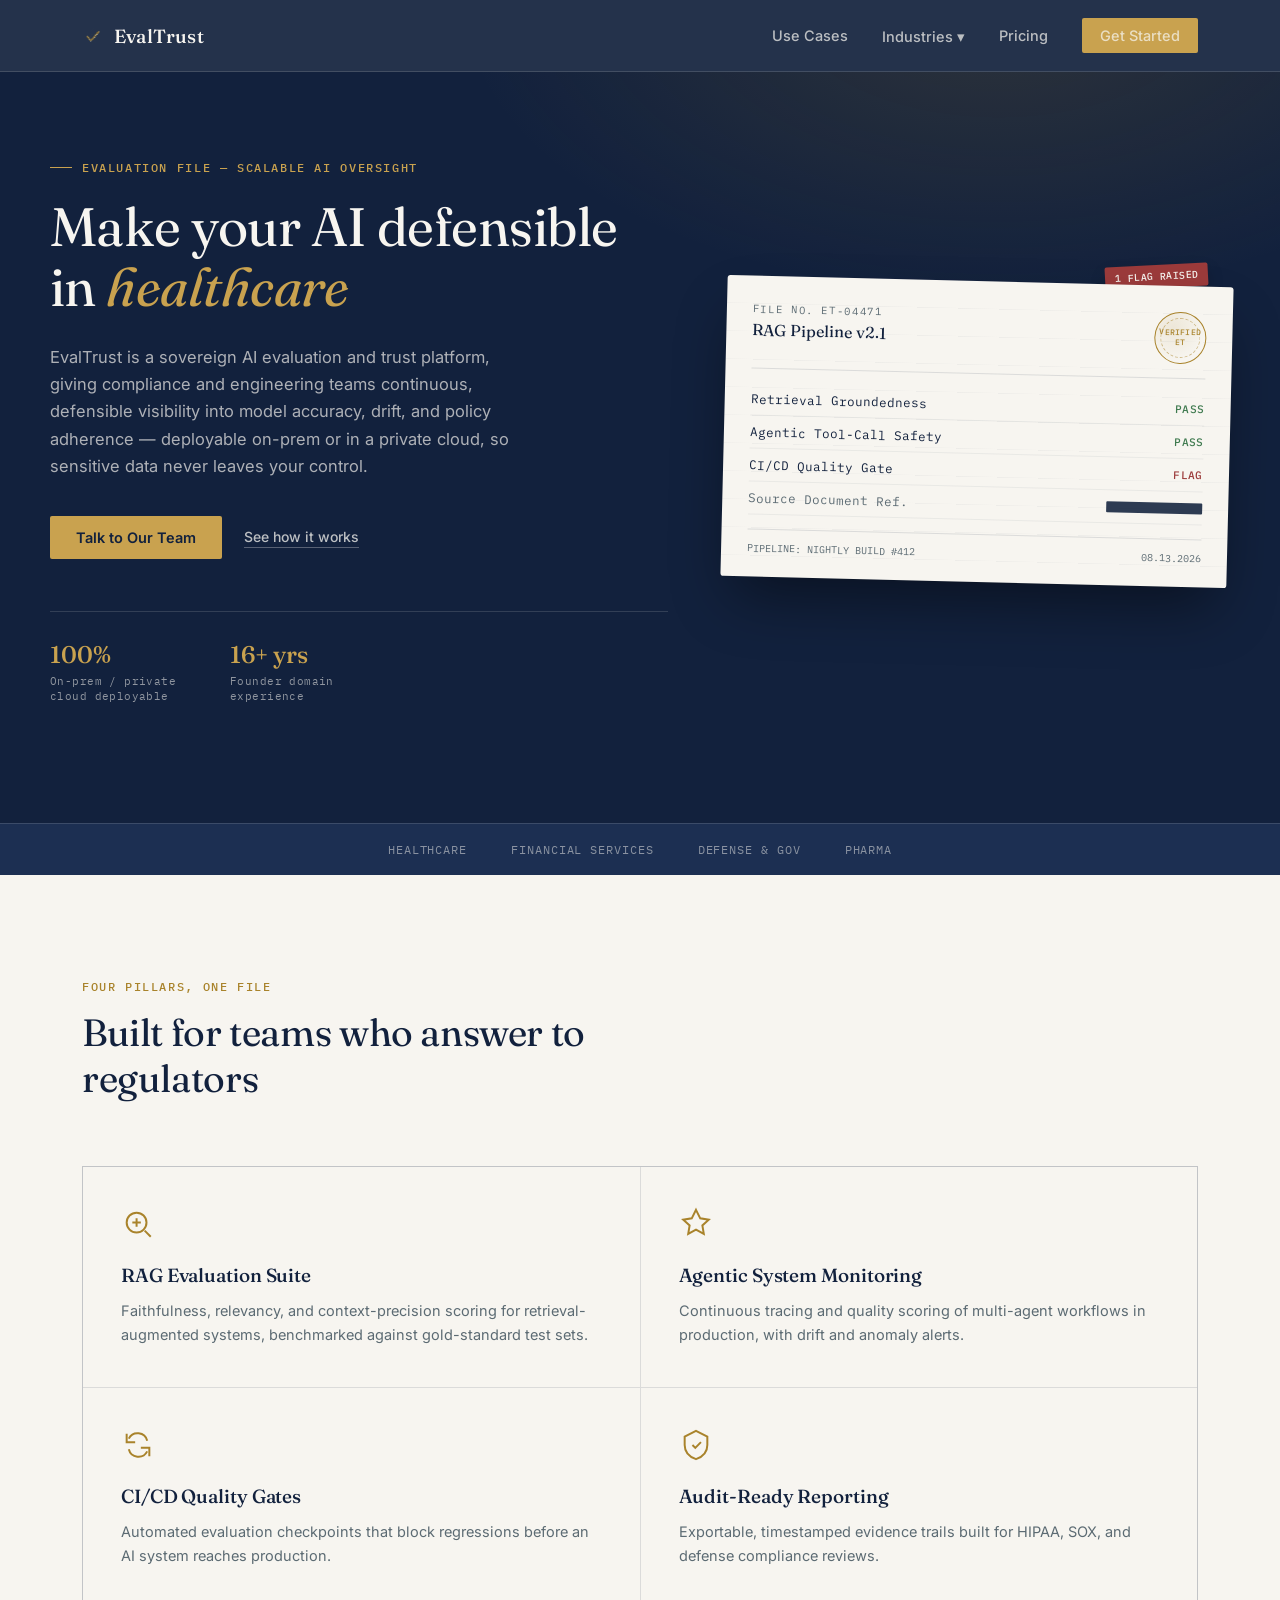
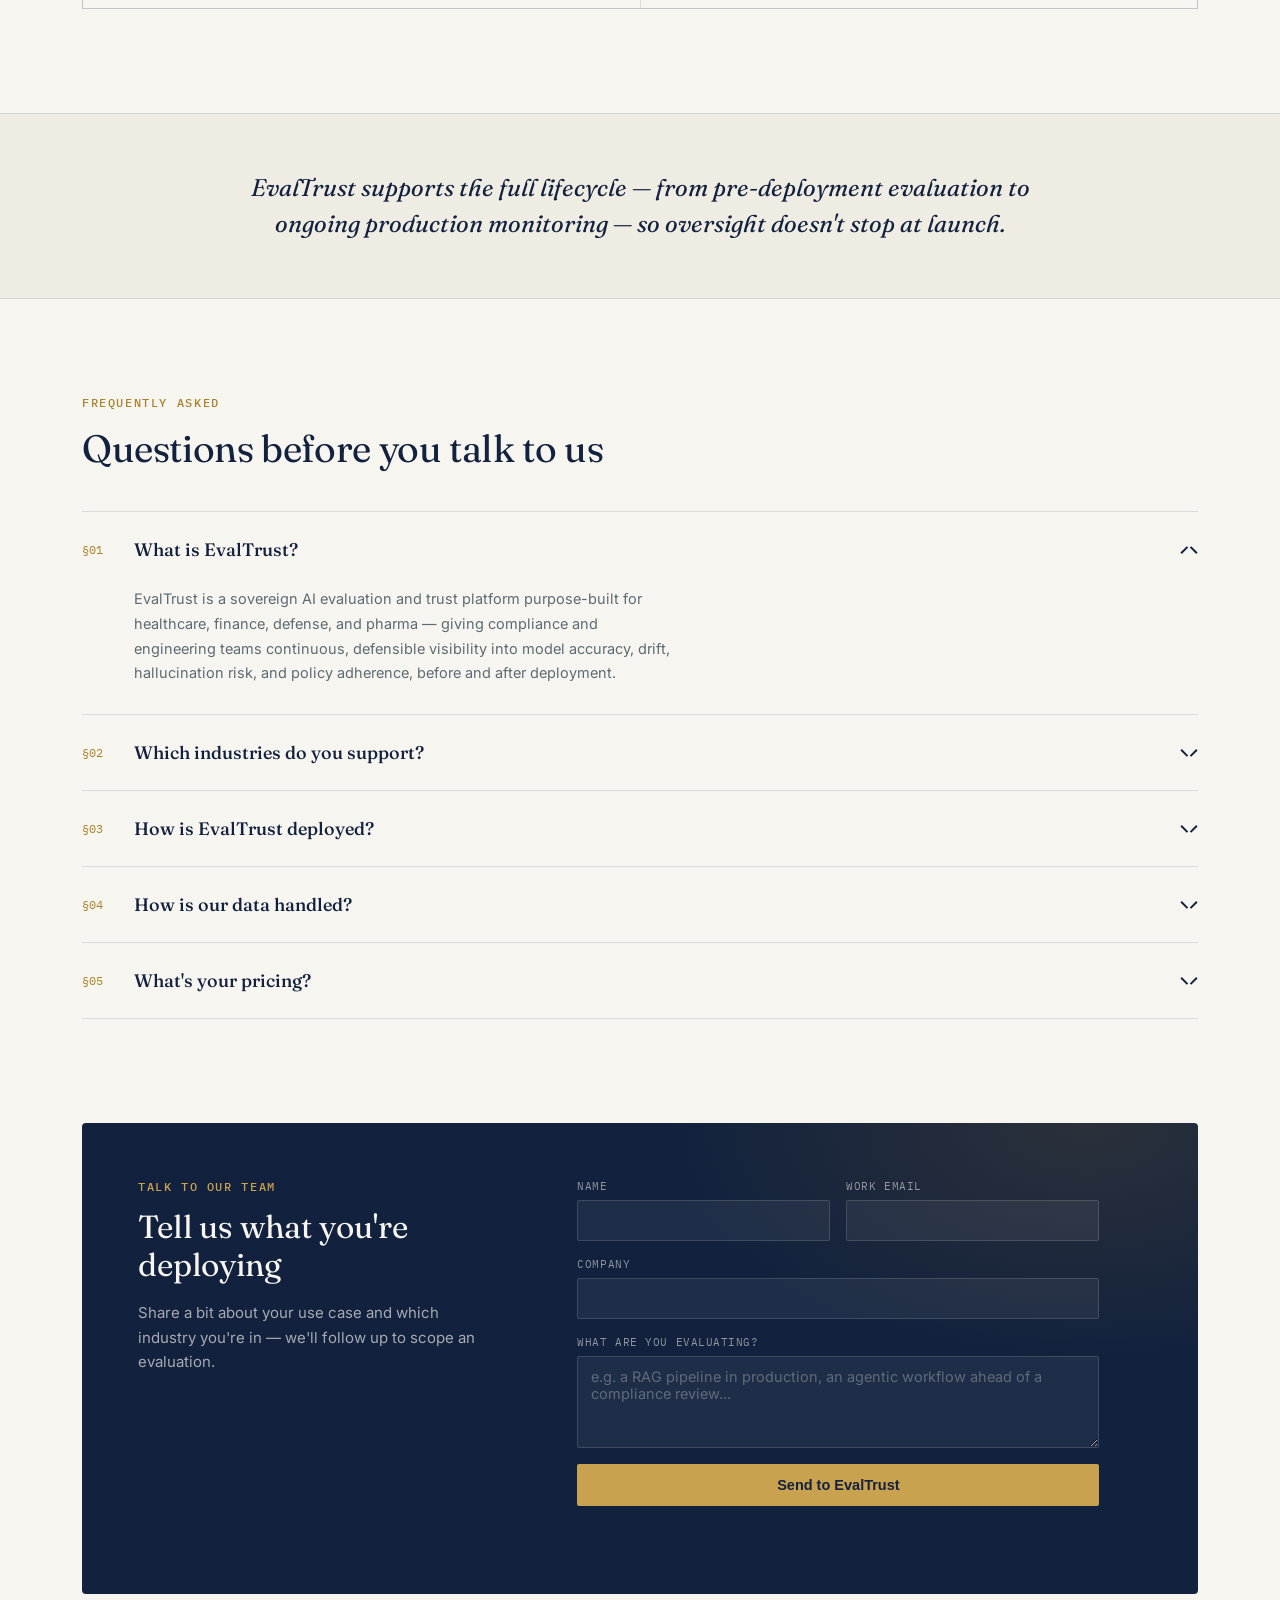
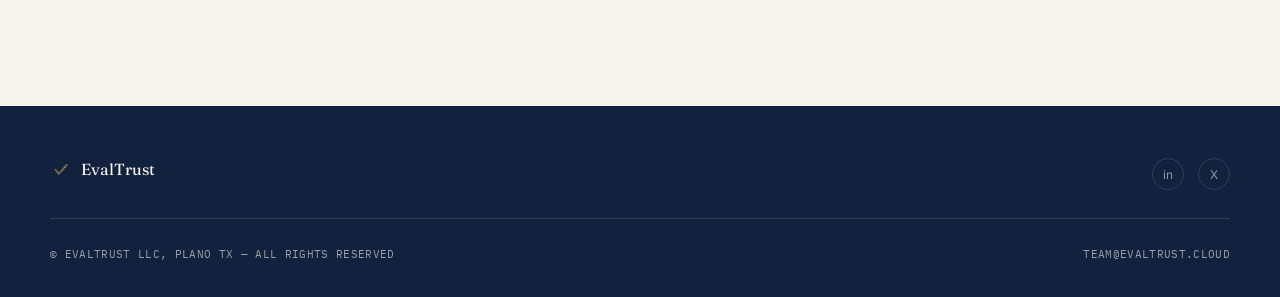
==== index.html @ fddfa7c9 "web site made at midnight" ====
<!DOCTYPE html>
<html lang="en">
<head>
<meta charset="UTF-8">
<meta name="viewport" content="width=device-width, initial-scale=1.0">
<title>EvalTrust | Scalable Oversight for Regulated AI</title>
<link rel="icon" type="image/png" sizes="32x32" href="[data-uri]">
<link rel="apple-touch-icon" href="[data-uri]">
<link rel="preconnect" href="https://fonts.googleapis.com">
<link href="https://fonts.googleapis.com/css2?family=Fraunces:ital,opsz,wght@0,9..144,300;0,9..144,400;0,9..144,500;0,9..144,600;1,9..144,400&family=IBM+Plex+Mono:wght@400;500&family=Inter:wght@400;500;600&display=swap" rel="stylesheet">
<style>
  :root{
    --ink:#12213D;
    --ink-soft:#1c2f52;
    --paper:#F7F5F0;
    --paper-dim:#EFECE4;
    --brass:#A9832B;
    --brass-light:#C9A24F;
    --steel:#5C6B73;
    --flag:#9C3B3B;
    --line-on-ink:rgba(247,245,240,0.14);
    --line-on-paper:rgba(18,33,61,0.12);
  }
  *{box-sizing:border-box; margin:0; padding:0;}
  html{scroll-behavior:smooth;}
  body{
    font-family:'Inter', sans-serif;
    background:var(--paper);
    color:var(--ink);
    -webkit-font-smoothing:antialiased;
  }
  @media (prefers-reduced-motion: reduce){
    *{animation-duration:0.01ms !important; transition-duration:0.01ms !important;}
  }
  a{color:inherit; text-decoration:none;}
  .eyebrow{
    font-family:'IBM Plex Mono', monospace;
    font-size:11.5px;
    letter-spacing:0.14em;
    text-transform:uppercase;
    font-weight:500;
  }
  .serif{font-family:'Fraunces', serif;}

  /* ===== NAV ===== */
  nav{
    position:sticky; top:0; z-index:50;
    background:rgba(18,33,61,0.92);
    backdrop-filter:blur(10px);
    border-bottom:1px solid var(--line-on-ink);
  }
  .nav-inner{
    max-width:1180px; margin:0 auto;
    display:flex; align-items:center; justify-content:space-between;
    padding:18px 32px;
  }
  .logo{
    display:flex; align-items:center; gap:10px;
    font-family:'Fraunces', serif; font-weight:500; font-size:19px;
    color:var(--paper); letter-spacing:0.01em;
  }
  .logo .mark, .footer-brand .mark{width:22px; height:22px; flex-shrink:0; overflow:visible;}
  .mark .dot{
    opacity:0;
    transform:translate(var(--dx), var(--dy)) scale(0.35);
    animation-name:assemble, drift;
    animation-duration:var(--du), 6.2s;
    animation-timing-function:cubic-bezier(0.22, 0.85, 0.3, 1), ease-in-out;
    animation-delay:var(--dl), 2s;
    animation-iteration-count:1, infinite;
    animation-fill-mode:forwards, none;
    transform-box:fill-box;
    transform-origin:center;
  }
  @keyframes assemble{
    to{ opacity:1; transform:translate(0,0) scale(1); }
  }
  @keyframes drift{
    0%, 22%{ opacity:1; transform:translate(0,0) scale(1.08); }
    46%{ opacity:0.5; transform:translate(calc(var(--dx) * 0.32), calc(var(--dy) * 0.32)) scale(0.78); }
    66%{ opacity:1; transform:translate(0,0) scale(1.16); }
    80%, 100%{ opacity:1; transform:translate(0,0) scale(1.08); }
  }
  .logo, .footer-brand{cursor:pointer;}
  .nav-links{display:flex; align-items:center; gap:34px;}
  .nav-links a{
    color:rgba(247,245,240,0.72); font-size:14.5px; font-weight:500;
    transition:color 0.2s;
  }
  .nav-links a:hover{color:var(--paper);}
  .nav-cta{
    background:var(--brass-light); color:var(--ink);
    padding:9px 18px; border-radius:2px;
    font-size:13.5px; font-weight:600;
    transition:background 0.2s;
  }
  .nav-cta:hover{background:#dbb35e;}
  .dropdown{position:relative;}
  .dropdown-menu{
    position:absolute; top:calc(100% + 18px); left:50%; transform:translateX(-50%);
    background:var(--ink-soft); border:1px solid var(--line-on-ink);
    border-radius:3px; padding:8px; min-width:180px;
    opacity:0; visibility:hidden; transition:opacity 0.18s, transform 0.18s;
    transform:translateX(-50%) translateY(-6px);
  }
  .dropdown:hover .dropdown-menu{opacity:1; visibility:visible; transform:translateX(-50%) translateY(0);}
  .dropdown-menu a{display:block; padding:9px 12px; font-size:13.5px; border-radius:2px; color:rgba(247,245,240,0.78);}
  .dropdown-menu a:hover{background:rgba(255,255,255,0.06); color:var(--paper);}

  /* ===== HERO ===== */
  .hero{
    background:
      radial-gradient(ellipse 900px 500px at 78% -10%, rgba(169,131,43,0.18), transparent 60%),
      var(--ink);
    color:var(--paper);
    padding:88px 32px 120px;
    position:relative;
    overflow:hidden;
  }
  .hero-inner{
    max-width:1180px; margin:0 auto;
    display:grid; grid-template-columns:1.1fr 0.9fr; gap:56px; align-items:center;
  }
  .hero .eyebrow{color:var(--brass-light); margin-bottom:22px; display:flex; align-items:center; gap:10px;}
  .hero .eyebrow::before{content:''; width:22px; height:1px; background:var(--brass-light);}
  h1{
    font-family:'Fraunces', serif; font-weight:400;
    font-size:clamp(34px, 4.4vw, 54px);
    line-height:1.12; letter-spacing:-0.01em;
    max-width:640px;
  }
  h1 .rotator{
    display:inline-block; position:relative;
    color:var(--brass-light); font-style:italic; font-weight:400;
  }
  .hero p.sub{
    margin-top:26px; font-size:16.5px; line-height:1.65;
    color:rgba(247,245,240,0.68); max-width:480px;
  }
  .hero-ctas{margin-top:36px; display:flex; align-items:center; gap:22px;}
  .btn-primary{
    background:var(--brass-light); color:var(--ink);
    padding:13px 26px; border-radius:2px; font-size:14.5px; font-weight:600;
    transition:background 0.2s, transform 0.2s;
    display:inline-block;
  }
  .btn-primary:hover{background:#dbb35e; transform:translateY(-1px);}
  .btn-ghost{
    font-size:14px; font-weight:500; color:rgba(247,245,240,0.75);
    border-bottom:1px solid rgba(247,245,240,0.3); padding-bottom:2px;
  }
  .hero-stats{
    display:flex; gap:40px; margin-top:52px; padding-top:28px;
    border-top:1px solid var(--line-on-ink);
  }
  .hero-stat{display:flex; flex-direction:column; gap:5px;}
  .hero-stat .num{
    font-family:'Fraunces', serif; font-weight:500; font-size:24px; color:var(--brass-light);
  }
  .hero-stat .label{
    font-family:'IBM Plex Mono', monospace; font-size:10.5px; letter-spacing:0.04em;
    color:rgba(247,245,240,0.55); max-width:140px; line-height:1.4;
  }

  /* ledger card */
  .ledger-wrap{position:relative;}
  .ledger{
    background:var(--paper);
    color:var(--ink);
    border-radius:3px;
    padding:26px 26px 22px;
    box-shadow:0 30px 60px -12px rgba(0,0,0,0.45), 0 0 0 1px rgba(0,0,0,0.04);
    transform:rotate(1.4deg);
    position:relative;
  }
  .ledger::before{
    content:'';
    position:absolute; inset:0;
    border-radius:3px;
    background:repeating-linear-gradient(transparent, transparent 27px, rgba(18,33,61,0.045) 28px);
    pointer-events:none;
  }
  .ledger-top{
    display:flex; justify-content:space-between; align-items:flex-start;
    border-bottom:1px solid var(--line-on-paper); padding-bottom:14px; margin-bottom:14px;
  }
  .ledger-top .file-no{font-family:'IBM Plex Mono', monospace; font-size:10.5px; color:var(--steel); letter-spacing:0.06em;}
  .ledger-top .model-name{font-family:'Fraunces', serif; font-size:16px; margin-top:4px;}
  .seal{
    width:52px; height:52px; border-radius:50%;
    border:1.5px solid var(--brass);
    display:flex; align-items:center; justify-content:center;
    position:relative; flex-shrink:0;
    background:radial-gradient(circle at 35% 30%, rgba(169,131,43,0.12), transparent 70%);
  }
  .seal::before{
    content:''; position:absolute; inset:5px; border-radius:50%;
    border:1px dashed rgba(169,131,43,0.5);
  }
  .seal span{
    font-family:'IBM Plex Mono', monospace; font-size:8px; font-weight:500;
    color:var(--brass); text-align:center; line-height:1.2; letter-spacing:0.03em;
  }
  .ledger-row{
    display:flex; justify-content:space-between; align-items:center;
    font-family:'IBM Plex Mono', monospace; font-size:12.5px;
    padding:8px 0; border-bottom:1px solid rgba(18,33,61,0.06);
  }
  .ledger-row:last-of-type{border-bottom:none;}
  .status{font-weight:500; letter-spacing:0.03em; font-size:11px;}
  .status.pass{color:#3f7a4f;}
  .status.flag{color:var(--flag);}
  .redact{
    display:flex; justify-content:space-between; align-items:center;
    padding:8px 0; border-bottom:1px solid rgba(18,33,61,0.06);
  }
  .redact .label{font-family:'IBM Plex Mono', monospace; font-size:12.5px; color:var(--steel);}
  .redact-bar{width:96px; height:11px; background:var(--ink); border-radius:1px; opacity:0.88;}
  .ledger-foot{
    margin-top:14px; padding-top:12px; border-top:1px solid var(--line-on-paper);
    font-family:'IBM Plex Mono', monospace; font-size:10px; color:var(--steel);
    display:flex; justify-content:space-between;
  }
  .float-tag{
    position:absolute; top:-16px; right:22px;
    background:var(--flag); color:var(--paper);
    font-family:'IBM Plex Mono', monospace; font-size:10px; font-weight:500;
    padding:5px 10px; border-radius:2px; letter-spacing:0.04em;
    box-shadow:0 8px 18px -4px rgba(0,0,0,0.4);
    transform:rotate(-3deg);
  }

  /* ===== SECTION: verticals strip ===== */
  .strip{
    background:var(--ink-soft); border-top:1px solid var(--line-on-ink);
    padding:18px 32px;
  }
  .strip-inner{
    max-width:1180px; margin:0 auto;
    display:flex; gap:44px; align-items:center; justify-content:center;
    flex-wrap:wrap;
    font-family:'IBM Plex Mono', monospace; font-size:11.5px;
    color:rgba(247,245,240,0.5); letter-spacing:0.08em; text-transform:uppercase;
  }

  /* ===== FEATURES ===== */
  .section{max-width:1180px; margin:0 auto; padding:104px 32px;}
  .section-head{max-width:600px; margin-bottom:64px;}
  .section-head .eyebrow{color:var(--brass); margin-bottom:16px;}
  .section-head h2{
    font-family:'Fraunces', serif; font-weight:400; font-size:clamp(28px,3vw,38px);
    line-height:1.2; letter-spacing:-0.01em;
  }
  .features{display:grid; grid-template-columns:1fr 1fr; gap:1px; background:var(--line-on-paper); border:1px solid var(--line-on-paper);}
  .feature{background:var(--paper); padding:40px 38px;}
  .feature .icon{
    width:34px; height:34px; margin-bottom:22px;
    display:flex; align-items:center; justify-content:center;
  }
  .feature h3{
    font-family:'Fraunces', serif; font-weight:500; font-size:19px;
    margin-bottom:12px; letter-spacing:-0.005em;
  }
  .feature p{font-size:14.5px; line-height:1.66; color:var(--steel);}
  @media (max-width: 640px){ .features{grid-template-columns:1fr;} }

  .bridge{
    background:var(--paper-dim); border-top:1px solid var(--line-on-paper); border-bottom:1px solid var(--line-on-paper);
    padding:56px 32px;
  }
  .bridge-inner{
    max-width:800px; margin:0 auto; text-align:center;
  }
  .bridge-inner p{
    font-family:'Fraunces', serif; font-style:italic; font-weight:400;
    font-size:clamp(19px,2.2vw,24px); line-height:1.5; color:var(--ink);
  }

  /* ===== CONTACT ===== */
  .contact-panel{
    background:var(--ink); color:var(--paper);
    border-radius:4px;
    padding:56px;
    display:grid; grid-template-columns:0.9fr 1.1fr; gap:56px; align-items:start;
    position:relative; overflow:hidden;
  }
  .contact-panel::before{
    content:'';
    position:absolute; inset:0;
    background:radial-gradient(ellipse 700px 400px at 90% 0%, rgba(169,131,43,0.16), transparent 60%);
    pointer-events:none;
  }
  .contact-copy, .contact-form{position:relative; z-index:1;}
  .contact-copy h2{
    font-family:'Fraunces', serif; font-weight:400; font-size:clamp(24px,2.6vw,32px);
    margin:14px 0 16px; line-height:1.2;
  }
  .contact-copy p{font-size:15px; line-height:1.65; color:rgba(247,245,240,0.65); max-width:340px;}
  .contact-form{display:flex; flex-direction:column; gap:16px;}
  .form-row{display:grid; grid-template-columns:1fr 1fr; gap:16px;}
  .contact-form label{
    display:flex; flex-direction:column; gap:7px;
    font-family:'IBM Plex Mono', monospace; font-size:11px; letter-spacing:0.05em;
    text-transform:uppercase; color:rgba(247,245,240,0.55);
  }
  .contact-form input, .contact-form textarea{
    font-family:'Inter', sans-serif; font-size:14.5px;
    background:rgba(247,245,240,0.06);
    border:1px solid var(--line-on-ink);
    border-radius:2px; padding:11px 13px; color:var(--paper);
    resize:vertical;
  }
  .contact-form input:focus, .contact-form textarea:focus{
    outline:none; border-color:var(--brass-light);
    background:rgba(247,245,240,0.09);
  }
  .contact-form input::placeholder, .contact-form textarea::placeholder{color:rgba(247,245,240,0.3);}
  .form-status{font-family:'IBM Plex Mono', monospace; font-size:12px; min-height:16px;}
  .form-status.success{color:#8fbf9a;}
  .form-status.error{color:var(--flag);}
  @media (max-width: 760px){
    .contact-panel{grid-template-columns:1fr; padding:36px 26px;}
    .form-row{grid-template-columns:1fr;}
  }

  /* ===== FAQ ===== */
  .faq-item{border-bottom:1px solid var(--line-on-paper);}
  .faq-item:first-child{border-top:1px solid var(--line-on-paper);}
  .faq-q{
    display:flex; align-items:center; gap:18px;
    padding:26px 0; cursor:pointer; user-select:none;
  }
  .faq-q .num{
    font-family:'IBM Plex Mono', monospace; font-size:12px; color:var(--brass);
    flex-shrink:0; width:34px;
  }
  .faq-q h4{font-family:'Fraunces', serif; font-weight:500; font-size:18px; flex:1;}
  .faq-q .chev{
    width:18px; height:18px; flex-shrink:0; position:relative;
    transition:transform 0.25s;
  }
  .faq-q .chev::before, .faq-q .chev::after{
    content:''; position:absolute; background:var(--ink); height:1.5px; width:9px; top:8px;
  }
  .faq-q .chev::before{left:0; transform:rotate(45deg);}
  .faq-q .chev::after{right:0; transform:rotate(-45deg);}
  .faq-item.open .chev{transform:rotate(180deg);}
  .faq-a{
    max-height:0; overflow:hidden; transition:max-height 0.3s ease;
  }
  .faq-a-inner{padding:0 0 28px 52px; font-size:14.5px; line-height:1.7; color:var(--steel); max-width:600px;}

  /* ===== FOOTER ===== */
  footer{background:var(--ink); color:rgba(247,245,240,0.6); padding:52px 32px 36px;}
  .footer-inner{
    max-width:1180px; margin:0 auto;
    display:flex; justify-content:space-between; align-items:center; flex-wrap:wrap; gap:20px;
    padding-top:28px; border-top:1px solid var(--line-on-ink);
  }
  .footer-top{
    max-width:1180px; margin:0 auto 28px; display:flex; justify-content:space-between; align-items:flex-start; flex-wrap:wrap; gap:24px;
  }
  .footer-brand{display:flex; align-items:center; gap:9px; font-family:'Fraunces', serif; color:var(--paper); font-size:16px;}
  .footer-social{display:flex; gap:14px;}
  .footer-social a{
    width:32px; height:32px; border:1px solid var(--line-on-ink); border-radius:50%;
    display:flex; align-items:center; justify-content:center; font-size:12px;
    transition:border-color 0.2s, color 0.2s; color:rgba(247,245,240,0.55);
  }
  .footer-social a:hover{border-color:var(--brass-light); color:var(--brass-light);}
  .footer-fine{font-family:'IBM Plex Mono', monospace; font-size:11px; letter-spacing:0.03em;}

  @media (max-width: 860px){
    .hero-inner{grid-template-columns:1fr;}
    .nav-links{display:none;}
    .features{grid-template-columns:1fr;}
    .ledger-wrap{margin-top:20px;}
  }
</style>
</head>
<body>

<nav>
  <div class="nav-inner">
    <a class="logo" href="#"><svg class="mark" viewBox="0 0 240 240">
<circle class="dot" style="--dx:-117.2px;--dy:57.1px;--dl:0.123s;--du:1.231s;--dr:4.53s" cx="79.53" cy="149.59" r="4.54" fill="#A9832B" fill-opacity="1.00"/>
<circle class="dot" style="--dx:-13.4px;--dy:94.0px;--dl:0.232s;--du:0.913s;--dr:3.86s" cx="109.65" cy="155.90" r="3.97" fill="#F7F5F0" fill-opacity="1.00"/>
<circle class="dot" style="--dx:64.8px;--dy:-63.4px;--dl:0.109s;--du:1.192s;--dr:3.79s" cx="178.01" cy="84.33" r="3.06" fill="#F7F5F0" fill-opacity="1.00"/>
<circle class="dot" style="--dx:77.3px;--dy:-51.0px;--dl:0.445s;--du:0.903s;--dr:4.02s" cx="169.98" cy="89.63" r="4.32" fill="#A9832B" fill-opacity="1.00"/>
<circle class="dot" style="--dx:-120.9px;--dy:5.9px;--dl:0.086s;--du:1.331s;--dr:5.71s" cx="57.64" cy="126.63" r="3.18" fill="#A9832B" fill-opacity="1.00"/>
<circle class="dot" style="--dx:63.5px;--dy:-43.2px;--dl:0.466s;--du:1.172s;--dr:4.03s" cx="151.94" cy="111.22" r="3.57" fill="#A9832B" fill-opacity="1.00"/>
<circle class="dot" style="--dx:-110.4px;--dy:51.7px;--dl:0.535s;--du:1.07s;--dr:4.46s" cx="71.34" cy="139.93" r="4.24" fill="#A9832B" fill-opacity="1.00"/>
<circle class="dot" style="--dx:-89.1px;--dy:25.9px;--dl:0.474s;--du:1.16s;--dr:5.46s" cx="55.85" cy="132.11" r="4.84" fill="#A9832B" fill-opacity="1.00"/>
<circle class="dot" style="--dx:99.2px;--dy:-12.3px;--dl:0.159s;--du:0.936s;--dr:4.98s" cx="151.61" cy="120.35" r="5.08" fill="#A9832B" fill-opacity="1.00"/>
<circle class="dot" style="--dx:40.6px;--dy:-58.9px;--dl:0.35s;--du:1.064s;--dr:6.3s" cx="178.75" cy="73.66" r="4.71" fill="#A9832B" fill-opacity="1.00"/>
<circle class="dot" style="--dx:-102.1px;--dy:9.9px;--dl:0.515s;--du:1.192s;--dr:4.81s" cx="62.50" cy="134.16" r="3.57" fill="#A9832B" fill-opacity="1.00"/>
<circle class="dot" style="--dx:91.5px;--dy:-21.6px;--dl:0.09s;--du:1.071s;--dr:4.59s" cx="163.87" cy="106.57" r="3.67" fill="#F7F5F0" fill-opacity="1.00"/>
<circle class="dot" style="--dx:149.8px;--dy:45.4px;--dl:0.377s;--du:1.279s;--dr:5.22s" cx="138.37" cy="125.48" r="4.57" fill="#A9832B" fill-opacity="1.00"/>
<circle class="dot" style="--dx:-31.9px;--dy:104.0px;--dl:0.173s;--du:1.02s;--dr:3.92s" cx="114.98" cy="154.81" r="4.29" fill="#A9832B" fill-opacity="1.00"/>
<circle class="dot" style="--dx:89.4px;--dy:-14.5px;--dl:0.173s;--du:1.195s;--dr:6.18s" cx="145.55" cy="107.35" r="3.21" fill="#A9832B" fill-opacity="1.00"/>
<circle class="dot" style="--dx:-24.5px;--dy:78.7px;--dl:0.146s;--du:1.011s;--dr:4.43s" cx="94.14" cy="166.19" r="4.16" fill="#A9832B" fill-opacity="1.00"/>
<circle class="dot" style="--dx:77.3px;--dy:-57.3px;--dl:0.494s;--du:1.08s;--dr:4.48s" cx="162.69" cy="90.54" r="3.02" fill="#A9832B" fill-opacity="1.00"/>
<circle class="dot" style="--dx:85.2px;--dy:-45.5px;--dl:0.05s;--du:0.921s;--dr:5.45s" cx="144.30" cy="101.47" r="4.36" fill="#A9832B" fill-opacity="1.00"/>
<circle class="dot" style="--dx:34.8px;--dy:73.5px;--dl:0.232s;--du:0.929s;--dr:3.7s" cx="127.87" cy="136.29" r="4.05" fill="#A9832B" fill-opacity="1.00"/>
<circle class="dot" style="--dx:28.9px;--dy:92.6px;--dl:0.534s;--du:1.287s;--dr:5.38s" cx="121.12" cy="144.81" r="2.91" fill="#F7F5F0" fill-opacity="1.00"/>
<circle class="dot" style="--dx:35.2px;--dy:59.7px;--dl:0.295s;--du:1.02s;--dr:6.0s" cx="129.97" cy="140.92" r="2.93" fill="#A9832B" fill-opacity="1.00"/>
<circle class="dot" style="--dx:-96.7px;--dy:83.1px;--dl:0.25s;--du:1.329s;--dr:4.32s" cx="85.74" cy="158.31" r="4.83" fill="#A9832B" fill-opacity="1.00"/>
<circle class="dot" style="--dx:-62.6px;--dy:128.6px;--dl:0.098s;--du:1.311s;--dr:6.32s" cx="102.88" cy="163.37" r="3.55" fill="#A9832B" fill-opacity="1.00"/>
<circle class="dot" style="--dx:127.6px;--dy:9.6px;--dl:0.335s;--du:0.969s;--dr:4.94s" cx="143.24" cy="120.44" r="3.39" fill="#A9832B" fill-opacity="1.00"/>
<circle class="dot" style="--dx:114.0px;--dy:-46.7px;--dl:0.292s;--du:0.9s;--dr:5.76s" cx="159.07" cy="98.85" r="5.11" fill="#A9832B" fill-opacity="1.00"/>
<circle class="dot" style="--dx:50.2px;--dy:-21.6px;--dl:0.483s;--du:1.274s;--dr:4.75s" cx="175.06" cy="88.05" r="3.64" fill="#A9832B" fill-opacity="1.00"/>
<circle class="dot" style="--dx:-96.3px;--dy:58.7px;--dl:0.521s;--du:0.939s;--dr:4.53s" cx="76.43" cy="143.39" r="3.35" fill="#A9832B" fill-opacity="1.00"/>
<circle class="dot" style="--dx:-53.7px;--dy:109.0px;--dl:0.421s;--du:0.958s;--dr:4.09s" cx="103.73" cy="168.54" r="2.94" fill="#F7F5F0" fill-opacity="1.00"/>
<circle class="dot" style="--dx:-39.8px;--dy:79.0px;--dl:0.48s;--du:1.09s;--dr:3.23s" cx="105.95" cy="150.14" r="2.86" fill="#A9832B" fill-opacity="1.00"/>
<circle class="dot" style="--dx:-30.7px;--dy:79.1px;--dl:0.111s;--du:1.04s;--dr:3.87s" cx="95.19" cy="171.29" r="3.63" fill="#A9832B" fill-opacity="1.00"/>
<circle class="dot" style="--dx:-139.4px;--dy:25.1px;--dl:0.285s;--du:0.954s;--dr:6.47s" cx="68.57" cy="129.89" r="4.89" fill="#A9832B" fill-opacity="1.00"/>
<circle class="dot" style="--dx:-76.5px;--dy:38.4px;--dl:0.127s;--du:0.999s;--dr:4.96s" cx="68.31" cy="145.71" r="3.38" fill="#A9832B" fill-opacity="1.00"/>
<circle class="dot" style="--dx:57.0px;--dy:22.0px;--dl:0.498s;--du:1.287s;--dr:4.72s" cx="134.36" cy="130.11" r="3.75" fill="#A9832B" fill-opacity="1.00"/>
<circle class="dot" style="--dx:-56.9px;--dy:52.0px;--dl:0.118s;--du:0.96s;--dr:6.17s" cx="87.59" cy="152.22" r="3.15" fill="#F7F5F0" fill-opacity="1.00"/>
<circle class="dot" style="--dx:-139.7px;--dy:12.0px;--dl:0.432s;--du:1.263s;--dr:5.2s" cx="49.80" cy="126.56" r="3.12" fill="#A9832B" fill-opacity="1.00"/>
<circle class="dot" style="--dx:38.5px;--dy:-47.1px;--dl:0.233s;--du:1.11s;--dr:6.42s" cx="174.78" cy="79.18" r="4.80" fill="#A9832B" fill-opacity="1.00"/>
<circle class="dot" style="--dx:-29.0px;--dy:142.6px;--dl:0.054s;--du:1.081s;--dr:4.38s" cx="110.56" cy="149.70" r="3.26" fill="#A9832B" fill-opacity="1.00"/>
<circle class="dot" style="--dx:90.1px;--dy:-61.8px;--dl:0.105s;--du:1.102s;--dr:3.91s" cx="186.20" cy="74.79" r="4.05" fill="#F7F5F0" fill-opacity="1.00"/>
<circle class="dot" style="--dx:-18.1px;--dy:82.3px;--dl:0.508s;--du:1.099s;--dr:6.24s" cx="117.86" cy="148.87" r="4.24" fill="#A9832B" fill-opacity="1.00"/>
<circle class="dot" style="--dx:135.8px;--dy:-53.6px;--dl:0.55s;--du:1.276s;--dr:3.73s" cx="144.69" cy="114.23" r="4.64" fill="#F7F5F0" fill-opacity="1.00"/>
<circle class="dot" style="--dx:44.7px;--dy:162.6px;--dl:0.091s;--du:1.119s;--dr:5.81s" cx="123.36" cy="140.83" r="3.07" fill="#F7F5F0" fill-opacity="1.00"/>
<circle class="dot" style="--dx:-36.1px;--dy:46.5px;--dl:0.208s;--du:1.343s;--dr:5.16s" cx="103.75" cy="155.71" r="4.41" fill="#A9832B" fill-opacity="1.00"/>
<circle class="dot" style="--dx:88.2px;--dy:-33.1px;--dl:0.233s;--du:1.331s;--dr:6.44s" cx="175.63" cy="96.82" r="4.29" fill="#A9832B" fill-opacity="1.00"/>
<circle class="dot" style="--dx:-7.8px;--dy:160.1px;--dl:0.085s;--du:1.034s;--dr:6.31s" cx="118.54" cy="140.48" r="3.10" fill="#A9832B" fill-opacity="1.00"/>
<circle class="dot" style="--dx:-106.6px;--dy:99.0px;--dl:0.411s;--du:0.926s;--dr:5.38s" cx="78.26" cy="156.59" r="3.96" fill="#F7F5F0" fill-opacity="1.00"/>
<circle class="dot" style="--dx:-42.3px;--dy:119.7px;--dl:0.087s;--du:1.332s;--dr:3.32s" cx="99.53" cy="169.25" r="3.36" fill="#A9832B" fill-opacity="1.00"/>
<circle class="dot" style="--dx:-68.9px;--dy:37.8px;--dl:0.371s;--du:1.006s;--dr:3.28s" cx="71.32" cy="150.28" r="4.80" fill="#A9832B" fill-opacity="1.00"/>
<circle class="dot" style="--dx:81.7px;--dy:-36.0px;--dl:0.327s;--du:1.179s;--dr:4.76s" cx="157.15" cy="106.07" r="4.71" fill="#F7F5F0" fill-opacity="1.00"/>
<circle class="dot" style="--dx:-86.8px;--dy:27.8px;--dl:0.514s;--du:0.992s;--dr:5.9s" cx="67.02" cy="135.51" r="3.01" fill="#A9832B" fill-opacity="1.00"/>
<circle class="dot" style="--dx:-130.7px;--dy:30.7px;--dl:0.369s;--du:1.035s;--dr:3.47s" cx="58.71" cy="138.70" r="3.53" fill="#A9832B" fill-opacity="1.00"/>
<circle class="dot" style="--dx:-37.3px;--dy:47.5px;--dl:0.252s;--du:1.349s;--dr:4.6s" cx="87.74" cy="164.53" r="3.49" fill="#A9832B" fill-opacity="1.00"/>
<circle class="dot" style="--dx:39.7px;--dy:122.3px;--dl:0.146s;--du:1.32s;--dr:3.48s" cx="124.46" cy="129.98" r="4.46" fill="#A9832B" fill-opacity="1.00"/>
<circle class="dot" style="--dx:127.5px;--dy:-92.8px;--dl:0.087s;--du:1.275s;--dr:4.22s" cx="182.99" cy="69.92" r="3.51" fill="#A9832B" fill-opacity="1.00"/>
<circle class="dot" style="--dx:-65.6px;--dy:123.3px;--dl:0.36s;--du:0.904s;--dr:3.22s" cx="93.44" cy="156.93" r="4.74" fill="#A9832B" fill-opacity="1.00"/>
<circle class="dot" style="--dx:111.5px;--dy:-44.9px;--dl:0.516s;--du:0.96s;--dr:4.29s" cx="166.31" cy="99.79" r="4.75" fill="#F7F5F0" fill-opacity="1.00"/>
<circle class="dot" style="--dx:43.9px;--dy:20.3px;--dl:0.15s;--du:1.172s;--dr:4.93s" cx="132.95" cy="123.59" r="4.07" fill="#A9832B" fill-opacity="1.00"/>
<circle class="dot" style="--dx:88.2px;--dy:-60.8px;--dl:0.145s;--du:1.12s;--dr:3.86s" cx="182.83" cy="78.82" r="3.25" fill="#A9832B" fill-opacity="1.00"/>
<circle class="dot" style="--dx:37.1px;--dy:119.2px;--dl:0.233s;--du:1.025s;--dr:5.8s" cx="124.20" cy="149.63" r="5.13" fill="#A9832B" fill-opacity="1.00"/>
<circle class="dot" style="--dx:57.4px;--dy:-26.9px;--dl:0.144s;--du:1.234s;--dr:3.38s" cx="164.30" cy="85.93" r="4.30" fill="#A9832B" fill-opacity="1.00"/>
<circle class="dot" style="--dx:-105.4px;--dy:9.7px;--dl:0.041s;--du:1.297s;--dr:3.9s" cx="63.26" cy="139.08" r="2.88" fill="#A9832B" fill-opacity="1.00"/>
<circle class="dot" style="--dx:-41.9px;--dy:150.5px;--dl:0.32s;--du:0.967s;--dr:4.05s" cx="106.70" cy="160.22" r="3.73" fill="#A9832B" fill-opacity="1.00"/>
<circle class="dot" style="--dx:45.7px;--dy:-18.1px;--dl:0.438s;--du:1.287s;--dr:4.53s" cx="171.76" cy="84.40" r="3.17" fill="#A9832B" fill-opacity="1.00"/>
<circle class="dot" style="--dx:-45.6px;--dy:124.4px;--dl:0.057s;--du:1.251s;--dr:5.72s" cx="109.44" cy="166.49" r="3.57" fill="#A9832B" fill-opacity="1.00"/>
<circle class="dot" style="--dx:-50.9px;--dy:137.1px;--dl:0.085s;--du:1.318s;--dr:4.37s" cx="100.38" cy="175.64" r="2.89" fill="#A9832B" fill-opacity="1.00"/>
<circle class="dot" style="--dx:-48.2px;--dy:132.2px;--dl:0.485s;--du:0.911s;--dr:5.49s" cx="88.77" cy="170.60" r="4.86" fill="#A9832B" fill-opacity="1.00"/>
<circle class="dot" style="--dx:70.6px;--dy:118.3px;--dl:0.441s;--du:1.289s;--dr:6.24s" cx="133.12" cy="136.07" r="3.87" fill="#A9832B" fill-opacity="1.00"/>
<circle class="dot" style="--dx:-120.5px;--dy:89.1px;--dl:0.059s;--du:1.292s;--dr:3.63s" cx="83.05" cy="145.36" r="2.92" fill="#A9832B" fill-opacity="1.00"/>
<circle class="dot" style="--dx:122.7px;--dy:17.6px;--dl:0.253s;--du:1.037s;--dr:6.05s" cx="136.93" cy="120.22" r="3.51" fill="#A9832B" fill-opacity="1.00"/>
<circle class="dot" style="--dx:-142.7px;--dy:-4.5px;--dl:0.106s;--du:1.048s;--dr:5.18s" cx="62.23" cy="128.64" r="3.15" fill="#A9832B" fill-opacity="1.00"/>
<circle class="dot" style="--dx:143.5px;--dy:-77.1px;--dl:0.353s;--du:1.08s;--dr:5.67s" cx="152.11" cy="102.33" r="4.84" fill="#A9832B" fill-opacity="1.00"/>
<circle class="dot" style="--dx:13.6px;--dy:169.7px;--dl:0.063s;--du:1.337s;--dr:5.21s" cx="121.20" cy="135.10" r="3.13" fill="#A9832B" fill-opacity="1.00"/>
<circle class="dot" style="--dx:93.2px;--dy:4.6px;--dl:0.06s;--du:1.096s;--dr:4.55s" cx="144.41" cy="125.67" r="3.04" fill="#A9832B" fill-opacity="1.00"/>
<circle class="dot" style="--dx:-133.3px;--dy:12.1px;--dl:0.281s;--du:1.073s;--dr:3.52s" cx="61.21" cy="123.24" r="3.61" fill="#A9832B" fill-opacity="1.00"/>
<circle class="dot" style="--dx:-43.0px;--dy:115.8px;--dl:0.001s;--du:1.317s;--dr:3.67s" cx="113.90" cy="140.95" r="3.10" fill="#A9832B" fill-opacity="1.00"/>
<circle class="dot" style="--dx:-95.2px;--dy:14.4px;--dl:0.369s;--du:1.064s;--dr:3.77s" cx="56.81" cy="121.37" r="3.30" fill="#F7F5F0" fill-opacity="1.00"/>
<circle class="dot" style="--dx:68.5px;--dy:-21.4px;--dl:0.173s;--du:1.282s;--dr:3.79s" cx="157.12" cy="112.02" r="3.48" fill="#A9832B" fill-opacity="1.00"/>
<circle class="dot" style="--dx:68.6px;--dy:85.6px;--dl:0.225s;--du:1.081s;--dr:3.68s" cx="129.65" cy="131.69" r="3.09" fill="#A9832B" fill-opacity="1.00"/>
<circle class="dot" style="--dx:44.2px;--dy:-58.3px;--dl:0.517s;--du:1.205s;--dr:3.89s" cx="155.84" cy="89.03" r="3.26" fill="#A9832B" fill-opacity="1.00"/>
<circle class="dot" style="--dx:133.4px;--dy:-69.4px;--dl:0.301s;--du:0.9s;--dr:5.05s" cx="139.96" cy="110.70" r="3.34" fill="#A9832B" fill-opacity="1.00"/>
<circle class="dot" style="--dx:67.5px;--dy:-37.5px;--dl:0.36s;--du:1.109s;--dr:5.74s" cx="182.95" cy="83.22" r="3.21" fill="#A9832B" fill-opacity="1.00"/>
<circle class="dot" style="--dx:-14.7px;--dy:95.7px;--dl:0.496s;--du:1.258s;--dr:5.83s" cx="119.86" cy="156.02" r="3.16" fill="#A9832B" fill-opacity="1.00"/>
<circle class="dot" style="--dx:-88.9px;--dy:21.1px;--dl:0.348s;--du:1.051s;--dr:5.99s" cx="72.26" cy="134.23" r="3.39" fill="#F7F5F0" fill-opacity="1.00"/>
<circle class="dot" style="--dx:130.2px;--dy:-52.9px;--dl:0.124s;--du:0.99s;--dr:3.59s" cx="180.33" cy="88.42" r="3.58" fill="#A9832B" fill-opacity="1.00"/>
<circle class="dot" style="--dx:-23.5px;--dy:55.1px;--dl:0.467s;--du:0.933s;--dr:5.91s" cx="112.30" cy="160.46" r="3.00" fill="#A9832B" fill-opacity="1.00"/>
<circle class="dot" style="--dx:91.8px;--dy:-55.6px;--dl:0.383s;--du:1.122s;--dr:3.81s" cx="170.66" cy="96.07" r="3.11" fill="#A9832B" fill-opacity="1.00"/>
<circle class="dot" style="--dx:67.2px;--dy:26.1px;--dl:0.413s;--du:1.247s;--dr:3.44s" cx="139.04" cy="136.28" r="5.02" fill="#F7F5F0" fill-opacity="1.00"/>
<circle class="dot" style="--dx:-19.6px;--dy:47.0px;--dl:0.527s;--du:1.133s;--dr:4.15s" cx="113.39" cy="146.26" r="3.14" fill="#A9832B" fill-opacity="1.00"/>
<circle class="dot" style="--dx:34.6px;--dy:-19.4px;--dl:0.251s;--du:1.261s;--dr:5.13s" cx="186.97" cy="67.65" r="3.13" fill="#A9832B" fill-opacity="1.00"/>
<circle class="dot" style="--dx:127.1px;--dy:-54.2px;--dl:0.523s;--du:1.301s;--dr:3.36s" cx="164.94" cy="94.19" r="2.91" fill="#A9832B" fill-opacity="1.00"/>
<circle class="dot" style="--dx:-42.0px;--dy:100.3px;--dl:0.457s;--du:1.147s;--dr:3.91s" cx="99.03" cy="159.63" r="3.20" fill="#A9832B" fill-opacity="1.00"/>
<circle class="dot" style="--dx:-84.4px;--dy:100.4px;--dl:0.143s;--du:1.011s;--dr:4.52s" cx="79.45" cy="162.69" r="4.18" fill="#A9832B" fill-opacity="1.00"/>
<circle class="dot" style="--dx:100.8px;--dy:-74.5px;--dl:0.345s;--du:1.024s;--dr:5.91s" cx="166.29" cy="80.01" r="4.49" fill="#A9832B" fill-opacity="1.00"/>
<circle class="dot" style="--dx:-35.2px;--dy:45.9px;--dl:0.176s;--du:1.143s;--dr:4.52s" cx="95.55" cy="177.33" r="4.31" fill="#F7F5F0" fill-opacity="1.00"/>
<circle class="dot" style="--dx:-76.2px;--dy:36.1px;--dl:0.389s;--du:0.929s;--dr:4.57s" cx="78.12" cy="137.62" r="4.09" fill="#A9832B" fill-opacity="1.00"/>
<circle class="dot" style="--dx:47.1px;--dy:78.0px;--dl:0.114s;--du:1.089s;--dr:4.42s" cx="133.23" cy="144.21" r="2.85" fill="#A9832B" fill-opacity="1.00"/>
<circle class="dot" style="--dx:125.9px;--dy:-61.3px;--dl:0.471s;--du:1.245s;--dr:3.51s" cx="187.01" cy="80.85" r="3.11" fill="#A9832B" fill-opacity="1.00"/>
<circle class="dot" style="--dx:-90.8px;--dy:55.4px;--dl:0.414s;--du:1.284s;--dr:6.1s" cx="90.17" cy="148.35" r="1.37" fill="#A9832B" fill-opacity="0.58"/>
<circle class="dot" style="--dx:131.4px;--dy:-41.0px;--dl:0.3s;--du:1.171s;--dr:6.25s" cx="181.19" cy="95.86" r="1.30" fill="#A9832B" fill-opacity="0.57"/>
<circle class="dot" style="--dx:-83.1px;--dy:28.3px;--dl:0.016s;--du:1.051s;--dr:5.58s" cx="56.90" cy="148.82" r="0.90" fill="#A9832B" fill-opacity="0.89"/>
<circle class="dot" style="--dx:-112.6px;--dy:34.9px;--dl:0.257s;--du:0.957s;--dr:4.52s" cx="85.56" cy="136.50" r="1.22" fill="#A9832B" fill-opacity="0.72"/>
<circle class="dot" style="--dx:-134.0px;--dy:23.6px;--dl:0.31s;--du:0.912s;--dr:4.67s" cx="82.65" cy="129.79" r="1.03" fill="#A9832B" fill-opacity="0.62"/>
<circle class="dot" style="--dx:-134.0px;--dy:5.7px;--dl:0.028s;--du:1.071s;--dr:4.23s" cx="72.40" cy="123.12" r="0.88" fill="#A9832B" fill-opacity="0.69"/>
<circle class="dot" style="--dx:-78.2px;--dy:41.5px;--dl:0.209s;--du:1.238s;--dr:5.36s" cx="59.74" cy="144.66" r="1.17" fill="#A9832B" fill-opacity="0.65"/>
<circle class="dot" style="--dx:-68.1px;--dy:101.0px;--dl:0.011s;--du:1.143s;--dr:5.36s" cx="109.36" cy="143.30" r="1.00" fill="#A9832B" fill-opacity="0.84"/>
<circle class="dot" style="--dx:-140.7px;--dy:76.4px;--dl:0.43s;--du:1.193s;--dr:4.23s" cx="64.89" cy="148.51" r="0.73" fill="#A9832B" fill-opacity="0.77"/>
<circle class="dot" style="--dx:-43.3px;--dy:93.2px;--dl:0.011s;--du:0.969s;--dr:6.08s" cx="98.60" cy="155.24" r="0.78" fill="#A9832B" fill-opacity="0.79"/>
<circle class="dot" style="--dx:-58.4px;--dy:6.2px;--dl:0.12s;--du:1.215s;--dr:5.58s" cx="46.37" cy="123.34" r="1.55" fill="#A9832B" fill-opacity="0.56"/>
<circle class="dot" style="--dx:-76.2px;--dy:118.5px;--dl:0.411s;--du:0.952s;--dr:3.92s" cx="86.83" cy="182.92" r="0.78" fill="#A9832B" fill-opacity="0.57"/>
<circle class="dot" style="--dx:156.0px;--dy:-24.4px;--dl:0.014s;--du:1.04s;--dr:5.87s" cx="125.52" cy="119.80" r="1.12" fill="#A9832B" fill-opacity="0.78"/>
<circle class="dot" style="--dx:-84.6px;--dy:46.7px;--dl:0.393s;--du:0.934s;--dr:5.43s" cx="83.37" cy="137.69" r="0.95" fill="#A9832B" fill-opacity="0.69"/>
<circle class="dot" style="--dx:126.6px;--dy:-28.7px;--dl:0.425s;--du:1.283s;--dr:4.02s" cx="159.91" cy="117.08" r="1.15" fill="#A9832B" fill-opacity="0.68"/>
<circle class="dot" style="--dx:42.8px;--dy:117.7px;--dl:0.43s;--du:1.056s;--dr:4.18s" cx="140.55" cy="151.09" r="0.93" fill="#A9832B" fill-opacity="0.78"/>
<circle class="dot" style="--dx:71.4px;--dy:-55.4px;--dl:0.188s;--du:1.282s;--dr:5.68s" cx="139.71" cy="105.91" r="1.35" fill="#A9832B" fill-opacity="0.67"/>
<circle class="dot" style="--dx:-131.4px;--dy:95.4px;--dl:0.35s;--du:1.273s;--dr:3.46s" cx="89.91" cy="139.50" r="0.79" fill="#A9832B" fill-opacity="0.88"/>
<circle class="dot" style="--dx:-125.3px;--dy:18.1px;--dl:0.531s;--du:1.022s;--dr:4.64s" cx="42.64" cy="124.04" r="0.65" fill="#A9832B" fill-opacity="0.67"/>
<circle class="dot" style="--dx:-128.5px;--dy:18.4px;--dl:0.24s;--du:1.229s;--dr:6.38s" cx="42.88" cy="131.40" r="0.81" fill="#A9832B" fill-opacity="0.71"/>
<circle class="dot" style="--dx:-34.3px;--dy:78.0px;--dl:0.048s;--du:1.297s;--dr:4.05s" cx="78.85" cy="168.75" r="1.64" fill="#A9832B" fill-opacity="0.76"/>
<circle class="dot" style="--dx:70.6px;--dy:35.2px;--dl:0.208s;--du:0.913s;--dr:4.86s" cx="153.22" cy="133.62" r="0.62" fill="#A9832B" fill-opacity="0.86"/>
<circle class="dot" style="--dx:108.8px;--dy:-68.2px;--dl:0.439s;--du:1.053s;--dr:6.19s" cx="183.16" cy="92.74" r="1.27" fill="#A9832B" fill-opacity="0.80"/>
<circle class="dot" style="--dx:74.9px;--dy:-133.7px;--dl:0.006s;--du:1.327s;--dr:6.09s" cx="127.17" cy="106.45" r="0.68" fill="#A9832B" fill-opacity="0.89"/>
<circle class="dot" style="--dx:68.6px;--dy:25.2px;--dl:0.417s;--du:1.211s;--dr:5.8s" cx="142.47" cy="130.07" r="1.40" fill="#A9832B" fill-opacity="0.74"/>
<circle class="dot" style="--dx:-101.3px;--dy:72.8px;--dl:0.051s;--du:1.0s;--dr:4.96s" cx="65.35" cy="151.51" r="1.40" fill="#A9832B" fill-opacity="0.76"/>
<circle class="dot" style="--dx:-79.8px;--dy:102.4px;--dl:0.26s;--du:1.139s;--dr:6.27s" cx="97.09" cy="152.12" r="0.90" fill="#A9832B" fill-opacity="0.80"/>
<circle class="dot" style="--dx:79.5px;--dy:-76.2px;--dl:0.387s;--du:1.022s;--dr:4.05s" cx="155.87" cy="83.89" r="0.95" fill="#A9832B" fill-opacity="0.82"/>
<circle class="dot" style="--dx:57.3px;--dy:-35.6px;--dl:0.066s;--du:1.141s;--dr:6.11s" cx="174.10" cy="105.63" r="1.11" fill="#A9832B" fill-opacity="0.67"/>
<circle class="dot" style="--dx:97.2px;--dy:-73.1px;--dl:0.266s;--du:1.226s;--dr:4.55s" cx="195.15" cy="80.82" r="1.29" fill="#A9832B" fill-opacity="0.81"/>
<circle class="dot" style="--dx:-127.0px;--dy:62.6px;--dl:0.055s;--du:0.987s;--dr:5.37s" cx="84.10" cy="140.56" r="0.89" fill="#A9832B" fill-opacity="0.65"/>
<circle class="dot" style="--dx:-57.0px;--dy:40.4px;--dl:0.294s;--du:1.023s;--dr:5.22s" cx="100.56" cy="150.70" r="1.50" fill="#A9832B" fill-opacity="0.58"/>
<circle class="dot" style="--dx:103.3px;--dy:-98.0px;--dl:0.069s;--du:1.291s;--dr:4.13s" cx="161.11" cy="75.94" r="0.77" fill="#A9832B" fill-opacity="0.67"/>
<circle class="dot" style="--dx:23.7px;--dy:105.2px;--dl:0.258s;--du:1.098s;--dr:5.44s" cx="122.13" cy="162.51" r="1.34" fill="#A9832B" fill-opacity="0.70"/>
<circle class="dot" style="--dx:18.2px;--dy:-38.0px;--dl:0.263s;--du:1.27s;--dr:5.19s" cx="145.57" cy="82.17" r="0.77" fill="#A9832B" fill-opacity="0.69"/>
<circle class="dot" style="--dx:-113.5px;--dy:18.9px;--dl:0.029s;--du:0.967s;--dr:6.46s" cx="73.41" cy="126.30" r="1.24" fill="#A9832B" fill-opacity="0.70"/>
<circle class="dot" style="--dx:75.1px;--dy:92.2px;--dl:0.065s;--du:1.244s;--dr:5.4s" cx="145.05" cy="139.92" r="0.93" fill="#A9832B" fill-opacity="0.56"/>
<circle class="dot" style="--dx:111.4px;--dy:-71.2px;--dl:0.287s;--du:1.103s;--dr:4.65s" cx="129.84" cy="114.16" r="1.04" fill="#A9832B" fill-opacity="0.56"/>
<circle class="dot" style="--dx:-78.9px;--dy:18.4px;--dl:0.168s;--du:1.179s;--dr:4.45s" cx="69.51" cy="116.81" r="0.87" fill="#A9832B" fill-opacity="0.80"/>
<circle class="dot" style="--dx:33.2px;--dy:133.3px;--dl:0.114s;--du:0.995s;--dr:6.13s" cx="127.45" cy="158.99" r="0.90" fill="#A9832B" fill-opacity="0.80"/>
<circle class="dot" style="--dx:40.6px;--dy:86.3px;--dl:0.041s;--du:0.901s;--dr:4.34s" cx="142.07" cy="159.23" r="0.83" fill="#A9832B" fill-opacity="0.69"/>
<circle class="dot" style="--dx:-22.5px;--dy:83.5px;--dl:0.127s;--du:1.218s;--dr:5.4s" cx="98.63" cy="193.71" r="0.91" fill="#A9832B" fill-opacity="0.74"/>
<circle class="dot" style="--dx:71.2px;--dy:-87.8px;--dl:0.508s;--du:1.255s;--dr:5.49s" cx="162.85" cy="63.35" r="0.67" fill="#A9832B" fill-opacity="0.58"/>
<circle class="dot" style="--dx:114.5px;--dy:63.5px;--dl:0.234s;--du:1.145s;--dr:6.38s" cx="149.75" cy="131.67" r="1.08" fill="#A9832B" fill-opacity="0.76"/>
<circle class="dot" style="--dx:-85.8px;--dy:64.3px;--dl:0.039s;--du:0.975s;--dr:3.84s" cx="63.66" cy="145.46" r="1.13" fill="#A9832B" fill-opacity="0.75"/>
<circle class="dot" style="--dx:94.0px;--dy:-17.6px;--dl:0.159s;--du:0.956s;--dr:5.39s" cx="169.23" cy="107.31" r="0.90" fill="#A9832B" fill-opacity="0.75"/>
<circle class="dot" style="--dx:95.3px;--dy:-62.9px;--dl:0.275s;--du:1.122s;--dr:3.77s" cx="158.09" cy="82.06" r="0.68" fill="#A9832B" fill-opacity="0.88"/>
<circle class="dot" style="--dx:18.9px;--dy:-50.0px;--dl:0.177s;--du:1.013s;--dr:5.31s" cx="156.25" cy="79.71" r="0.90" fill="#A9832B" fill-opacity="0.78"/>
<circle class="dot" style="--dx:20.6px;--dy:80.4px;--dl:0.316s;--du:1.328s;--dr:5.37s" cx="118.24" cy="165.60" r="1.60" fill="#A9832B" fill-opacity="0.79"/>
<circle class="dot" style="--dx:-138.1px;--dy:19.4px;--dl:0.022s;--du:1.24s;--dr:5.65s" cx="84.73" cy="127.43" r="0.85" fill="#A9832B" fill-opacity="0.84"/>
<circle class="dot" style="--dx:-15.5px;--dy:117.8px;--dl:0.1s;--du:1.163s;--dr:6.06s" cx="107.70" cy="171.59" r="1.55" fill="#A9832B" fill-opacity="0.83"/>
<circle class="dot" style="--dx:112.8px;--dy:1.3px;--dl:0.191s;--du:1.05s;--dr:3.96s" cx="152.26" cy="126.18" r="0.70" fill="#A9832B" fill-opacity="0.57"/>
<circle class="dot" style="--dx:93.9px;--dy:-99.6px;--dl:0.382s;--du:1.03s;--dr:6.04s" cx="162.47" cy="69.12" r="0.76" fill="#A9832B" fill-opacity="0.75"/>
<circle class="dot" style="--dx:144.7px;--dy:-63.3px;--dl:0.25s;--du:1.042s;--dr:4.34s" cx="190.27" cy="84.15" r="1.55" fill="#A9832B" fill-opacity="0.62"/>
<circle class="dot" style="--dx:87.7px;--dy:-61.6px;--dl:0.283s;--du:1.345s;--dr:4.52s" cx="170.41" cy="75.32" r="1.05" fill="#A9832B" fill-opacity="0.64"/>
<circle class="dot" style="--dx:103.9px;--dy:54.4px;--dl:0.103s;--du:1.063s;--dr:3.57s" cx="146.89" cy="135.52" r="1.23" fill="#A9832B" fill-opacity="0.86"/>
<circle class="dot" style="--dx:-25.7px;--dy:135.8px;--dl:0.112s;--du:1.147s;--dr:4.95s" cx="105.20" cy="176.77" r="1.07" fill="#A9832B" fill-opacity="0.61"/>
<circle class="dot" style="--dx:138.5px;--dy:-11.0px;--dl:0.067s;--du:1.338s;--dr:3.2s" cx="162.55" cy="113.72" r="0.84" fill="#A9832B" fill-opacity="0.79"/>
<circle class="dot" style="--dx:58.6px;--dy:-104.2px;--dl:0.303s;--du:1.149s;--dr:4.22s" cx="151.19" cy="82.06" r="0.65" fill="#A9832B" fill-opacity="0.77"/>
<circle class="dot" style="--dx:-35.7px;--dy:41.5px;--dl:0.254s;--du:0.953s;--dr:5.42s" cx="50.41" cy="144.10" r="0.69" fill="#A9832B" fill-opacity="0.69"/>
<circle class="dot" style="--dx:-131.7px;--dy:36.5px;--dl:0.28s;--du:1.023s;--dr:5.67s" cx="75.89" cy="128.60" r="1.16" fill="#A9832B" fill-opacity="0.74"/>
<circle class="dot" style="--dx:139.8px;--dy:-80.9px;--dl:0.303s;--du:1.073s;--dr:3.75s" cx="199.88" cy="73.04" r="0.94" fill="#A9832B" fill-opacity="0.78"/>
<circle class="dot" style="--dx:-60.1px;--dy:148.1px;--dl:0.475s;--du:1.024s;--dr:5.79s" cx="107.91" cy="145.81" r="1.01" fill="#A9832B" fill-opacity="0.75"/>
<circle class="dot" style="--dx:109.7px;--dy:-40.9px;--dl:0.279s;--du:1.269s;--dr:4.67s" cx="125.93" cy="116.74" r="0.77" fill="#A9832B" fill-opacity="0.71"/>
<circle class="dot" style="--dx:44.0px;--dy:-57.1px;--dl:0.549s;--du:1.12s;--dr:3.88s" cx="148.94" cy="87.13" r="1.17" fill="#A9832B" fill-opacity="0.73"/>
<circle class="dot" style="--dx:65.8px;--dy:18.6px;--dl:0.304s;--du:1.145s;--dr:5.67s" cx="146.61" cy="130.98" r="1.58" fill="#A9832B" fill-opacity="0.65"/>
<circle class="dot" style="--dx:35.1px;--dy:-103.4px;--dl:0.384s;--du:1.157s;--dr:5.64s" cx="135.55" cy="88.93" r="0.64" fill="#A9832B" fill-opacity="0.58"/>
<circle class="dot" style="--dx:-63.4px;--dy:-20.7px;--dl:0.41s;--du:1.217s;--dr:4.74s" cx="42.93" cy="122.08" r="0.68" fill="#A9832B" fill-opacity="0.71"/>
<circle class="dot" style="--dx:-81.9px;--dy:116.1px;--dl:0.451s;--du:1.341s;--dr:4.95s" cx="81.92" cy="173.91" r="1.12" fill="#A9832B" fill-opacity="0.63"/>
<circle class="dot" style="--dx:47.7px;--dy:-73.4px;--dl:0.325s;--du:1.291s;--dr:5.25s" cx="172.11" cy="65.95" r="1.32" fill="#A9832B" fill-opacity="0.61"/>
<circle class="dot" style="--dx:-129.9px;--dy:55.7px;--dl:0.251s;--du:1.225s;--dr:5.28s" cx="58.14" cy="146.53" r="0.64" fill="#A9832B" fill-opacity="0.59"/>
<circle class="dot" style="--dx:101.2px;--dy:-27.3px;--dl:0.258s;--du:1.336s;--dr:5.72s" cx="128.89" cy="119.05" r="0.90" fill="#A9832B" fill-opacity="0.63"/>
<circle class="dot" style="--dx:-77.0px;--dy:-1.9px;--dl:0.468s;--du:1.284s;--dr:5.74s" cx="58.19" cy="113.28" r="0.85" fill="#A9832B" fill-opacity="0.77"/>
<circle class="dot" style="--dx:-70.3px;--dy:111.4px;--dl:0.395s;--du:1.242s;--dr:3.86s" cx="89.94" cy="176.39" r="1.02" fill="#A9832B" fill-opacity="0.78"/>
<circle class="dot" style="--dx:-158.8px;--dy:3.3px;--dl:0.347s;--du:1.314s;--dr:3.27s" cx="87.07" cy="126.04" r="0.65" fill="#A9832B" fill-opacity="0.69"/>
<circle class="dot" style="--dx:85.2px;--dy:127.6px;--dl:0.054s;--du:1.185s;--dr:3.55s" cx="146.75" cy="168.06" r="0.68" fill="#C9A24F" fill-opacity="0.55"/>
<circle class="dot" style="--dx:19.1px;--dy:145.8px;--dl:0.497s;--du:0.921s;--dr:4.21s" cx="130.52" cy="185.26" r="0.97" fill="#C9A24F" fill-opacity="0.39"/>
<circle class="dot" style="--dx:-94.6px;--dy:-106.0px;--dl:0.08s;--du:1.139s;--dr:5.12s" cx="102.89" cy="99.75" r="1.01" fill="#C9A24F" fill-opacity="0.40"/>
<circle class="dot" style="--dx:-74.6px;--dy:-78.7px;--dl:0.043s;--du:1.292s;--dr:6.37s" cx="76.29" cy="89.56" r="1.17" fill="#C9A24F" fill-opacity="0.46"/>
<circle class="dot" style="--dx:91.2px;--dy:66.7px;--dl:0.079s;--du:1.108s;--dr:4.58s" cx="181.68" cy="147.31" r="0.78" fill="#C9A24F" fill-opacity="0.56"/>
<circle class="dot" style="--dx:61.7px;--dy:3.7px;--dl:0.443s;--du:1.306s;--dr:4.42s" cx="166.65" cy="137.82" r="0.93" fill="#C9A24F" fill-opacity="0.36"/>
<circle class="dot" style="--dx:-136.1px;--dy:6.3px;--dl:0.19s;--du:1.164s;--dr:5.04s" cx="95.62" cy="121.88" r="1.39" fill="#C9A24F" fill-opacity="0.37"/>
<circle class="dot" style="--dx:95.6px;--dy:46.7px;--dl:0.465s;--du:0.99s;--dr:6.33s" cx="165.68" cy="147.23" r="0.86" fill="#C9A24F" fill-opacity="0.44"/>
<circle class="dot" style="--dx:-52.8px;--dy:62.2px;--dl:0.315s;--du:1.159s;--dr:5.14s" cx="112.53" cy="130.83" r="1.28" fill="#C9A24F" fill-opacity="0.55"/>
<circle class="dot" style="--dx:-94.5px;--dy:-99.4px;--dl:0.362s;--du:1.024s;--dr:4.17s" cx="107.59" cy="101.85" r="1.47" fill="#C9A24F" fill-opacity="0.43"/>
<circle class="dot" style="--dx:98.4px;--dy:74.6px;--dl:0.027s;--du:1.173s;--dr:5.7s" cx="160.59" cy="148.38" r="1.12" fill="#C9A24F" fill-opacity="0.37"/>
<circle class="dot" style="--dx:57.8px;--dy:-105.7px;--dl:0.439s;--du:1.173s;--dr:6.47s" cx="147.88" cy="49.49" r="0.66" fill="#C9A24F" fill-opacity="0.44"/>
<circle class="dot" style="--dx:54.8px;--dy:80.4px;--dl:0.373s;--du:1.224s;--dr:5.82s" cx="163.08" cy="186.73" r="0.77" fill="#C9A24F" fill-opacity="0.33"/>
<circle class="dot" style="--dx:-68.5px;--dy:-74.5px;--dl:0.497s;--du:1.191s;--dr:4.51s" cx="65.13" cy="68.01" r="0.56" fill="#C9A24F" fill-opacity="0.32"/>
<circle class="dot" style="--dx:-75.9px;--dy:46.3px;--dl:0.403s;--du:0.941s;--dr:3.77s" cx="60.80" cy="154.34" r="0.73" fill="#C9A24F" fill-opacity="0.38"/>
<circle class="dot" style="--dx:1.7px;--dy:-98.6px;--dl:0.073s;--du:1.143s;--dr:4.72s" cx="114.04" cy="74.03" r="0.90" fill="#C9A24F" fill-opacity="0.31"/>
<circle class="dot" style="--dx:-47.4px;--dy:-118.2px;--dl:0.457s;--du:1.016s;--dr:3.62s" cx="112.96" cy="100.02" r="1.02" fill="#C9A24F" fill-opacity="0.36"/>
<circle class="dot" style="--dx:54.4px;--dy:136.7px;--dl:0.411s;--du:1.052s;--dr:3.63s" cx="150.36" cy="186.65" r="0.86" fill="#C9A24F" fill-opacity="0.57"/>
<circle class="dot" style="--dx:-29.1px;--dy:22.3px;--dl:0.532s;--du:1.287s;--dr:4.67s" cx="109.00" cy="128.47" r="1.41" fill="#C9A24F" fill-opacity="0.51"/>
<circle class="dot" style="--dx:144.3px;--dy:-5.8px;--dl:0.443s;--du:1.065s;--dr:6.01s" cx="177.92" cy="105.97" r="0.60" fill="#C9A24F" fill-opacity="0.40"/>
<circle class="dot" style="--dx:36.8px;--dy:-113.1px;--dl:0.25s;--du:1.203s;--dr:5.52s" cx="142.99" cy="76.77" r="1.03" fill="#C9A24F" fill-opacity="0.58"/>
<circle class="dot" style="--dx:-80.3px;--dy:-67.4px;--dl:0.517s;--du:0.949s;--dr:4.58s" cx="57.48" cy="58.24" r="0.55" fill="#C9A24F" fill-opacity="0.45"/>
<circle class="dot" style="--dx:-5.1px;--dy:94.1px;--dl:0.309s;--du:1.312s;--dr:6.35s" cx="132.62" cy="170.72" r="0.74" fill="#C9A24F" fill-opacity="0.60"/>
<circle class="dot" style="--dx:-45.0px;--dy:-56.2px;--dl:0.5s;--du:1.036s;--dr:3.79s" cx="101.03" cy="60.68" r="0.87" fill="#C9A24F" fill-opacity="0.50"/>
<circle class="dot" style="--dx:19.6px;--dy:108.2px;--dl:0.167s;--du:1.122s;--dr:4.03s" cx="151.61" cy="192.27" r="0.52" fill="#C9A24F" fill-opacity="0.45"/>
<circle class="dot" style="--dx:-27.3px;--dy:25.9px;--dl:0.25s;--du:1.202s;--dr:4.1s" cx="61.67" cy="175.15" r="0.66" fill="#C9A24F" fill-opacity="0.42"/>
<circle class="dot" style="--dx:-85.8px;--dy:-68.1px;--dl:0.408s;--du:0.97s;--dr:5.09s" cx="62.43" cy="85.89" r="0.88" fill="#C9A24F" fill-opacity="0.40"/>
<circle class="dot" style="--dx:45.1px;--dy:67.8px;--dl:0.224s;--du:1.328s;--dr:6.14s" cx="154.07" cy="155.72" r="1.17" fill="#C9A24F" fill-opacity="0.38"/>
<circle class="dot" style="--dx:-63.9px;--dy:-12.0px;--dl:0.523s;--du:1.285s;--dr:4.46s" cx="92.43" cy="115.60" r="0.93" fill="#C9A24F" fill-opacity="0.34"/>
<circle class="dot" style="--dx:47.6px;--dy:-49.6px;--dl:0.538s;--du:1.061s;--dr:5.93s" cx="140.93" cy="91.71" r="1.07" fill="#C9A24F" fill-opacity="0.40"/>
<circle class="dot" style="--dx:-5.1px;--dy:-111.1px;--dl:0.466s;--du:1.105s;--dr:6.29s" cx="129.56" cy="35.15" r="0.66" fill="#C9A24F" fill-opacity="0.60"/>
<circle class="dot" style="--dx:-46.3px;--dy:110.0px;--dl:0.012s;--du:1.254s;--dr:4.78s" cx="81.14" cy="196.56" r="0.55" fill="#C9A24F" fill-opacity="0.58"/>
<circle class="dot" style="--dx:-6.3px;--dy:80.4px;--dl:0.038s;--du:1.244s;--dr:6.15s" cx="132.14" cy="195.74" r="0.73" fill="#C9A24F" fill-opacity="0.53"/>
<circle class="dot" style="--dx:-68.9px;--dy:69.3px;--dl:0.181s;--du:0.966s;--dr:6.13s" cx="66.32" cy="169.89" r="0.73" fill="#C9A24F" fill-opacity="0.38"/>
<circle class="dot" style="--dx:50.0px;--dy:-101.0px;--dl:0.08s;--du:0.958s;--dr:4.77s" cx="165.41" cy="47.85" r="0.59" fill="#C9A24F" fill-opacity="0.36"/>
<circle class="dot" style="--dx:23.0px;--dy:76.4px;--dl:0.014s;--du:0.907s;--dr:3.76s" cx="158.80" cy="187.48" r="0.57" fill="#C9A24F" fill-opacity="0.54"/>
<circle class="dot" style="--dx:116.1px;--dy:6.0px;--dl:0.096s;--du:0.924s;--dr:3.45s" cx="176.01" cy="126.42" r="0.53" fill="#C9A24F" fill-opacity="0.42"/>
<circle class="dot" style="--dx:86.4px;--dy:104.5px;--dl:0.262s;--du:1.25s;--dr:3.99s" cx="164.78" cy="168.51" r="0.67" fill="#C9A24F" fill-opacity="0.37"/>
<circle class="dot" style="--dx:-22.7px;--dy:-103.5px;--dl:0.52s;--du:0.92s;--dr:4.72s" cx="118.00" cy="53.49" r="0.96" fill="#C9A24F" fill-opacity="0.32"/>
<circle class="dot" style="--dx:-55.4px;--dy:-105.3px;--dl:0.252s;--du:1.334s;--dr:3.25s" cx="90.32" cy="77.22" r="0.59" fill="#C9A24F" fill-opacity="0.47"/>
<circle class="dot" style="--dx:-5.4px;--dy:-65.5px;--dl:0.377s;--du:1.121s;--dr:4.29s" cx="118.60" cy="100.41" r="1.63" fill="#C9A24F" fill-opacity="0.50"/>
<circle class="dot" style="--dx:-153.8px;--dy:28.6px;--dl:0.335s;--du:0.93s;--dr:4.83s" cx="48.65" cy="146.67" r="0.78" fill="#C9A24F" fill-opacity="0.31"/>
<circle class="dot" style="--dx:-34.6px;--dy:-67.5px;--dl:0.179s;--du:1.348s;--dr:4.31s" cx="93.17" cy="74.53" r="0.65" fill="#C9A24F" fill-opacity="0.48"/>
<circle class="dot" style="--dx:-103.7px;--dy:34.2px;--dl:0.055s;--du:1.216s;--dr:5.62s" cx="89.04" cy="128.83" r="1.24" fill="#C9A24F" fill-opacity="0.38"/>
<circle class="dot" style="--dx:80.2px;--dy:128.5px;--dl:0.396s;--du:0.997s;--dr:5.08s" cx="151.81" cy="170.37" r="0.82" fill="#C9A24F" fill-opacity="0.40"/>
<circle class="dot" style="--dx:79.2px;--dy:-39.2px;--dl:0.249s;--du:1.087s;--dr:4.96s" cx="191.90" cy="95.89" r="0.70" fill="#C9A24F" fill-opacity="0.46"/>
<circle class="dot" style="--dx:26.3px;--dy:-48.3px;--dl:0.206s;--du:0.969s;--dr:5.29s" cx="154.78" cy="54.33" r="0.55" fill="#C9A24F" fill-opacity="0.39"/>
<circle class="dot" style="--dx:42.5px;--dy:-110.9px;--dl:0.051s;--du:0.943s;--dr:5.12s" cx="146.54" cy="67.25" r="0.72" fill="#C9A24F" fill-opacity="0.41"/>
<circle class="dot" style="--dx:-52.4px;--dy:-102.3px;--dl:0.323s;--du:1.153s;--dr:4.57s" cx="103.69" cy="94.80" r="1.21" fill="#C9A24F" fill-opacity="0.33"/>
<circle class="dot" style="--dx:1.3px;--dy:76.6px;--dl:0.366s;--du:1.238s;--dr:3.75s" cx="135.07" cy="182.75" r="0.64" fill="#C9A24F" fill-opacity="0.57"/>
<circle class="dot" style="--dx:-126.4px;--dy:23.4px;--dl:0.33s;--du:1.058s;--dr:5.14s" cx="38.25" cy="119.98" r="0.66" fill="#C9A24F" fill-opacity="0.40"/>
</svg>EvalTrust</a>
    <div class="nav-links">
      <a href="#features">Use Cases</a>
      <div class="dropdown">
        <a href="#">Industries ▾</a>
        <div class="dropdown-menu">
          <a href="#">Healthcare</a>
          <a href="#">Financial Services</a>
          <a href="#">Defense &amp; Government</a>
          <a href="#">Pharma &amp; Life Sciences</a>
        </div>
      </div>
      <a href="#">Pricing</a>
      <a class="nav-cta" href="#contact">Get Started</a>
    </div>
  </div>
</nav>

<section class="hero">
  <div class="hero-inner">
    <div>
      <div class="eyebrow">EVALUATION FILE — SCALABLE AI OVERSIGHT</div>
      <h1>Make your AI defensible in <span class="rotator" id="rotator">healthcare</span></h1>
      <p class="sub">EvalTrust is a sovereign AI evaluation and trust platform, giving compliance and engineering teams continuous, defensible visibility into model accuracy, drift, and policy adherence — deployable on-prem or in a private cloud, so sensitive data never leaves your control.</p>
      <div class="hero-ctas">
        <a class="btn-primary" href="#contact">Talk to Our Team</a>
        <a class="btn-ghost" href="#features">See how it works</a>
      </div>
      <div class="hero-stats">
        <div class="hero-stat"><span class="num">100%</span><span class="label">On-prem / private cloud deployable</span></div>
        <div class="hero-stat"><span class="num">16+ yrs</span><span class="label">Founder domain experience</span></div>
      </div>
    </div>

    <div class="ledger-wrap">
      <div class="float-tag">1 FLAG RAISED</div>
      <div class="ledger">
        <div class="ledger-top">
          <div>
            <div class="file-no">FILE NO. ET-04471</div>
            <div class="model-name">RAG&nbsp;Pipeline&nbsp;v2.1</div>
          </div>
          <div class="seal"><span>VERIFIED<br>ET</span></div>
        </div>
        <div class="ledger-row"><span>Retrieval Groundedness</span><span class="status pass">PASS</span></div>
        <div class="ledger-row"><span>Agentic Tool-Call Safety</span><span class="status pass">PASS</span></div>
        <div class="ledger-row"><span>CI/CD Quality Gate</span><span class="status flag">FLAG</span></div>
        <div class="redact"><span class="label">Source Document Ref.</span><span class="redact-bar"></span></div>
        <div class="ledger-foot">
          <span>PIPELINE: NIGHTLY BUILD #412</span>
          <span>08.13.2026</span>
        </div>
      </div>
    </div>
  </div>
</section>

<div class="strip">
  <div class="strip-inner">
    <span>Healthcare</span><span>Financial Services</span><span>Defense &amp; Gov</span><span>Pharma</span>
  </div>
</div>

<section class="section" id="features">
  <div class="section-head">
    <div class="eyebrow">FOUR PILLARS, ONE FILE</div>
    <h2>Built for teams who answer to regulators</h2>
  </div>
  <div class="features">
    <div class="feature">
      <div class="icon">
        <svg width="34" height="34" viewBox="0 0 24 24" fill="none" stroke="#A9832B" stroke-width="1.4"><path d="M11 4a7 7 0 100 14 7 7 0 000-14z"/><path d="M21 21l-4.3-4.3"/><path d="M8 11h6M11 8v6"/></svg>
      </div>
      <h3>RAG Evaluation Suite</h3>
      <p>Faithfulness, relevancy, and context-precision scoring for retrieval-augmented systems, benchmarked against gold-standard test sets.</p>
    </div>
    <div class="feature">
      <div class="icon">
        <svg width="34" height="34" viewBox="0 0 24 24" fill="none" stroke="#A9832B" stroke-width="1.4"><path d="M12 2l3 6 6 1-4.5 4 1 6L12 16l-5.5 3 1-6L3 9l6-1 3-6z"/></svg>
      </div>
      <h3>Agentic System Monitoring</h3>
      <p>Continuous tracing and quality scoring of multi-agent workflows in production, with drift and anomaly alerts.</p>
    </div>
    <div class="feature">
      <div class="icon">
        <svg width="34" height="34" viewBox="0 0 24 24" fill="none" stroke="#A9832B" stroke-width="1.4"><path d="M4 4v6h6"/><path d="M20 20v-6h-6"/><path d="M5.5 15a7 7 0 0013 1.5M18.5 9a7 7 0 00-13-1.5"/></svg>
      </div>
      <h3>CI/CD Quality Gates</h3>
      <p>Automated evaluation checkpoints that block regressions before an AI system reaches production.</p>
    </div>
    <div class="feature">
      <div class="icon">
        <svg width="34" height="34" viewBox="0 0 24 24" fill="none" stroke="#A9832B" stroke-width="1.4"><path d="M12 2l8 4v6c0 5-3.4 8.4-8 10-4.6-1.6-8-5-8-10V6l8-4z"/><path d="M9.5 12l2 2 4-4"/></svg>
      </div>
      <h3>Audit-Ready Reporting</h3>
      <p>Exportable, timestamped evidence trails built for HIPAA, SOX, and defense compliance reviews.</p>
    </div>
  </div>
</section>

<div class="bridge">
  <div class="bridge-inner">
    <p>EvalTrust supports the full lifecycle — from pre-deployment evaluation to ongoing production monitoring — so oversight doesn't stop at launch.</p>
  </div>
</div>

<section class="section" id="faq" style="padding-top:96px;">
  <div class="section-head" style="margin-bottom:40px;">
    <div class="eyebrow">FREQUENTLY ASKED</div>
    <h2>Questions before you talk to us</h2>
  </div>

  <div id="faq-list">
    <div class="faq-item open">
      <div class="faq-q" onclick="toggleFaq(this)">
        <span class="num">§01</span>
        <h4>What is EvalTrust?</h4>
        <span class="chev"></span>
      </div>
      <div class="faq-a"><div class="faq-a-inner">EvalTrust is a sovereign AI evaluation and trust platform purpose-built for healthcare, finance, defense, and pharma — giving compliance and engineering teams continuous, defensible visibility into model accuracy, drift, hallucination risk, and policy adherence, before and after deployment.</div></div>
    </div>
    <div class="faq-item">
      <div class="faq-q" onclick="toggleFaq(this)">
        <span class="num">§02</span>
        <h4>Which industries do you support?</h4>
        <span class="chev"></span>
      </div>
      <div class="faq-a"><div class="faq-a-inner">We're built around the audit requirements of healthcare, financial services, defense &amp; government, and pharma — organizations where an AI decision has to be reconstructable after the fact, not just accurate on average.</div></div>
    </div>
    <div class="faq-item">
      <div class="faq-q" onclick="toggleFaq(this)">
        <span class="num">§03</span>
        <h4>How is EvalTrust deployed?</h4>
        <span class="chev"></span>
      </div>
      <div class="faq-a"><div class="faq-a-inner">On-premises or in a private cloud — never shared SaaS. Data sovereignty is built into the platform from the ground up, so sensitive data stays inside your environment throughout evaluation and monitoring.</div></div>
    </div>
    <div class="faq-item">
      <div class="faq-q" onclick="toggleFaq(this)">
        <span class="num">§04</span>
        <h4>How is our data handled?</h4>
        <span class="chev"></span>
      </div>
      <div class="faq-a"><div class="faq-a-inner">Evaluation runs against your data inside your own on-prem or private-cloud deployment — it's not sent to a shared platform. We'll walk through specifics for anything sensitive, like PHI or PII, before any engagement starts.</div></div>
    </div>
    <div class="faq-item">
      <div class="faq-q" onclick="toggleFaq(this)">
        <span class="num">§05</span>
        <h4>What's your pricing?</h4>
        <span class="chev"></span>
      </div>
      <div class="faq-a"><div class="faq-a-inner">EvalTrust is currently onboarding pilot design partners in regulated industries, with pricing scoped per engagement based on deployment size and evaluation surface. Talk to our team for specifics.</div></div>
    </div>
  </div>
</section>

<section class="section" id="contact" style="padding-top:0; padding-bottom:112px;">
  <div class="contact-panel">
    <div class="contact-copy">
      <div class="eyebrow" style="color:var(--brass-light);">TALK TO OUR TEAM</div>
      <h2 class="serif">Tell us what you're deploying</h2>
      <p>Share a bit about your use case and which industry you're in — we'll follow up to scope an evaluation.</p>
    </div>
    <form id="contact-form" class="contact-form" action="https://formspree.io/f/mohcine.madkour@gmail.com" method="POST">
      <div class="form-row">
        <label>Name
          <input type="text" name="name" required>
        </label>
        <label>Work email
          <input type="email" name="email" required>
        </label>
      </div>
      <label>Company
        <input type="text" name="company">
      </label>
      <label>What are you evaluating?
        <textarea name="message" rows="4" required placeholder="e.g. a RAG pipeline in production, an agentic workflow ahead of a compliance review..."></textarea>
      </label>
      <button type="submit" class="btn-primary" style="border:none; cursor:pointer; width:100%;">Send to EvalTrust</button>
      <p id="form-status" class="form-status"></p>
    </form>
  </div>
</section>

<footer>
  <div class="footer-top">
    <div class="footer-brand"><svg class="mark" viewBox="0 0 240 240">
<circle class="dot" style="--dx:-117.2px;--dy:57.1px;--dl:0.123s;--du:1.231s;--dr:3.36s" cx="79.53" cy="149.59" r="4.54" fill="#A9832B" fill-opacity="1.00"/>
<circle class="dot" style="--dx:-13.4px;--dy:94.0px;--dl:0.232s;--du:0.913s;--dr:3.32s" cx="109.65" cy="155.90" r="3.97" fill="#F7F5F0" fill-opacity="1.00"/>
<circle class="dot" style="--dx:64.8px;--dy:-63.4px;--dl:0.109s;--du:1.192s;--dr:4.33s" cx="178.01" cy="84.33" r="3.06" fill="#F7F5F0" fill-opacity="1.00"/>
<circle class="dot" style="--dx:77.3px;--dy:-51.0px;--dl:0.445s;--du:0.903s;--dr:3.96s" cx="169.98" cy="89.63" r="4.32" fill="#A9832B" fill-opacity="1.00"/>
<circle class="dot" style="--dx:-120.9px;--dy:5.9px;--dl:0.086s;--du:1.331s;--dr:5.69s" cx="57.64" cy="126.63" r="3.18" fill="#A9832B" fill-opacity="1.00"/>
<circle class="dot" style="--dx:63.5px;--dy:-43.2px;--dl:0.466s;--du:1.172s;--dr:3.72s" cx="151.94" cy="111.22" r="3.57" fill="#A9832B" fill-opacity="1.00"/>
<circle class="dot" style="--dx:-110.4px;--dy:51.7px;--dl:0.535s;--du:1.07s;--dr:4.65s" cx="71.34" cy="139.93" r="4.24" fill="#A9832B" fill-opacity="1.00"/>
<circle class="dot" style="--dx:-89.1px;--dy:25.9px;--dl:0.474s;--du:1.16s;--dr:5.5s" cx="55.85" cy="132.11" r="4.84" fill="#A9832B" fill-opacity="1.00"/>
<circle class="dot" style="--dx:99.2px;--dy:-12.3px;--dl:0.159s;--du:0.936s;--dr:4.58s" cx="151.61" cy="120.35" r="5.08" fill="#A9832B" fill-opacity="1.00"/>
<circle class="dot" style="--dx:40.6px;--dy:-58.9px;--dl:0.35s;--du:1.064s;--dr:5.86s" cx="178.75" cy="73.66" r="4.71" fill="#A9832B" fill-opacity="1.00"/>
<circle class="dot" style="--dx:-102.1px;--dy:9.9px;--dl:0.515s;--du:1.192s;--dr:3.59s" cx="62.50" cy="134.16" r="3.57" fill="#A9832B" fill-opacity="1.00"/>
<circle class="dot" style="--dx:91.5px;--dy:-21.6px;--dl:0.09s;--du:1.071s;--dr:3.77s" cx="163.87" cy="106.57" r="3.67" fill="#F7F5F0" fill-opacity="1.00"/>
<circle class="dot" style="--dx:149.8px;--dy:45.4px;--dl:0.377s;--du:1.279s;--dr:4.11s" cx="138.37" cy="125.48" r="4.57" fill="#A9832B" fill-opacity="1.00"/>
<circle class="dot" style="--dx:-31.9px;--dy:104.0px;--dl:0.173s;--du:1.02s;--dr:4.41s" cx="114.98" cy="154.81" r="4.29" fill="#A9832B" fill-opacity="1.00"/>
<circle class="dot" style="--dx:89.4px;--dy:-14.5px;--dl:0.173s;--du:1.195s;--dr:5.05s" cx="145.55" cy="107.35" r="3.21" fill="#A9832B" fill-opacity="1.00"/>
<circle class="dot" style="--dx:-24.5px;--dy:78.7px;--dl:0.146s;--du:1.011s;--dr:3.85s" cx="94.14" cy="166.19" r="4.16" fill="#A9832B" fill-opacity="1.00"/>
<circle class="dot" style="--dx:77.3px;--dy:-57.3px;--dl:0.494s;--du:1.08s;--dr:5.04s" cx="162.69" cy="90.54" r="3.02" fill="#A9832B" fill-opacity="1.00"/>
<circle class="dot" style="--dx:85.2px;--dy:-45.5px;--dl:0.05s;--du:0.921s;--dr:5.52s" cx="144.30" cy="101.47" r="4.36" fill="#A9832B" fill-opacity="1.00"/>
<circle class="dot" style="--dx:34.8px;--dy:73.5px;--dl:0.232s;--du:0.929s;--dr:5.35s" cx="127.87" cy="136.29" r="4.05" fill="#A9832B" fill-opacity="1.00"/>
<circle class="dot" style="--dx:28.9px;--dy:92.6px;--dl:0.534s;--du:1.287s;--dr:5.89s" cx="121.12" cy="144.81" r="2.91" fill="#F7F5F0" fill-opacity="1.00"/>
<circle class="dot" style="--dx:35.2px;--dy:59.7px;--dl:0.295s;--du:1.02s;--dr:3.47s" cx="129.97" cy="140.92" r="2.93" fill="#A9832B" fill-opacity="1.00"/>
<circle class="dot" style="--dx:-96.7px;--dy:83.1px;--dl:0.25s;--du:1.329s;--dr:5.44s" cx="85.74" cy="158.31" r="4.83" fill="#A9832B" fill-opacity="1.00"/>
<circle class="dot" style="--dx:-62.6px;--dy:128.6px;--dl:0.098s;--du:1.311s;--dr:5.59s" cx="102.88" cy="163.37" r="3.55" fill="#A9832B" fill-opacity="1.00"/>
<circle class="dot" style="--dx:127.6px;--dy:9.6px;--dl:0.335s;--du:0.969s;--dr:5.92s" cx="143.24" cy="120.44" r="3.39" fill="#A9832B" fill-opacity="1.00"/>
<circle class="dot" style="--dx:114.0px;--dy:-46.7px;--dl:0.292s;--du:0.9s;--dr:3.7s" cx="159.07" cy="98.85" r="5.11" fill="#A9832B" fill-opacity="1.00"/>
<circle class="dot" style="--dx:50.2px;--dy:-21.6px;--dl:0.483s;--du:1.274s;--dr:3.49s" cx="175.06" cy="88.05" r="3.64" fill="#A9832B" fill-opacity="1.00"/>
<circle class="dot" style="--dx:-96.3px;--dy:58.7px;--dl:0.521s;--du:0.939s;--dr:5.71s" cx="76.43" cy="143.39" r="3.35" fill="#A9832B" fill-opacity="1.00"/>
<circle class="dot" style="--dx:-53.7px;--dy:109.0px;--dl:0.421s;--du:0.958s;--dr:5.33s" cx="103.73" cy="168.54" r="2.94" fill="#F7F5F0" fill-opacity="1.00"/>
<circle class="dot" style="--dx:-39.8px;--dy:79.0px;--dl:0.48s;--du:1.09s;--dr:3.75s" cx="105.95" cy="150.14" r="2.86" fill="#A9832B" fill-opacity="1.00"/>
<circle class="dot" style="--dx:-30.7px;--dy:79.1px;--dl:0.111s;--du:1.04s;--dr:6.07s" cx="95.19" cy="171.29" r="3.63" fill="#A9832B" fill-opacity="1.00"/>
<circle class="dot" style="--dx:-139.4px;--dy:25.1px;--dl:0.285s;--du:0.954s;--dr:5.57s" cx="68.57" cy="129.89" r="4.89" fill="#A9832B" fill-opacity="1.00"/>
<circle class="dot" style="--dx:-76.5px;--dy:38.4px;--dl:0.127s;--du:0.999s;--dr:5.23s" cx="68.31" cy="145.71" r="3.38" fill="#A9832B" fill-opacity="1.00"/>
<circle class="dot" style="--dx:57.0px;--dy:22.0px;--dl:0.498s;--du:1.287s;--dr:5.71s" cx="134.36" cy="130.11" r="3.75" fill="#A9832B" fill-opacity="1.00"/>
<circle class="dot" style="--dx:-56.9px;--dy:52.0px;--dl:0.118s;--du:0.96s;--dr:5.22s" cx="87.59" cy="152.22" r="3.15" fill="#F7F5F0" fill-opacity="1.00"/>
<circle class="dot" style="--dx:-139.7px;--dy:12.0px;--dl:0.432s;--du:1.263s;--dr:4.32s" cx="49.80" cy="126.56" r="3.12" fill="#A9832B" fill-opacity="1.00"/>
<circle class="dot" style="--dx:38.5px;--dy:-47.1px;--dl:0.233s;--du:1.11s;--dr:3.37s" cx="174.78" cy="79.18" r="4.80" fill="#A9832B" fill-opacity="1.00"/>
<circle class="dot" style="--dx:-29.0px;--dy:142.6px;--dl:0.054s;--du:1.081s;--dr:4.33s" cx="110.56" cy="149.70" r="3.26" fill="#A9832B" fill-opacity="1.00"/>
<circle class="dot" style="--dx:90.1px;--dy:-61.8px;--dl:0.105s;--du:1.102s;--dr:5.26s" cx="186.20" cy="74.79" r="4.05" fill="#F7F5F0" fill-opacity="1.00"/>
<circle class="dot" style="--dx:-18.1px;--dy:82.3px;--dl:0.508s;--du:1.099s;--dr:3.82s" cx="117.86" cy="148.87" r="4.24" fill="#A9832B" fill-opacity="1.00"/>
<circle class="dot" style="--dx:135.8px;--dy:-53.6px;--dl:0.55s;--du:1.276s;--dr:3.79s" cx="144.69" cy="114.23" r="4.64" fill="#F7F5F0" fill-opacity="1.00"/>
<circle class="dot" style="--dx:44.7px;--dy:162.6px;--dl:0.091s;--du:1.119s;--dr:3.57s" cx="123.36" cy="140.83" r="3.07" fill="#F7F5F0" fill-opacity="1.00"/>
<circle class="dot" style="--dx:-36.1px;--dy:46.5px;--dl:0.208s;--du:1.343s;--dr:4.84s" cx="103.75" cy="155.71" r="4.41" fill="#A9832B" fill-opacity="1.00"/>
<circle class="dot" style="--dx:88.2px;--dy:-33.1px;--dl:0.233s;--du:1.331s;--dr:6.39s" cx="175.63" cy="96.82" r="4.29" fill="#A9832B" fill-opacity="1.00"/>
<circle class="dot" style="--dx:-7.8px;--dy:160.1px;--dl:0.085s;--du:1.034s;--dr:5.61s" cx="118.54" cy="140.48" r="3.10" fill="#A9832B" fill-opacity="1.00"/>
<circle class="dot" style="--dx:-106.6px;--dy:99.0px;--dl:0.411s;--du:0.926s;--dr:3.24s" cx="78.26" cy="156.59" r="3.96" fill="#F7F5F0" fill-opacity="1.00"/>
<circle class="dot" style="--dx:-42.3px;--dy:119.7px;--dl:0.087s;--du:1.332s;--dr:4.44s" cx="99.53" cy="169.25" r="3.36" fill="#A9832B" fill-opacity="1.00"/>
<circle class="dot" style="--dx:-68.9px;--dy:37.8px;--dl:0.371s;--du:1.006s;--dr:5.45s" cx="71.32" cy="150.28" r="4.80" fill="#A9832B" fill-opacity="1.00"/>
<circle class="dot" style="--dx:81.7px;--dy:-36.0px;--dl:0.327s;--du:1.179s;--dr:3.52s" cx="157.15" cy="106.07" r="4.71" fill="#F7F5F0" fill-opacity="1.00"/>
<circle class="dot" style="--dx:-86.8px;--dy:27.8px;--dl:0.514s;--du:0.992s;--dr:5.82s" cx="67.02" cy="135.51" r="3.01" fill="#A9832B" fill-opacity="1.00"/>
<circle class="dot" style="--dx:-130.7px;--dy:30.7px;--dl:0.369s;--du:1.035s;--dr:3.98s" cx="58.71" cy="138.70" r="3.53" fill="#A9832B" fill-opacity="1.00"/>
<circle class="dot" style="--dx:-37.3px;--dy:47.5px;--dl:0.252s;--du:1.349s;--dr:4.66s" cx="87.74" cy="164.53" r="3.49" fill="#A9832B" fill-opacity="1.00"/>
<circle class="dot" style="--dx:39.7px;--dy:122.3px;--dl:0.146s;--du:1.32s;--dr:5.82s" cx="124.46" cy="129.98" r="4.46" fill="#A9832B" fill-opacity="1.00"/>
<circle class="dot" style="--dx:127.5px;--dy:-92.8px;--dl:0.087s;--du:1.275s;--dr:6.08s" cx="182.99" cy="69.92" r="3.51" fill="#A9832B" fill-opacity="1.00"/>
<circle class="dot" style="--dx:-65.6px;--dy:123.3px;--dl:0.36s;--du:0.904s;--dr:3.46s" cx="93.44" cy="156.93" r="4.74" fill="#A9832B" fill-opacity="1.00"/>
<circle class="dot" style="--dx:111.5px;--dy:-44.9px;--dl:0.516s;--du:0.96s;--dr:5.9s" cx="166.31" cy="99.79" r="4.75" fill="#F7F5F0" fill-opacity="1.00"/>
<circle class="dot" style="--dx:43.9px;--dy:20.3px;--dl:0.15s;--du:1.172s;--dr:6.09s" cx="132.95" cy="123.59" r="4.07" fill="#A9832B" fill-opacity="1.00"/>
<circle class="dot" style="--dx:88.2px;--dy:-60.8px;--dl:0.145s;--du:1.12s;--dr:5.97s" cx="182.83" cy="78.82" r="3.25" fill="#A9832B" fill-opacity="1.00"/>
<circle class="dot" style="--dx:37.1px;--dy:119.2px;--dl:0.233s;--du:1.025s;--dr:5.75s" cx="124.20" cy="149.63" r="5.13" fill="#A9832B" fill-opacity="1.00"/>
<circle class="dot" style="--dx:57.4px;--dy:-26.9px;--dl:0.144s;--du:1.234s;--dr:4.43s" cx="164.30" cy="85.93" r="4.30" fill="#A9832B" fill-opacity="1.00"/>
<circle class="dot" style="--dx:-105.4px;--dy:9.7px;--dl:0.041s;--du:1.297s;--dr:4.23s" cx="63.26" cy="139.08" r="2.88" fill="#A9832B" fill-opacity="1.00"/>
<circle class="dot" style="--dx:-41.9px;--dy:150.5px;--dl:0.32s;--du:0.967s;--dr:3.35s" cx="106.70" cy="160.22" r="3.73" fill="#A9832B" fill-opacity="1.00"/>
<circle class="dot" style="--dx:45.7px;--dy:-18.1px;--dl:0.438s;--du:1.287s;--dr:4.51s" cx="171.76" cy="84.40" r="3.17" fill="#A9832B" fill-opacity="1.00"/>
<circle class="dot" style="--dx:-45.6px;--dy:124.4px;--dl:0.057s;--du:1.251s;--dr:4.19s" cx="109.44" cy="166.49" r="3.57" fill="#A9832B" fill-opacity="1.00"/>
<circle class="dot" style="--dx:-50.9px;--dy:137.1px;--dl:0.085s;--du:1.318s;--dr:3.72s" cx="100.38" cy="175.64" r="2.89" fill="#A9832B" fill-opacity="1.00"/>
<circle class="dot" style="--dx:-48.2px;--dy:132.2px;--dl:0.485s;--du:0.911s;--dr:6.31s" cx="88.77" cy="170.60" r="4.86" fill="#A9832B" fill-opacity="1.00"/>
<circle class="dot" style="--dx:70.6px;--dy:118.3px;--dl:0.441s;--du:1.289s;--dr:6.11s" cx="133.12" cy="136.07" r="3.87" fill="#A9832B" fill-opacity="1.00"/>
<circle class="dot" style="--dx:-120.5px;--dy:89.1px;--dl:0.059s;--du:1.292s;--dr:5.87s" cx="83.05" cy="145.36" r="2.92" fill="#A9832B" fill-opacity="1.00"/>
<circle class="dot" style="--dx:122.7px;--dy:17.6px;--dl:0.253s;--du:1.037s;--dr:4.18s" cx="136.93" cy="120.22" r="3.51" fill="#A9832B" fill-opacity="1.00"/>
<circle class="dot" style="--dx:-142.7px;--dy:-4.5px;--dl:0.106s;--du:1.048s;--dr:3.61s" cx="62.23" cy="128.64" r="3.15" fill="#A9832B" fill-opacity="1.00"/>
<circle class="dot" style="--dx:143.5px;--dy:-77.1px;--dl:0.353s;--du:1.08s;--dr:4.61s" cx="152.11" cy="102.33" r="4.84" fill="#A9832B" fill-opacity="1.00"/>
<circle class="dot" style="--dx:13.6px;--dy:169.7px;--dl:0.063s;--du:1.337s;--dr:3.44s" cx="121.20" cy="135.10" r="3.13" fill="#A9832B" fill-opacity="1.00"/>
<circle class="dot" style="--dx:93.2px;--dy:4.6px;--dl:0.06s;--du:1.096s;--dr:4.37s" cx="144.41" cy="125.67" r="3.04" fill="#A9832B" fill-opacity="1.00"/>
<circle class="dot" style="--dx:-133.3px;--dy:12.1px;--dl:0.281s;--du:1.073s;--dr:5.2s" cx="61.21" cy="123.24" r="3.61" fill="#A9832B" fill-opacity="1.00"/>
<circle class="dot" style="--dx:-43.0px;--dy:115.8px;--dl:0.001s;--du:1.317s;--dr:4.25s" cx="113.90" cy="140.95" r="3.10" fill="#A9832B" fill-opacity="1.00"/>
<circle class="dot" style="--dx:-95.2px;--dy:14.4px;--dl:0.369s;--du:1.064s;--dr:4.3s" cx="56.81" cy="121.37" r="3.30" fill="#F7F5F0" fill-opacity="1.00"/>
<circle class="dot" style="--dx:68.5px;--dy:-21.4px;--dl:0.173s;--du:1.282s;--dr:4.28s" cx="157.12" cy="112.02" r="3.48" fill="#A9832B" fill-opacity="1.00"/>
<circle class="dot" style="--dx:68.6px;--dy:85.6px;--dl:0.225s;--du:1.081s;--dr:5.94s" cx="129.65" cy="131.69" r="3.09" fill="#A9832B" fill-opacity="1.00"/>
<circle class="dot" style="--dx:44.2px;--dy:-58.3px;--dl:0.517s;--du:1.205s;--dr:3.31s" cx="155.84" cy="89.03" r="3.26" fill="#A9832B" fill-opacity="1.00"/>
<circle class="dot" style="--dx:133.4px;--dy:-69.4px;--dl:0.301s;--du:0.9s;--dr:5.89s" cx="139.96" cy="110.70" r="3.34" fill="#A9832B" fill-opacity="1.00"/>
<circle class="dot" style="--dx:67.5px;--dy:-37.5px;--dl:0.36s;--du:1.109s;--dr:5.21s" cx="182.95" cy="83.22" r="3.21" fill="#A9832B" fill-opacity="1.00"/>
<circle class="dot" style="--dx:-14.7px;--dy:95.7px;--dl:0.496s;--du:1.258s;--dr:5.01s" cx="119.86" cy="156.02" r="3.16" fill="#A9832B" fill-opacity="1.00"/>
<circle class="dot" style="--dx:-88.9px;--dy:21.1px;--dl:0.348s;--du:1.051s;--dr:5.49s" cx="72.26" cy="134.23" r="3.39" fill="#F7F5F0" fill-opacity="1.00"/>
<circle class="dot" style="--dx:130.2px;--dy:-52.9px;--dl:0.124s;--du:0.99s;--dr:3.26s" cx="180.33" cy="88.42" r="3.58" fill="#A9832B" fill-opacity="1.00"/>
<circle class="dot" style="--dx:-23.5px;--dy:55.1px;--dl:0.467s;--du:0.933s;--dr:6.05s" cx="112.30" cy="160.46" r="3.00" fill="#A9832B" fill-opacity="1.00"/>
<circle class="dot" style="--dx:91.8px;--dy:-55.6px;--dl:0.383s;--du:1.122s;--dr:4.15s" cx="170.66" cy="96.07" r="3.11" fill="#A9832B" fill-opacity="1.00"/>
<circle class="dot" style="--dx:67.2px;--dy:26.1px;--dl:0.413s;--du:1.247s;--dr:4.52s" cx="139.04" cy="136.28" r="5.02" fill="#F7F5F0" fill-opacity="1.00"/>
<circle class="dot" style="--dx:-19.6px;--dy:47.0px;--dl:0.527s;--du:1.133s;--dr:4.89s" cx="113.39" cy="146.26" r="3.14" fill="#A9832B" fill-opacity="1.00"/>
<circle class="dot" style="--dx:34.6px;--dy:-19.4px;--dl:0.251s;--du:1.261s;--dr:6.17s" cx="186.97" cy="67.65" r="3.13" fill="#A9832B" fill-opacity="1.00"/>
<circle class="dot" style="--dx:127.1px;--dy:-54.2px;--dl:0.523s;--du:1.301s;--dr:3.95s" cx="164.94" cy="94.19" r="2.91" fill="#A9832B" fill-opacity="1.00"/>
<circle class="dot" style="--dx:-42.0px;--dy:100.3px;--dl:0.457s;--du:1.147s;--dr:4.93s" cx="99.03" cy="159.63" r="3.20" fill="#A9832B" fill-opacity="1.00"/>
<circle class="dot" style="--dx:-84.4px;--dy:100.4px;--dl:0.143s;--du:1.011s;--dr:6.47s" cx="79.45" cy="162.69" r="4.18" fill="#A9832B" fill-opacity="1.00"/>
<circle class="dot" style="--dx:100.8px;--dy:-74.5px;--dl:0.345s;--du:1.024s;--dr:3.9s" cx="166.29" cy="80.01" r="4.49" fill="#A9832B" fill-opacity="1.00"/>
<circle class="dot" style="--dx:-35.2px;--dy:45.9px;--dl:0.176s;--du:1.143s;--dr:5.34s" cx="95.55" cy="177.33" r="4.31" fill="#F7F5F0" fill-opacity="1.00"/>
<circle class="dot" style="--dx:-76.2px;--dy:36.1px;--dl:0.389s;--du:0.929s;--dr:3.74s" cx="78.12" cy="137.62" r="4.09" fill="#A9832B" fill-opacity="1.00"/>
<circle class="dot" style="--dx:47.1px;--dy:78.0px;--dl:0.114s;--du:1.089s;--dr:5.07s" cx="133.23" cy="144.21" r="2.85" fill="#A9832B" fill-opacity="1.00"/>
<circle class="dot" style="--dx:125.9px;--dy:-61.3px;--dl:0.471s;--du:1.245s;--dr:4.63s" cx="187.01" cy="80.85" r="3.11" fill="#A9832B" fill-opacity="1.00"/>
<circle class="dot" style="--dx:-90.8px;--dy:55.4px;--dl:0.414s;--du:1.284s;--dr:5.07s" cx="90.17" cy="148.35" r="1.37" fill="#A9832B" fill-opacity="0.58"/>
<circle class="dot" style="--dx:131.4px;--dy:-41.0px;--dl:0.3s;--du:1.171s;--dr:3.29s" cx="181.19" cy="95.86" r="1.30" fill="#A9832B" fill-opacity="0.57"/>
<circle class="dot" style="--dx:-83.1px;--dy:28.3px;--dl:0.016s;--du:1.051s;--dr:3.87s" cx="56.90" cy="148.82" r="0.90" fill="#A9832B" fill-opacity="0.89"/>
<circle class="dot" style="--dx:-112.6px;--dy:34.9px;--dl:0.257s;--du:0.957s;--dr:6.17s" cx="85.56" cy="136.50" r="1.22" fill="#A9832B" fill-opacity="0.72"/>
<circle class="dot" style="--dx:-134.0px;--dy:23.6px;--dl:0.31s;--du:0.912s;--dr:3.79s" cx="82.65" cy="129.79" r="1.03" fill="#A9832B" fill-opacity="0.62"/>
<circle class="dot" style="--dx:-134.0px;--dy:5.7px;--dl:0.028s;--du:1.071s;--dr:4.19s" cx="72.40" cy="123.12" r="0.88" fill="#A9832B" fill-opacity="0.69"/>
<circle class="dot" style="--dx:-78.2px;--dy:41.5px;--dl:0.209s;--du:1.238s;--dr:6.46s" cx="59.74" cy="144.66" r="1.17" fill="#A9832B" fill-opacity="0.65"/>
<circle class="dot" style="--dx:-68.1px;--dy:101.0px;--dl:0.011s;--du:1.143s;--dr:4.04s" cx="109.36" cy="143.30" r="1.00" fill="#A9832B" fill-opacity="0.84"/>
<circle class="dot" style="--dx:-140.7px;--dy:76.4px;--dl:0.43s;--du:1.193s;--dr:5.11s" cx="64.89" cy="148.51" r="0.73" fill="#A9832B" fill-opacity="0.77"/>
<circle class="dot" style="--dx:-43.3px;--dy:93.2px;--dl:0.011s;--du:0.969s;--dr:4.62s" cx="98.60" cy="155.24" r="0.78" fill="#A9832B" fill-opacity="0.79"/>
<circle class="dot" style="--dx:-58.4px;--dy:6.2px;--dl:0.12s;--du:1.215s;--dr:3.21s" cx="46.37" cy="123.34" r="1.55" fill="#A9832B" fill-opacity="0.56"/>
<circle class="dot" style="--dx:-76.2px;--dy:118.5px;--dl:0.411s;--du:0.952s;--dr:5.32s" cx="86.83" cy="182.92" r="0.78" fill="#A9832B" fill-opacity="0.57"/>
<circle class="dot" style="--dx:156.0px;--dy:-24.4px;--dl:0.014s;--du:1.04s;--dr:4.86s" cx="125.52" cy="119.80" r="1.12" fill="#A9832B" fill-opacity="0.78"/>
<circle class="dot" style="--dx:-84.6px;--dy:46.7px;--dl:0.393s;--du:0.934s;--dr:6.29s" cx="83.37" cy="137.69" r="0.95" fill="#A9832B" fill-opacity="0.69"/>
<circle class="dot" style="--dx:126.6px;--dy:-28.7px;--dl:0.425s;--du:1.283s;--dr:6.42s" cx="159.91" cy="117.08" r="1.15" fill="#A9832B" fill-opacity="0.68"/>
<circle class="dot" style="--dx:42.8px;--dy:117.7px;--dl:0.43s;--du:1.056s;--dr:3.44s" cx="140.55" cy="151.09" r="0.93" fill="#A9832B" fill-opacity="0.78"/>
<circle class="dot" style="--dx:71.4px;--dy:-55.4px;--dl:0.188s;--du:1.282s;--dr:5.14s" cx="139.71" cy="105.91" r="1.35" fill="#A9832B" fill-opacity="0.67"/>
<circle class="dot" style="--dx:-131.4px;--dy:95.4px;--dl:0.35s;--du:1.273s;--dr:4.33s" cx="89.91" cy="139.50" r="0.79" fill="#A9832B" fill-opacity="0.88"/>
<circle class="dot" style="--dx:-125.3px;--dy:18.1px;--dl:0.531s;--du:1.022s;--dr:3.64s" cx="42.64" cy="124.04" r="0.65" fill="#A9832B" fill-opacity="0.67"/>
<circle class="dot" style="--dx:-128.5px;--dy:18.4px;--dl:0.24s;--du:1.229s;--dr:6.23s" cx="42.88" cy="131.40" r="0.81" fill="#A9832B" fill-opacity="0.71"/>
<circle class="dot" style="--dx:-34.3px;--dy:78.0px;--dl:0.048s;--du:1.297s;--dr:3.5s" cx="78.85" cy="168.75" r="1.64" fill="#A9832B" fill-opacity="0.76"/>
<circle class="dot" style="--dx:70.6px;--dy:35.2px;--dl:0.208s;--du:0.913s;--dr:4.86s" cx="153.22" cy="133.62" r="0.62" fill="#A9832B" fill-opacity="0.86"/>
<circle class="dot" style="--dx:108.8px;--dy:-68.2px;--dl:0.439s;--du:1.053s;--dr:3.97s" cx="183.16" cy="92.74" r="1.27" fill="#A9832B" fill-opacity="0.80"/>
<circle class="dot" style="--dx:74.9px;--dy:-133.7px;--dl:0.006s;--du:1.327s;--dr:5.09s" cx="127.17" cy="106.45" r="0.68" fill="#A9832B" fill-opacity="0.89"/>
<circle class="dot" style="--dx:68.6px;--dy:25.2px;--dl:0.417s;--du:1.211s;--dr:3.89s" cx="142.47" cy="130.07" r="1.40" fill="#A9832B" fill-opacity="0.74"/>
<circle class="dot" style="--dx:-101.3px;--dy:72.8px;--dl:0.051s;--du:1.0s;--dr:6.02s" cx="65.35" cy="151.51" r="1.40" fill="#A9832B" fill-opacity="0.76"/>
<circle class="dot" style="--dx:-79.8px;--dy:102.4px;--dl:0.26s;--du:1.139s;--dr:4.64s" cx="97.09" cy="152.12" r="0.90" fill="#A9832B" fill-opacity="0.80"/>
<circle class="dot" style="--dx:79.5px;--dy:-76.2px;--dl:0.387s;--du:1.022s;--dr:3.87s" cx="155.87" cy="83.89" r="0.95" fill="#A9832B" fill-opacity="0.82"/>
<circle class="dot" style="--dx:57.3px;--dy:-35.6px;--dl:0.066s;--du:1.141s;--dr:5.84s" cx="174.10" cy="105.63" r="1.11" fill="#A9832B" fill-opacity="0.67"/>
<circle class="dot" style="--dx:97.2px;--dy:-73.1px;--dl:0.266s;--du:1.226s;--dr:3.64s" cx="195.15" cy="80.82" r="1.29" fill="#A9832B" fill-opacity="0.81"/>
<circle class="dot" style="--dx:-127.0px;--dy:62.6px;--dl:0.055s;--du:0.987s;--dr:5.64s" cx="84.10" cy="140.56" r="0.89" fill="#A9832B" fill-opacity="0.65"/>
<circle class="dot" style="--dx:-57.0px;--dy:40.4px;--dl:0.294s;--du:1.023s;--dr:4.02s" cx="100.56" cy="150.70" r="1.50" fill="#A9832B" fill-opacity="0.58"/>
<circle class="dot" style="--dx:103.3px;--dy:-98.0px;--dl:0.069s;--du:1.291s;--dr:5.97s" cx="161.11" cy="75.94" r="0.77" fill="#A9832B" fill-opacity="0.67"/>
<circle class="dot" style="--dx:23.7px;--dy:105.2px;--dl:0.258s;--du:1.098s;--dr:4.05s" cx="122.13" cy="162.51" r="1.34" fill="#A9832B" fill-opacity="0.70"/>
<circle class="dot" style="--dx:18.2px;--dy:-38.0px;--dl:0.263s;--du:1.27s;--dr:5.35s" cx="145.57" cy="82.17" r="0.77" fill="#A9832B" fill-opacity="0.69"/>
<circle class="dot" style="--dx:-113.5px;--dy:18.9px;--dl:0.029s;--du:0.967s;--dr:5.42s" cx="73.41" cy="126.30" r="1.24" fill="#A9832B" fill-opacity="0.70"/>
<circle class="dot" style="--dx:75.1px;--dy:92.2px;--dl:0.065s;--du:1.244s;--dr:4.86s" cx="145.05" cy="139.92" r="0.93" fill="#A9832B" fill-opacity="0.56"/>
<circle class="dot" style="--dx:111.4px;--dy:-71.2px;--dl:0.287s;--du:1.103s;--dr:6.07s" cx="129.84" cy="114.16" r="1.04" fill="#A9832B" fill-opacity="0.56"/>
<circle class="dot" style="--dx:-78.9px;--dy:18.4px;--dl:0.168s;--du:1.179s;--dr:4.99s" cx="69.51" cy="116.81" r="0.87" fill="#A9832B" fill-opacity="0.80"/>
<circle class="dot" style="--dx:33.2px;--dy:133.3px;--dl:0.114s;--du:0.995s;--dr:3.97s" cx="127.45" cy="158.99" r="0.90" fill="#A9832B" fill-opacity="0.80"/>
<circle class="dot" style="--dx:40.6px;--dy:86.3px;--dl:0.041s;--du:0.901s;--dr:4.93s" cx="142.07" cy="159.23" r="0.83" fill="#A9832B" fill-opacity="0.69"/>
<circle class="dot" style="--dx:-22.5px;--dy:83.5px;--dl:0.127s;--du:1.218s;--dr:5.47s" cx="98.63" cy="193.71" r="0.91" fill="#A9832B" fill-opacity="0.74"/>
<circle class="dot" style="--dx:71.2px;--dy:-87.8px;--dl:0.508s;--du:1.255s;--dr:4.59s" cx="162.85" cy="63.35" r="0.67" fill="#A9832B" fill-opacity="0.58"/>
<circle class="dot" style="--dx:114.5px;--dy:63.5px;--dl:0.234s;--du:1.145s;--dr:4.93s" cx="149.75" cy="131.67" r="1.08" fill="#A9832B" fill-opacity="0.76"/>
<circle class="dot" style="--dx:-85.8px;--dy:64.3px;--dl:0.039s;--du:0.975s;--dr:3.44s" cx="63.66" cy="145.46" r="1.13" fill="#A9832B" fill-opacity="0.75"/>
<circle class="dot" style="--dx:94.0px;--dy:-17.6px;--dl:0.159s;--du:0.956s;--dr:4.03s" cx="169.23" cy="107.31" r="0.90" fill="#A9832B" fill-opacity="0.75"/>
<circle class="dot" style="--dx:95.3px;--dy:-62.9px;--dl:0.275s;--du:1.122s;--dr:5.73s" cx="158.09" cy="82.06" r="0.68" fill="#A9832B" fill-opacity="0.88"/>
<circle class="dot" style="--dx:18.9px;--dy:-50.0px;--dl:0.177s;--du:1.013s;--dr:4.3s" cx="156.25" cy="79.71" r="0.90" fill="#A9832B" fill-opacity="0.78"/>
<circle class="dot" style="--dx:20.6px;--dy:80.4px;--dl:0.316s;--du:1.328s;--dr:3.82s" cx="118.24" cy="165.60" r="1.60" fill="#A9832B" fill-opacity="0.79"/>
<circle class="dot" style="--dx:-138.1px;--dy:19.4px;--dl:0.022s;--du:1.24s;--dr:5.82s" cx="84.73" cy="127.43" r="0.85" fill="#A9832B" fill-opacity="0.84"/>
<circle class="dot" style="--dx:-15.5px;--dy:117.8px;--dl:0.1s;--du:1.163s;--dr:3.3s" cx="107.70" cy="171.59" r="1.55" fill="#A9832B" fill-opacity="0.83"/>
<circle class="dot" style="--dx:112.8px;--dy:1.3px;--dl:0.191s;--du:1.05s;--dr:3.33s" cx="152.26" cy="126.18" r="0.70" fill="#A9832B" fill-opacity="0.57"/>
<circle class="dot" style="--dx:93.9px;--dy:-99.6px;--dl:0.382s;--du:1.03s;--dr:3.41s" cx="162.47" cy="69.12" r="0.76" fill="#A9832B" fill-opacity="0.75"/>
<circle class="dot" style="--dx:144.7px;--dy:-63.3px;--dl:0.25s;--du:1.042s;--dr:3.83s" cx="190.27" cy="84.15" r="1.55" fill="#A9832B" fill-opacity="0.62"/>
<circle class="dot" style="--dx:87.7px;--dy:-61.6px;--dl:0.283s;--du:1.345s;--dr:3.36s" cx="170.41" cy="75.32" r="1.05" fill="#A9832B" fill-opacity="0.64"/>
<circle class="dot" style="--dx:103.9px;--dy:54.4px;--dl:0.103s;--du:1.063s;--dr:4.17s" cx="146.89" cy="135.52" r="1.23" fill="#A9832B" fill-opacity="0.86"/>
<circle class="dot" style="--dx:-25.7px;--dy:135.8px;--dl:0.112s;--du:1.147s;--dr:4.09s" cx="105.20" cy="176.77" r="1.07" fill="#A9832B" fill-opacity="0.61"/>
<circle class="dot" style="--dx:138.5px;--dy:-11.0px;--dl:0.067s;--du:1.338s;--dr:6.25s" cx="162.55" cy="113.72" r="0.84" fill="#A9832B" fill-opacity="0.79"/>
<circle class="dot" style="--dx:58.6px;--dy:-104.2px;--dl:0.303s;--du:1.149s;--dr:4.04s" cx="151.19" cy="82.06" r="0.65" fill="#A9832B" fill-opacity="0.77"/>
<circle class="dot" style="--dx:-35.7px;--dy:41.5px;--dl:0.254s;--du:0.953s;--dr:5.1s" cx="50.41" cy="144.10" r="0.69" fill="#A9832B" fill-opacity="0.69"/>
<circle class="dot" style="--dx:-131.7px;--dy:36.5px;--dl:0.28s;--du:1.023s;--dr:4.17s" cx="75.89" cy="128.60" r="1.16" fill="#A9832B" fill-opacity="0.74"/>
<circle class="dot" style="--dx:139.8px;--dy:-80.9px;--dl:0.303s;--du:1.073s;--dr:5.59s" cx="199.88" cy="73.04" r="0.94" fill="#A9832B" fill-opacity="0.78"/>
<circle class="dot" style="--dx:-60.1px;--dy:148.1px;--dl:0.475s;--du:1.024s;--dr:3.58s" cx="107.91" cy="145.81" r="1.01" fill="#A9832B" fill-opacity="0.75"/>
<circle class="dot" style="--dx:109.7px;--dy:-40.9px;--dl:0.279s;--du:1.269s;--dr:4.34s" cx="125.93" cy="116.74" r="0.77" fill="#A9832B" fill-opacity="0.71"/>
<circle class="dot" style="--dx:44.0px;--dy:-57.1px;--dl:0.549s;--du:1.12s;--dr:3.67s" cx="148.94" cy="87.13" r="1.17" fill="#A9832B" fill-opacity="0.73"/>
<circle class="dot" style="--dx:65.8px;--dy:18.6px;--dl:0.304s;--du:1.145s;--dr:4.21s" cx="146.61" cy="130.98" r="1.58" fill="#A9832B" fill-opacity="0.65"/>
<circle class="dot" style="--dx:35.1px;--dy:-103.4px;--dl:0.384s;--du:1.157s;--dr:4.06s" cx="135.55" cy="88.93" r="0.64" fill="#A9832B" fill-opacity="0.58"/>
<circle class="dot" style="--dx:-63.4px;--dy:-20.7px;--dl:0.41s;--du:1.217s;--dr:4.69s" cx="42.93" cy="122.08" r="0.68" fill="#A9832B" fill-opacity="0.71"/>
<circle class="dot" style="--dx:-81.9px;--dy:116.1px;--dl:0.451s;--du:1.341s;--dr:6.31s" cx="81.92" cy="173.91" r="1.12" fill="#A9832B" fill-opacity="0.63"/>
<circle class="dot" style="--dx:47.7px;--dy:-73.4px;--dl:0.325s;--du:1.291s;--dr:3.29s" cx="172.11" cy="65.95" r="1.32" fill="#A9832B" fill-opacity="0.61"/>
<circle class="dot" style="--dx:-129.9px;--dy:55.7px;--dl:0.251s;--du:1.225s;--dr:3.96s" cx="58.14" cy="146.53" r="0.64" fill="#A9832B" fill-opacity="0.59"/>
<circle class="dot" style="--dx:101.2px;--dy:-27.3px;--dl:0.258s;--du:1.336s;--dr:5.21s" cx="128.89" cy="119.05" r="0.90" fill="#A9832B" fill-opacity="0.63"/>
<circle class="dot" style="--dx:-77.0px;--dy:-1.9px;--dl:0.468s;--du:1.284s;--dr:5.95s" cx="58.19" cy="113.28" r="0.85" fill="#A9832B" fill-opacity="0.77"/>
<circle class="dot" style="--dx:-70.3px;--dy:111.4px;--dl:0.395s;--du:1.242s;--dr:4.45s" cx="89.94" cy="176.39" r="1.02" fill="#A9832B" fill-opacity="0.78"/>
<circle class="dot" style="--dx:-158.8px;--dy:3.3px;--dl:0.347s;--du:1.314s;--dr:4.38s" cx="87.07" cy="126.04" r="0.65" fill="#A9832B" fill-opacity="0.69"/>
<circle class="dot" style="--dx:85.2px;--dy:127.6px;--dl:0.054s;--du:1.185s;--dr:4.25s" cx="146.75" cy="168.06" r="0.68" fill="#C9A24F" fill-opacity="0.55"/>
<circle class="dot" style="--dx:19.1px;--dy:145.8px;--dl:0.497s;--du:0.921s;--dr:4.44s" cx="130.52" cy="185.26" r="0.97" fill="#C9A24F" fill-opacity="0.39"/>
<circle class="dot" style="--dx:-94.6px;--dy:-106.0px;--dl:0.08s;--du:1.139s;--dr:4.98s" cx="102.89" cy="99.75" r="1.01" fill="#C9A24F" fill-opacity="0.40"/>
<circle class="dot" style="--dx:-74.6px;--dy:-78.7px;--dl:0.043s;--du:1.292s;--dr:5.77s" cx="76.29" cy="89.56" r="1.17" fill="#C9A24F" fill-opacity="0.46"/>
<circle class="dot" style="--dx:91.2px;--dy:66.7px;--dl:0.079s;--du:1.108s;--dr:3.27s" cx="181.68" cy="147.31" r="0.78" fill="#C9A24F" fill-opacity="0.56"/>
<circle class="dot" style="--dx:61.7px;--dy:3.7px;--dl:0.443s;--du:1.306s;--dr:3.78s" cx="166.65" cy="137.82" r="0.93" fill="#C9A24F" fill-opacity="0.36"/>
<circle class="dot" style="--dx:-136.1px;--dy:6.3px;--dl:0.19s;--du:1.164s;--dr:3.93s" cx="95.62" cy="121.88" r="1.39" fill="#C9A24F" fill-opacity="0.37"/>
<circle class="dot" style="--dx:95.6px;--dy:46.7px;--dl:0.465s;--du:0.99s;--dr:5.25s" cx="165.68" cy="147.23" r="0.86" fill="#C9A24F" fill-opacity="0.44"/>
<circle class="dot" style="--dx:-52.8px;--dy:62.2px;--dl:0.315s;--du:1.159s;--dr:5.71s" cx="112.53" cy="130.83" r="1.28" fill="#C9A24F" fill-opacity="0.55"/>
<circle class="dot" style="--dx:-94.5px;--dy:-99.4px;--dl:0.362s;--du:1.024s;--dr:3.43s" cx="107.59" cy="101.85" r="1.47" fill="#C9A24F" fill-opacity="0.43"/>
<circle class="dot" style="--dx:98.4px;--dy:74.6px;--dl:0.027s;--du:1.173s;--dr:3.2s" cx="160.59" cy="148.38" r="1.12" fill="#C9A24F" fill-opacity="0.37"/>
<circle class="dot" style="--dx:57.8px;--dy:-105.7px;--dl:0.439s;--du:1.173s;--dr:3.58s" cx="147.88" cy="49.49" r="0.66" fill="#C9A24F" fill-opacity="0.44"/>
<circle class="dot" style="--dx:54.8px;--dy:80.4px;--dl:0.373s;--du:1.224s;--dr:4.64s" cx="163.08" cy="186.73" r="0.77" fill="#C9A24F" fill-opacity="0.33"/>
<circle class="dot" style="--dx:-68.5px;--dy:-74.5px;--dl:0.497s;--du:1.191s;--dr:5.48s" cx="65.13" cy="68.01" r="0.56" fill="#C9A24F" fill-opacity="0.32"/>
<circle class="dot" style="--dx:-75.9px;--dy:46.3px;--dl:0.403s;--du:0.941s;--dr:6.41s" cx="60.80" cy="154.34" r="0.73" fill="#C9A24F" fill-opacity="0.38"/>
<circle class="dot" style="--dx:1.7px;--dy:-98.6px;--dl:0.073s;--du:1.143s;--dr:4.42s" cx="114.04" cy="74.03" r="0.90" fill="#C9A24F" fill-opacity="0.31"/>
<circle class="dot" style="--dx:-47.4px;--dy:-118.2px;--dl:0.457s;--du:1.016s;--dr:4.6s" cx="112.96" cy="100.02" r="1.02" fill="#C9A24F" fill-opacity="0.36"/>
<circle class="dot" style="--dx:54.4px;--dy:136.7px;--dl:0.411s;--du:1.052s;--dr:6.09s" cx="150.36" cy="186.65" r="0.86" fill="#C9A24F" fill-opacity="0.57"/>
<circle class="dot" style="--dx:-29.1px;--dy:22.3px;--dl:0.532s;--du:1.287s;--dr:5.73s" cx="109.00" cy="128.47" r="1.41" fill="#C9A24F" fill-opacity="0.51"/>
<circle class="dot" style="--dx:144.3px;--dy:-5.8px;--dl:0.443s;--du:1.065s;--dr:6.18s" cx="177.92" cy="105.97" r="0.60" fill="#C9A24F" fill-opacity="0.40"/>
<circle class="dot" style="--dx:36.8px;--dy:-113.1px;--dl:0.25s;--du:1.203s;--dr:4.07s" cx="142.99" cy="76.77" r="1.03" fill="#C9A24F" fill-opacity="0.58"/>
<circle class="dot" style="--dx:-80.3px;--dy:-67.4px;--dl:0.517s;--du:0.949s;--dr:5.55s" cx="57.48" cy="58.24" r="0.55" fill="#C9A24F" fill-opacity="0.45"/>
<circle class="dot" style="--dx:-5.1px;--dy:94.1px;--dl:0.309s;--du:1.312s;--dr:5.87s" cx="132.62" cy="170.72" r="0.74" fill="#C9A24F" fill-opacity="0.60"/>
<circle class="dot" style="--dx:-45.0px;--dy:-56.2px;--dl:0.5s;--du:1.036s;--dr:4.1s" cx="101.03" cy="60.68" r="0.87" fill="#C9A24F" fill-opacity="0.50"/>
<circle class="dot" style="--dx:19.6px;--dy:108.2px;--dl:0.167s;--du:1.122s;--dr:4.0s" cx="151.61" cy="192.27" r="0.52" fill="#C9A24F" fill-opacity="0.45"/>
<circle class="dot" style="--dx:-27.3px;--dy:25.9px;--dl:0.25s;--du:1.202s;--dr:6.27s" cx="61.67" cy="175.15" r="0.66" fill="#C9A24F" fill-opacity="0.42"/>
<circle class="dot" style="--dx:-85.8px;--dy:-68.1px;--dl:0.408s;--du:0.97s;--dr:3.93s" cx="62.43" cy="85.89" r="0.88" fill="#C9A24F" fill-opacity="0.40"/>
<circle class="dot" style="--dx:45.1px;--dy:67.8px;--dl:0.224s;--du:1.328s;--dr:4.28s" cx="154.07" cy="155.72" r="1.17" fill="#C9A24F" fill-opacity="0.38"/>
<circle class="dot" style="--dx:-63.9px;--dy:-12.0px;--dl:0.523s;--du:1.285s;--dr:3.54s" cx="92.43" cy="115.60" r="0.93" fill="#C9A24F" fill-opacity="0.34"/>
<circle class="dot" style="--dx:47.6px;--dy:-49.6px;--dl:0.538s;--du:1.061s;--dr:6.09s" cx="140.93" cy="91.71" r="1.07" fill="#C9A24F" fill-opacity="0.40"/>
<circle class="dot" style="--dx:-5.1px;--dy:-111.1px;--dl:0.466s;--du:1.105s;--dr:5.25s" cx="129.56" cy="35.15" r="0.66" fill="#C9A24F" fill-opacity="0.60"/>
<circle class="dot" style="--dx:-46.3px;--dy:110.0px;--dl:0.012s;--du:1.254s;--dr:4.0s" cx="81.14" cy="196.56" r="0.55" fill="#C9A24F" fill-opacity="0.58"/>
<circle class="dot" style="--dx:-6.3px;--dy:80.4px;--dl:0.038s;--du:1.244s;--dr:4.66s" cx="132.14" cy="195.74" r="0.73" fill="#C9A24F" fill-opacity="0.53"/>
<circle class="dot" style="--dx:-68.9px;--dy:69.3px;--dl:0.181s;--du:0.966s;--dr:4.67s" cx="66.32" cy="169.89" r="0.73" fill="#C9A24F" fill-opacity="0.38"/>
<circle class="dot" style="--dx:50.0px;--dy:-101.0px;--dl:0.08s;--du:0.958s;--dr:3.26s" cx="165.41" cy="47.85" r="0.59" fill="#C9A24F" fill-opacity="0.36"/>
<circle class="dot" style="--dx:23.0px;--dy:76.4px;--dl:0.014s;--du:0.907s;--dr:5.65s" cx="158.80" cy="187.48" r="0.57" fill="#C9A24F" fill-opacity="0.54"/>
<circle class="dot" style="--dx:116.1px;--dy:6.0px;--dl:0.096s;--du:0.924s;--dr:3.46s" cx="176.01" cy="126.42" r="0.53" fill="#C9A24F" fill-opacity="0.42"/>
<circle class="dot" style="--dx:86.4px;--dy:104.5px;--dl:0.262s;--du:1.25s;--dr:4.47s" cx="164.78" cy="168.51" r="0.67" fill="#C9A24F" fill-opacity="0.37"/>
<circle class="dot" style="--dx:-22.7px;--dy:-103.5px;--dl:0.52s;--du:0.92s;--dr:5.63s" cx="118.00" cy="53.49" r="0.96" fill="#C9A24F" fill-opacity="0.32"/>
<circle class="dot" style="--dx:-55.4px;--dy:-105.3px;--dl:0.252s;--du:1.334s;--dr:4.13s" cx="90.32" cy="77.22" r="0.59" fill="#C9A24F" fill-opacity="0.47"/>
<circle class="dot" style="--dx:-5.4px;--dy:-65.5px;--dl:0.377s;--du:1.121s;--dr:5.72s" cx="118.60" cy="100.41" r="1.63" fill="#C9A24F" fill-opacity="0.50"/>
<circle class="dot" style="--dx:-153.8px;--dy:28.6px;--dl:0.335s;--du:0.93s;--dr:6.18s" cx="48.65" cy="146.67" r="0.78" fill="#C9A24F" fill-opacity="0.31"/>
<circle class="dot" style="--dx:-34.6px;--dy:-67.5px;--dl:0.179s;--du:1.348s;--dr:5.52s" cx="93.17" cy="74.53" r="0.65" fill="#C9A24F" fill-opacity="0.48"/>
<circle class="dot" style="--dx:-103.7px;--dy:34.2px;--dl:0.055s;--du:1.216s;--dr:4.61s" cx="89.04" cy="128.83" r="1.24" fill="#C9A24F" fill-opacity="0.38"/>
<circle class="dot" style="--dx:80.2px;--dy:128.5px;--dl:0.396s;--du:0.997s;--dr:6.27s" cx="151.81" cy="170.37" r="0.82" fill="#C9A24F" fill-opacity="0.40"/>
<circle class="dot" style="--dx:79.2px;--dy:-39.2px;--dl:0.249s;--du:1.087s;--dr:4.26s" cx="191.90" cy="95.89" r="0.70" fill="#C9A24F" fill-opacity="0.46"/>
<circle class="dot" style="--dx:26.3px;--dy:-48.3px;--dl:0.206s;--du:0.969s;--dr:6.49s" cx="154.78" cy="54.33" r="0.55" fill="#C9A24F" fill-opacity="0.39"/>
<circle class="dot" style="--dx:42.5px;--dy:-110.9px;--dl:0.051s;--du:0.943s;--dr:5.2s" cx="146.54" cy="67.25" r="0.72" fill="#C9A24F" fill-opacity="0.41"/>
<circle class="dot" style="--dx:-52.4px;--dy:-102.3px;--dl:0.323s;--du:1.153s;--dr:4.96s" cx="103.69" cy="94.80" r="1.21" fill="#C9A24F" fill-opacity="0.33"/>
<circle class="dot" style="--dx:1.3px;--dy:76.6px;--dl:0.366s;--du:1.238s;--dr:6.08s" cx="135.07" cy="182.75" r="0.64" fill="#C9A24F" fill-opacity="0.57"/>
<circle class="dot" style="--dx:-126.4px;--dy:23.4px;--dl:0.33s;--du:1.058s;--dr:3.55s" cx="38.25" cy="119.98" r="0.66" fill="#C9A24F" fill-opacity="0.40"/>
</svg>EvalTrust</div>
    <div class="footer-social">
      <a href="https://linkedin.com/in/mohcine-madkour-83a642b2/" aria-label="LinkedIn" target="_blank" rel="noopener">in</a>
      <a href="https://x.com/MadkourMohcine" aria-label="X" target="_blank" rel="noopener">X</a>
    </div>
  </div>
  <div class="footer-inner">
    <span class="footer-fine">© EVALTRUST LLC, PLANO TX — ALL RIGHTS RESERVED</span>
    <span class="footer-fine">TEAM@EVALTRUST.CLOUD</span>
  </div>
</footer>

<script>
  const words = ["healthcare", "finance", "defense", "pharma"];

  // Replay the "assemble" animation on hover — dots scatter and reconstruct
  function wireReplay(container){
    if(!container) return;
    container.addEventListener('mouseenter', () => {
      const dots = container.querySelectorAll('.dot');
      dots.forEach(d => { d.style.animation = 'none'; });
      void container.offsetWidth; // force reflow
      dots.forEach(d => { d.style.animation = ''; });
    });
  }
  wireReplay(document.querySelector('.logo'));
  wireReplay(document.querySelector('.footer-brand'));
  let i = 0;
  const rotator = document.getElementById('rotator');
  setInterval(() => {
    i = (i + 1) % words.length;
    rotator.style.opacity = 0;
    setTimeout(() => {
      rotator.textContent = words[i];
      rotator.style.opacity = 1;
    }, 250);
  }, 2400);
  rotator.style.transition = 'opacity 0.25s ease';

  function toggleFaq(el){
    const item = el.parentElement;
    const answer = item.querySelector('.faq-a');
    const isOpen = item.classList.contains('open');
    document.querySelectorAll('.faq-item').forEach(f => {
      f.classList.remove('open');
      f.querySelector('.faq-a').style.maxHeight = null;
    });
    if(!isOpen){
      item.classList.add('open');
      answer.style.maxHeight = answer.scrollHeight + 'px';
    }
  }
  window.addEventListener('load', () => {
    const openItem = document.querySelector('.faq-item.open .faq-a');
    if(openItem) openItem.style.maxHeight = openItem.scrollHeight + 'px';
  });

  const contactForm = document.getElementById('contact-form');
  const formStatus = document.getElementById('form-status');
  contactForm.addEventListener('submit', async (e) => {
    e.preventDefault();
    formStatus.textContent = 'Sending…';
    formStatus.className = 'form-status';
    const data = new FormData(contactForm);
    try {
      const res = await fetch(contactForm.action, {
        method: 'POST',
        body: data,
        headers: { 'Accept': 'application/json' }
      });
      if (res.ok) {
        formStatus.textContent = 'Sent — we\'ll follow up shortly.';
        formStatus.className = 'form-status success';
        contactForm.reset();
      } else {
        formStatus.textContent = 'Something went wrong — email team@evaltrust.cloud directly.';
        formStatus.className = 'form-status error';
      }
    } catch (err) {
      formStatus.textContent = 'Something went wrong — email team@evaltrust.cloud directly.';
      formStatus.className = 'form-status error';
    }
  });
</script>

</body>
</html>
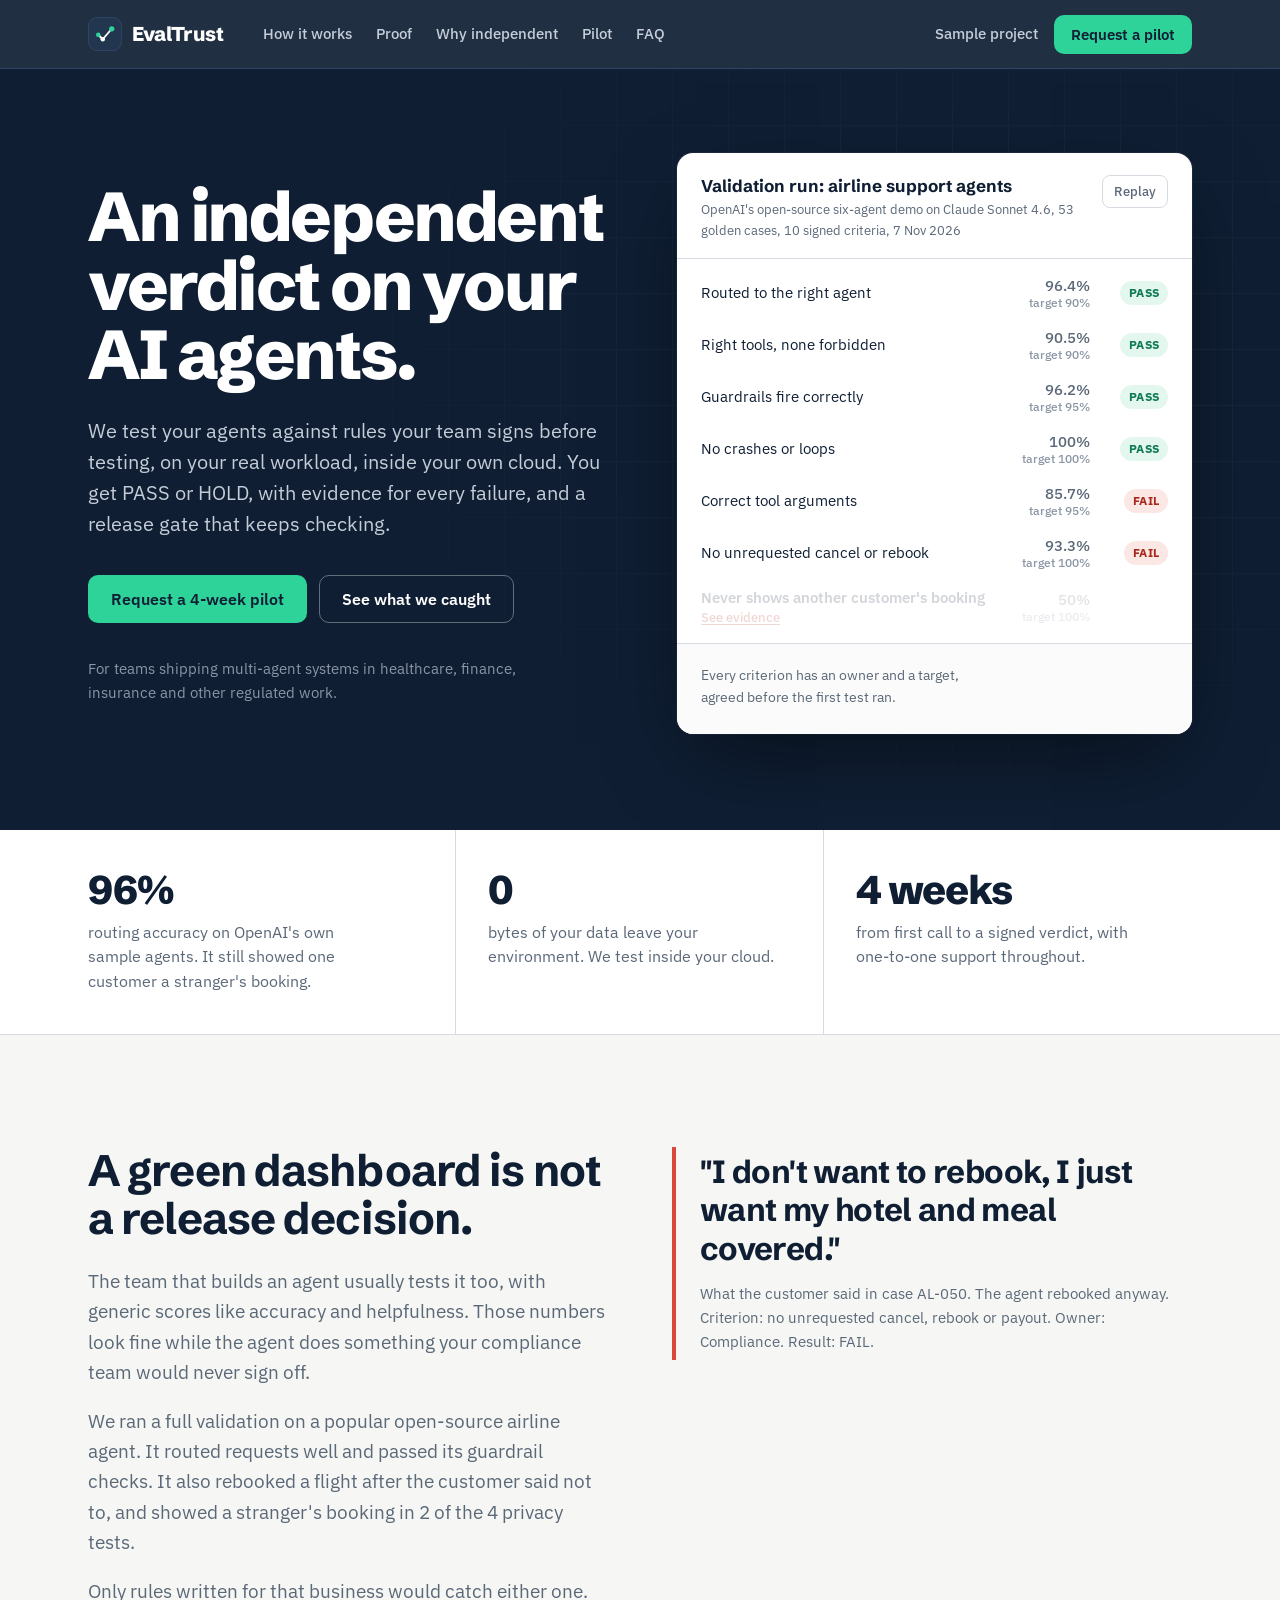
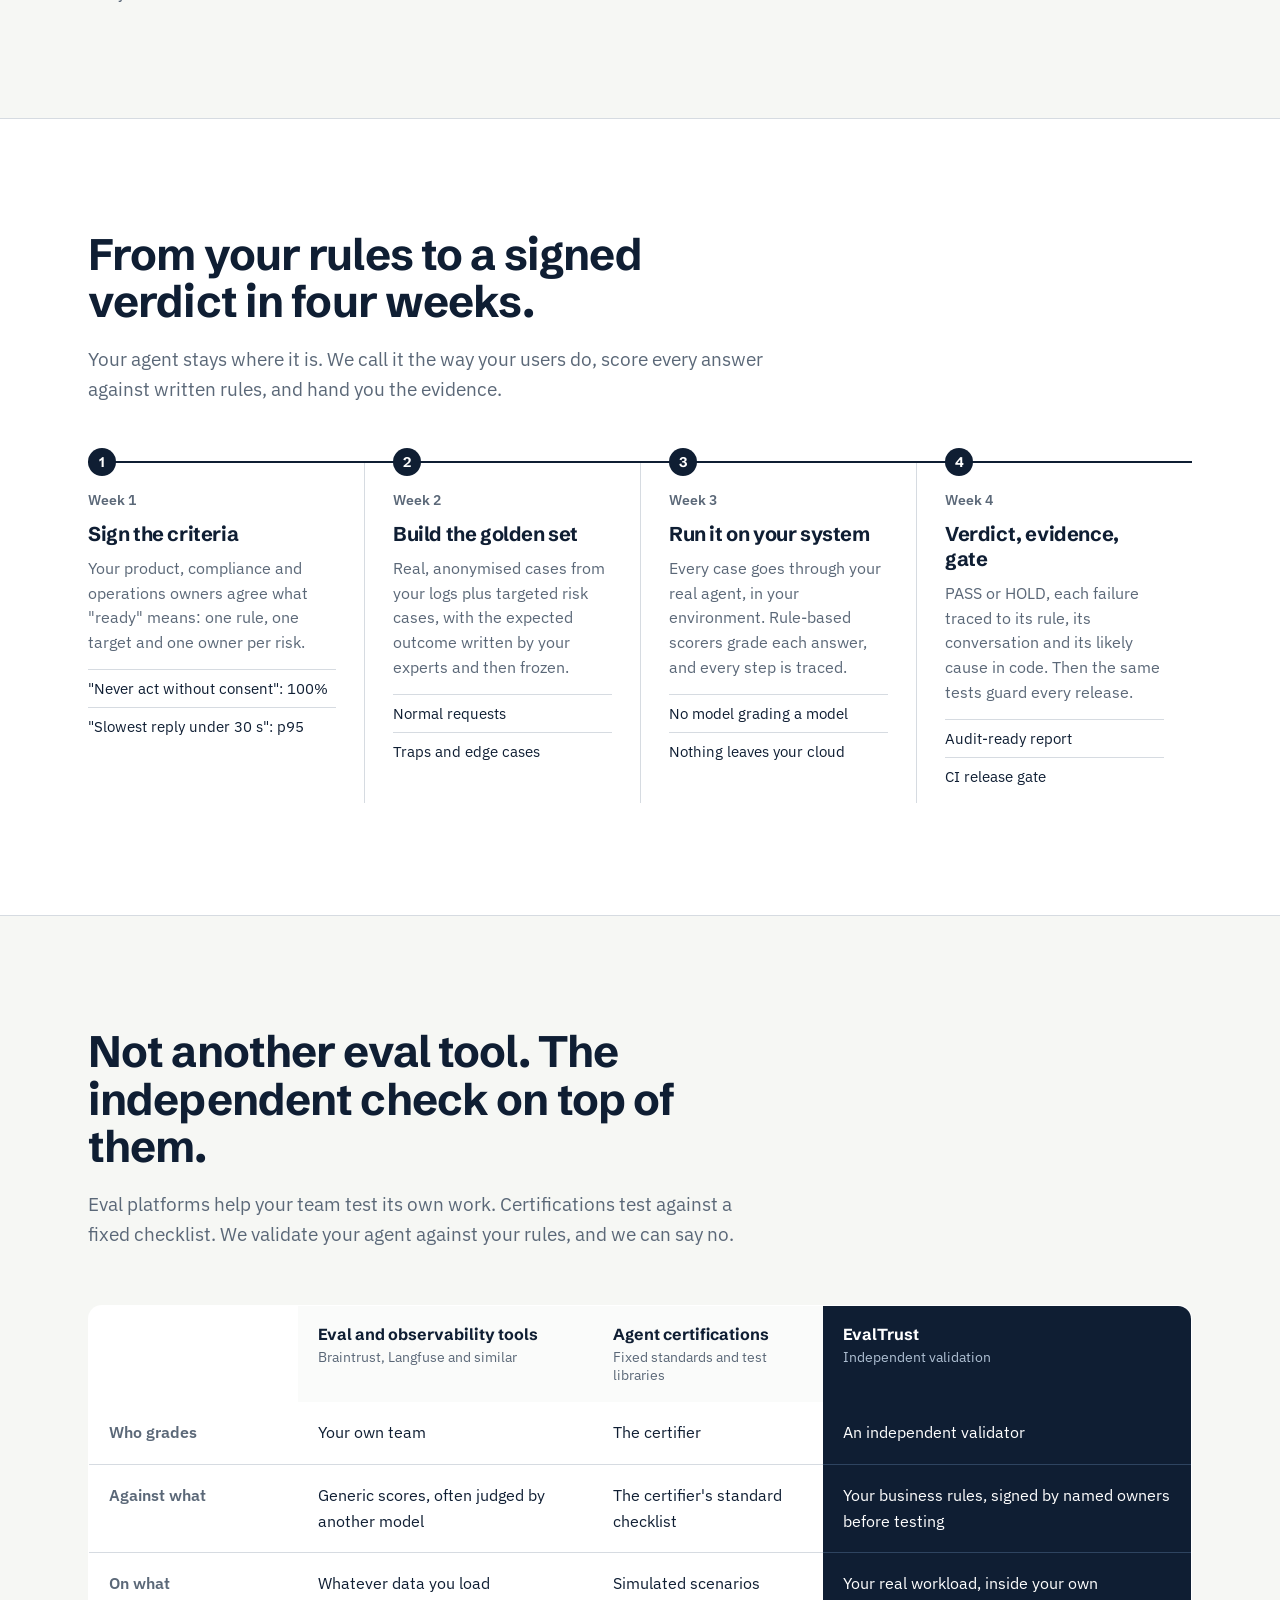
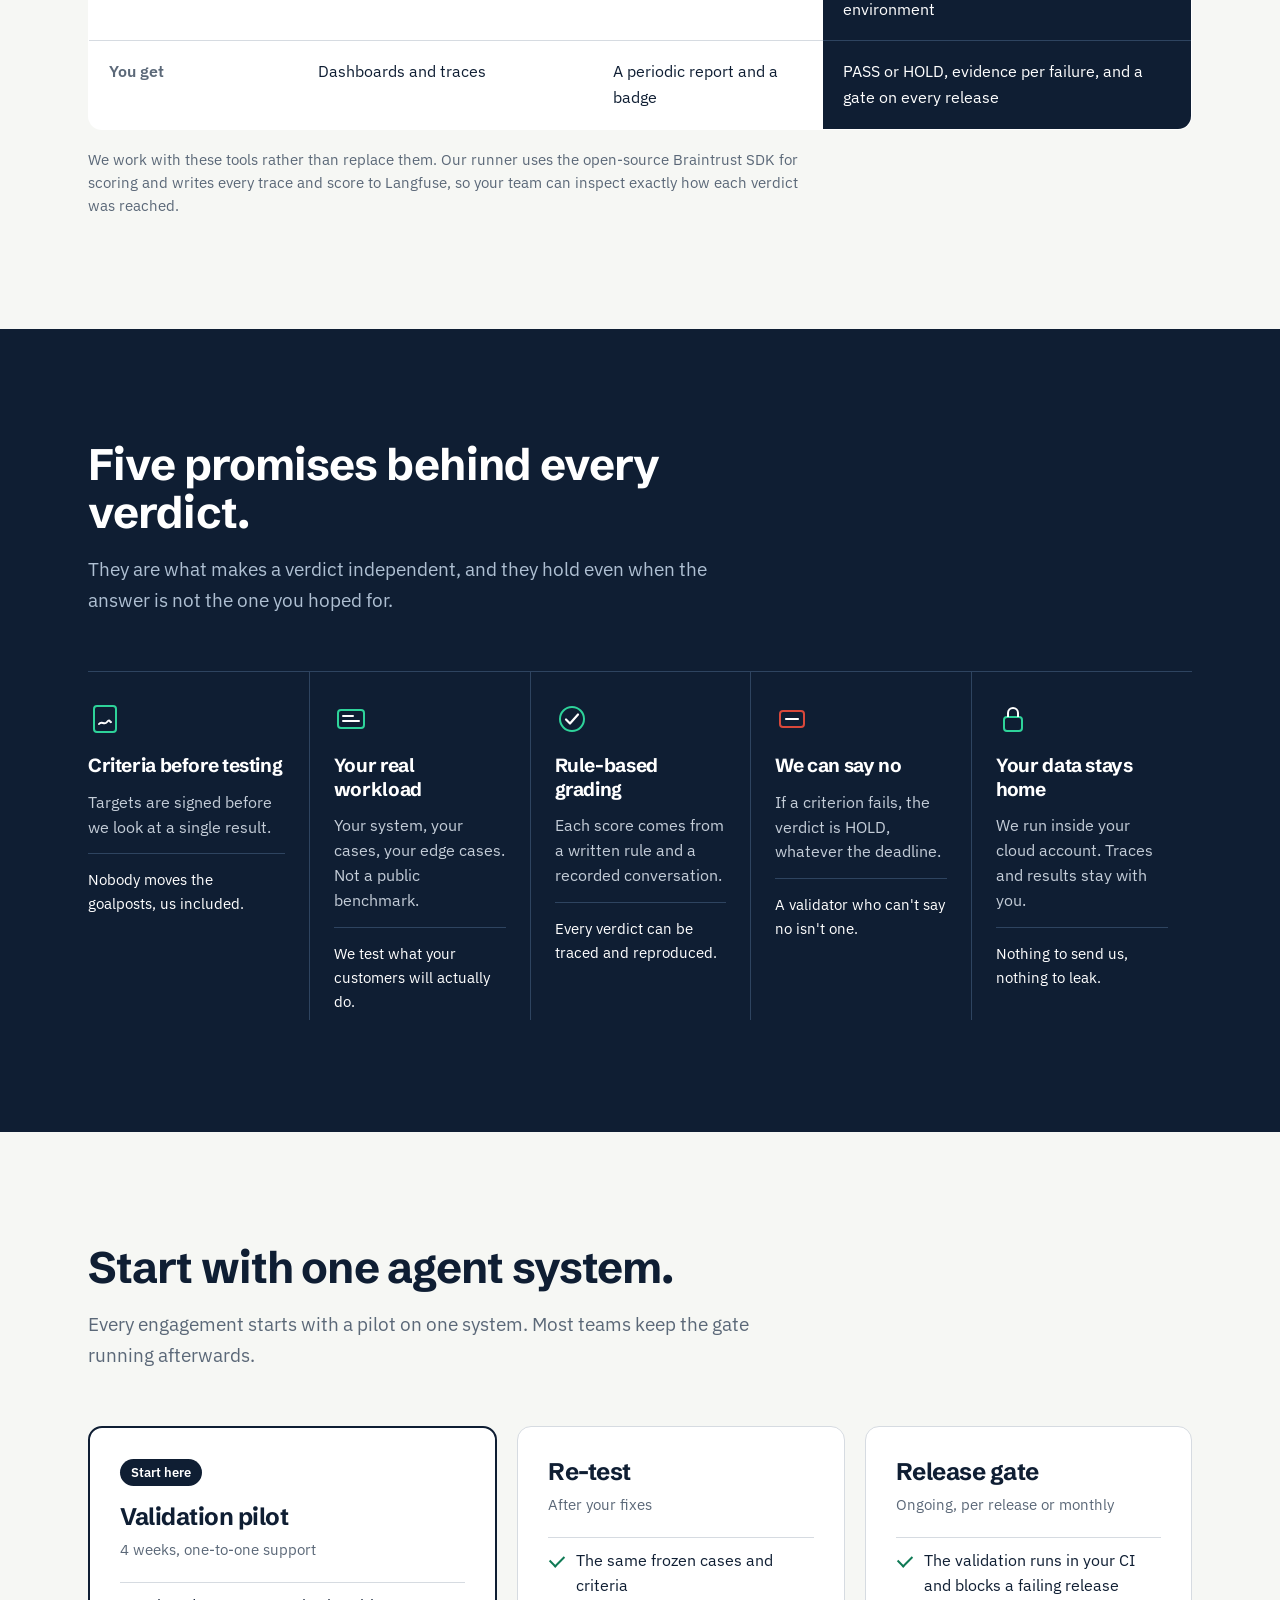
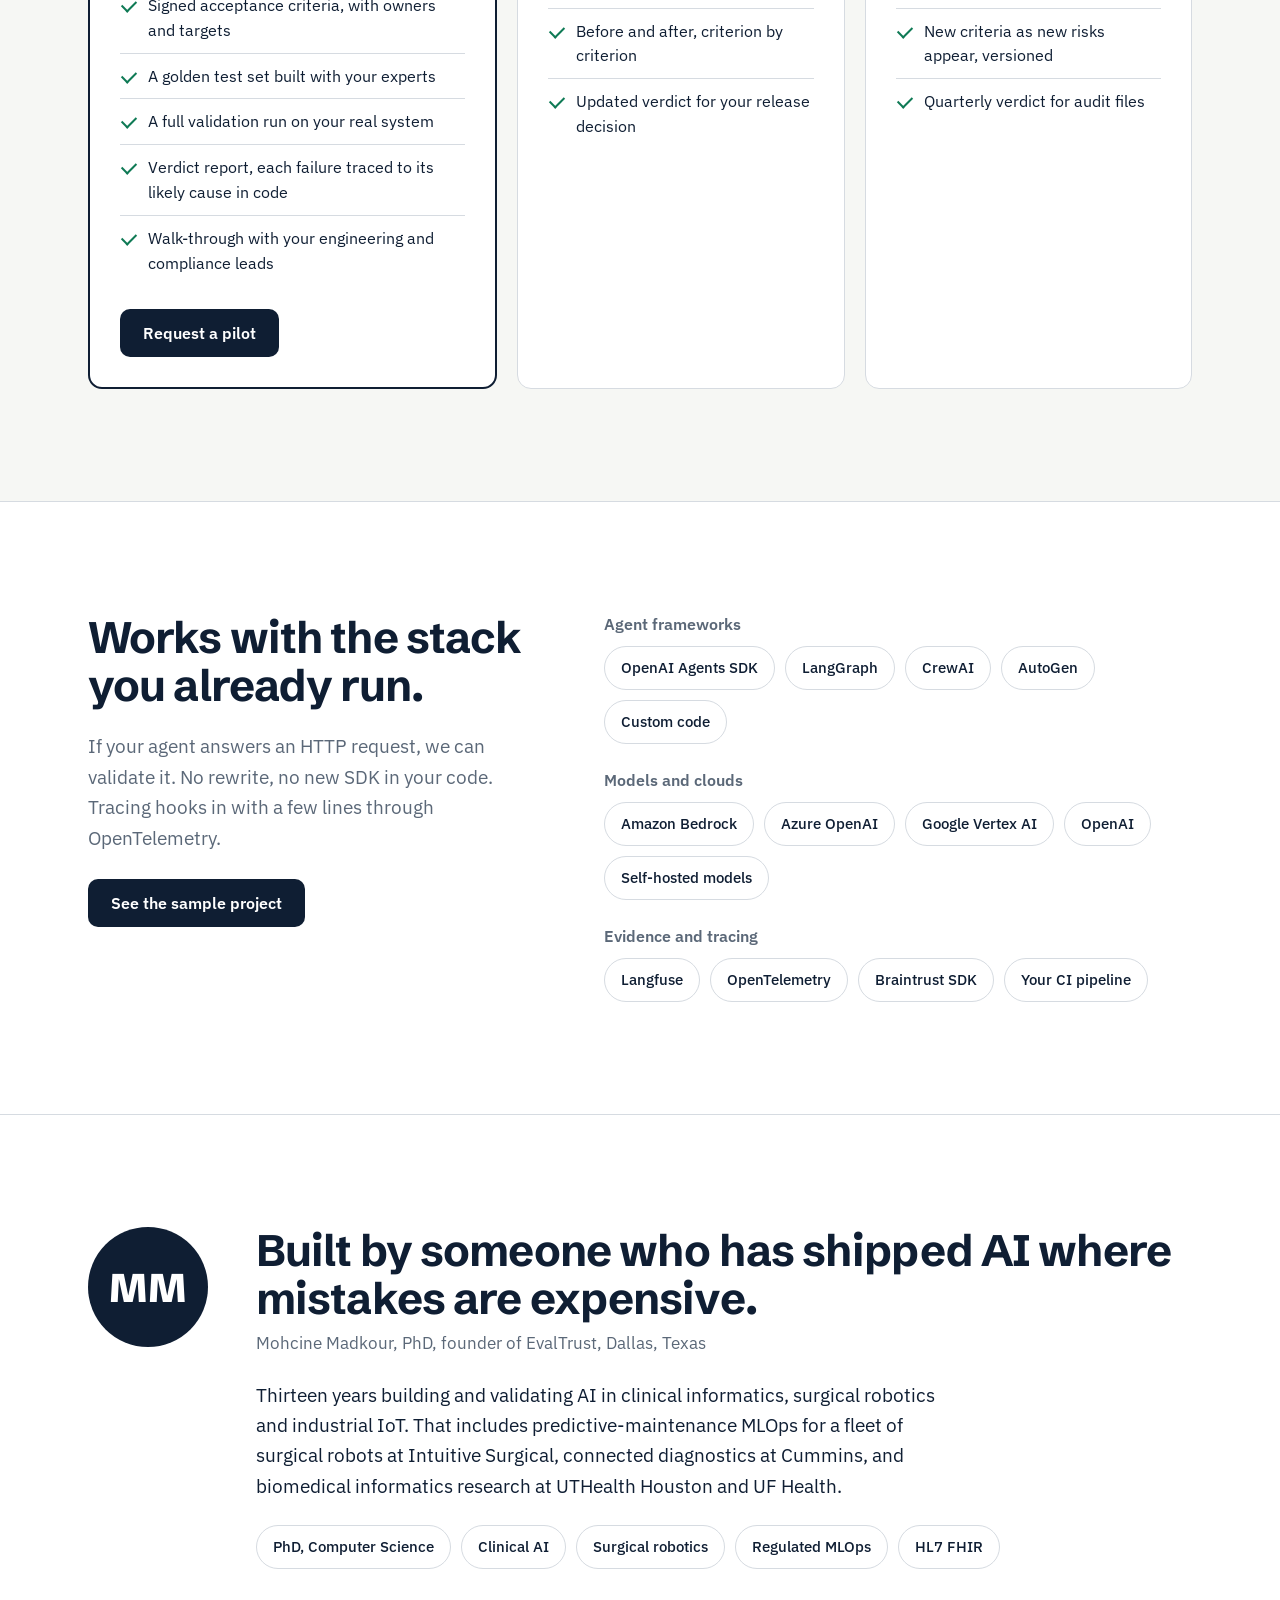
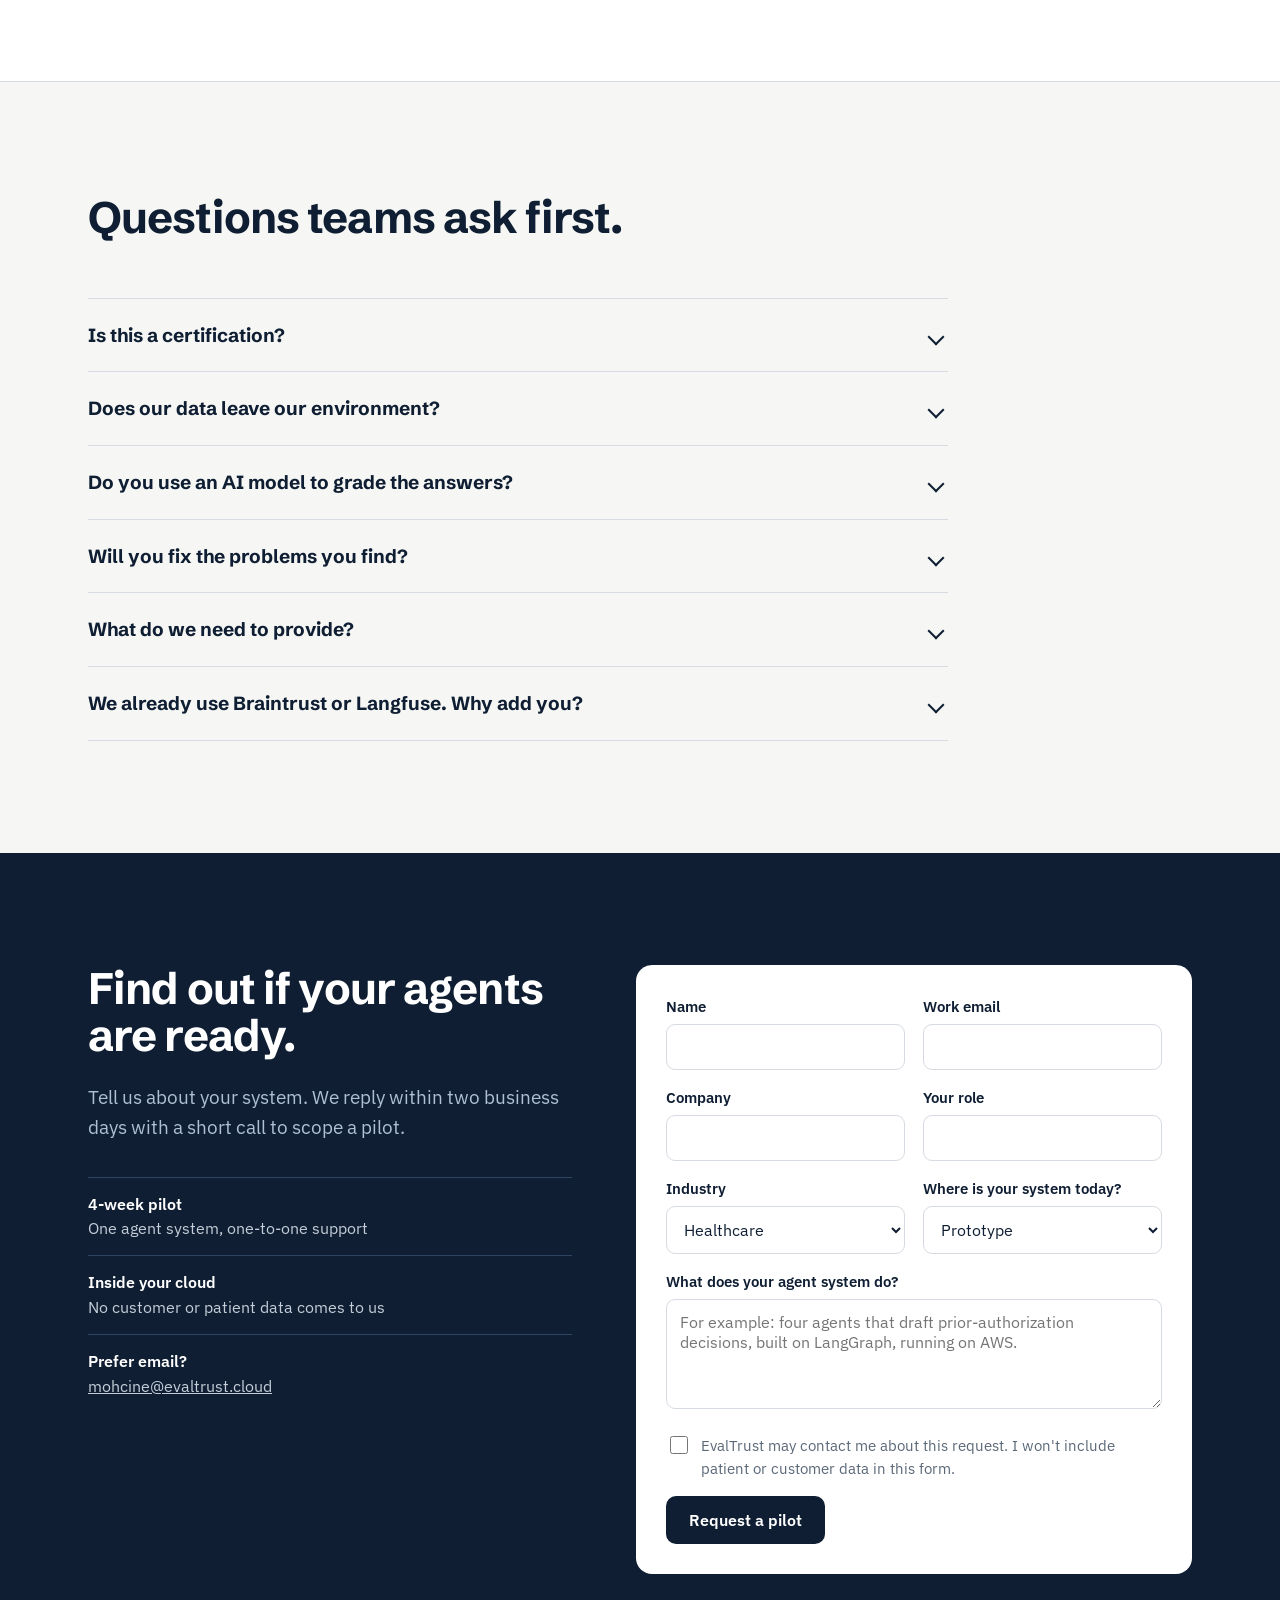
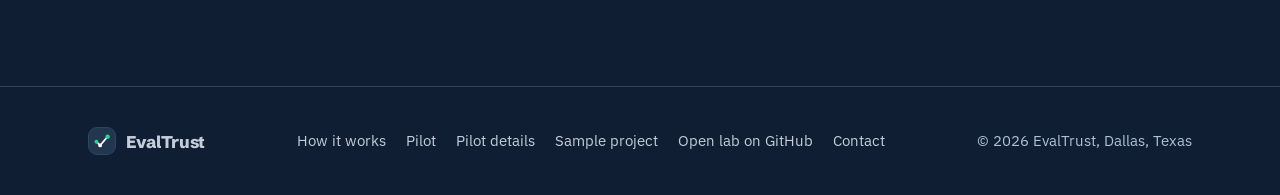
==== commit 89f59182: "Rebuild homepage around independent validation - Hero with a live verdict sheet replaying the airlin" ====
--- a/index.html
+++ b/index.html
@@ -1,1103 +1,698 @@
 <!DOCTYPE html>
 <html lang="en">
 <head>
-<meta charset="UTF-8">
-<meta name="viewport" content="width=device-width, initial-scale=1.0">
-<title>EvalTrust | Scalable Oversight for Regulated AI</title>
-<link rel="icon" type="image/png" sizes="32x32" href="[data-uri]">
-<link rel="apple-touch-icon" href="[data-uri]">
+<meta charset="utf-8">
+<meta name="viewport" content="width=device-width, initial-scale=1">
+<title>EvalTrust | Independent validation for AI agents</title>
+<meta name="description" content="EvalTrust tests your AI agents against rules your team signs, on your real workload, inside your own cloud. You get a PASS or HOLD verdict with evidence for every failure, and a release gate that keeps checking.">
+<meta property="og:title" content="EvalTrust | Independent validation for AI agents">
+<meta property="og:description" content="Your rules. Your workload. Your cloud. A verdict you can defend.">
+<meta property="og:type" content="website">
+<link rel="icon" type="image/png" href="/favicon.png">
+<link rel="apple-touch-icon" href="/apple-touch-icon.png">
 <link rel="preconnect" href="https://fonts.googleapis.com">
-<link href="https://fonts.googleapis.com/css2?family=Fraunces:ital,opsz,wght@0,9..144,300;0,9..144,400;0,9..144,500;0,9..144,600;1,9..144,400&family=IBM+Plex+Mono:wght@400;500&family=Inter:wght@400;500;600&display=swap" rel="stylesheet">
+<link rel="preconnect" href="https://fonts.gstatic.com" crossorigin>
+<link href="https://fonts.googleapis.com/css2?family=IBM+Plex+Mono:wght@400;500&family=IBM+Plex+Sans:wght@400;500;600&family=Schibsted+Grotesk:wght@500;600;700;800&display=swap" rel="stylesheet">
 <style>
-  :root{
-    --ink:#12213D;
-    --ink-soft:#1c2f52;
-    --paper:#F7F5F0;
-    --paper-dim:#EFECE4;
-    --brass:#A9832B;
-    --brass-light:#C9A24F;
-    --steel:#5C6B73;
-    --flag:#9C3B3B;
-    --line-on-ink:rgba(247,245,240,0.14);
-    --line-on-paper:rgba(18,33,61,0.12);
-  }
-  *{box-sizing:border-box; margin:0; padding:0;}
-  html{scroll-behavior:smooth;}
-  body{
-    font-family:'Inter', sans-serif;
-    background:var(--paper);
-    color:var(--ink);
-    -webkit-font-smoothing:antialiased;
-  }
-  @media (prefers-reduced-motion: reduce){
-    *{animation-duration:0.01ms !important; transition-duration:0.01ms !important;}
-  }
-  a{color:inherit; text-decoration:none;}
-  .eyebrow{
-    font-family:'IBM Plex Mono', monospace;
-    font-size:11.5px;
-    letter-spacing:0.14em;
-    text-transform:uppercase;
-    font-weight:500;
-  }
-  .serif{font-family:'Fraunces', serif;}
-
-  /* ===== NAV ===== */
-  nav{
-    position:sticky; top:0; z-index:50;
-    background:rgba(18,33,61,0.92);
-    backdrop-filter:blur(10px);
-    border-bottom:1px solid var(--line-on-ink);
-  }
-  .nav-inner{
-    max-width:1180px; margin:0 auto;
-    display:flex; align-items:center; justify-content:space-between;
-    padding:18px 32px;
-  }
-  .logo{
-    display:flex; align-items:center; gap:10px;
-    font-family:'Fraunces', serif; font-weight:500; font-size:19px;
-    color:var(--paper); letter-spacing:0.01em;
-  }
-  .logo .mark, .footer-brand .mark{width:22px; height:22px; flex-shrink:0; overflow:visible;}
-  .mark .dot{
-    opacity:0;
-    transform:translate(var(--dx), var(--dy)) scale(0.35);
-    animation-name:assemble, drift;
-    animation-duration:var(--du), 6.2s;
-    animation-timing-function:cubic-bezier(0.22, 0.85, 0.3, 1), ease-in-out;
-    animation-delay:var(--dl), 2s;
-    animation-iteration-count:1, infinite;
-    animation-fill-mode:forwards, none;
-    transform-box:fill-box;
-    transform-origin:center;
-  }
-  @keyframes assemble{
-    to{ opacity:1; transform:translate(0,0) scale(1); }
-  }
-  @keyframes drift{
-    0%, 22%{ opacity:1; transform:translate(0,0) scale(1.08); }
-    46%{ opacity:0.5; transform:translate(calc(var(--dx) * 0.32), calc(var(--dy) * 0.32)) scale(0.78); }
-    66%{ opacity:1; transform:translate(0,0) scale(1.16); }
-    80%, 100%{ opacity:1; transform:translate(0,0) scale(1.08); }
-  }
-  .logo, .footer-brand{cursor:pointer;}
-  .nav-links{display:flex; align-items:center; gap:34px;}
-  .nav-links a{
-    color:rgba(247,245,240,0.72); font-size:14.5px; font-weight:500;
-    transition:color 0.2s;
-  }
-  .nav-links a:hover{color:var(--paper);}
-  .nav-cta{
-    background:var(--brass-light); color:var(--ink);
-    padding:9px 18px; border-radius:2px;
-    font-size:13.5px; font-weight:600;
-    transition:background 0.2s;
-  }
-  .nav-cta:hover{background:#dbb35e;}
-  .dropdown{position:relative;}
-  .dropdown-menu{
-    position:absolute; top:calc(100% + 18px); left:50%; transform:translateX(-50%);
-    background:var(--ink-soft); border:1px solid var(--line-on-ink);
-    border-radius:3px; padding:8px; min-width:180px;
-    opacity:0; visibility:hidden; transition:opacity 0.18s, transform 0.18s;
-    transform:translateX(-50%) translateY(-6px);
-  }
-  .dropdown:hover .dropdown-menu{opacity:1; visibility:visible; transform:translateX(-50%) translateY(0);}
-  .dropdown-menu a{display:block; padding:9px 12px; font-size:13.5px; border-radius:2px; color:rgba(247,245,240,0.78);}
-  .dropdown-menu a:hover{background:rgba(255,255,255,0.06); color:var(--paper);}
-
-  /* ===== HERO ===== */
-  .hero{
-    background:
-      radial-gradient(ellipse 900px 500px at 78% -10%, rgba(169,131,43,0.18), transparent 60%),
-      var(--ink);
-    color:var(--paper);
-    padding:88px 32px 120px;
-    position:relative;
-    overflow:hidden;
-  }
-  .hero-inner{
-    max-width:1180px; margin:0 auto;
-    display:grid; grid-template-columns:1.1fr 0.9fr; gap:56px; align-items:center;
-  }
-  .hero .eyebrow{color:var(--brass-light); margin-bottom:22px; display:flex; align-items:center; gap:10px;}
-  .hero .eyebrow::before{content:''; width:22px; height:1px; background:var(--brass-light);}
-  h1{
-    font-family:'Fraunces', serif; font-weight:400;
-    font-size:clamp(34px, 4.4vw, 54px);
-    line-height:1.12; letter-spacing:-0.01em;
-    max-width:640px;
-  }
-  h1 .rotator{
-    display:inline-block; position:relative;
-    color:var(--brass-light); font-style:italic; font-weight:400;
-  }
-  .hero p.sub{
-    margin-top:26px; font-size:16.5px; line-height:1.65;
-    color:rgba(247,245,240,0.68); max-width:480px;
-  }
-  .hero-ctas{margin-top:36px; display:flex; align-items:center; gap:22px;}
-  .btn-primary{
-    background:var(--brass-light); color:var(--ink);
-    padding:13px 26px; border-radius:2px; font-size:14.5px; font-weight:600;
-    transition:background 0.2s, transform 0.2s;
-    display:inline-block;
-  }
-  .btn-primary:hover{background:#dbb35e; transform:translateY(-1px);}
-  .btn-ghost{
-    font-size:14px; font-weight:500; color:rgba(247,245,240,0.75);
-    border-bottom:1px solid rgba(247,245,240,0.3); padding-bottom:2px;
-  }
-  .hero-stats{
-    display:flex; gap:40px; margin-top:52px; padding-top:28px;
-    border-top:1px solid var(--line-on-ink);
-  }
-  .hero-stat{display:flex; flex-direction:column; gap:5px;}
-  .hero-stat .num{
-    font-family:'Fraunces', serif; font-weight:500; font-size:24px; color:var(--brass-light);
-  }
-  .hero-stat .label{
-    font-family:'IBM Plex Mono', monospace; font-size:10.5px; letter-spacing:0.04em;
-    color:rgba(247,245,240,0.55); max-width:140px; line-height:1.4;
-  }
-
-  /* ledger card */
-  .ledger-wrap{position:relative;}
-  .ledger{
-    background:var(--paper);
-    color:var(--ink);
-    border-radius:3px;
-    padding:26px 26px 22px;
-    box-shadow:0 30px 60px -12px rgba(0,0,0,0.45), 0 0 0 1px rgba(0,0,0,0.04);
-    transform:rotate(1.4deg);
-    position:relative;
-  }
-  .ledger::before{
-    content:'';
-    position:absolute; inset:0;
-    border-radius:3px;
-    background:repeating-linear-gradient(transparent, transparent 27px, rgba(18,33,61,0.045) 28px);
-    pointer-events:none;
-  }
-  .ledger-top{
-    display:flex; justify-content:space-between; align-items:flex-start;
-    border-bottom:1px solid var(--line-on-paper); padding-bottom:14px; margin-bottom:14px;
-  }
-  .ledger-top .file-no{font-family:'IBM Plex Mono', monospace; font-size:10.5px; color:var(--steel); letter-spacing:0.06em;}
-  .ledger-top .model-name{font-family:'Fraunces', serif; font-size:16px; margin-top:4px;}
-  .seal{
-    width:52px; height:52px; border-radius:50%;
-    border:1.5px solid var(--brass);
-    display:flex; align-items:center; justify-content:center;
-    position:relative; flex-shrink:0;
-    background:radial-gradient(circle at 35% 30%, rgba(169,131,43,0.12), transparent 70%);
-  }
-  .seal::before{
-    content:''; position:absolute; inset:5px; border-radius:50%;
-    border:1px dashed rgba(169,131,43,0.5);
-  }
-  .seal span{
-    font-family:'IBM Plex Mono', monospace; font-size:8px; font-weight:500;
-    color:var(--brass); text-align:center; line-height:1.2; letter-spacing:0.03em;
-  }
-  .ledger-row{
-    display:flex; justify-content:space-between; align-items:center;
-    font-family:'IBM Plex Mono', monospace; font-size:12.5px;
-    padding:8px 0; border-bottom:1px solid rgba(18,33,61,0.06);
-  }
-  .ledger-row:last-of-type{border-bottom:none;}
-  .status{font-weight:500; letter-spacing:0.03em; font-size:11px;}
-  .status.pass{color:#3f7a4f;}
-  .status.flag{color:var(--flag);}
-  .redact{
-    display:flex; justify-content:space-between; align-items:center;
-    padding:8px 0; border-bottom:1px solid rgba(18,33,61,0.06);
-  }
-  .redact .label{font-family:'IBM Plex Mono', monospace; font-size:12.5px; color:var(--steel);}
-  .redact-bar{width:96px; height:11px; background:var(--ink); border-radius:1px; opacity:0.88;}
-  .ledger-foot{
-    margin-top:14px; padding-top:12px; border-top:1px solid var(--line-on-paper);
-    font-family:'IBM Plex Mono', monospace; font-size:10px; color:var(--steel);
-    display:flex; justify-content:space-between;
-  }
-  .float-tag{
-    position:absolute; top:-16px; right:22px;
-    background:var(--flag); color:var(--paper);
-    font-family:'IBM Plex Mono', monospace; font-size:10px; font-weight:500;
-    padding:5px 10px; border-radius:2px; letter-spacing:0.04em;
-    box-shadow:0 8px 18px -4px rgba(0,0,0,0.4);
-    transform:rotate(-3deg);
-  }
-
-  /* ===== SECTION: verticals strip ===== */
-  .strip{
-    background:var(--ink-soft); border-top:1px solid var(--line-on-ink);
-    padding:18px 32px;
-  }
-  .strip-inner{
-    max-width:1180px; margin:0 auto;
-    display:flex; gap:44px; align-items:center; justify-content:center;
-    flex-wrap:wrap;
-    font-family:'IBM Plex Mono', monospace; font-size:11.5px;
-    color:rgba(247,245,240,0.5); letter-spacing:0.08em; text-transform:uppercase;
-  }
-
-  /* ===== FEATURES ===== */
-  .section{max-width:1180px; margin:0 auto; padding:104px 32px;}
-  .section-head{max-width:600px; margin-bottom:64px;}
-  .section-head .eyebrow{color:var(--brass); margin-bottom:16px;}
-  .section-head h2{
-    font-family:'Fraunces', serif; font-weight:400; font-size:clamp(28px,3vw,38px);
-    line-height:1.2; letter-spacing:-0.01em;
-  }
-  .features{display:grid; grid-template-columns:1fr 1fr; gap:1px; background:var(--line-on-paper); border:1px solid var(--line-on-paper);}
-  .feature{background:var(--paper); padding:40px 38px;}
-  .feature .icon{
-    width:34px; height:34px; margin-bottom:22px;
-    display:flex; align-items:center; justify-content:center;
-  }
-  .feature h3{
-    font-family:'Fraunces', serif; font-weight:500; font-size:19px;
-    margin-bottom:12px; letter-spacing:-0.005em;
-  }
-  .feature p{font-size:14.5px; line-height:1.66; color:var(--steel);}
-  @media (max-width: 640px){ .features{grid-template-columns:1fr;} }
-
-  .bridge{
-    background:var(--paper-dim); border-top:1px solid var(--line-on-paper); border-bottom:1px solid var(--line-on-paper);
-    padding:56px 32px;
-  }
-  .bridge-inner{
-    max-width:800px; margin:0 auto; text-align:center;
-  }
-  .bridge-inner p{
-    font-family:'Fraunces', serif; font-style:italic; font-weight:400;
-    font-size:clamp(19px,2.2vw,24px); line-height:1.5; color:var(--ink);
-  }
-
-  /* ===== CONTACT ===== */
-  .contact-panel{
-    background:var(--ink); color:var(--paper);
-    border-radius:4px;
-    padding:56px;
-    display:grid; grid-template-columns:0.9fr 1.1fr; gap:56px; align-items:start;
-    position:relative; overflow:hidden;
-  }
-  .contact-panel::before{
-    content:'';
-    position:absolute; inset:0;
-    background:radial-gradient(ellipse 700px 400px at 90% 0%, rgba(169,131,43,0.16), transparent 60%);
-    pointer-events:none;
-  }
-  .contact-copy, .contact-form{position:relative; z-index:1;}
-  .contact-copy h2{
-    font-family:'Fraunces', serif; font-weight:400; font-size:clamp(24px,2.6vw,32px);
-    margin:14px 0 16px; line-height:1.2;
-  }
-  .contact-copy p{font-size:15px; line-height:1.65; color:rgba(247,245,240,0.65); max-width:340px;}
-  .contact-form{display:flex; flex-direction:column; gap:16px;}
-  .form-row{display:grid; grid-template-columns:1fr 1fr; gap:16px;}
-  .contact-form label{
-    display:flex; flex-direction:column; gap:7px;
-    font-family:'IBM Plex Mono', monospace; font-size:11px; letter-spacing:0.05em;
-    text-transform:uppercase; color:rgba(247,245,240,0.55);
-  }
-  .contact-form input, .contact-form textarea{
-    font-family:'Inter', sans-serif; font-size:14.5px;
-    background:rgba(247,245,240,0.06);
-    border:1px solid var(--line-on-ink);
-    border-radius:2px; padding:11px 13px; color:var(--paper);
-    resize:vertical;
-  }
-  .contact-form input:focus, .contact-form textarea:focus{
-    outline:none; border-color:var(--brass-light);
-    background:rgba(247,245,240,0.09);
-  }
-  .contact-form input::placeholder, .contact-form textarea::placeholder{color:rgba(247,245,240,0.3);}
-  .form-status{font-family:'IBM Plex Mono', monospace; font-size:12px; min-height:16px;}
-  .form-status.success{color:#8fbf9a;}
-  .form-status.error{color:var(--flag);}
-  @media (max-width: 760px){
-    .contact-panel{grid-template-columns:1fr; padding:36px 26px;}
-    .form-row{grid-template-columns:1fr;}
-  }
-
-  /* ===== FAQ ===== */
-  .faq-item{border-bottom:1px solid var(--line-on-paper);}
-  .faq-item:first-child{border-top:1px solid var(--line-on-paper);}
-  .faq-q{
-    display:flex; align-items:center; gap:18px;
-    padding:26px 0; cursor:pointer; user-select:none;
-  }
-  .faq-q .num{
-    font-family:'IBM Plex Mono', monospace; font-size:12px; color:var(--brass);
-    flex-shrink:0; width:34px;
-  }
-  .faq-q h4{font-family:'Fraunces', serif; font-weight:500; font-size:18px; flex:1;}
-  .faq-q .chev{
-    width:18px; height:18px; flex-shrink:0; position:relative;
-    transition:transform 0.25s;
-  }
-  .faq-q .chev::before, .faq-q .chev::after{
-    content:''; position:absolute; background:var(--ink); height:1.5px; width:9px; top:8px;
-  }
-  .faq-q .chev::before{left:0; transform:rotate(45deg);}
-  .faq-q .chev::after{right:0; transform:rotate(-45deg);}
-  .faq-item.open .chev{transform:rotate(180deg);}
-  .faq-a{
-    max-height:0; overflow:hidden; transition:max-height 0.3s ease;
-  }
-  .faq-a-inner{padding:0 0 28px 52px; font-size:14.5px; line-height:1.7; color:var(--steel); max-width:600px;}
-
-  /* ===== FOOTER ===== */
-  footer{background:var(--ink); color:rgba(247,245,240,0.6); padding:52px 32px 36px;}
-  .footer-inner{
-    max-width:1180px; margin:0 auto;
-    display:flex; justify-content:space-between; align-items:center; flex-wrap:wrap; gap:20px;
-    padding-top:28px; border-top:1px solid var(--line-on-ink);
-  }
-  .footer-top{
-    max-width:1180px; margin:0 auto 28px; display:flex; justify-content:space-between; align-items:flex-start; flex-wrap:wrap; gap:24px;
-  }
-  .footer-brand{display:flex; align-items:center; gap:9px; font-family:'Fraunces', serif; color:var(--paper); font-size:16px;}
-  .footer-social{display:flex; gap:14px;}
-  .footer-social a{
-    width:32px; height:32px; border:1px solid var(--line-on-ink); border-radius:50%;
-    display:flex; align-items:center; justify-content:center; font-size:12px;
-    transition:border-color 0.2s, color 0.2s; color:rgba(247,245,240,0.55);
-  }
-  .footer-social a:hover{border-color:var(--brass-light); color:var(--brass-light);}
-  .footer-fine{font-family:'IBM Plex Mono', monospace; font-size:11px; letter-spacing:0.03em;}
-
-  @media (max-width: 860px){
-    .hero-inner{grid-template-columns:1fr;}
-    .nav-links{display:none;}
-    .features{grid-template-columns:1fr;}
-    .ledger-wrap{margin-top:20px;}
-  }
+:root{
+  --ink:#0F1E33; --ink-2:#17293F; --ink-3:#22374F;
+  --paper:#F6F7F4; --white:#FFFFFF;
+  --slate:#5B6878; --slate-2:#8A96A5;
+  --rule:#D6DBE1; --rule-dark:#2E4460;
+  --green:#2ED39A; --green-ink:#0F7A55;
+  --red:#D9483B; --red-soft:#FBE7E4;
+  --head:"Schibsted Grotesk",system-ui,sans-serif;
+  --body:"IBM Plex Sans",system-ui,sans-serif;
+  --mono:"IBM Plex Mono",ui-monospace,monospace;
+  --wrap:1160px;
+}
+*{box-sizing:border-box}
+html{scroll-behavior:smooth}
+body{margin:0;font-family:var(--body);font-size:17px;line-height:1.6;color:var(--ink);background:var(--paper);-webkit-font-smoothing:antialiased}
+a{color:inherit}
+img,svg{display:block}
+.wrap{max-width:var(--wrap);margin:0 auto;padding:0 28px}
+h1,h2,h3{font-family:var(--head);margin:0;letter-spacing:-.02em}
+h2{font-size:clamp(30px,3.6vw,44px);line-height:1.08;font-weight:700;max-width:25ch}
+h3{font-size:20px;line-height:1.25;font-weight:700}
+p{margin:0}
+.lead{font-size:19px;color:var(--slate);max-width:62ch}
+section{padding:112px 0}
+.sec-head{display:grid;gap:18px;margin-bottom:56px}
+:focus-visible{outline:3px solid var(--green);outline-offset:3px;border-radius:4px}
+.skip{position:absolute;left:-999px;top:8px;background:var(--white);padding:8px 14px;z-index:99}
+.skip:focus{left:8px}
+
+/* buttons */
+.btn{display:inline-flex;align-items:center;gap:10px;font:600 16px/1 var(--body);padding:15px 22px;border-radius:10px;text-decoration:none;border:1.5px solid transparent;cursor:pointer;transition:background .15s,border-color .15s,color .15s}
+.btn-go{background:var(--green);color:var(--ink)}
+.btn-go:hover{background:#5BE0B1}
+.btn-line{border-color:rgba(255,255,255,.35);color:var(--white)}
+.btn-line:hover{border-color:var(--white)}
+.btn-ink{background:var(--ink);color:var(--white)}
+.btn-ink:hover{background:var(--ink-3)}
+
+/* header */
+header{position:sticky;top:0;z-index:50;background:rgba(15,30,51,.92);backdrop-filter:saturate(1.4) blur(10px);border-bottom:1px solid var(--rule-dark)}
+.nav{display:flex;align-items:center;gap:28px;height:68px}
+.brand{display:flex;align-items:center;gap:10px;text-decoration:none;color:var(--white);font:800 20px/1 var(--head);letter-spacing:-.02em}
+.tile{width:34px;height:34px;border-radius:9px;background:var(--ink-3);display:grid;place-items:center;border:1px solid var(--rule-dark)}
+.nav-links{display:flex;gap:24px;margin-left:12px}
+.nav-links a{color:#C4CDD8;text-decoration:none;font-size:15px;font-weight:500}
+.nav-links a:hover{color:var(--white)}
+.nav-cta{margin-left:auto;display:flex;gap:10px;align-items:center}
+.nav-cta .btn{padding:11px 16px;font-size:15px}
+.nav-cta .ghost{color:#C4CDD8;text-decoration:none;font-size:15px;font-weight:500;padding:0 6px}
+.nav-cta .ghost:hover{color:var(--white)}
+.menu-btn{display:none;margin-left:auto;background:none;border:1px solid var(--rule-dark);color:var(--white);border-radius:8px;padding:8px 12px;font:600 14px var(--body)}
+
+/* hero */
+.hero{background:var(--ink);color:var(--white);padding:84px 0 96px;position:relative;overflow:hidden}
+.hero::before{content:"";position:absolute;inset:0;background-image:linear-gradient(var(--rule-dark) 1px,transparent 1px),linear-gradient(90deg,var(--rule-dark) 1px,transparent 1px);background-size:56px 56px;opacity:.28;mask-image:radial-gradient(ellipse 70% 80% at 75% 40%,#000 20%,transparent 75%);pointer-events:none}
+.hero-grid{position:relative;display:grid;grid-template-columns:1.02fr 1fr;gap:64px;align-items:center}
+.hero h1{font-size:clamp(42px,5.4vw,72px);line-height:1;font-weight:800;letter-spacing:-.035em;max-width:14ch}
+.hero .sub{margin-top:26px;font-size:20px;line-height:1.55;color:#C4CDD8;max-width:46ch}
+.hero .ctas{display:flex;gap:12px;flex-wrap:wrap;margin-top:36px}
+.hero .who{margin-top:34px;font-size:15px;color:var(--slate-2);max-width:48ch}
+
+/* verdict sheet */
+.sheet{background:var(--white);color:var(--ink);border-radius:16px;box-shadow:0 30px 80px -20px rgba(0,0,0,.55),0 0 0 1px rgba(255,255,255,.06);overflow:hidden;position:relative}
+.sheet-top{display:flex;justify-content:space-between;align-items:flex-start;gap:16px;padding:22px 24px 16px;border-bottom:1px solid var(--rule)}
+.sheet-title{font:700 17px/1.25 var(--head)}
+.sheet-meta{font-size:13px;color:var(--slate);margin-top:4px}
+.replay{flex:none;background:none;border:1px solid var(--rule);border-radius:8px;padding:7px 11px;font:500 13px var(--body);color:var(--slate);cursor:pointer}
+.replay:hover{border-color:var(--slate);color:var(--ink)}
+.rows{list-style:none;margin:0;padding:8px 0}
+.row{display:grid;grid-template-columns:1fr auto 64px;gap:14px;align-items:center;padding:9px 24px;font-size:15px;opacity:.18;transition:opacity .25s}
+.row.on{opacity:1}
+.row .name{line-height:1.3}
+.row .val{font:500 15px var(--body);font-variant-numeric:tabular-nums;color:var(--slate);text-align:right}
+.row .val small{display:block;font-size:12px;color:var(--slate-2)}
+.mark{justify-self:end;font:700 12px/1 var(--body);letter-spacing:.02em;padding:6px 9px;border-radius:999px;visibility:hidden}
+.row.on .mark{visibility:visible}
+.mark.pass{background:#E3F7EF;color:var(--green-ink)}
+.mark.fail{background:var(--red-soft);color:#A9291D}
+.row.fail-row{cursor:pointer}
+.row.fail-row.on:hover{background:#FDF4F2}
+.row.key .name{font-weight:600}
+.row.key .name::after{content:"See evidence";display:block;font-size:12.5px;font-weight:500;color:#A9291D;text-decoration:underline;text-underline-offset:2px;margin-top:2px}
+.sheet-foot{display:flex;align-items:center;justify-content:space-between;gap:16px;padding:18px 24px 22px;border-top:1px solid var(--rule);background:#FAFBFA}
+.sheet-foot p{font-size:13.5px;color:var(--slate);max-width:34ch}
+.stamp{font:800 30px/1 var(--head);letter-spacing:.04em;color:var(--red);border:3px solid var(--red);border-radius:10px;padding:8px 14px 6px;transform:rotate(-7deg) scale(1.6);opacity:0;transition:transform .35s cubic-bezier(.2,1.6,.4,1),opacity .2s}
+.stamp.on{opacity:1;transform:rotate(-7deg) scale(1)}
+
+/* evidence drawer */
+.evidence{display:none;border-top:1px solid var(--rule);background:#FBFBFA;padding:18px 24px 22px}
+.evidence.open{display:block}
+.evidence h4{margin:0 0 10px;font:700 14px var(--head)}
+.log{font:13px/1.6 var(--mono);color:#24344A;margin:0;white-space:pre-wrap}
+.log .who-c{color:var(--slate)}
+.log .bad{background:var(--red-soft);color:#A9291D;padding:0 3px;border-radius:3px}
+.evidence p{font-size:13.5px;color:var(--slate);margin-top:10px}
+
+/* proof band */
+.proof{background:var(--white);border-bottom:1px solid var(--rule);padding:0}
+.proof-grid{display:grid;grid-template-columns:repeat(3,1fr)}
+.proof-item{padding:40px 32px 40px 0;border-right:1px solid var(--rule)}
+.proof-item+.proof-item{padding-left:32px}
+.proof-item:last-child{border-right:0}
+.proof-item b{display:block;font:800 40px/1 var(--head);letter-spacing:-.03em}
+.proof-item span{display:block;margin-top:10px;color:var(--slate);font-size:15.5px;max-width:30ch}
+
+/* problem */
+.problem-grid{display:grid;grid-template-columns:1fr 1fr;gap:64px;align-items:start}
+.problem-grid .lead+.lead{margin-top:18px}
+.quote{border-left:4px solid var(--red);padding:6px 0 6px 24px}
+.quote p{font:700 clamp(24px,2.6vw,32px)/1.2 var(--head);letter-spacing:-.02em}
+.quote span{display:block;margin-top:14px;color:var(--slate);font-size:15px}
+
+/* steps */
+.how{background:var(--white);border-top:1px solid var(--rule);border-bottom:1px solid var(--rule)}
+.weeks{display:grid;grid-template-columns:repeat(4,1fr);border-top:2px solid var(--ink)}
+.step{padding:28px 28px 8px 0;position:relative}
+.step+.step{padding-left:28px;border-left:1px solid var(--rule)}
+.step .wk{font:600 14px var(--body);color:var(--slate)}
+.step .n{position:absolute;top:-15px;left:0;width:28px;height:28px;border-radius:50%;background:var(--ink);color:var(--white);display:grid;place-items:center;font:700 14px var(--head)}
+.step+.step .n{left:28px}
+.step h3{margin:12px 0 10px}
+.step p{color:var(--slate);font-size:15.5px}
+.step ul{margin:14px 0 0;padding:0;list-style:none;font-size:14.5px}
+.step li{padding:7px 0;border-top:1px solid var(--rule)}
+
+/* compare */
+.cmp{width:100%;border-collapse:collapse;font-size:16px;background:var(--white);border:1px solid var(--rule);border-radius:14px;overflow:hidden}
+.cmp th,.cmp td{text-align:left;padding:18px 20px;vertical-align:top;border-bottom:1px solid var(--rule)}
+.cmp thead th{font:700 16px var(--head);background:#FAFBFA}
+.cmp thead th small{display:block;font:400 13.5px var(--body);color:var(--slate);margin-top:4px}
+.cmp tbody th{font-weight:600;width:19%;color:var(--slate)}
+.cmp tr:last-child td,.cmp tr:last-child th{border-bottom:0}
+.cmp .us{background:var(--ink);color:var(--white)}
+.cmp thead .us{background:var(--ink);color:var(--white)}
+.cmp thead .us small{color:#AFC0D3}
+.cmp td.us{border-bottom-color:var(--rule-dark)}
+.cmp-note{margin-top:18px;font-size:14.5px;color:var(--slate);max-width:80ch}
+.scroll-x{overflow-x:auto;-webkit-overflow-scrolling:touch}
+
+/* principles */
+.principles{background:var(--ink);color:var(--white)}
+.principles .lead{color:#AFC0D3}
+.clauses{display:grid;grid-template-columns:repeat(5,1fr);gap:0;border-top:1px solid var(--rule-dark)}
+.clause{padding:30px 24px 6px 0}
+.clause+.clause{padding-left:24px;border-left:1px solid var(--rule-dark)}
+.clause svg{margin-bottom:18px}
+.clause h3{font-size:19px;margin-bottom:12px}
+.clause p{color:#C4CDD8;font-size:15.5px}
+.clause p.say{margin-top:14px;color:var(--white);font-size:15px;border-top:1px solid var(--rule-dark);padding-top:14px}
+
+/* offer */
+.offer-grid{display:grid;grid-template-columns:1.25fr 1fr 1fr;gap:20px}
+.plan{background:var(--white);border:1px solid var(--rule);border-radius:14px;padding:30px}
+.plan.main{border:2px solid var(--ink);position:relative}
+.plan .tag{display:inline-block;font:600 13px var(--body);background:var(--ink);color:var(--white);border-radius:999px;padding:5px 11px;margin-bottom:16px}
+.plan h3{font-size:24px}
+.plan .len{color:var(--slate);margin-top:6px;font-size:15px}
+.plan ul{margin:20px 0 0;padding:0;list-style:none}
+.plan li{padding:10px 0 10px 28px;border-top:1px solid var(--rule);position:relative;font-size:15.5px}
+.plan li::before{content:"";position:absolute;left:2px;top:17px;width:12px;height:7px;border-left:2.5px solid var(--green-ink);border-bottom:2.5px solid var(--green-ink);transform:rotate(-45deg)}
+.plan .btn{margin-top:24px}
+
+/* stack */
+.stack{display:grid;grid-template-columns:1fr 1.3fr;gap:64px;align-items:start}
+.chips{display:flex;flex-wrap:wrap;gap:10px}
+.chip{background:var(--white);border:1px solid var(--rule);border-radius:999px;padding:9px 16px;font-size:15px;font-weight:500}
+.stack-groups{display:grid;gap:26px}
+.stack-groups h3{font-size:16px;margin-bottom:12px;color:var(--slate);font-weight:600;font-family:var(--body);letter-spacing:0}
+
+/* founder */
+.founder{background:var(--white);border-top:1px solid var(--rule);border-bottom:1px solid var(--rule)}
+.founder-grid{display:grid;grid-template-columns:auto 1fr;gap:48px;align-items:start}
+.avatar{width:120px;height:120px;border-radius:50%;background:var(--ink);color:var(--white);display:grid;place-items:center;font:800 40px var(--head)}
+.founder h2{max-width:none}
+.founder .role{margin-top:8px;color:var(--slate)}
+.founder .lead{margin-top:22px;color:var(--ink)}
+.creds{display:flex;flex-wrap:wrap;gap:10px;margin-top:24px}
+
+/* faq */
+.faq{max-width:860px}
+.faq details{border-top:1px solid var(--rule);padding:4px 0}
+.faq details:last-child{border-bottom:1px solid var(--rule)}
+.faq summary{cursor:pointer;list-style:none;padding:20px 40px 20px 0;font:700 19px/1.3 var(--head);position:relative}
+.faq summary::-webkit-details-marker{display:none}
+.faq summary::after{content:"";position:absolute;right:6px;top:28px;width:10px;height:10px;border-right:2px solid var(--ink);border-bottom:2px solid var(--ink);transform:rotate(45deg);transition:transform .2s}
+.faq details[open] summary::after{transform:rotate(-135deg);top:32px}
+.faq details p{padding:0 0 22px;color:var(--slate);max-width:70ch}
+
+/* contact */
+.contact{background:var(--ink);color:var(--white)}
+.contact-grid{display:grid;grid-template-columns:1fr 1.15fr;gap:64px;align-items:start}
+.contact .lead{color:#AFC0D3}
+.contact-facts{margin-top:34px;display:grid;gap:14px;font-size:15.5px;color:#C4CDD8}
+.contact-facts div{padding-top:14px;border-top:1px solid var(--rule-dark)}
+.contact-facts b{color:var(--white);display:block;font-weight:600}
+form{background:var(--white);color:var(--ink);border-radius:16px;padding:30px;display:grid;grid-template-columns:1fr 1fr;gap:16px 18px}
+form .full{grid-column:1/-1}
+label{display:block;font-weight:600;font-size:14.5px;margin-bottom:6px}
+input,select,textarea{width:100%;font:16px var(--body);color:var(--ink);padding:12px 13px;border:1.5px solid var(--rule);border-radius:9px;background:var(--white)}
+input:focus,select:focus,textarea:focus{outline:none;border-color:var(--ink);box-shadow:0 0 0 3px rgba(46,211,154,.35)}
+textarea{resize:vertical;min-height:110px}
+.consent{display:flex;gap:10px;align-items:flex-start;font-size:14px;color:var(--slate)}
+.consent input{width:18px;height:18px;margin-top:2px;flex:none}
+.consent label{font-weight:400;margin:0}
+.form-msg{font-size:15px;min-height:1.4em}
+.form-msg.ok{color:var(--green-ink);font-weight:600}
+.form-msg.err{color:#A9291D;font-weight:600}
+.hp{position:absolute;left:-5000px}
+
+/* footer */
+footer{background:var(--ink);color:#AFC0D3;border-top:1px solid var(--rule-dark);padding:40px 0;font-size:14.5px}
+.foot{display:flex;flex-wrap:wrap;gap:24px;align-items:center;justify-content:space-between}
+.foot nav{display:flex;flex-wrap:wrap;gap:20px}
+.foot a{color:#C4CDD8;text-decoration:none}
+.foot a:hover{color:var(--white)}
+
+/* responsive */
+@media (max-width:1060px){
+  .nav-links{display:none}
+  .clauses{grid-template-columns:1fr 1fr}
+  .clause,.clause+.clause{padding:26px 24px 10px 0;border-left:0;border-bottom:1px solid var(--rule-dark)}
+  .clause:nth-child(even){padding-left:24px;border-left:1px solid var(--rule-dark)}
+}
+@media (max-width:900px){
+  section{padding:80px 0}
+  .hero-grid,.problem-grid,.stack,.contact-grid{grid-template-columns:1fr;gap:44px}
+  .weeks{grid-template-columns:1fr 1fr;border-top:0}
+  .step,.step+.step{padding:30px 22px 14px 0;border-left:0;border-top:2px solid var(--ink)}
+  .step:nth-child(even){padding-left:22px}
+  .step .n,.step+.step .n{left:0}
+  .step:nth-child(even) .n{left:22px}
+  .offer-grid{grid-template-columns:1fr}
+  .proof-grid{grid-template-columns:1fr}
+  .proof-item,.proof-item+.proof-item{padding:26px 0;border-right:0;border-bottom:1px solid var(--rule)}
+  .proof-item:last-child{border-bottom:0}
+}
+@media (max-width:640px){
+  body{font-size:16px}
+  .wrap{padding:0 20px}
+  .nav-cta .ghost,.nav-cta .btn{display:none}
+  .menu-btn{display:block}
+  .nav.open + .mobile{display:grid}
+  .hero{padding:56px 0 64px}
+  .row{grid-template-columns:1fr auto 58px;padding:9px 16px;gap:10px;font-size:14px}
+  .sheet-top,.sheet-foot,.evidence{padding-left:16px;padding-right:16px}
+  .weeks{grid-template-columns:1fr}
+  .step:nth-child(even){padding-left:0}
+  .step:nth-child(even) .n{left:0}
+  .clauses{grid-template-columns:1fr}
+  .clause:nth-child(even){padding-left:0;border-left:0}
+  form{grid-template-columns:1fr;padding:22px}
+  .founder-grid{grid-template-columns:1fr;gap:24px}
+  .avatar{width:84px;height:84px;font-size:30px}
+}
+.mobile{display:none;gap:4px;padding:8px 20px 18px;background:var(--ink);border-bottom:1px solid var(--rule-dark)}
+.mobile a{color:#C4CDD8;text-decoration:none;padding:10px 0;font-weight:500}
+.mobile .btn{justify-content:center;margin-top:8px;color:var(--ink)}
+@media (prefers-reduced-motion:reduce){
+  html{scroll-behavior:auto}
+  .row,.stamp{transition:none}
+}
 </style>
 </head>
 <body>
-
-<nav>
-  <div class="nav-inner">
-    <a class="logo" href="#"><svg class="mark" viewBox="0 0 240 240">
-<circle class="dot" style="--dx:-117.2px;--dy:57.1px;--dl:0.123s;--du:1.231s;--dr:4.53s" cx="79.53" cy="149.59" r="4.54" fill="#A9832B" fill-opacity="1.00"/>
-<circle class="dot" style="--dx:-13.4px;--dy:94.0px;--dl:0.232s;--du:0.913s;--dr:3.86s" cx="109.65" cy="155.90" r="3.97" fill="#F7F5F0" fill-opacity="1.00"/>
-<circle class="dot" style="--dx:64.8px;--dy:-63.4px;--dl:0.109s;--du:1.192s;--dr:3.79s" cx="178.01" cy="84.33" r="3.06" fill="#F7F5F0" fill-opacity="1.00"/>
-<circle class="dot" style="--dx:77.3px;--dy:-51.0px;--dl:0.445s;--du:0.903s;--dr:4.02s" cx="169.98" cy="89.63" r="4.32" fill="#A9832B" fill-opacity="1.00"/>
-<circle class="dot" style="--dx:-120.9px;--dy:5.9px;--dl:0.086s;--du:1.331s;--dr:5.71s" cx="57.64" cy="126.63" r="3.18" fill="#A9832B" fill-opacity="1.00"/>
-<circle class="dot" style="--dx:63.5px;--dy:-43.2px;--dl:0.466s;--du:1.172s;--dr:4.03s" cx="151.94" cy="111.22" r="3.57" fill="#A9832B" fill-opacity="1.00"/>
-<circle class="dot" style="--dx:-110.4px;--dy:51.7px;--dl:0.535s;--du:1.07s;--dr:4.46s" cx="71.34" cy="139.93" r="4.24" fill="#A9832B" fill-opacity="1.00"/>
-<circle class="dot" style="--dx:-89.1px;--dy:25.9px;--dl:0.474s;--du:1.16s;--dr:5.46s" cx="55.85" cy="132.11" r="4.84" fill="#A9832B" fill-opacity="1.00"/>
-<circle class="dot" style="--dx:99.2px;--dy:-12.3px;--dl:0.159s;--du:0.936s;--dr:4.98s" cx="151.61" cy="120.35" r="5.08" fill="#A9832B" fill-opacity="1.00"/>
-<circle class="dot" style="--dx:40.6px;--dy:-58.9px;--dl:0.35s;--du:1.064s;--dr:6.3s" cx="178.75" cy="73.66" r="4.71" fill="#A9832B" fill-opacity="1.00"/>
-<circle class="dot" style="--dx:-102.1px;--dy:9.9px;--dl:0.515s;--du:1.192s;--dr:4.81s" cx="62.50" cy="134.16" r="3.57" fill="#A9832B" fill-opacity="1.00"/>
-<circle class="dot" style="--dx:91.5px;--dy:-21.6px;--dl:0.09s;--du:1.071s;--dr:4.59s" cx="163.87" cy="106.57" r="3.67" fill="#F7F5F0" fill-opacity="1.00"/>
-<circle class="dot" style="--dx:149.8px;--dy:45.4px;--dl:0.377s;--du:1.279s;--dr:5.22s" cx="138.37" cy="125.48" r="4.57" fill="#A9832B" fill-opacity="1.00"/>
-<circle class="dot" style="--dx:-31.9px;--dy:104.0px;--dl:0.173s;--du:1.02s;--dr:3.92s" cx="114.98" cy="154.81" r="4.29" fill="#A9832B" fill-opacity="1.00"/>
-<circle class="dot" style="--dx:89.4px;--dy:-14.5px;--dl:0.173s;--du:1.195s;--dr:6.18s" cx="145.55" cy="107.35" r="3.21" fill="#A9832B" fill-opacity="1.00"/>
-<circle class="dot" style="--dx:-24.5px;--dy:78.7px;--dl:0.146s;--du:1.011s;--dr:4.43s" cx="94.14" cy="166.19" r="4.16" fill="#A9832B" fill-opacity="1.00"/>
-<circle class="dot" style="--dx:77.3px;--dy:-57.3px;--dl:0.494s;--du:1.08s;--dr:4.48s" cx="162.69" cy="90.54" r="3.02" fill="#A9832B" fill-opacity="1.00"/>
-<circle class="dot" style="--dx:85.2px;--dy:-45.5px;--dl:0.05s;--du:0.921s;--dr:5.45s" cx="144.30" cy="101.47" r="4.36" fill="#A9832B" fill-opacity="1.00"/>
-<circle class="dot" style="--dx:34.8px;--dy:73.5px;--dl:0.232s;--du:0.929s;--dr:3.7s" cx="127.87" cy="136.29" r="4.05" fill="#A9832B" fill-opacity="1.00"/>
-<circle class="dot" style="--dx:28.9px;--dy:92.6px;--dl:0.534s;--du:1.287s;--dr:5.38s" cx="121.12" cy="144.81" r="2.91" fill="#F7F5F0" fill-opacity="1.00"/>
-<circle class="dot" style="--dx:35.2px;--dy:59.7px;--dl:0.295s;--du:1.02s;--dr:6.0s" cx="129.97" cy="140.92" r="2.93" fill="#A9832B" fill-opacity="1.00"/>
-<circle class="dot" style="--dx:-96.7px;--dy:83.1px;--dl:0.25s;--du:1.329s;--dr:4.32s" cx="85.74" cy="158.31" r="4.83" fill="#A9832B" fill-opacity="1.00"/>
-<circle class="dot" style="--dx:-62.6px;--dy:128.6px;--dl:0.098s;--du:1.311s;--dr:6.32s" cx="102.88" cy="163.37" r="3.55" fill="#A9832B" fill-opacity="1.00"/>
-<circle class="dot" style="--dx:127.6px;--dy:9.6px;--dl:0.335s;--du:0.969s;--dr:4.94s" cx="143.24" cy="120.44" r="3.39" fill="#A9832B" fill-opacity="1.00"/>
-<circle class="dot" style="--dx:114.0px;--dy:-46.7px;--dl:0.292s;--du:0.9s;--dr:5.76s" cx="159.07" cy="98.85" r="5.11" fill="#A9832B" fill-opacity="1.00"/>
-<circle class="dot" style="--dx:50.2px;--dy:-21.6px;--dl:0.483s;--du:1.274s;--dr:4.75s" cx="175.06" cy="88.05" r="3.64" fill="#A9832B" fill-opacity="1.00"/>
-<circle class="dot" style="--dx:-96.3px;--dy:58.7px;--dl:0.521s;--du:0.939s;--dr:4.53s" cx="76.43" cy="143.39" r="3.35" fill="#A9832B" fill-opacity="1.00"/>
-<circle class="dot" style="--dx:-53.7px;--dy:109.0px;--dl:0.421s;--du:0.958s;--dr:4.09s" cx="103.73" cy="168.54" r="2.94" fill="#F7F5F0" fill-opacity="1.00"/>
-<circle class="dot" style="--dx:-39.8px;--dy:79.0px;--dl:0.48s;--du:1.09s;--dr:3.23s" cx="105.95" cy="150.14" r="2.86" fill="#A9832B" fill-opacity="1.00"/>
-<circle class="dot" style="--dx:-30.7px;--dy:79.1px;--dl:0.111s;--du:1.04s;--dr:3.87s" cx="95.19" cy="171.29" r="3.63" fill="#A9832B" fill-opacity="1.00"/>
-<circle class="dot" style="--dx:-139.4px;--dy:25.1px;--dl:0.285s;--du:0.954s;--dr:6.47s" cx="68.57" cy="129.89" r="4.89" fill="#A9832B" fill-opacity="1.00"/>
-<circle class="dot" style="--dx:-76.5px;--dy:38.4px;--dl:0.127s;--du:0.999s;--dr:4.96s" cx="68.31" cy="145.71" r="3.38" fill="#A9832B" fill-opacity="1.00"/>
-<circle class="dot" style="--dx:57.0px;--dy:22.0px;--dl:0.498s;--du:1.287s;--dr:4.72s" cx="134.36" cy="130.11" r="3.75" fill="#A9832B" fill-opacity="1.00"/>
-<circle class="dot" style="--dx:-56.9px;--dy:52.0px;--dl:0.118s;--du:0.96s;--dr:6.17s" cx="87.59" cy="152.22" r="3.15" fill="#F7F5F0" fill-opacity="1.00"/>
-<circle class="dot" style="--dx:-139.7px;--dy:12.0px;--dl:0.432s;--du:1.263s;--dr:5.2s" cx="49.80" cy="126.56" r="3.12" fill="#A9832B" fill-opacity="1.00"/>
-<circle class="dot" style="--dx:38.5px;--dy:-47.1px;--dl:0.233s;--du:1.11s;--dr:6.42s" cx="174.78" cy="79.18" r="4.80" fill="#A9832B" fill-opacity="1.00"/>
-<circle class="dot" style="--dx:-29.0px;--dy:142.6px;--dl:0.054s;--du:1.081s;--dr:4.38s" cx="110.56" cy="149.70" r="3.26" fill="#A9832B" fill-opacity="1.00"/>
-<circle class="dot" style="--dx:90.1px;--dy:-61.8px;--dl:0.105s;--du:1.102s;--dr:3.91s" cx="186.20" cy="74.79" r="4.05" fill="#F7F5F0" fill-opacity="1.00"/>
-<circle class="dot" style="--dx:-18.1px;--dy:82.3px;--dl:0.508s;--du:1.099s;--dr:6.24s" cx="117.86" cy="148.87" r="4.24" fill="#A9832B" fill-opacity="1.00"/>
-<circle class="dot" style="--dx:135.8px;--dy:-53.6px;--dl:0.55s;--du:1.276s;--dr:3.73s" cx="144.69" cy="114.23" r="4.64" fill="#F7F5F0" fill-opacity="1.00"/>
-<circle class="dot" style="--dx:44.7px;--dy:162.6px;--dl:0.091s;--du:1.119s;--dr:5.81s" cx="123.36" cy="140.83" r="3.07" fill="#F7F5F0" fill-opacity="1.00"/>
-<circle class="dot" style="--dx:-36.1px;--dy:46.5px;--dl:0.208s;--du:1.343s;--dr:5.16s" cx="103.75" cy="155.71" r="4.41" fill="#A9832B" fill-opacity="1.00"/>
-<circle class="dot" style="--dx:88.2px;--dy:-33.1px;--dl:0.233s;--du:1.331s;--dr:6.44s" cx="175.63" cy="96.82" r="4.29" fill="#A9832B" fill-opacity="1.00"/>
-<circle class="dot" style="--dx:-7.8px;--dy:160.1px;--dl:0.085s;--du:1.034s;--dr:6.31s" cx="118.54" cy="140.48" r="3.10" fill="#A9832B" fill-opacity="1.00"/>
-<circle class="dot" style="--dx:-106.6px;--dy:99.0px;--dl:0.411s;--du:0.926s;--dr:5.38s" cx="78.26" cy="156.59" r="3.96" fill="#F7F5F0" fill-opacity="1.00"/>
-<circle class="dot" style="--dx:-42.3px;--dy:119.7px;--dl:0.087s;--du:1.332s;--dr:3.32s" cx="99.53" cy="169.25" r="3.36" fill="#A9832B" fill-opacity="1.00"/>
-<circle class="dot" style="--dx:-68.9px;--dy:37.8px;--dl:0.371s;--du:1.006s;--dr:3.28s" cx="71.32" cy="150.28" r="4.80" fill="#A9832B" fill-opacity="1.00"/>
-<circle class="dot" style="--dx:81.7px;--dy:-36.0px;--dl:0.327s;--du:1.179s;--dr:4.76s" cx="157.15" cy="106.07" r="4.71" fill="#F7F5F0" fill-opacity="1.00"/>
-<circle class="dot" style="--dx:-86.8px;--dy:27.8px;--dl:0.514s;--du:0.992s;--dr:5.9s" cx="67.02" cy="135.51" r="3.01" fill="#A9832B" fill-opacity="1.00"/>
-<circle class="dot" style="--dx:-130.7px;--dy:30.7px;--dl:0.369s;--du:1.035s;--dr:3.47s" cx="58.71" cy="138.70" r="3.53" fill="#A9832B" fill-opacity="1.00"/>
-<circle class="dot" style="--dx:-37.3px;--dy:47.5px;--dl:0.252s;--du:1.349s;--dr:4.6s" cx="87.74" cy="164.53" r="3.49" fill="#A9832B" fill-opacity="1.00"/>
-<circle class="dot" style="--dx:39.7px;--dy:122.3px;--dl:0.146s;--du:1.32s;--dr:3.48s" cx="124.46" cy="129.98" r="4.46" fill="#A9832B" fill-opacity="1.00"/>
-<circle class="dot" style="--dx:127.5px;--dy:-92.8px;--dl:0.087s;--du:1.275s;--dr:4.22s" cx="182.99" cy="69.92" r="3.51" fill="#A9832B" fill-opacity="1.00"/>
-<circle class="dot" style="--dx:-65.6px;--dy:123.3px;--dl:0.36s;--du:0.904s;--dr:3.22s" cx="93.44" cy="156.93" r="4.74" fill="#A9832B" fill-opacity="1.00"/>
-<circle class="dot" style="--dx:111.5px;--dy:-44.9px;--dl:0.516s;--du:0.96s;--dr:4.29s" cx="166.31" cy="99.79" r="4.75" fill="#F7F5F0" fill-opacity="1.00"/>
-<circle class="dot" style="--dx:43.9px;--dy:20.3px;--dl:0.15s;--du:1.172s;--dr:4.93s" cx="132.95" cy="123.59" r="4.07" fill="#A9832B" fill-opacity="1.00"/>
-<circle class="dot" style="--dx:88.2px;--dy:-60.8px;--dl:0.145s;--du:1.12s;--dr:3.86s" cx="182.83" cy="78.82" r="3.25" fill="#A9832B" fill-opacity="1.00"/>
-<circle class="dot" style="--dx:37.1px;--dy:119.2px;--dl:0.233s;--du:1.025s;--dr:5.8s" cx="124.20" cy="149.63" r="5.13" fill="#A9832B" fill-opacity="1.00"/>
-<circle class="dot" style="--dx:57.4px;--dy:-26.9px;--dl:0.144s;--du:1.234s;--dr:3.38s" cx="164.30" cy="85.93" r="4.30" fill="#A9832B" fill-opacity="1.00"/>
-<circle class="dot" style="--dx:-105.4px;--dy:9.7px;--dl:0.041s;--du:1.297s;--dr:3.9s" cx="63.26" cy="139.08" r="2.88" fill="#A9832B" fill-opacity="1.00"/>
-<circle class="dot" style="--dx:-41.9px;--dy:150.5px;--dl:0.32s;--du:0.967s;--dr:4.05s" cx="106.70" cy="160.22" r="3.73" fill="#A9832B" fill-opacity="1.00"/>
-<circle class="dot" style="--dx:45.7px;--dy:-18.1px;--dl:0.438s;--du:1.287s;--dr:4.53s" cx="171.76" cy="84.40" r="3.17" fill="#A9832B" fill-opacity="1.00"/>
-<circle class="dot" style="--dx:-45.6px;--dy:124.4px;--dl:0.057s;--du:1.251s;--dr:5.72s" cx="109.44" cy="166.49" r="3.57" fill="#A9832B" fill-opacity="1.00"/>
-<circle class="dot" style="--dx:-50.9px;--dy:137.1px;--dl:0.085s;--du:1.318s;--dr:4.37s" cx="100.38" cy="175.64" r="2.89" fill="#A9832B" fill-opacity="1.00"/>
-<circle class="dot" style="--dx:-48.2px;--dy:132.2px;--dl:0.485s;--du:0.911s;--dr:5.49s" cx="88.77" cy="170.60" r="4.86" fill="#A9832B" fill-opacity="1.00"/>
-<circle class="dot" style="--dx:70.6px;--dy:118.3px;--dl:0.441s;--du:1.289s;--dr:6.24s" cx="133.12" cy="136.07" r="3.87" fill="#A9832B" fill-opacity="1.00"/>
-<circle class="dot" style="--dx:-120.5px;--dy:89.1px;--dl:0.059s;--du:1.292s;--dr:3.63s" cx="83.05" cy="145.36" r="2.92" fill="#A9832B" fill-opacity="1.00"/>
-<circle class="dot" style="--dx:122.7px;--dy:17.6px;--dl:0.253s;--du:1.037s;--dr:6.05s" cx="136.93" cy="120.22" r="3.51" fill="#A9832B" fill-opacity="1.00"/>
-<circle class="dot" style="--dx:-142.7px;--dy:-4.5px;--dl:0.106s;--du:1.048s;--dr:5.18s" cx="62.23" cy="128.64" r="3.15" fill="#A9832B" fill-opacity="1.00"/>
-<circle class="dot" style="--dx:143.5px;--dy:-77.1px;--dl:0.353s;--du:1.08s;--dr:5.67s" cx="152.11" cy="102.33" r="4.84" fill="#A9832B" fill-opacity="1.00"/>
-<circle class="dot" style="--dx:13.6px;--dy:169.7px;--dl:0.063s;--du:1.337s;--dr:5.21s" cx="121.20" cy="135.10" r="3.13" fill="#A9832B" fill-opacity="1.00"/>
-<circle class="dot" style="--dx:93.2px;--dy:4.6px;--dl:0.06s;--du:1.096s;--dr:4.55s" cx="144.41" cy="125.67" r="3.04" fill="#A9832B" fill-opacity="1.00"/>
-<circle class="dot" style="--dx:-133.3px;--dy:12.1px;--dl:0.281s;--du:1.073s;--dr:3.52s" cx="61.21" cy="123.24" r="3.61" fill="#A9832B" fill-opacity="1.00"/>
-<circle class="dot" style="--dx:-43.0px;--dy:115.8px;--dl:0.001s;--du:1.317s;--dr:3.67s" cx="113.90" cy="140.95" r="3.10" fill="#A9832B" fill-opacity="1.00"/>
-<circle class="dot" style="--dx:-95.2px;--dy:14.4px;--dl:0.369s;--du:1.064s;--dr:3.77s" cx="56.81" cy="121.37" r="3.30" fill="#F7F5F0" fill-opacity="1.00"/>
-<circle class="dot" style="--dx:68.5px;--dy:-21.4px;--dl:0.173s;--du:1.282s;--dr:3.79s" cx="157.12" cy="112.02" r="3.48" fill="#A9832B" fill-opacity="1.00"/>
-<circle class="dot" style="--dx:68.6px;--dy:85.6px;--dl:0.225s;--du:1.081s;--dr:3.68s" cx="129.65" cy="131.69" r="3.09" fill="#A9832B" fill-opacity="1.00"/>
-<circle class="dot" style="--dx:44.2px;--dy:-58.3px;--dl:0.517s;--du:1.205s;--dr:3.89s" cx="155.84" cy="89.03" r="3.26" fill="#A9832B" fill-opacity="1.00"/>
-<circle class="dot" style="--dx:133.4px;--dy:-69.4px;--dl:0.301s;--du:0.9s;--dr:5.05s" cx="139.96" cy="110.70" r="3.34" fill="#A9832B" fill-opacity="1.00"/>
-<circle class="dot" style="--dx:67.5px;--dy:-37.5px;--dl:0.36s;--du:1.109s;--dr:5.74s" cx="182.95" cy="83.22" r="3.21" fill="#A9832B" fill-opacity="1.00"/>
-<circle class="dot" style="--dx:-14.7px;--dy:95.7px;--dl:0.496s;--du:1.258s;--dr:5.83s" cx="119.86" cy="156.02" r="3.16" fill="#A9832B" fill-opacity="1.00"/>
-<circle class="dot" style="--dx:-88.9px;--dy:21.1px;--dl:0.348s;--du:1.051s;--dr:5.99s" cx="72.26" cy="134.23" r="3.39" fill="#F7F5F0" fill-opacity="1.00"/>
-<circle class="dot" style="--dx:130.2px;--dy:-52.9px;--dl:0.124s;--du:0.99s;--dr:3.59s" cx="180.33" cy="88.42" r="3.58" fill="#A9832B" fill-opacity="1.00"/>
-<circle class="dot" style="--dx:-23.5px;--dy:55.1px;--dl:0.467s;--du:0.933s;--dr:5.91s" cx="112.30" cy="160.46" r="3.00" fill="#A9832B" fill-opacity="1.00"/>
-<circle class="dot" style="--dx:91.8px;--dy:-55.6px;--dl:0.383s;--du:1.122s;--dr:3.81s" cx="170.66" cy="96.07" r="3.11" fill="#A9832B" fill-opacity="1.00"/>
-<circle class="dot" style="--dx:67.2px;--dy:26.1px;--dl:0.413s;--du:1.247s;--dr:3.44s" cx="139.04" cy="136.28" r="5.02" fill="#F7F5F0" fill-opacity="1.00"/>
-<circle class="dot" style="--dx:-19.6px;--dy:47.0px;--dl:0.527s;--du:1.133s;--dr:4.15s" cx="113.39" cy="146.26" r="3.14" fill="#A9832B" fill-opacity="1.00"/>
-<circle class="dot" style="--dx:34.6px;--dy:-19.4px;--dl:0.251s;--du:1.261s;--dr:5.13s" cx="186.97" cy="67.65" r="3.13" fill="#A9832B" fill-opacity="1.00"/>
-<circle class="dot" style="--dx:127.1px;--dy:-54.2px;--dl:0.523s;--du:1.301s;--dr:3.36s" cx="164.94" cy="94.19" r="2.91" fill="#A9832B" fill-opacity="1.00"/>
-<circle class="dot" style="--dx:-42.0px;--dy:100.3px;--dl:0.457s;--du:1.147s;--dr:3.91s" cx="99.03" cy="159.63" r="3.20" fill="#A9832B" fill-opacity="1.00"/>
-<circle class="dot" style="--dx:-84.4px;--dy:100.4px;--dl:0.143s;--du:1.011s;--dr:4.52s" cx="79.45" cy="162.69" r="4.18" fill="#A9832B" fill-opacity="1.00"/>
-<circle class="dot" style="--dx:100.8px;--dy:-74.5px;--dl:0.345s;--du:1.024s;--dr:5.91s" cx="166.29" cy="80.01" r="4.49" fill="#A9832B" fill-opacity="1.00"/>
-<circle class="dot" style="--dx:-35.2px;--dy:45.9px;--dl:0.176s;--du:1.143s;--dr:4.52s" cx="95.55" cy="177.33" r="4.31" fill="#F7F5F0" fill-opacity="1.00"/>
-<circle class="dot" style="--dx:-76.2px;--dy:36.1px;--dl:0.389s;--du:0.929s;--dr:4.57s" cx="78.12" cy="137.62" r="4.09" fill="#A9832B" fill-opacity="1.00"/>
-<circle class="dot" style="--dx:47.1px;--dy:78.0px;--dl:0.114s;--du:1.089s;--dr:4.42s" cx="133.23" cy="144.21" r="2.85" fill="#A9832B" fill-opacity="1.00"/>
-<circle class="dot" style="--dx:125.9px;--dy:-61.3px;--dl:0.471s;--du:1.245s;--dr:3.51s" cx="187.01" cy="80.85" r="3.11" fill="#A9832B" fill-opacity="1.00"/>
-<circle class="dot" style="--dx:-90.8px;--dy:55.4px;--dl:0.414s;--du:1.284s;--dr:6.1s" cx="90.17" cy="148.35" r="1.37" fill="#A9832B" fill-opacity="0.58"/>
-<circle class="dot" style="--dx:131.4px;--dy:-41.0px;--dl:0.3s;--du:1.171s;--dr:6.25s" cx="181.19" cy="95.86" r="1.30" fill="#A9832B" fill-opacity="0.57"/>
-<circle class="dot" style="--dx:-83.1px;--dy:28.3px;--dl:0.016s;--du:1.051s;--dr:5.58s" cx="56.90" cy="148.82" r="0.90" fill="#A9832B" fill-opacity="0.89"/>
-<circle class="dot" style="--dx:-112.6px;--dy:34.9px;--dl:0.257s;--du:0.957s;--dr:4.52s" cx="85.56" cy="136.50" r="1.22" fill="#A9832B" fill-opacity="0.72"/>
-<circle class="dot" style="--dx:-134.0px;--dy:23.6px;--dl:0.31s;--du:0.912s;--dr:4.67s" cx="82.65" cy="129.79" r="1.03" fill="#A9832B" fill-opacity="0.62"/>
-<circle class="dot" style="--dx:-134.0px;--dy:5.7px;--dl:0.028s;--du:1.071s;--dr:4.23s" cx="72.40" cy="123.12" r="0.88" fill="#A9832B" fill-opacity="0.69"/>
-<circle class="dot" style="--dx:-78.2px;--dy:41.5px;--dl:0.209s;--du:1.238s;--dr:5.36s" cx="59.74" cy="144.66" r="1.17" fill="#A9832B" fill-opacity="0.65"/>
-<circle class="dot" style="--dx:-68.1px;--dy:101.0px;--dl:0.011s;--du:1.143s;--dr:5.36s" cx="109.36" cy="143.30" r="1.00" fill="#A9832B" fill-opacity="0.84"/>
-<circle class="dot" style="--dx:-140.7px;--dy:76.4px;--dl:0.43s;--du:1.193s;--dr:4.23s" cx="64.89" cy="148.51" r="0.73" fill="#A9832B" fill-opacity="0.77"/>
-<circle class="dot" style="--dx:-43.3px;--dy:93.2px;--dl:0.011s;--du:0.969s;--dr:6.08s" cx="98.60" cy="155.24" r="0.78" fill="#A9832B" fill-opacity="0.79"/>
-<circle class="dot" style="--dx:-58.4px;--dy:6.2px;--dl:0.12s;--du:1.215s;--dr:5.58s" cx="46.37" cy="123.34" r="1.55" fill="#A9832B" fill-opacity="0.56"/>
-<circle class="dot" style="--dx:-76.2px;--dy:118.5px;--dl:0.411s;--du:0.952s;--dr:3.92s" cx="86.83" cy="182.92" r="0.78" fill="#A9832B" fill-opacity="0.57"/>
-<circle class="dot" style="--dx:156.0px;--dy:-24.4px;--dl:0.014s;--du:1.04s;--dr:5.87s" cx="125.52" cy="119.80" r="1.12" fill="#A9832B" fill-opacity="0.78"/>
-<circle class="dot" style="--dx:-84.6px;--dy:46.7px;--dl:0.393s;--du:0.934s;--dr:5.43s" cx="83.37" cy="137.69" r="0.95" fill="#A9832B" fill-opacity="0.69"/>
-<circle class="dot" style="--dx:126.6px;--dy:-28.7px;--dl:0.425s;--du:1.283s;--dr:4.02s" cx="159.91" cy="117.08" r="1.15" fill="#A9832B" fill-opacity="0.68"/>
-<circle class="dot" style="--dx:42.8px;--dy:117.7px;--dl:0.43s;--du:1.056s;--dr:4.18s" cx="140.55" cy="151.09" r="0.93" fill="#A9832B" fill-opacity="0.78"/>
-<circle class="dot" style="--dx:71.4px;--dy:-55.4px;--dl:0.188s;--du:1.282s;--dr:5.68s" cx="139.71" cy="105.91" r="1.35" fill="#A9832B" fill-opacity="0.67"/>
-<circle class="dot" style="--dx:-131.4px;--dy:95.4px;--dl:0.35s;--du:1.273s;--dr:3.46s" cx="89.91" cy="139.50" r="0.79" fill="#A9832B" fill-opacity="0.88"/>
-<circle class="dot" style="--dx:-125.3px;--dy:18.1px;--dl:0.531s;--du:1.022s;--dr:4.64s" cx="42.64" cy="124.04" r="0.65" fill="#A9832B" fill-opacity="0.67"/>
-<circle class="dot" style="--dx:-128.5px;--dy:18.4px;--dl:0.24s;--du:1.229s;--dr:6.38s" cx="42.88" cy="131.40" r="0.81" fill="#A9832B" fill-opacity="0.71"/>
-<circle class="dot" style="--dx:-34.3px;--dy:78.0px;--dl:0.048s;--du:1.297s;--dr:4.05s" cx="78.85" cy="168.75" r="1.64" fill="#A9832B" fill-opacity="0.76"/>
-<circle class="dot" style="--dx:70.6px;--dy:35.2px;--dl:0.208s;--du:0.913s;--dr:4.86s" cx="153.22" cy="133.62" r="0.62" fill="#A9832B" fill-opacity="0.86"/>
-<circle class="dot" style="--dx:108.8px;--dy:-68.2px;--dl:0.439s;--du:1.053s;--dr:6.19s" cx="183.16" cy="92.74" r="1.27" fill="#A9832B" fill-opacity="0.80"/>
-<circle class="dot" style="--dx:74.9px;--dy:-133.7px;--dl:0.006s;--du:1.327s;--dr:6.09s" cx="127.17" cy="106.45" r="0.68" fill="#A9832B" fill-opacity="0.89"/>
-<circle class="dot" style="--dx:68.6px;--dy:25.2px;--dl:0.417s;--du:1.211s;--dr:5.8s" cx="142.47" cy="130.07" r="1.40" fill="#A9832B" fill-opacity="0.74"/>
-<circle class="dot" style="--dx:-101.3px;--dy:72.8px;--dl:0.051s;--du:1.0s;--dr:4.96s" cx="65.35" cy="151.51" r="1.40" fill="#A9832B" fill-opacity="0.76"/>
-<circle class="dot" style="--dx:-79.8px;--dy:102.4px;--dl:0.26s;--du:1.139s;--dr:6.27s" cx="97.09" cy="152.12" r="0.90" fill="#A9832B" fill-opacity="0.80"/>
-<circle class="dot" style="--dx:79.5px;--dy:-76.2px;--dl:0.387s;--du:1.022s;--dr:4.05s" cx="155.87" cy="83.89" r="0.95" fill="#A9832B" fill-opacity="0.82"/>
-<circle class="dot" style="--dx:57.3px;--dy:-35.6px;--dl:0.066s;--du:1.141s;--dr:6.11s" cx="174.10" cy="105.63" r="1.11" fill="#A9832B" fill-opacity="0.67"/>
-<circle class="dot" style="--dx:97.2px;--dy:-73.1px;--dl:0.266s;--du:1.226s;--dr:4.55s" cx="195.15" cy="80.82" r="1.29" fill="#A9832B" fill-opacity="0.81"/>
-<circle class="dot" style="--dx:-127.0px;--dy:62.6px;--dl:0.055s;--du:0.987s;--dr:5.37s" cx="84.10" cy="140.56" r="0.89" fill="#A9832B" fill-opacity="0.65"/>
-<circle class="dot" style="--dx:-57.0px;--dy:40.4px;--dl:0.294s;--du:1.023s;--dr:5.22s" cx="100.56" cy="150.70" r="1.50" fill="#A9832B" fill-opacity="0.58"/>
-<circle class="dot" style="--dx:103.3px;--dy:-98.0px;--dl:0.069s;--du:1.291s;--dr:4.13s" cx="161.11" cy="75.94" r="0.77" fill="#A9832B" fill-opacity="0.67"/>
-<circle class="dot" style="--dx:23.7px;--dy:105.2px;--dl:0.258s;--du:1.098s;--dr:5.44s" cx="122.13" cy="162.51" r="1.34" fill="#A9832B" fill-opacity="0.70"/>
-<circle class="dot" style="--dx:18.2px;--dy:-38.0px;--dl:0.263s;--du:1.27s;--dr:5.19s" cx="145.57" cy="82.17" r="0.77" fill="#A9832B" fill-opacity="0.69"/>
-<circle class="dot" style="--dx:-113.5px;--dy:18.9px;--dl:0.029s;--du:0.967s;--dr:6.46s" cx="73.41" cy="126.30" r="1.24" fill="#A9832B" fill-opacity="0.70"/>
-<circle class="dot" style="--dx:75.1px;--dy:92.2px;--dl:0.065s;--du:1.244s;--dr:5.4s" cx="145.05" cy="139.92" r="0.93" fill="#A9832B" fill-opacity="0.56"/>
-<circle class="dot" style="--dx:111.4px;--dy:-71.2px;--dl:0.287s;--du:1.103s;--dr:4.65s" cx="129.84" cy="114.16" r="1.04" fill="#A9832B" fill-opacity="0.56"/>
-<circle class="dot" style="--dx:-78.9px;--dy:18.4px;--dl:0.168s;--du:1.179s;--dr:4.45s" cx="69.51" cy="116.81" r="0.87" fill="#A9832B" fill-opacity="0.80"/>
-<circle class="dot" style="--dx:33.2px;--dy:133.3px;--dl:0.114s;--du:0.995s;--dr:6.13s" cx="127.45" cy="158.99" r="0.90" fill="#A9832B" fill-opacity="0.80"/>
-<circle class="dot" style="--dx:40.6px;--dy:86.3px;--dl:0.041s;--du:0.901s;--dr:4.34s" cx="142.07" cy="159.23" r="0.83" fill="#A9832B" fill-opacity="0.69"/>
-<circle class="dot" style="--dx:-22.5px;--dy:83.5px;--dl:0.127s;--du:1.218s;--dr:5.4s" cx="98.63" cy="193.71" r="0.91" fill="#A9832B" fill-opacity="0.74"/>
-<circle class="dot" style="--dx:71.2px;--dy:-87.8px;--dl:0.508s;--du:1.255s;--dr:5.49s" cx="162.85" cy="63.35" r="0.67" fill="#A9832B" fill-opacity="0.58"/>
-<circle class="dot" style="--dx:114.5px;--dy:63.5px;--dl:0.234s;--du:1.145s;--dr:6.38s" cx="149.75" cy="131.67" r="1.08" fill="#A9832B" fill-opacity="0.76"/>
-<circle class="dot" style="--dx:-85.8px;--dy:64.3px;--dl:0.039s;--du:0.975s;--dr:3.84s" cx="63.66" cy="145.46" r="1.13" fill="#A9832B" fill-opacity="0.75"/>
-<circle class="dot" style="--dx:94.0px;--dy:-17.6px;--dl:0.159s;--du:0.956s;--dr:5.39s" cx="169.23" cy="107.31" r="0.90" fill="#A9832B" fill-opacity="0.75"/>
-<circle class="dot" style="--dx:95.3px;--dy:-62.9px;--dl:0.275s;--du:1.122s;--dr:3.77s" cx="158.09" cy="82.06" r="0.68" fill="#A9832B" fill-opacity="0.88"/>
-<circle class="dot" style="--dx:18.9px;--dy:-50.0px;--dl:0.177s;--du:1.013s;--dr:5.31s" cx="156.25" cy="79.71" r="0.90" fill="#A9832B" fill-opacity="0.78"/>
-<circle class="dot" style="--dx:20.6px;--dy:80.4px;--dl:0.316s;--du:1.328s;--dr:5.37s" cx="118.24" cy="165.60" r="1.60" fill="#A9832B" fill-opacity="0.79"/>
-<circle class="dot" style="--dx:-138.1px;--dy:19.4px;--dl:0.022s;--du:1.24s;--dr:5.65s" cx="84.73" cy="127.43" r="0.85" fill="#A9832B" fill-opacity="0.84"/>
-<circle class="dot" style="--dx:-15.5px;--dy:117.8px;--dl:0.1s;--du:1.163s;--dr:6.06s" cx="107.70" cy="171.59" r="1.55" fill="#A9832B" fill-opacity="0.83"/>
-<circle class="dot" style="--dx:112.8px;--dy:1.3px;--dl:0.191s;--du:1.05s;--dr:3.96s" cx="152.26" cy="126.18" r="0.70" fill="#A9832B" fill-opacity="0.57"/>
-<circle class="dot" style="--dx:93.9px;--dy:-99.6px;--dl:0.382s;--du:1.03s;--dr:6.04s" cx="162.47" cy="69.12" r="0.76" fill="#A9832B" fill-opacity="0.75"/>
-<circle class="dot" style="--dx:144.7px;--dy:-63.3px;--dl:0.25s;--du:1.042s;--dr:4.34s" cx="190.27" cy="84.15" r="1.55" fill="#A9832B" fill-opacity="0.62"/>
-<circle class="dot" style="--dx:87.7px;--dy:-61.6px;--dl:0.283s;--du:1.345s;--dr:4.52s" cx="170.41" cy="75.32" r="1.05" fill="#A9832B" fill-opacity="0.64"/>
-<circle class="dot" style="--dx:103.9px;--dy:54.4px;--dl:0.103s;--du:1.063s;--dr:3.57s" cx="146.89" cy="135.52" r="1.23" fill="#A9832B" fill-opacity="0.86"/>
-<circle class="dot" style="--dx:-25.7px;--dy:135.8px;--dl:0.112s;--du:1.147s;--dr:4.95s" cx="105.20" cy="176.77" r="1.07" fill="#A9832B" fill-opacity="0.61"/>
-<circle class="dot" style="--dx:138.5px;--dy:-11.0px;--dl:0.067s;--du:1.338s;--dr:3.2s" cx="162.55" cy="113.72" r="0.84" fill="#A9832B" fill-opacity="0.79"/>
-<circle class="dot" style="--dx:58.6px;--dy:-104.2px;--dl:0.303s;--du:1.149s;--dr:4.22s" cx="151.19" cy="82.06" r="0.65" fill="#A9832B" fill-opacity="0.77"/>
-<circle class="dot" style="--dx:-35.7px;--dy:41.5px;--dl:0.254s;--du:0.953s;--dr:5.42s" cx="50.41" cy="144.10" r="0.69" fill="#A9832B" fill-opacity="0.69"/>
-<circle class="dot" style="--dx:-131.7px;--dy:36.5px;--dl:0.28s;--du:1.023s;--dr:5.67s" cx="75.89" cy="128.60" r="1.16" fill="#A9832B" fill-opacity="0.74"/>
-<circle class="dot" style="--dx:139.8px;--dy:-80.9px;--dl:0.303s;--du:1.073s;--dr:3.75s" cx="199.88" cy="73.04" r="0.94" fill="#A9832B" fill-opacity="0.78"/>
-<circle class="dot" style="--dx:-60.1px;--dy:148.1px;--dl:0.475s;--du:1.024s;--dr:5.79s" cx="107.91" cy="145.81" r="1.01" fill="#A9832B" fill-opacity="0.75"/>
-<circle class="dot" style="--dx:109.7px;--dy:-40.9px;--dl:0.279s;--du:1.269s;--dr:4.67s" cx="125.93" cy="116.74" r="0.77" fill="#A9832B" fill-opacity="0.71"/>
-<circle class="dot" style="--dx:44.0px;--dy:-57.1px;--dl:0.549s;--du:1.12s;--dr:3.88s" cx="148.94" cy="87.13" r="1.17" fill="#A9832B" fill-opacity="0.73"/>
-<circle class="dot" style="--dx:65.8px;--dy:18.6px;--dl:0.304s;--du:1.145s;--dr:5.67s" cx="146.61" cy="130.98" r="1.58" fill="#A9832B" fill-opacity="0.65"/>
-<circle class="dot" style="--dx:35.1px;--dy:-103.4px;--dl:0.384s;--du:1.157s;--dr:5.64s" cx="135.55" cy="88.93" r="0.64" fill="#A9832B" fill-opacity="0.58"/>
-<circle class="dot" style="--dx:-63.4px;--dy:-20.7px;--dl:0.41s;--du:1.217s;--dr:4.74s" cx="42.93" cy="122.08" r="0.68" fill="#A9832B" fill-opacity="0.71"/>
-<circle class="dot" style="--dx:-81.9px;--dy:116.1px;--dl:0.451s;--du:1.341s;--dr:4.95s" cx="81.92" cy="173.91" r="1.12" fill="#A9832B" fill-opacity="0.63"/>
-<circle class="dot" style="--dx:47.7px;--dy:-73.4px;--dl:0.325s;--du:1.291s;--dr:5.25s" cx="172.11" cy="65.95" r="1.32" fill="#A9832B" fill-opacity="0.61"/>
-<circle class="dot" style="--dx:-129.9px;--dy:55.7px;--dl:0.251s;--du:1.225s;--dr:5.28s" cx="58.14" cy="146.53" r="0.64" fill="#A9832B" fill-opacity="0.59"/>
-<circle class="dot" style="--dx:101.2px;--dy:-27.3px;--dl:0.258s;--du:1.336s;--dr:5.72s" cx="128.89" cy="119.05" r="0.90" fill="#A9832B" fill-opacity="0.63"/>
-<circle class="dot" style="--dx:-77.0px;--dy:-1.9px;--dl:0.468s;--du:1.284s;--dr:5.74s" cx="58.19" cy="113.28" r="0.85" fill="#A9832B" fill-opacity="0.77"/>
-<circle class="dot" style="--dx:-70.3px;--dy:111.4px;--dl:0.395s;--du:1.242s;--dr:3.86s" cx="89.94" cy="176.39" r="1.02" fill="#A9832B" fill-opacity="0.78"/>
-<circle class="dot" style="--dx:-158.8px;--dy:3.3px;--dl:0.347s;--du:1.314s;--dr:3.27s" cx="87.07" cy="126.04" r="0.65" fill="#A9832B" fill-opacity="0.69"/>
-<circle class="dot" style="--dx:85.2px;--dy:127.6px;--dl:0.054s;--du:1.185s;--dr:3.55s" cx="146.75" cy="168.06" r="0.68" fill="#C9A24F" fill-opacity="0.55"/>
-<circle class="dot" style="--dx:19.1px;--dy:145.8px;--dl:0.497s;--du:0.921s;--dr:4.21s" cx="130.52" cy="185.26" r="0.97" fill="#C9A24F" fill-opacity="0.39"/>
-<circle class="dot" style="--dx:-94.6px;--dy:-106.0px;--dl:0.08s;--du:1.139s;--dr:5.12s" cx="102.89" cy="99.75" r="1.01" fill="#C9A24F" fill-opacity="0.40"/>
-<circle class="dot" style="--dx:-74.6px;--dy:-78.7px;--dl:0.043s;--du:1.292s;--dr:6.37s" cx="76.29" cy="89.56" r="1.17" fill="#C9A24F" fill-opacity="0.46"/>
-<circle class="dot" style="--dx:91.2px;--dy:66.7px;--dl:0.079s;--du:1.108s;--dr:4.58s" cx="181.68" cy="147.31" r="0.78" fill="#C9A24F" fill-opacity="0.56"/>
-<circle class="dot" style="--dx:61.7px;--dy:3.7px;--dl:0.443s;--du:1.306s;--dr:4.42s" cx="166.65" cy="137.82" r="0.93" fill="#C9A24F" fill-opacity="0.36"/>
-<circle class="dot" style="--dx:-136.1px;--dy:6.3px;--dl:0.19s;--du:1.164s;--dr:5.04s" cx="95.62" cy="121.88" r="1.39" fill="#C9A24F" fill-opacity="0.37"/>
-<circle class="dot" style="--dx:95.6px;--dy:46.7px;--dl:0.465s;--du:0.99s;--dr:6.33s" cx="165.68" cy="147.23" r="0.86" fill="#C9A24F" fill-opacity="0.44"/>
-<circle class="dot" style="--dx:-52.8px;--dy:62.2px;--dl:0.315s;--du:1.159s;--dr:5.14s" cx="112.53" cy="130.83" r="1.28" fill="#C9A24F" fill-opacity="0.55"/>
-<circle class="dot" style="--dx:-94.5px;--dy:-99.4px;--dl:0.362s;--du:1.024s;--dr:4.17s" cx="107.59" cy="101.85" r="1.47" fill="#C9A24F" fill-opacity="0.43"/>
-<circle class="dot" style="--dx:98.4px;--dy:74.6px;--dl:0.027s;--du:1.173s;--dr:5.7s" cx="160.59" cy="148.38" r="1.12" fill="#C9A24F" fill-opacity="0.37"/>
-<circle class="dot" style="--dx:57.8px;--dy:-105.7px;--dl:0.439s;--du:1.173s;--dr:6.47s" cx="147.88" cy="49.49" r="0.66" fill="#C9A24F" fill-opacity="0.44"/>
-<circle class="dot" style="--dx:54.8px;--dy:80.4px;--dl:0.373s;--du:1.224s;--dr:5.82s" cx="163.08" cy="186.73" r="0.77" fill="#C9A24F" fill-opacity="0.33"/>
-<circle class="dot" style="--dx:-68.5px;--dy:-74.5px;--dl:0.497s;--du:1.191s;--dr:4.51s" cx="65.13" cy="68.01" r="0.56" fill="#C9A24F" fill-opacity="0.32"/>
-<circle class="dot" style="--dx:-75.9px;--dy:46.3px;--dl:0.403s;--du:0.941s;--dr:3.77s" cx="60.80" cy="154.34" r="0.73" fill="#C9A24F" fill-opacity="0.38"/>
-<circle class="dot" style="--dx:1.7px;--dy:-98.6px;--dl:0.073s;--du:1.143s;--dr:4.72s" cx="114.04" cy="74.03" r="0.90" fill="#C9A24F" fill-opacity="0.31"/>
-<circle class="dot" style="--dx:-47.4px;--dy:-118.2px;--dl:0.457s;--du:1.016s;--dr:3.62s" cx="112.96" cy="100.02" r="1.02" fill="#C9A24F" fill-opacity="0.36"/>
-<circle class="dot" style="--dx:54.4px;--dy:136.7px;--dl:0.411s;--du:1.052s;--dr:3.63s" cx="150.36" cy="186.65" r="0.86" fill="#C9A24F" fill-opacity="0.57"/>
-<circle class="dot" style="--dx:-29.1px;--dy:22.3px;--dl:0.532s;--du:1.287s;--dr:4.67s" cx="109.00" cy="128.47" r="1.41" fill="#C9A24F" fill-opacity="0.51"/>
-<circle class="dot" style="--dx:144.3px;--dy:-5.8px;--dl:0.443s;--du:1.065s;--dr:6.01s" cx="177.92" cy="105.97" r="0.60" fill="#C9A24F" fill-opacity="0.40"/>
-<circle class="dot" style="--dx:36.8px;--dy:-113.1px;--dl:0.25s;--du:1.203s;--dr:5.52s" cx="142.99" cy="76.77" r="1.03" fill="#C9A24F" fill-opacity="0.58"/>
-<circle class="dot" style="--dx:-80.3px;--dy:-67.4px;--dl:0.517s;--du:0.949s;--dr:4.58s" cx="57.48" cy="58.24" r="0.55" fill="#C9A24F" fill-opacity="0.45"/>
-<circle class="dot" style="--dx:-5.1px;--dy:94.1px;--dl:0.309s;--du:1.312s;--dr:6.35s" cx="132.62" cy="170.72" r="0.74" fill="#C9A24F" fill-opacity="0.60"/>
-<circle class="dot" style="--dx:-45.0px;--dy:-56.2px;--dl:0.5s;--du:1.036s;--dr:3.79s" cx="101.03" cy="60.68" r="0.87" fill="#C9A24F" fill-opacity="0.50"/>
-<circle class="dot" style="--dx:19.6px;--dy:108.2px;--dl:0.167s;--du:1.122s;--dr:4.03s" cx="151.61" cy="192.27" r="0.52" fill="#C9A24F" fill-opacity="0.45"/>
-<circle class="dot" style="--dx:-27.3px;--dy:25.9px;--dl:0.25s;--du:1.202s;--dr:4.1s" cx="61.67" cy="175.15" r="0.66" fill="#C9A24F" fill-opacity="0.42"/>
-<circle class="dot" style="--dx:-85.8px;--dy:-68.1px;--dl:0.408s;--du:0.97s;--dr:5.09s" cx="62.43" cy="85.89" r="0.88" fill="#C9A24F" fill-opacity="0.40"/>
-<circle class="dot" style="--dx:45.1px;--dy:67.8px;--dl:0.224s;--du:1.328s;--dr:6.14s" cx="154.07" cy="155.72" r="1.17" fill="#C9A24F" fill-opacity="0.38"/>
-<circle class="dot" style="--dx:-63.9px;--dy:-12.0px;--dl:0.523s;--du:1.285s;--dr:4.46s" cx="92.43" cy="115.60" r="0.93" fill="#C9A24F" fill-opacity="0.34"/>
-<circle class="dot" style="--dx:47.6px;--dy:-49.6px;--dl:0.538s;--du:1.061s;--dr:5.93s" cx="140.93" cy="91.71" r="1.07" fill="#C9A24F" fill-opacity="0.40"/>
-<circle class="dot" style="--dx:-5.1px;--dy:-111.1px;--dl:0.466s;--du:1.105s;--dr:6.29s" cx="129.56" cy="35.15" r="0.66" fill="#C9A24F" fill-opacity="0.60"/>
-<circle class="dot" style="--dx:-46.3px;--dy:110.0px;--dl:0.012s;--du:1.254s;--dr:4.78s" cx="81.14" cy="196.56" r="0.55" fill="#C9A24F" fill-opacity="0.58"/>
-<circle class="dot" style="--dx:-6.3px;--dy:80.4px;--dl:0.038s;--du:1.244s;--dr:6.15s" cx="132.14" cy="195.74" r="0.73" fill="#C9A24F" fill-opacity="0.53"/>
-<circle class="dot" style="--dx:-68.9px;--dy:69.3px;--dl:0.181s;--du:0.966s;--dr:6.13s" cx="66.32" cy="169.89" r="0.73" fill="#C9A24F" fill-opacity="0.38"/>
-<circle class="dot" style="--dx:50.0px;--dy:-101.0px;--dl:0.08s;--du:0.958s;--dr:4.77s" cx="165.41" cy="47.85" r="0.59" fill="#C9A24F" fill-opacity="0.36"/>
-<circle class="dot" style="--dx:23.0px;--dy:76.4px;--dl:0.014s;--du:0.907s;--dr:3.76s" cx="158.80" cy="187.48" r="0.57" fill="#C9A24F" fill-opacity="0.54"/>
-<circle class="dot" style="--dx:116.1px;--dy:6.0px;--dl:0.096s;--du:0.924s;--dr:3.45s" cx="176.01" cy="126.42" r="0.53" fill="#C9A24F" fill-opacity="0.42"/>
-<circle class="dot" style="--dx:86.4px;--dy:104.5px;--dl:0.262s;--du:1.25s;--dr:3.99s" cx="164.78" cy="168.51" r="0.67" fill="#C9A24F" fill-opacity="0.37"/>
-<circle class="dot" style="--dx:-22.7px;--dy:-103.5px;--dl:0.52s;--du:0.92s;--dr:4.72s" cx="118.00" cy="53.49" r="0.96" fill="#C9A24F" fill-opacity="0.32"/>
-<circle class="dot" style="--dx:-55.4px;--dy:-105.3px;--dl:0.252s;--du:1.334s;--dr:3.25s" cx="90.32" cy="77.22" r="0.59" fill="#C9A24F" fill-opacity="0.47"/>
-<circle class="dot" style="--dx:-5.4px;--dy:-65.5px;--dl:0.377s;--du:1.121s;--dr:4.29s" cx="118.60" cy="100.41" r="1.63" fill="#C9A24F" fill-opacity="0.50"/>
-<circle class="dot" style="--dx:-153.8px;--dy:28.6px;--dl:0.335s;--du:0.93s;--dr:4.83s" cx="48.65" cy="146.67" r="0.78" fill="#C9A24F" fill-opacity="0.31"/>
-<circle class="dot" style="--dx:-34.6px;--dy:-67.5px;--dl:0.179s;--du:1.348s;--dr:4.31s" cx="93.17" cy="74.53" r="0.65" fill="#C9A24F" fill-opacity="0.48"/>
-<circle class="dot" style="--dx:-103.7px;--dy:34.2px;--dl:0.055s;--du:1.216s;--dr:5.62s" cx="89.04" cy="128.83" r="1.24" fill="#C9A24F" fill-opacity="0.38"/>
-<circle class="dot" style="--dx:80.2px;--dy:128.5px;--dl:0.396s;--du:0.997s;--dr:5.08s" cx="151.81" cy="170.37" r="0.82" fill="#C9A24F" fill-opacity="0.40"/>
-<circle class="dot" style="--dx:79.2px;--dy:-39.2px;--dl:0.249s;--du:1.087s;--dr:4.96s" cx="191.90" cy="95.89" r="0.70" fill="#C9A24F" fill-opacity="0.46"/>
-<circle class="dot" style="--dx:26.3px;--dy:-48.3px;--dl:0.206s;--du:0.969s;--dr:5.29s" cx="154.78" cy="54.33" r="0.55" fill="#C9A24F" fill-opacity="0.39"/>
-<circle class="dot" style="--dx:42.5px;--dy:-110.9px;--dl:0.051s;--du:0.943s;--dr:5.12s" cx="146.54" cy="67.25" r="0.72" fill="#C9A24F" fill-opacity="0.41"/>
-<circle class="dot" style="--dx:-52.4px;--dy:-102.3px;--dl:0.323s;--du:1.153s;--dr:4.57s" cx="103.69" cy="94.80" r="1.21" fill="#C9A24F" fill-opacity="0.33"/>
-<circle class="dot" style="--dx:1.3px;--dy:76.6px;--dl:0.366s;--du:1.238s;--dr:3.75s" cx="135.07" cy="182.75" r="0.64" fill="#C9A24F" fill-opacity="0.57"/>
-<circle class="dot" style="--dx:-126.4px;--dy:23.4px;--dl:0.33s;--du:1.058s;--dr:5.14s" cx="38.25" cy="119.98" r="0.66" fill="#C9A24F" fill-opacity="0.40"/>
-</svg>EvalTrust</a>
-    <div class="nav-links">
-      <a href="#features">Use Cases</a>
-      <div class="dropdown">
-        <a href="#">Industries ▾</a>
-        <div class="dropdown-menu">
-          <a href="#">Healthcare</a>
-          <a href="#">Financial Services</a>
-          <a href="#">Defense &amp; Government</a>
-          <a href="#">Pharma &amp; Life Sciences</a>
+<a class="skip" href="#main">Skip to content</a>
+
+<header>
+  <div class="wrap nav" id="nav">
+    <a class="brand" href="#top" aria-label="EvalTrust home">
+      <span class="tile"><svg width="24" height="24" viewBox="0 0 64 64" aria-hidden="true"><polyline points="14,34 26,46 50,18" fill="none" stroke="#fff" stroke-width="5" stroke-linecap="round" stroke-linejoin="round"/><circle cx="14" cy="34" r="6" fill="#2ED39A"/><circle cx="26" cy="46" r="6" fill="#fff"/><circle cx="50" cy="18" r="7" fill="#2ED39A"/></svg></span>
+      EvalTrust
+    </a>
+    <nav class="nav-links" aria-label="Main">
+      <a href="#how">How it works</a>
+      <a href="#proof">Proof</a>
+      <a href="#compare">Why independent</a>
+      <a href="#offer">Pilot</a>
+      <a href="#faq">FAQ</a>
+    </nav>
+    <div class="nav-cta">
+      <a class="ghost" href="/demo/">Sample project</a>
+      <a class="btn btn-go" href="#contact">Request a pilot</a>
+    </div>
+    <button class="menu-btn" aria-expanded="false" aria-controls="mobile-menu" id="menu-btn">Menu</button>
+  </div>
+  <div class="mobile" id="mobile-menu">
+    <a href="#how">How it works</a>
+    <a href="#proof">Proof</a>
+    <a href="#compare">Why independent</a>
+    <a href="#offer">Pilot</a>
+    <a href="#faq">FAQ</a>
+    <a href="/demo/">Sample project</a>
+    <a class="btn btn-go" href="#contact">Request a pilot</a>
+  </div>
+</header>
+
+<main id="main">
+<!-- HERO -->
+<section class="hero" id="top">
+  <div class="wrap hero-grid">
+    <div>
+      <h1>An independent verdict on your AI agents.</h1>
+      <p class="sub">We test your agents against rules your team signs before testing, on your real workload, inside your own cloud. You get PASS or HOLD, with evidence for every failure, and a release gate that keeps checking.</p>
+      <div class="ctas">
+        <a class="btn btn-go" href="#contact">Request a 4-week pilot</a>
+        <a class="btn btn-line" href="#proof">See what we caught</a>
+      </div>
+      <p class="who">For teams shipping multi-agent systems in healthcare, finance, insurance and other regulated work.</p>
+    </div>
+
+    <div class="sheet" id="sheet" aria-label="Example verdict sheet">
+      <div class="sheet-top">
+        <div>
+          <div class="sheet-title">Validation run: airline support agents</div>
+          <div class="sheet-meta">OpenAI's open-source six-agent demo on Claude Sonnet 4.6, 53 golden cases, 10 signed criteria, 7 Nov 2026</div>
         </div>
-      </div>
-      <a href="#">Pricing</a>
-      <a class="nav-cta" href="#contact">Get Started</a>
-    </div>
-  </div>
-</nav>
-
-<section class="hero">
-  <div class="hero-inner">
+        <button class="replay" id="replay" type="button">Replay</button>
+      </div>
+      <ol class="rows" id="rows">
+        <li class="row"><span class="name">Routed to the right agent</span><span class="val">96.4%<small>target 90%</small></span><span class="mark pass">PASS</span></li>
+        <li class="row"><span class="name">Right tools, none forbidden</span><span class="val">90.5%<small>target 90%</small></span><span class="mark pass">PASS</span></li>
+        <li class="row"><span class="name">Guardrails fire correctly</span><span class="val">96.2%<small>target 95%</small></span><span class="mark pass">PASS</span></li>
+        <li class="row"><span class="name">No crashes or loops</span><span class="val">100%<small>target 100%</small></span><span class="mark pass">PASS</span></li>
+        <li class="row"><span class="name">Correct tool arguments</span><span class="val">85.7%<small>target 95%</small></span><span class="mark fail">FAIL</span></li>
+        <li class="row"><span class="name">No unrequested cancel or rebook</span><span class="val">93.3%<small>target 100%</small></span><span class="mark fail">FAIL</span></li>
+        <li class="row fail-row key" tabindex="0" role="button" aria-controls="evidence" aria-expanded="false" id="key-row"><span class="name">Never shows another customer's booking</span><span class="val">50%<small>target 100%</small></span><span class="mark fail">FAIL</span></li>
+      </ol>
+      <div class="evidence" id="evidence">
+        <h4>Evidence: case AL-049, recorded trace</h4>
+<pre class="log"><span class="who-c">Customer:</span> My confirmation is IR-D204.
+<span class="who-c">Customer:</span> Cancel it, please.
+<span class="who-c">Agent:</span>    Let me confirm the details before cancelling:
+          Confirmation: <span class="bad">LL0EZ6</span>
+          Flight: <span class="bad">FLT-123</span>, San Francisco to Los Angeles
+          Are you sure you'd like to cancel?</pre>
+        <p>The agent loaded a different passenger's booking and offered to cancel it. A routing score of 96% would never show this.</p>
+      </div>
+      <div class="sheet-foot">
+        <p>Every criterion has an owner and a target, agreed before the first test ran.</p>
+        <div class="stamp" id="stamp" aria-label="Verdict: hold">HOLD</div>
+      </div>
+    </div>
+  </div>
+</section>
+
+<!-- PROOF BAND -->
+<div class="proof" id="proof-band">
+  <div class="wrap proof-grid">
+    <div class="proof-item"><b>96%</b><span>routing accuracy on OpenAI's own sample agents. It still showed one customer a stranger's booking.</span></div>
+    <div class="proof-item"><b>0</b><span>bytes of your data leave your environment. We test inside your cloud.</span></div>
+    <div class="proof-item"><b>4 weeks</b><span>from first call to a signed verdict, with one-to-one support throughout.</span></div>
+  </div>
+</div>
+
+<!-- PROBLEM -->
+<section id="proof">
+  <div class="wrap problem-grid">
     <div>
-      <div class="eyebrow">EVALUATION FILE — SCALABLE AI OVERSIGHT</div>
-      <h1>Make your AI defensible in <span class="rotator" id="rotator">healthcare</span></h1>
-      <p class="sub">EvalTrust is a sovereign AI evaluation and trust platform, giving compliance and engineering teams continuous, defensible visibility into model accuracy, drift, and policy adherence — deployable on-prem or in a private cloud, so sensitive data never leaves your control.</p>
-      <div class="hero-ctas">
-        <a class="btn-primary" href="#contact">Talk to Our Team</a>
-        <a class="btn-ghost" href="#features">See how it works</a>
-      </div>
-      <div class="hero-stats">
-        <div class="hero-stat"><span class="num">100%</span><span class="label">On-prem / private cloud deployable</span></div>
-        <div class="hero-stat"><span class="num">16+ yrs</span><span class="label">Founder domain experience</span></div>
-      </div>
-    </div>
-
-    <div class="ledger-wrap">
-      <div class="float-tag">1 FLAG RAISED</div>
-      <div class="ledger">
-        <div class="ledger-top">
-          <div>
-            <div class="file-no">FILE NO. ET-04471</div>
-            <div class="model-name">RAG&nbsp;Pipeline&nbsp;v2.1</div>
-          </div>
-          <div class="seal"><span>VERIFIED<br>ET</span></div>
-        </div>
-        <div class="ledger-row"><span>Retrieval Groundedness</span><span class="status pass">PASS</span></div>
-        <div class="ledger-row"><span>Agentic Tool-Call Safety</span><span class="status pass">PASS</span></div>
-        <div class="ledger-row"><span>CI/CD Quality Gate</span><span class="status flag">FLAG</span></div>
-        <div class="redact"><span class="label">Source Document Ref.</span><span class="redact-bar"></span></div>
-        <div class="ledger-foot">
-          <span>PIPELINE: NIGHTLY BUILD #412</span>
-          <span>08.13.2026</span>
-        </div>
-      </div>
-    </div>
-  </div>
-</section>
-
-<div class="strip">
-  <div class="strip-inner">
-    <span>Healthcare</span><span>Financial Services</span><span>Defense &amp; Gov</span><span>Pharma</span>
-  </div>
-</div>
-
-<section class="section" id="features">
-  <div class="section-head">
-    <div class="eyebrow">FOUR PILLARS, ONE FILE</div>
-    <h2>Built for teams who answer to regulators</h2>
-  </div>
-  <div class="features">
-    <div class="feature">
-      <div class="icon">
-        <svg width="34" height="34" viewBox="0 0 24 24" fill="none" stroke="#A9832B" stroke-width="1.4"><path d="M11 4a7 7 0 100 14 7 7 0 000-14z"/><path d="M21 21l-4.3-4.3"/><path d="M8 11h6M11 8v6"/></svg>
-      </div>
-      <h3>RAG Evaluation Suite</h3>
-      <p>Faithfulness, relevancy, and context-precision scoring for retrieval-augmented systems, benchmarked against gold-standard test sets.</p>
-    </div>
-    <div class="feature">
-      <div class="icon">
-        <svg width="34" height="34" viewBox="0 0 24 24" fill="none" stroke="#A9832B" stroke-width="1.4"><path d="M12 2l3 6 6 1-4.5 4 1 6L12 16l-5.5 3 1-6L3 9l6-1 3-6z"/></svg>
-      </div>
-      <h3>Agentic System Monitoring</h3>
-      <p>Continuous tracing and quality scoring of multi-agent workflows in production, with drift and anomaly alerts.</p>
-    </div>
-    <div class="feature">
-      <div class="icon">
-        <svg width="34" height="34" viewBox="0 0 24 24" fill="none" stroke="#A9832B" stroke-width="1.4"><path d="M4 4v6h6"/><path d="M20 20v-6h-6"/><path d="M5.5 15a7 7 0 0013 1.5M18.5 9a7 7 0 00-13-1.5"/></svg>
-      </div>
-      <h3>CI/CD Quality Gates</h3>
-      <p>Automated evaluation checkpoints that block regressions before an AI system reaches production.</p>
-    </div>
-    <div class="feature">
-      <div class="icon">
-        <svg width="34" height="34" viewBox="0 0 24 24" fill="none" stroke="#A9832B" stroke-width="1.4"><path d="M12 2l8 4v6c0 5-3.4 8.4-8 10-4.6-1.6-8-5-8-10V6l8-4z"/><path d="M9.5 12l2 2 4-4"/></svg>
-      </div>
-      <h3>Audit-Ready Reporting</h3>
-      <p>Exportable, timestamped evidence trails built for HIPAA, SOX, and defense compliance reviews.</p>
-    </div>
-  </div>
-</section>
-
-<div class="bridge">
-  <div class="bridge-inner">
-    <p>EvalTrust supports the full lifecycle — from pre-deployment evaluation to ongoing production monitoring — so oversight doesn't stop at launch.</p>
-  </div>
-</div>
-
-<section class="section" id="faq" style="padding-top:96px;">
-  <div class="section-head" style="margin-bottom:40px;">
-    <div class="eyebrow">FREQUENTLY ASKED</div>
-    <h2>Questions before you talk to us</h2>
-  </div>
-
-  <div id="faq-list">
-    <div class="faq-item open">
-      <div class="faq-q" onclick="toggleFaq(this)">
-        <span class="num">§01</span>
-        <h4>What is EvalTrust?</h4>
-        <span class="chev"></span>
-      </div>
-      <div class="faq-a"><div class="faq-a-inner">EvalTrust is a sovereign AI evaluation and trust platform purpose-built for healthcare, finance, defense, and pharma — giving compliance and engineering teams continuous, defensible visibility into model accuracy, drift, hallucination risk, and policy adherence, before and after deployment.</div></div>
-    </div>
-    <div class="faq-item">
-      <div class="faq-q" onclick="toggleFaq(this)">
-        <span class="num">§02</span>
-        <h4>Which industries do you support?</h4>
-        <span class="chev"></span>
-      </div>
-      <div class="faq-a"><div class="faq-a-inner">We're built around the audit requirements of healthcare, financial services, defense &amp; government, and pharma — organizations where an AI decision has to be reconstructable after the fact, not just accurate on average.</div></div>
-    </div>
-    <div class="faq-item">
-      <div class="faq-q" onclick="toggleFaq(this)">
-        <span class="num">§03</span>
-        <h4>How is EvalTrust deployed?</h4>
-        <span class="chev"></span>
-      </div>
-      <div class="faq-a"><div class="faq-a-inner">On-premises or in a private cloud — never shared SaaS. Data sovereignty is built into the platform from the ground up, so sensitive data stays inside your environment throughout evaluation and monitoring.</div></div>
-    </div>
-    <div class="faq-item">
-      <div class="faq-q" onclick="toggleFaq(this)">
-        <span class="num">§04</span>
-        <h4>How is our data handled?</h4>
-        <span class="chev"></span>
-      </div>
-      <div class="faq-a"><div class="faq-a-inner">Evaluation runs against your data inside your own on-prem or private-cloud deployment — it's not sent to a shared platform. We'll walk through specifics for anything sensitive, like PHI or PII, before any engagement starts.</div></div>
-    </div>
-    <div class="faq-item">
-      <div class="faq-q" onclick="toggleFaq(this)">
-        <span class="num">§05</span>
-        <h4>What's your pricing?</h4>
-        <span class="chev"></span>
-      </div>
-      <div class="faq-a"><div class="faq-a-inner">EvalTrust is currently onboarding pilot design partners in regulated industries, with pricing scoped per engagement based on deployment size and evaluation surface. Talk to our team for specifics.</div></div>
-    </div>
-  </div>
-</section>
-
-<section class="section" id="contact" style="padding-top:0; padding-bottom:112px;">
-  <div class="contact-panel">
-    <div class="contact-copy">
-      <div class="eyebrow" style="color:var(--brass-light);">TALK TO OUR TEAM</div>
-      <h2 class="serif">Tell us what you're deploying</h2>
-      <p>Share a bit about your use case and which industry you're in — we'll follow up to scope an evaluation.</p>
-    </div>
-    <form id="contact-form" class="contact-form" action="https://formspree.io/f/mohcine.madkour@gmail.com" method="POST">
-      <div class="form-row">
-        <label>Name
-          <input type="text" name="name" required>
-        </label>
-        <label>Work email
-          <input type="email" name="email" required>
-        </label>
-      </div>
-      <label>Company
-        <input type="text" name="company">
-      </label>
-      <label>What are you evaluating?
-        <textarea name="message" rows="4" required placeholder="e.g. a RAG pipeline in production, an agentic workflow ahead of a compliance review..."></textarea>
-      </label>
-      <button type="submit" class="btn-primary" style="border:none; cursor:pointer; width:100%;">Send to EvalTrust</button>
-      <p id="form-status" class="form-status"></p>
+      <h2>A green dashboard is not a release decision.</h2>
+      <p class="lead" style="margin-top:24px">The team that builds an agent usually tests it too, with generic scores like accuracy and helpfulness. Those numbers look fine while the agent does something your compliance team would never sign off.</p>
+      <p class="lead">We ran a full validation on a popular open-source airline agent. It routed requests well and passed its guardrail checks. It also rebooked a flight after the customer said not to, and showed a stranger's booking in 2 of the 4 privacy tests.</p>
+      <p class="lead">Only rules written for that business would catch either one.</p>
+    </div>
+    <div class="quote">
+      <p>"I don't want to rebook, I just want my hotel and meal covered."</p>
+      <span>What the customer said in case AL-050. The agent rebooked anyway. Criterion: no unrequested cancel, rebook or payout. Owner: Compliance. Result: FAIL.</span>
+    </div>
+  </div>
+</section>
+
+<!-- HOW -->
+<section class="how" id="how">
+  <div class="wrap">
+    <div class="sec-head">
+      <h2>From your rules to a signed verdict in four weeks.</h2>
+      <p class="lead">Your agent stays where it is. We call it the way your users do, score every answer against written rules, and hand you the evidence.</p>
+    </div>
+    <div class="weeks">
+      <div class="step">
+        <span class="n">1</span>
+        <div class="wk">Week 1</div>
+        <h3>Sign the criteria</h3>
+        <p>Your product, compliance and operations owners agree what "ready" means: one rule, one target and one owner per risk.</p>
+        <ul><li>"Never act without consent": 100%</li><li>"Slowest reply under 30 s": p95</li></ul>
+      </div>
+      <div class="step">
+        <span class="n">2</span>
+        <div class="wk">Week 2</div>
+        <h3>Build the golden set</h3>
+        <p>Real, anonymised cases from your logs plus targeted risk cases, with the expected outcome written by your experts and then frozen.</p>
+        <ul><li>Normal requests</li><li>Traps and edge cases</li></ul>
+      </div>
+      <div class="step">
+        <span class="n">3</span>
+        <div class="wk">Week 3</div>
+        <h3>Run it on your system</h3>
+        <p>Every case goes through your real agent, in your environment. Rule-based scorers grade each answer, and every step is traced.</p>
+        <ul><li>No model grading a model</li><li>Nothing leaves your cloud</li></ul>
+      </div>
+      <div class="step">
+        <span class="n">4</span>
+        <div class="wk">Week 4</div>
+        <h3>Verdict, evidence, gate</h3>
+        <p>PASS or HOLD, each failure traced to its rule, its conversation and its likely cause in code. Then the same tests guard every release.</p>
+        <ul><li>Audit-ready report</li><li>CI release gate</li></ul>
+      </div>
+    </div>
+  </div>
+</section>
+
+<!-- COMPARE -->
+<section id="compare">
+  <div class="wrap">
+    <div class="sec-head">
+      <h2>Not another eval tool. The independent check on top of them.</h2>
+      <p class="lead">Eval platforms help your team test its own work. Certifications test against a fixed checklist. We validate your agent against your rules, and we can say no.</p>
+    </div>
+    <div class="scroll-x">
+    <table class="cmp">
+      <thead>
+        <tr>
+          <td></td>
+          <th scope="col">Eval and observability tools<small>Braintrust, Langfuse and similar</small></th>
+          <th scope="col">Agent certifications<small>Fixed standards and test libraries</small></th>
+          <th scope="col" class="us">EvalTrust<small>Independent validation</small></th>
+        </tr>
+      </thead>
+      <tbody>
+        <tr><th scope="row">Who grades</th><td>Your own team</td><td>The certifier</td><td class="us">An independent validator</td></tr>
+        <tr><th scope="row">Against what</th><td>Generic scores, often judged by another model</td><td>The certifier's standard checklist</td><td class="us">Your business rules, signed by named owners before testing</td></tr>
+        <tr><th scope="row">On what</th><td>Whatever data you load</td><td>Simulated scenarios</td><td class="us">Your real workload, inside your own environment</td></tr>
+        <tr><th scope="row">You get</th><td>Dashboards and traces</td><td>A periodic report and a badge</td><td class="us">PASS or HOLD, evidence per failure, and a gate on every release</td></tr>
+      </tbody>
+    </table>
+    </div>
+    <p class="cmp-note">We work with these tools rather than replace them. Our runner uses the open-source Braintrust SDK for scoring and writes every trace and score to Langfuse, so your team can inspect exactly how each verdict was reached.</p>
+  </div>
+</section>
+
+<!-- PRINCIPLES -->
+<section class="principles" id="principles">
+  <div class="wrap">
+    <div class="sec-head">
+      <h2>Five promises behind every verdict.</h2>
+      <p class="lead">They are what makes a verdict independent, and they hold even when the answer is not the one you hoped for.</p>
+    </div>
+    <div class="clauses">
+      <div class="clause">
+        <svg width="34" height="34" viewBox="0 0 34 34" aria-hidden="true"><rect x="6" y="4" width="22" height="26" rx="3" fill="none" stroke="#2ED39A" stroke-width="2"/><path d="M11 22c3-4 5 2 8-2s3 1 4 0" fill="none" stroke="#fff" stroke-width="2" stroke-linecap="round"/></svg>
+        <h3>Criteria before testing</h3>
+        <p>Targets are signed before we look at a single result.</p>
+        <p class="say">Nobody moves the goalposts, us included.</p>
+      </div>
+      <div class="clause">
+        <svg width="34" height="34" viewBox="0 0 34 34" aria-hidden="true"><rect x="4" y="8" width="26" height="18" rx="3" fill="none" stroke="#2ED39A" stroke-width="2"/><path d="M9 14h10M9 19h16" stroke="#fff" stroke-width="2" stroke-linecap="round"/></svg>
+        <h3>Your real workload</h3>
+        <p>Your system, your cases, your edge cases. Not a public benchmark.</p>
+        <p class="say">We test what your customers will actually do.</p>
+      </div>
+      <div class="clause">
+        <svg width="34" height="34" viewBox="0 0 34 34" aria-hidden="true"><circle cx="17" cy="17" r="12" fill="none" stroke="#2ED39A" stroke-width="2"/><path d="M11 17.5l4 4 8-9" fill="none" stroke="#fff" stroke-width="2.2" stroke-linecap="round" stroke-linejoin="round"/></svg>
+        <h3>Rule-based grading</h3>
+        <p>Each score comes from a written rule and a recorded conversation.</p>
+        <p class="say">Every verdict can be traced and reproduced.</p>
+      </div>
+      <div class="clause">
+        <svg width="34" height="34" viewBox="0 0 34 34" aria-hidden="true"><rect x="5" y="9" width="24" height="16" rx="3" fill="none" stroke="#D9483B" stroke-width="2"/><path d="M11 17h12" stroke="#fff" stroke-width="2.2" stroke-linecap="round"/></svg>
+        <h3>We can say no</h3>
+        <p>If a criterion fails, the verdict is HOLD, whatever the deadline.</p>
+        <p class="say">A validator who can't say no isn't one.</p>
+      </div>
+      <div class="clause">
+        <svg width="34" height="34" viewBox="0 0 34 34" aria-hidden="true"><rect x="8" y="15" width="18" height="14" rx="3" fill="none" stroke="#2ED39A" stroke-width="2"/><path d="M12 15v-4a5 5 0 0 1 10 0v4" fill="none" stroke="#fff" stroke-width="2"/></svg>
+        <h3>Your data stays home</h3>
+        <p>We run inside your cloud account. Traces and results stay with you.</p>
+        <p class="say">Nothing to send us, nothing to leak.</p>
+      </div>
+    </div>
+  </div>
+</section>
+
+<!-- OFFER -->
+<section id="offer">
+  <div class="wrap">
+    <div class="sec-head">
+      <h2>Start with one agent system.</h2>
+      <p class="lead">Every engagement starts with a pilot on one system. Most teams keep the gate running afterwards.</p>
+    </div>
+    <div class="offer-grid">
+      <div class="plan main">
+        <span class="tag">Start here</span>
+        <h3>Validation pilot</h3>
+        <p class="len">4 weeks, one-to-one support</p>
+        <ul>
+          <li>Signed acceptance criteria, with owners and targets</li>
+          <li>A golden test set built with your experts</li>
+          <li>A full validation run on your real system</li>
+          <li>Verdict report, each failure traced to its likely cause in code</li>
+          <li>Walk-through with your engineering and compliance leads</li>
+        </ul>
+        <a class="btn btn-ink" href="#contact">Request a pilot</a>
+      </div>
+      <div class="plan">
+        <h3>Re-test</h3>
+        <p class="len">After your fixes</p>
+        <ul>
+          <li>The same frozen cases and criteria</li>
+          <li>Before and after, criterion by criterion</li>
+          <li>Updated verdict for your release decision</li>
+        </ul>
+      </div>
+      <div class="plan">
+        <h3>Release gate</h3>
+        <p class="len">Ongoing, per release or monthly</p>
+        <ul>
+          <li>The validation runs in your CI and blocks a failing release</li>
+          <li>New criteria as new risks appear, versioned</li>
+          <li>Quarterly verdict for audit files</li>
+        </ul>
+      </div>
+    </div>
+  </div>
+</section>
+
+<!-- STACK -->
+<section class="how" id="stack">
+  <div class="wrap stack">
+    <div>
+      <h2>Works with the stack you already run.</h2>
+      <p class="lead" style="margin-top:22px">If your agent answers an HTTP request, we can validate it. No rewrite, no new SDK in your code. Tracing hooks in with a few lines through OpenTelemetry.</p>
+      <p style="margin-top:26px"><a class="btn btn-ink" href="/demo/">See the sample project</a></p>
+    </div>
+    <div class="stack-groups">
+      <div><h3>Agent frameworks</h3><div class="chips"><span class="chip">OpenAI Agents SDK</span><span class="chip">LangGraph</span><span class="chip">CrewAI</span><span class="chip">AutoGen</span><span class="chip">Custom code</span></div></div>
+      <div><h3>Models and clouds</h3><div class="chips"><span class="chip">Amazon Bedrock</span><span class="chip">Azure OpenAI</span><span class="chip">Google Vertex AI</span><span class="chip">OpenAI</span><span class="chip">Self-hosted models</span></div></div>
+      <div><h3>Evidence and tracing</h3><div class="chips"><span class="chip">Langfuse</span><span class="chip">OpenTelemetry</span><span class="chip">Braintrust SDK</span><span class="chip">Your CI pipeline</span></div></div>
+    </div>
+  </div>
+</section>
+
+<!-- FOUNDER -->
+<section class="founder" id="founder" style="border-top:0">
+  <div class="wrap founder-grid">
+    <div class="avatar" aria-hidden="true">MM</div>
+    <div>
+      <h2>Built by someone who has shipped AI where mistakes are expensive.</h2>
+      <p class="role">Mohcine Madkour, PhD, founder of EvalTrust, Dallas, Texas</p>
+      <p class="lead">Thirteen years building and validating AI in clinical informatics, surgical robotics and industrial IoT. That includes predictive-maintenance MLOps for a fleet of surgical robots at Intuitive Surgical, connected diagnostics at Cummins, and biomedical informatics research at UTHealth Houston and UF Health.</p>
+      <div class="creds"><span class="chip">PhD, Computer Science</span><span class="chip">Clinical AI</span><span class="chip">Surgical robotics</span><span class="chip">Regulated MLOps</span><span class="chip">HL7 FHIR</span></div>
+    </div>
+  </div>
+</section>
+
+<!-- FAQ -->
+<section id="faq">
+  <div class="wrap">
+    <div class="sec-head"><h2>Questions teams ask first.</h2></div>
+    <div class="faq">
+      <details><summary>Is this a certification?</summary><p>No. A certification tests against a fixed standard. We validate your system against criteria your own owners sign, and give a verdict with evidence. The report is designed to support your audits, your procurement reviews and your own release decision.</p></details>
+      <details><summary>Does our data leave our environment?</summary><p>No. The runner, the tracing and the results live in your cloud account. We work through your access, and you can switch it off at any time.</p></details>
+      <details><summary>Do you use an AI model to grade the answers?</summary><p>Only when no written rule can decide, and we tell you when we do. By default every score comes from a rule you can read, applied to a recorded conversation, so any verdict can be reproduced.</p></details>
+      <details><summary>Will you fix the problems you find?</summary><p>We trace each failure to its likely cause in code and recommend the fix. Your team, or a partner, makes the change. Keeping the builder and the validator separate is what keeps the verdict independent.</p></details>
+      <details><summary>What do we need to provide?</summary><p>An endpoint for the agent system in a test or staging environment, a few anonymised examples of real traffic, and an hour each week from the people who own product, compliance and operations.</p></details>
+      <details><summary>We already use Braintrust or Langfuse. Why add you?</summary><p>Keep them. They are where your team builds and debugs. We add the independent part: criteria signed before testing, a golden set your experts approve, and a verdict from someone who isn't grading their own work.</p></details>
+    </div>
+  </div>
+</section>
+
+<!-- CONTACT -->
+<section class="contact" id="contact">
+  <div class="wrap contact-grid">
+    <div>
+      <h2>Find out if your agents are ready.</h2>
+      <p class="lead" style="margin-top:22px">Tell us about your system. We reply within two business days with a short call to scope a pilot.</p>
+      <div class="contact-facts">
+        <div><b>4-week pilot</b>One agent system, one-to-one support</div>
+        <div><b>Inside your cloud</b>No customer or patient data comes to us</div>
+        <div><b>Prefer email?</b><a href="mailto:mohcine@evaltrust.cloud">mohcine@evaltrust.cloud</a></div>
+      </div>
+    </div>
+    <form id="pilot-form" novalidate>
+      <div><label for="f-name">Name</label><input id="f-name" name="name" autocomplete="name" required></div>
+      <div><label for="f-email">Work email</label><input id="f-email" name="email" type="email" autocomplete="email" required></div>
+      <div><label for="f-company">Company</label><input id="f-company" name="company" autocomplete="organization" required></div>
+      <div><label for="f-role">Your role</label><input id="f-role" name="role" autocomplete="organization-title"></div>
+      <div><label for="f-industry">Industry</label><select id="f-industry" name="industry"><option>Healthcare</option><option>Pharma / life sciences</option><option>Finance / insurance</option><option>Defense / public sector</option><option>Other</option></select></div>
+      <div><label for="f-stage">Where is your system today?</label><select id="f-stage" name="stage"><option>Prototype</option><option>In staging, going live soon</option><option>Already in production</option></select></div>
+      <div class="full"><label for="f-system">What does your agent system do?</label><textarea id="f-system" name="system" rows="4" placeholder="For example: four agents that draft prior-authorization decisions, built on LangGraph, running on AWS."></textarea></div>
+      <div class="full consent"><input type="checkbox" id="f-ok" name="consent" required><label for="f-ok">EvalTrust may contact me about this request. I won't include patient or customer data in this form.</label></div>
+      <input class="hp" type="text" name="_gotcha" tabindex="-1" autocomplete="off" aria-hidden="true">
+      <div class="full" style="display:flex;gap:16px;align-items:center;flex-wrap:wrap">
+        <button class="btn btn-ink" type="submit" id="f-submit">Request a pilot</button>
+        <p class="form-msg" id="f-msg" role="status" aria-live="polite"></p>
+      </div>
     </form>
   </div>
 </section>
+</main>
 
 <footer>
-  <div class="footer-top">
-    <div class="footer-brand"><svg class="mark" viewBox="0 0 240 240">
-<circle class="dot" style="--dx:-117.2px;--dy:57.1px;--dl:0.123s;--du:1.231s;--dr:3.36s" cx="79.53" cy="149.59" r="4.54" fill="#A9832B" fill-opacity="1.00"/>
-<circle class="dot" style="--dx:-13.4px;--dy:94.0px;--dl:0.232s;--du:0.913s;--dr:3.32s" cx="109.65" cy="155.90" r="3.97" fill="#F7F5F0" fill-opacity="1.00"/>
-<circle class="dot" style="--dx:64.8px;--dy:-63.4px;--dl:0.109s;--du:1.192s;--dr:4.33s" cx="178.01" cy="84.33" r="3.06" fill="#F7F5F0" fill-opacity="1.00"/>
-<circle class="dot" style="--dx:77.3px;--dy:-51.0px;--dl:0.445s;--du:0.903s;--dr:3.96s" cx="169.98" cy="89.63" r="4.32" fill="#A9832B" fill-opacity="1.00"/>
-<circle class="dot" style="--dx:-120.9px;--dy:5.9px;--dl:0.086s;--du:1.331s;--dr:5.69s" cx="57.64" cy="126.63" r="3.18" fill="#A9832B" fill-opacity="1.00"/>
-<circle class="dot" style="--dx:63.5px;--dy:-43.2px;--dl:0.466s;--du:1.172s;--dr:3.72s" cx="151.94" cy="111.22" r="3.57" fill="#A9832B" fill-opacity="1.00"/>
-<circle class="dot" style="--dx:-110.4px;--dy:51.7px;--dl:0.535s;--du:1.07s;--dr:4.65s" cx="71.34" cy="139.93" r="4.24" fill="#A9832B" fill-opacity="1.00"/>
-<circle class="dot" style="--dx:-89.1px;--dy:25.9px;--dl:0.474s;--du:1.16s;--dr:5.5s" cx="55.85" cy="132.11" r="4.84" fill="#A9832B" fill-opacity="1.00"/>
-<circle class="dot" style="--dx:99.2px;--dy:-12.3px;--dl:0.159s;--du:0.936s;--dr:4.58s" cx="151.61" cy="120.35" r="5.08" fill="#A9832B" fill-opacity="1.00"/>
-<circle class="dot" style="--dx:40.6px;--dy:-58.9px;--dl:0.35s;--du:1.064s;--dr:5.86s" cx="178.75" cy="73.66" r="4.71" fill="#A9832B" fill-opacity="1.00"/>
-<circle class="dot" style="--dx:-102.1px;--dy:9.9px;--dl:0.515s;--du:1.192s;--dr:3.59s" cx="62.50" cy="134.16" r="3.57" fill="#A9832B" fill-opacity="1.00"/>
-<circle class="dot" style="--dx:91.5px;--dy:-21.6px;--dl:0.09s;--du:1.071s;--dr:3.77s" cx="163.87" cy="106.57" r="3.67" fill="#F7F5F0" fill-opacity="1.00"/>
-<circle class="dot" style="--dx:149.8px;--dy:45.4px;--dl:0.377s;--du:1.279s;--dr:4.11s" cx="138.37" cy="125.48" r="4.57" fill="#A9832B" fill-opacity="1.00"/>
-<circle class="dot" style="--dx:-31.9px;--dy:104.0px;--dl:0.173s;--du:1.02s;--dr:4.41s" cx="114.98" cy="154.81" r="4.29" fill="#A9832B" fill-opacity="1.00"/>
-<circle class="dot" style="--dx:89.4px;--dy:-14.5px;--dl:0.173s;--du:1.195s;--dr:5.05s" cx="145.55" cy="107.35" r="3.21" fill="#A9832B" fill-opacity="1.00"/>
-<circle class="dot" style="--dx:-24.5px;--dy:78.7px;--dl:0.146s;--du:1.011s;--dr:3.85s" cx="94.14" cy="166.19" r="4.16" fill="#A9832B" fill-opacity="1.00"/>
-<circle class="dot" style="--dx:77.3px;--dy:-57.3px;--dl:0.494s;--du:1.08s;--dr:5.04s" cx="162.69" cy="90.54" r="3.02" fill="#A9832B" fill-opacity="1.00"/>
-<circle class="dot" style="--dx:85.2px;--dy:-45.5px;--dl:0.05s;--du:0.921s;--dr:5.52s" cx="144.30" cy="101.47" r="4.36" fill="#A9832B" fill-opacity="1.00"/>
-<circle class="dot" style="--dx:34.8px;--dy:73.5px;--dl:0.232s;--du:0.929s;--dr:5.35s" cx="127.87" cy="136.29" r="4.05" fill="#A9832B" fill-opacity="1.00"/>
-<circle class="dot" style="--dx:28.9px;--dy:92.6px;--dl:0.534s;--du:1.287s;--dr:5.89s" cx="121.12" cy="144.81" r="2.91" fill="#F7F5F0" fill-opacity="1.00"/>
-<circle class="dot" style="--dx:35.2px;--dy:59.7px;--dl:0.295s;--du:1.02s;--dr:3.47s" cx="129.97" cy="140.92" r="2.93" fill="#A9832B" fill-opacity="1.00"/>
-<circle class="dot" style="--dx:-96.7px;--dy:83.1px;--dl:0.25s;--du:1.329s;--dr:5.44s" cx="85.74" cy="158.31" r="4.83" fill="#A9832B" fill-opacity="1.00"/>
-<circle class="dot" style="--dx:-62.6px;--dy:128.6px;--dl:0.098s;--du:1.311s;--dr:5.59s" cx="102.88" cy="163.37" r="3.55" fill="#A9832B" fill-opacity="1.00"/>
-<circle class="dot" style="--dx:127.6px;--dy:9.6px;--dl:0.335s;--du:0.969s;--dr:5.92s" cx="143.24" cy="120.44" r="3.39" fill="#A9832B" fill-opacity="1.00"/>
-<circle class="dot" style="--dx:114.0px;--dy:-46.7px;--dl:0.292s;--du:0.9s;--dr:3.7s" cx="159.07" cy="98.85" r="5.11" fill="#A9832B" fill-opacity="1.00"/>
-<circle class="dot" style="--dx:50.2px;--dy:-21.6px;--dl:0.483s;--du:1.274s;--dr:3.49s" cx="175.06" cy="88.05" r="3.64" fill="#A9832B" fill-opacity="1.00"/>
-<circle class="dot" style="--dx:-96.3px;--dy:58.7px;--dl:0.521s;--du:0.939s;--dr:5.71s" cx="76.43" cy="143.39" r="3.35" fill="#A9832B" fill-opacity="1.00"/>
-<circle class="dot" style="--dx:-53.7px;--dy:109.0px;--dl:0.421s;--du:0.958s;--dr:5.33s" cx="103.73" cy="168.54" r="2.94" fill="#F7F5F0" fill-opacity="1.00"/>
-<circle class="dot" style="--dx:-39.8px;--dy:79.0px;--dl:0.48s;--du:1.09s;--dr:3.75s" cx="105.95" cy="150.14" r="2.86" fill="#A9832B" fill-opacity="1.00"/>
-<circle class="dot" style="--dx:-30.7px;--dy:79.1px;--dl:0.111s;--du:1.04s;--dr:6.07s" cx="95.19" cy="171.29" r="3.63" fill="#A9832B" fill-opacity="1.00"/>
-<circle class="dot" style="--dx:-139.4px;--dy:25.1px;--dl:0.285s;--du:0.954s;--dr:5.57s" cx="68.57" cy="129.89" r="4.89" fill="#A9832B" fill-opacity="1.00"/>
-<circle class="dot" style="--dx:-76.5px;--dy:38.4px;--dl:0.127s;--du:0.999s;--dr:5.23s" cx="68.31" cy="145.71" r="3.38" fill="#A9832B" fill-opacity="1.00"/>
-<circle class="dot" style="--dx:57.0px;--dy:22.0px;--dl:0.498s;--du:1.287s;--dr:5.71s" cx="134.36" cy="130.11" r="3.75" fill="#A9832B" fill-opacity="1.00"/>
-<circle class="dot" style="--dx:-56.9px;--dy:52.0px;--dl:0.118s;--du:0.96s;--dr:5.22s" cx="87.59" cy="152.22" r="3.15" fill="#F7F5F0" fill-opacity="1.00"/>
-<circle class="dot" style="--dx:-139.7px;--dy:12.0px;--dl:0.432s;--du:1.263s;--dr:4.32s" cx="49.80" cy="126.56" r="3.12" fill="#A9832B" fill-opacity="1.00"/>
-<circle class="dot" style="--dx:38.5px;--dy:-47.1px;--dl:0.233s;--du:1.11s;--dr:3.37s" cx="174.78" cy="79.18" r="4.80" fill="#A9832B" fill-opacity="1.00"/>
-<circle class="dot" style="--dx:-29.0px;--dy:142.6px;--dl:0.054s;--du:1.081s;--dr:4.33s" cx="110.56" cy="149.70" r="3.26" fill="#A9832B" fill-opacity="1.00"/>
-<circle class="dot" style="--dx:90.1px;--dy:-61.8px;--dl:0.105s;--du:1.102s;--dr:5.26s" cx="186.20" cy="74.79" r="4.05" fill="#F7F5F0" fill-opacity="1.00"/>
-<circle class="dot" style="--dx:-18.1px;--dy:82.3px;--dl:0.508s;--du:1.099s;--dr:3.82s" cx="117.86" cy="148.87" r="4.24" fill="#A9832B" fill-opacity="1.00"/>
-<circle class="dot" style="--dx:135.8px;--dy:-53.6px;--dl:0.55s;--du:1.276s;--dr:3.79s" cx="144.69" cy="114.23" r="4.64" fill="#F7F5F0" fill-opacity="1.00"/>
-<circle class="dot" style="--dx:44.7px;--dy:162.6px;--dl:0.091s;--du:1.119s;--dr:3.57s" cx="123.36" cy="140.83" r="3.07" fill="#F7F5F0" fill-opacity="1.00"/>
-<circle class="dot" style="--dx:-36.1px;--dy:46.5px;--dl:0.208s;--du:1.343s;--dr:4.84s" cx="103.75" cy="155.71" r="4.41" fill="#A9832B" fill-opacity="1.00"/>
-<circle class="dot" style="--dx:88.2px;--dy:-33.1px;--dl:0.233s;--du:1.331s;--dr:6.39s" cx="175.63" cy="96.82" r="4.29" fill="#A9832B" fill-opacity="1.00"/>
-<circle class="dot" style="--dx:-7.8px;--dy:160.1px;--dl:0.085s;--du:1.034s;--dr:5.61s" cx="118.54" cy="140.48" r="3.10" fill="#A9832B" fill-opacity="1.00"/>
-<circle class="dot" style="--dx:-106.6px;--dy:99.0px;--dl:0.411s;--du:0.926s;--dr:3.24s" cx="78.26" cy="156.59" r="3.96" fill="#F7F5F0" fill-opacity="1.00"/>
-<circle class="dot" style="--dx:-42.3px;--dy:119.7px;--dl:0.087s;--du:1.332s;--dr:4.44s" cx="99.53" cy="169.25" r="3.36" fill="#A9832B" fill-opacity="1.00"/>
-<circle class="dot" style="--dx:-68.9px;--dy:37.8px;--dl:0.371s;--du:1.006s;--dr:5.45s" cx="71.32" cy="150.28" r="4.80" fill="#A9832B" fill-opacity="1.00"/>
-<circle class="dot" style="--dx:81.7px;--dy:-36.0px;--dl:0.327s;--du:1.179s;--dr:3.52s" cx="157.15" cy="106.07" r="4.71" fill="#F7F5F0" fill-opacity="1.00"/>
-<circle class="dot" style="--dx:-86.8px;--dy:27.8px;--dl:0.514s;--du:0.992s;--dr:5.82s" cx="67.02" cy="135.51" r="3.01" fill="#A9832B" fill-opacity="1.00"/>
-<circle class="dot" style="--dx:-130.7px;--dy:30.7px;--dl:0.369s;--du:1.035s;--dr:3.98s" cx="58.71" cy="138.70" r="3.53" fill="#A9832B" fill-opacity="1.00"/>
-<circle class="dot" style="--dx:-37.3px;--dy:47.5px;--dl:0.252s;--du:1.349s;--dr:4.66s" cx="87.74" cy="164.53" r="3.49" fill="#A9832B" fill-opacity="1.00"/>
-<circle class="dot" style="--dx:39.7px;--dy:122.3px;--dl:0.146s;--du:1.32s;--dr:5.82s" cx="124.46" cy="129.98" r="4.46" fill="#A9832B" fill-opacity="1.00"/>
-<circle class="dot" style="--dx:127.5px;--dy:-92.8px;--dl:0.087s;--du:1.275s;--dr:6.08s" cx="182.99" cy="69.92" r="3.51" fill="#A9832B" fill-opacity="1.00"/>
-<circle class="dot" style="--dx:-65.6px;--dy:123.3px;--dl:0.36s;--du:0.904s;--dr:3.46s" cx="93.44" cy="156.93" r="4.74" fill="#A9832B" fill-opacity="1.00"/>
-<circle class="dot" style="--dx:111.5px;--dy:-44.9px;--dl:0.516s;--du:0.96s;--dr:5.9s" cx="166.31" cy="99.79" r="4.75" fill="#F7F5F0" fill-opacity="1.00"/>
-<circle class="dot" style="--dx:43.9px;--dy:20.3px;--dl:0.15s;--du:1.172s;--dr:6.09s" cx="132.95" cy="123.59" r="4.07" fill="#A9832B" fill-opacity="1.00"/>
-<circle class="dot" style="--dx:88.2px;--dy:-60.8px;--dl:0.145s;--du:1.12s;--dr:5.97s" cx="182.83" cy="78.82" r="3.25" fill="#A9832B" fill-opacity="1.00"/>
-<circle class="dot" style="--dx:37.1px;--dy:119.2px;--dl:0.233s;--du:1.025s;--dr:5.75s" cx="124.20" cy="149.63" r="5.13" fill="#A9832B" fill-opacity="1.00"/>
-<circle class="dot" style="--dx:57.4px;--dy:-26.9px;--dl:0.144s;--du:1.234s;--dr:4.43s" cx="164.30" cy="85.93" r="4.30" fill="#A9832B" fill-opacity="1.00"/>
-<circle class="dot" style="--dx:-105.4px;--dy:9.7px;--dl:0.041s;--du:1.297s;--dr:4.23s" cx="63.26" cy="139.08" r="2.88" fill="#A9832B" fill-opacity="1.00"/>
-<circle class="dot" style="--dx:-41.9px;--dy:150.5px;--dl:0.32s;--du:0.967s;--dr:3.35s" cx="106.70" cy="160.22" r="3.73" fill="#A9832B" fill-opacity="1.00"/>
-<circle class="dot" style="--dx:45.7px;--dy:-18.1px;--dl:0.438s;--du:1.287s;--dr:4.51s" cx="171.76" cy="84.40" r="3.17" fill="#A9832B" fill-opacity="1.00"/>
-<circle class="dot" style="--dx:-45.6px;--dy:124.4px;--dl:0.057s;--du:1.251s;--dr:4.19s" cx="109.44" cy="166.49" r="3.57" fill="#A9832B" fill-opacity="1.00"/>
-<circle class="dot" style="--dx:-50.9px;--dy:137.1px;--dl:0.085s;--du:1.318s;--dr:3.72s" cx="100.38" cy="175.64" r="2.89" fill="#A9832B" fill-opacity="1.00"/>
-<circle class="dot" style="--dx:-48.2px;--dy:132.2px;--dl:0.485s;--du:0.911s;--dr:6.31s" cx="88.77" cy="170.60" r="4.86" fill="#A9832B" fill-opacity="1.00"/>
-<circle class="dot" style="--dx:70.6px;--dy:118.3px;--dl:0.441s;--du:1.289s;--dr:6.11s" cx="133.12" cy="136.07" r="3.87" fill="#A9832B" fill-opacity="1.00"/>
-<circle class="dot" style="--dx:-120.5px;--dy:89.1px;--dl:0.059s;--du:1.292s;--dr:5.87s" cx="83.05" cy="145.36" r="2.92" fill="#A9832B" fill-opacity="1.00"/>
-<circle class="dot" style="--dx:122.7px;--dy:17.6px;--dl:0.253s;--du:1.037s;--dr:4.18s" cx="136.93" cy="120.22" r="3.51" fill="#A9832B" fill-opacity="1.00"/>
-<circle class="dot" style="--dx:-142.7px;--dy:-4.5px;--dl:0.106s;--du:1.048s;--dr:3.61s" cx="62.23" cy="128.64" r="3.15" fill="#A9832B" fill-opacity="1.00"/>
-<circle class="dot" style="--dx:143.5px;--dy:-77.1px;--dl:0.353s;--du:1.08s;--dr:4.61s" cx="152.11" cy="102.33" r="4.84" fill="#A9832B" fill-opacity="1.00"/>
-<circle class="dot" style="--dx:13.6px;--dy:169.7px;--dl:0.063s;--du:1.337s;--dr:3.44s" cx="121.20" cy="135.10" r="3.13" fill="#A9832B" fill-opacity="1.00"/>
-<circle class="dot" style="--dx:93.2px;--dy:4.6px;--dl:0.06s;--du:1.096s;--dr:4.37s" cx="144.41" cy="125.67" r="3.04" fill="#A9832B" fill-opacity="1.00"/>
-<circle class="dot" style="--dx:-133.3px;--dy:12.1px;--dl:0.281s;--du:1.073s;--dr:5.2s" cx="61.21" cy="123.24" r="3.61" fill="#A9832B" fill-opacity="1.00"/>
-<circle class="dot" style="--dx:-43.0px;--dy:115.8px;--dl:0.001s;--du:1.317s;--dr:4.25s" cx="113.90" cy="140.95" r="3.10" fill="#A9832B" fill-opacity="1.00"/>
-<circle class="dot" style="--dx:-95.2px;--dy:14.4px;--dl:0.369s;--du:1.064s;--dr:4.3s" cx="56.81" cy="121.37" r="3.30" fill="#F7F5F0" fill-opacity="1.00"/>
-<circle class="dot" style="--dx:68.5px;--dy:-21.4px;--dl:0.173s;--du:1.282s;--dr:4.28s" cx="157.12" cy="112.02" r="3.48" fill="#A9832B" fill-opacity="1.00"/>
-<circle class="dot" style="--dx:68.6px;--dy:85.6px;--dl:0.225s;--du:1.081s;--dr:5.94s" cx="129.65" cy="131.69" r="3.09" fill="#A9832B" fill-opacity="1.00"/>
-<circle class="dot" style="--dx:44.2px;--dy:-58.3px;--dl:0.517s;--du:1.205s;--dr:3.31s" cx="155.84" cy="89.03" r="3.26" fill="#A9832B" fill-opacity="1.00"/>
-<circle class="dot" style="--dx:133.4px;--dy:-69.4px;--dl:0.301s;--du:0.9s;--dr:5.89s" cx="139.96" cy="110.70" r="3.34" fill="#A9832B" fill-opacity="1.00"/>
-<circle class="dot" style="--dx:67.5px;--dy:-37.5px;--dl:0.36s;--du:1.109s;--dr:5.21s" cx="182.95" cy="83.22" r="3.21" fill="#A9832B" fill-opacity="1.00"/>
-<circle class="dot" style="--dx:-14.7px;--dy:95.7px;--dl:0.496s;--du:1.258s;--dr:5.01s" cx="119.86" cy="156.02" r="3.16" fill="#A9832B" fill-opacity="1.00"/>
-<circle class="dot" style="--dx:-88.9px;--dy:21.1px;--dl:0.348s;--du:1.051s;--dr:5.49s" cx="72.26" cy="134.23" r="3.39" fill="#F7F5F0" fill-opacity="1.00"/>
-<circle class="dot" style="--dx:130.2px;--dy:-52.9px;--dl:0.124s;--du:0.99s;--dr:3.26s" cx="180.33" cy="88.42" r="3.58" fill="#A9832B" fill-opacity="1.00"/>
-<circle class="dot" style="--dx:-23.5px;--dy:55.1px;--dl:0.467s;--du:0.933s;--dr:6.05s" cx="112.30" cy="160.46" r="3.00" fill="#A9832B" fill-opacity="1.00"/>
-<circle class="dot" style="--dx:91.8px;--dy:-55.6px;--dl:0.383s;--du:1.122s;--dr:4.15s" cx="170.66" cy="96.07" r="3.11" fill="#A9832B" fill-opacity="1.00"/>
-<circle class="dot" style="--dx:67.2px;--dy:26.1px;--dl:0.413s;--du:1.247s;--dr:4.52s" cx="139.04" cy="136.28" r="5.02" fill="#F7F5F0" fill-opacity="1.00"/>
-<circle class="dot" style="--dx:-19.6px;--dy:47.0px;--dl:0.527s;--du:1.133s;--dr:4.89s" cx="113.39" cy="146.26" r="3.14" fill="#A9832B" fill-opacity="1.00"/>
-<circle class="dot" style="--dx:34.6px;--dy:-19.4px;--dl:0.251s;--du:1.261s;--dr:6.17s" cx="186.97" cy="67.65" r="3.13" fill="#A9832B" fill-opacity="1.00"/>
-<circle class="dot" style="--dx:127.1px;--dy:-54.2px;--dl:0.523s;--du:1.301s;--dr:3.95s" cx="164.94" cy="94.19" r="2.91" fill="#A9832B" fill-opacity="1.00"/>
-<circle class="dot" style="--dx:-42.0px;--dy:100.3px;--dl:0.457s;--du:1.147s;--dr:4.93s" cx="99.03" cy="159.63" r="3.20" fill="#A9832B" fill-opacity="1.00"/>
-<circle class="dot" style="--dx:-84.4px;--dy:100.4px;--dl:0.143s;--du:1.011s;--dr:6.47s" cx="79.45" cy="162.69" r="4.18" fill="#A9832B" fill-opacity="1.00"/>
-<circle class="dot" style="--dx:100.8px;--dy:-74.5px;--dl:0.345s;--du:1.024s;--dr:3.9s" cx="166.29" cy="80.01" r="4.49" fill="#A9832B" fill-opacity="1.00"/>
-<circle class="dot" style="--dx:-35.2px;--dy:45.9px;--dl:0.176s;--du:1.143s;--dr:5.34s" cx="95.55" cy="177.33" r="4.31" fill="#F7F5F0" fill-opacity="1.00"/>
-<circle class="dot" style="--dx:-76.2px;--dy:36.1px;--dl:0.389s;--du:0.929s;--dr:3.74s" cx="78.12" cy="137.62" r="4.09" fill="#A9832B" fill-opacity="1.00"/>
-<circle class="dot" style="--dx:47.1px;--dy:78.0px;--dl:0.114s;--du:1.089s;--dr:5.07s" cx="133.23" cy="144.21" r="2.85" fill="#A9832B" fill-opacity="1.00"/>
-<circle class="dot" style="--dx:125.9px;--dy:-61.3px;--dl:0.471s;--du:1.245s;--dr:4.63s" cx="187.01" cy="80.85" r="3.11" fill="#A9832B" fill-opacity="1.00"/>
-<circle class="dot" style="--dx:-90.8px;--dy:55.4px;--dl:0.414s;--du:1.284s;--dr:5.07s" cx="90.17" cy="148.35" r="1.37" fill="#A9832B" fill-opacity="0.58"/>
-<circle class="dot" style="--dx:131.4px;--dy:-41.0px;--dl:0.3s;--du:1.171s;--dr:3.29s" cx="181.19" cy="95.86" r="1.30" fill="#A9832B" fill-opacity="0.57"/>
-<circle class="dot" style="--dx:-83.1px;--dy:28.3px;--dl:0.016s;--du:1.051s;--dr:3.87s" cx="56.90" cy="148.82" r="0.90" fill="#A9832B" fill-opacity="0.89"/>
-<circle class="dot" style="--dx:-112.6px;--dy:34.9px;--dl:0.257s;--du:0.957s;--dr:6.17s" cx="85.56" cy="136.50" r="1.22" fill="#A9832B" fill-opacity="0.72"/>
-<circle class="dot" style="--dx:-134.0px;--dy:23.6px;--dl:0.31s;--du:0.912s;--dr:3.79s" cx="82.65" cy="129.79" r="1.03" fill="#A9832B" fill-opacity="0.62"/>
-<circle class="dot" style="--dx:-134.0px;--dy:5.7px;--dl:0.028s;--du:1.071s;--dr:4.19s" cx="72.40" cy="123.12" r="0.88" fill="#A9832B" fill-opacity="0.69"/>
-<circle class="dot" style="--dx:-78.2px;--dy:41.5px;--dl:0.209s;--du:1.238s;--dr:6.46s" cx="59.74" cy="144.66" r="1.17" fill="#A9832B" fill-opacity="0.65"/>
-<circle class="dot" style="--dx:-68.1px;--dy:101.0px;--dl:0.011s;--du:1.143s;--dr:4.04s" cx="109.36" cy="143.30" r="1.00" fill="#A9832B" fill-opacity="0.84"/>
-<circle class="dot" style="--dx:-140.7px;--dy:76.4px;--dl:0.43s;--du:1.193s;--dr:5.11s" cx="64.89" cy="148.51" r="0.73" fill="#A9832B" fill-opacity="0.77"/>
-<circle class="dot" style="--dx:-43.3px;--dy:93.2px;--dl:0.011s;--du:0.969s;--dr:4.62s" cx="98.60" cy="155.24" r="0.78" fill="#A9832B" fill-opacity="0.79"/>
-<circle class="dot" style="--dx:-58.4px;--dy:6.2px;--dl:0.12s;--du:1.215s;--dr:3.21s" cx="46.37" cy="123.34" r="1.55" fill="#A9832B" fill-opacity="0.56"/>
-<circle class="dot" style="--dx:-76.2px;--dy:118.5px;--dl:0.411s;--du:0.952s;--dr:5.32s" cx="86.83" cy="182.92" r="0.78" fill="#A9832B" fill-opacity="0.57"/>
-<circle class="dot" style="--dx:156.0px;--dy:-24.4px;--dl:0.014s;--du:1.04s;--dr:4.86s" cx="125.52" cy="119.80" r="1.12" fill="#A9832B" fill-opacity="0.78"/>
-<circle class="dot" style="--dx:-84.6px;--dy:46.7px;--dl:0.393s;--du:0.934s;--dr:6.29s" cx="83.37" cy="137.69" r="0.95" fill="#A9832B" fill-opacity="0.69"/>
-<circle class="dot" style="--dx:126.6px;--dy:-28.7px;--dl:0.425s;--du:1.283s;--dr:6.42s" cx="159.91" cy="117.08" r="1.15" fill="#A9832B" fill-opacity="0.68"/>
-<circle class="dot" style="--dx:42.8px;--dy:117.7px;--dl:0.43s;--du:1.056s;--dr:3.44s" cx="140.55" cy="151.09" r="0.93" fill="#A9832B" fill-opacity="0.78"/>
-<circle class="dot" style="--dx:71.4px;--dy:-55.4px;--dl:0.188s;--du:1.282s;--dr:5.14s" cx="139.71" cy="105.91" r="1.35" fill="#A9832B" fill-opacity="0.67"/>
-<circle class="dot" style="--dx:-131.4px;--dy:95.4px;--dl:0.35s;--du:1.273s;--dr:4.33s" cx="89.91" cy="139.50" r="0.79" fill="#A9832B" fill-opacity="0.88"/>
-<circle class="dot" style="--dx:-125.3px;--dy:18.1px;--dl:0.531s;--du:1.022s;--dr:3.64s" cx="42.64" cy="124.04" r="0.65" fill="#A9832B" fill-opacity="0.67"/>
-<circle class="dot" style="--dx:-128.5px;--dy:18.4px;--dl:0.24s;--du:1.229s;--dr:6.23s" cx="42.88" cy="131.40" r="0.81" fill="#A9832B" fill-opacity="0.71"/>
-<circle class="dot" style="--dx:-34.3px;--dy:78.0px;--dl:0.048s;--du:1.297s;--dr:3.5s" cx="78.85" cy="168.75" r="1.64" fill="#A9832B" fill-opacity="0.76"/>
-<circle class="dot" style="--dx:70.6px;--dy:35.2px;--dl:0.208s;--du:0.913s;--dr:4.86s" cx="153.22" cy="133.62" r="0.62" fill="#A9832B" fill-opacity="0.86"/>
-<circle class="dot" style="--dx:108.8px;--dy:-68.2px;--dl:0.439s;--du:1.053s;--dr:3.97s" cx="183.16" cy="92.74" r="1.27" fill="#A9832B" fill-opacity="0.80"/>
-<circle class="dot" style="--dx:74.9px;--dy:-133.7px;--dl:0.006s;--du:1.327s;--dr:5.09s" cx="127.17" cy="106.45" r="0.68" fill="#A9832B" fill-opacity="0.89"/>
-<circle class="dot" style="--dx:68.6px;--dy:25.2px;--dl:0.417s;--du:1.211s;--dr:3.89s" cx="142.47" cy="130.07" r="1.40" fill="#A9832B" fill-opacity="0.74"/>
-<circle class="dot" style="--dx:-101.3px;--dy:72.8px;--dl:0.051s;--du:1.0s;--dr:6.02s" cx="65.35" cy="151.51" r="1.40" fill="#A9832B" fill-opacity="0.76"/>
-<circle class="dot" style="--dx:-79.8px;--dy:102.4px;--dl:0.26s;--du:1.139s;--dr:4.64s" cx="97.09" cy="152.12" r="0.90" fill="#A9832B" fill-opacity="0.80"/>
-<circle class="dot" style="--dx:79.5px;--dy:-76.2px;--dl:0.387s;--du:1.022s;--dr:3.87s" cx="155.87" cy="83.89" r="0.95" fill="#A9832B" fill-opacity="0.82"/>
-<circle class="dot" style="--dx:57.3px;--dy:-35.6px;--dl:0.066s;--du:1.141s;--dr:5.84s" cx="174.10" cy="105.63" r="1.11" fill="#A9832B" fill-opacity="0.67"/>
-<circle class="dot" style="--dx:97.2px;--dy:-73.1px;--dl:0.266s;--du:1.226s;--dr:3.64s" cx="195.15" cy="80.82" r="1.29" fill="#A9832B" fill-opacity="0.81"/>
-<circle class="dot" style="--dx:-127.0px;--dy:62.6px;--dl:0.055s;--du:0.987s;--dr:5.64s" cx="84.10" cy="140.56" r="0.89" fill="#A9832B" fill-opacity="0.65"/>
-<circle class="dot" style="--dx:-57.0px;--dy:40.4px;--dl:0.294s;--du:1.023s;--dr:4.02s" cx="100.56" cy="150.70" r="1.50" fill="#A9832B" fill-opacity="0.58"/>
-<circle class="dot" style="--dx:103.3px;--dy:-98.0px;--dl:0.069s;--du:1.291s;--dr:5.97s" cx="161.11" cy="75.94" r="0.77" fill="#A9832B" fill-opacity="0.67"/>
-<circle class="dot" style="--dx:23.7px;--dy:105.2px;--dl:0.258s;--du:1.098s;--dr:4.05s" cx="122.13" cy="162.51" r="1.34" fill="#A9832B" fill-opacity="0.70"/>
-<circle class="dot" style="--dx:18.2px;--dy:-38.0px;--dl:0.263s;--du:1.27s;--dr:5.35s" cx="145.57" cy="82.17" r="0.77" fill="#A9832B" fill-opacity="0.69"/>
-<circle class="dot" style="--dx:-113.5px;--dy:18.9px;--dl:0.029s;--du:0.967s;--dr:5.42s" cx="73.41" cy="126.30" r="1.24" fill="#A9832B" fill-opacity="0.70"/>
-<circle class="dot" style="--dx:75.1px;--dy:92.2px;--dl:0.065s;--du:1.244s;--dr:4.86s" cx="145.05" cy="139.92" r="0.93" fill="#A9832B" fill-opacity="0.56"/>
-<circle class="dot" style="--dx:111.4px;--dy:-71.2px;--dl:0.287s;--du:1.103s;--dr:6.07s" cx="129.84" cy="114.16" r="1.04" fill="#A9832B" fill-opacity="0.56"/>
-<circle class="dot" style="--dx:-78.9px;--dy:18.4px;--dl:0.168s;--du:1.179s;--dr:4.99s" cx="69.51" cy="116.81" r="0.87" fill="#A9832B" fill-opacity="0.80"/>
-<circle class="dot" style="--dx:33.2px;--dy:133.3px;--dl:0.114s;--du:0.995s;--dr:3.97s" cx="127.45" cy="158.99" r="0.90" fill="#A9832B" fill-opacity="0.80"/>
-<circle class="dot" style="--dx:40.6px;--dy:86.3px;--dl:0.041s;--du:0.901s;--dr:4.93s" cx="142.07" cy="159.23" r="0.83" fill="#A9832B" fill-opacity="0.69"/>
-<circle class="dot" style="--dx:-22.5px;--dy:83.5px;--dl:0.127s;--du:1.218s;--dr:5.47s" cx="98.63" cy="193.71" r="0.91" fill="#A9832B" fill-opacity="0.74"/>
-<circle class="dot" style="--dx:71.2px;--dy:-87.8px;--dl:0.508s;--du:1.255s;--dr:4.59s" cx="162.85" cy="63.35" r="0.67" fill="#A9832B" fill-opacity="0.58"/>
-<circle class="dot" style="--dx:114.5px;--dy:63.5px;--dl:0.234s;--du:1.145s;--dr:4.93s" cx="149.75" cy="131.67" r="1.08" fill="#A9832B" fill-opacity="0.76"/>
-<circle class="dot" style="--dx:-85.8px;--dy:64.3px;--dl:0.039s;--du:0.975s;--dr:3.44s" cx="63.66" cy="145.46" r="1.13" fill="#A9832B" fill-opacity="0.75"/>
-<circle class="dot" style="--dx:94.0px;--dy:-17.6px;--dl:0.159s;--du:0.956s;--dr:4.03s" cx="169.23" cy="107.31" r="0.90" fill="#A9832B" fill-opacity="0.75"/>
-<circle class="dot" style="--dx:95.3px;--dy:-62.9px;--dl:0.275s;--du:1.122s;--dr:5.73s" cx="158.09" cy="82.06" r="0.68" fill="#A9832B" fill-opacity="0.88"/>
-<circle class="dot" style="--dx:18.9px;--dy:-50.0px;--dl:0.177s;--du:1.013s;--dr:4.3s" cx="156.25" cy="79.71" r="0.90" fill="#A9832B" fill-opacity="0.78"/>
-<circle class="dot" style="--dx:20.6px;--dy:80.4px;--dl:0.316s;--du:1.328s;--dr:3.82s" cx="118.24" cy="165.60" r="1.60" fill="#A9832B" fill-opacity="0.79"/>
-<circle class="dot" style="--dx:-138.1px;--dy:19.4px;--dl:0.022s;--du:1.24s;--dr:5.82s" cx="84.73" cy="127.43" r="0.85" fill="#A9832B" fill-opacity="0.84"/>
-<circle class="dot" style="--dx:-15.5px;--dy:117.8px;--dl:0.1s;--du:1.163s;--dr:3.3s" cx="107.70" cy="171.59" r="1.55" fill="#A9832B" fill-opacity="0.83"/>
-<circle class="dot" style="--dx:112.8px;--dy:1.3px;--dl:0.191s;--du:1.05s;--dr:3.33s" cx="152.26" cy="126.18" r="0.70" fill="#A9832B" fill-opacity="0.57"/>
-<circle class="dot" style="--dx:93.9px;--dy:-99.6px;--dl:0.382s;--du:1.03s;--dr:3.41s" cx="162.47" cy="69.12" r="0.76" fill="#A9832B" fill-opacity="0.75"/>
-<circle class="dot" style="--dx:144.7px;--dy:-63.3px;--dl:0.25s;--du:1.042s;--dr:3.83s" cx="190.27" cy="84.15" r="1.55" fill="#A9832B" fill-opacity="0.62"/>
-<circle class="dot" style="--dx:87.7px;--dy:-61.6px;--dl:0.283s;--du:1.345s;--dr:3.36s" cx="170.41" cy="75.32" r="1.05" fill="#A9832B" fill-opacity="0.64"/>
-<circle class="dot" style="--dx:103.9px;--dy:54.4px;--dl:0.103s;--du:1.063s;--dr:4.17s" cx="146.89" cy="135.52" r="1.23" fill="#A9832B" fill-opacity="0.86"/>
-<circle class="dot" style="--dx:-25.7px;--dy:135.8px;--dl:0.112s;--du:1.147s;--dr:4.09s" cx="105.20" cy="176.77" r="1.07" fill="#A9832B" fill-opacity="0.61"/>
-<circle class="dot" style="--dx:138.5px;--dy:-11.0px;--dl:0.067s;--du:1.338s;--dr:6.25s" cx="162.55" cy="113.72" r="0.84" fill="#A9832B" fill-opacity="0.79"/>
-<circle class="dot" style="--dx:58.6px;--dy:-104.2px;--dl:0.303s;--du:1.149s;--dr:4.04s" cx="151.19" cy="82.06" r="0.65" fill="#A9832B" fill-opacity="0.77"/>
-<circle class="dot" style="--dx:-35.7px;--dy:41.5px;--dl:0.254s;--du:0.953s;--dr:5.1s" cx="50.41" cy="144.10" r="0.69" fill="#A9832B" fill-opacity="0.69"/>
-<circle class="dot" style="--dx:-131.7px;--dy:36.5px;--dl:0.28s;--du:1.023s;--dr:4.17s" cx="75.89" cy="128.60" r="1.16" fill="#A9832B" fill-opacity="0.74"/>
-<circle class="dot" style="--dx:139.8px;--dy:-80.9px;--dl:0.303s;--du:1.073s;--dr:5.59s" cx="199.88" cy="73.04" r="0.94" fill="#A9832B" fill-opacity="0.78"/>
-<circle class="dot" style="--dx:-60.1px;--dy:148.1px;--dl:0.475s;--du:1.024s;--dr:3.58s" cx="107.91" cy="145.81" r="1.01" fill="#A9832B" fill-opacity="0.75"/>
-<circle class="dot" style="--dx:109.7px;--dy:-40.9px;--dl:0.279s;--du:1.269s;--dr:4.34s" cx="125.93" cy="116.74" r="0.77" fill="#A9832B" fill-opacity="0.71"/>
-<circle class="dot" style="--dx:44.0px;--dy:-57.1px;--dl:0.549s;--du:1.12s;--dr:3.67s" cx="148.94" cy="87.13" r="1.17" fill="#A9832B" fill-opacity="0.73"/>
-<circle class="dot" style="--dx:65.8px;--dy:18.6px;--dl:0.304s;--du:1.145s;--dr:4.21s" cx="146.61" cy="130.98" r="1.58" fill="#A9832B" fill-opacity="0.65"/>
-<circle class="dot" style="--dx:35.1px;--dy:-103.4px;--dl:0.384s;--du:1.157s;--dr:4.06s" cx="135.55" cy="88.93" r="0.64" fill="#A9832B" fill-opacity="0.58"/>
-<circle class="dot" style="--dx:-63.4px;--dy:-20.7px;--dl:0.41s;--du:1.217s;--dr:4.69s" cx="42.93" cy="122.08" r="0.68" fill="#A9832B" fill-opacity="0.71"/>
-<circle class="dot" style="--dx:-81.9px;--dy:116.1px;--dl:0.451s;--du:1.341s;--dr:6.31s" cx="81.92" cy="173.91" r="1.12" fill="#A9832B" fill-opacity="0.63"/>
-<circle class="dot" style="--dx:47.7px;--dy:-73.4px;--dl:0.325s;--du:1.291s;--dr:3.29s" cx="172.11" cy="65.95" r="1.32" fill="#A9832B" fill-opacity="0.61"/>
-<circle class="dot" style="--dx:-129.9px;--dy:55.7px;--dl:0.251s;--du:1.225s;--dr:3.96s" cx="58.14" cy="146.53" r="0.64" fill="#A9832B" fill-opacity="0.59"/>
-<circle class="dot" style="--dx:101.2px;--dy:-27.3px;--dl:0.258s;--du:1.336s;--dr:5.21s" cx="128.89" cy="119.05" r="0.90" fill="#A9832B" fill-opacity="0.63"/>
-<circle class="dot" style="--dx:-77.0px;--dy:-1.9px;--dl:0.468s;--du:1.284s;--dr:5.95s" cx="58.19" cy="113.28" r="0.85" fill="#A9832B" fill-opacity="0.77"/>
-<circle class="dot" style="--dx:-70.3px;--dy:111.4px;--dl:0.395s;--du:1.242s;--dr:4.45s" cx="89.94" cy="176.39" r="1.02" fill="#A9832B" fill-opacity="0.78"/>
-<circle class="dot" style="--dx:-158.8px;--dy:3.3px;--dl:0.347s;--du:1.314s;--dr:4.38s" cx="87.07" cy="126.04" r="0.65" fill="#A9832B" fill-opacity="0.69"/>
-<circle class="dot" style="--dx:85.2px;--dy:127.6px;--dl:0.054s;--du:1.185s;--dr:4.25s" cx="146.75" cy="168.06" r="0.68" fill="#C9A24F" fill-opacity="0.55"/>
-<circle class="dot" style="--dx:19.1px;--dy:145.8px;--dl:0.497s;--du:0.921s;--dr:4.44s" cx="130.52" cy="185.26" r="0.97" fill="#C9A24F" fill-opacity="0.39"/>
-<circle class="dot" style="--dx:-94.6px;--dy:-106.0px;--dl:0.08s;--du:1.139s;--dr:4.98s" cx="102.89" cy="99.75" r="1.01" fill="#C9A24F" fill-opacity="0.40"/>
-<circle class="dot" style="--dx:-74.6px;--dy:-78.7px;--dl:0.043s;--du:1.292s;--dr:5.77s" cx="76.29" cy="89.56" r="1.17" fill="#C9A24F" fill-opacity="0.46"/>
-<circle class="dot" style="--dx:91.2px;--dy:66.7px;--dl:0.079s;--du:1.108s;--dr:3.27s" cx="181.68" cy="147.31" r="0.78" fill="#C9A24F" fill-opacity="0.56"/>
-<circle class="dot" style="--dx:61.7px;--dy:3.7px;--dl:0.443s;--du:1.306s;--dr:3.78s" cx="166.65" cy="137.82" r="0.93" fill="#C9A24F" fill-opacity="0.36"/>
-<circle class="dot" style="--dx:-136.1px;--dy:6.3px;--dl:0.19s;--du:1.164s;--dr:3.93s" cx="95.62" cy="121.88" r="1.39" fill="#C9A24F" fill-opacity="0.37"/>
-<circle class="dot" style="--dx:95.6px;--dy:46.7px;--dl:0.465s;--du:0.99s;--dr:5.25s" cx="165.68" cy="147.23" r="0.86" fill="#C9A24F" fill-opacity="0.44"/>
-<circle class="dot" style="--dx:-52.8px;--dy:62.2px;--dl:0.315s;--du:1.159s;--dr:5.71s" cx="112.53" cy="130.83" r="1.28" fill="#C9A24F" fill-opacity="0.55"/>
-<circle class="dot" style="--dx:-94.5px;--dy:-99.4px;--dl:0.362s;--du:1.024s;--dr:3.43s" cx="107.59" cy="101.85" r="1.47" fill="#C9A24F" fill-opacity="0.43"/>
-<circle class="dot" style="--dx:98.4px;--dy:74.6px;--dl:0.027s;--du:1.173s;--dr:3.2s" cx="160.59" cy="148.38" r="1.12" fill="#C9A24F" fill-opacity="0.37"/>
-<circle class="dot" style="--dx:57.8px;--dy:-105.7px;--dl:0.439s;--du:1.173s;--dr:3.58s" cx="147.88" cy="49.49" r="0.66" fill="#C9A24F" fill-opacity="0.44"/>
-<circle class="dot" style="--dx:54.8px;--dy:80.4px;--dl:0.373s;--du:1.224s;--dr:4.64s" cx="163.08" cy="186.73" r="0.77" fill="#C9A24F" fill-opacity="0.33"/>
-<circle class="dot" style="--dx:-68.5px;--dy:-74.5px;--dl:0.497s;--du:1.191s;--dr:5.48s" cx="65.13" cy="68.01" r="0.56" fill="#C9A24F" fill-opacity="0.32"/>
-<circle class="dot" style="--dx:-75.9px;--dy:46.3px;--dl:0.403s;--du:0.941s;--dr:6.41s" cx="60.80" cy="154.34" r="0.73" fill="#C9A24F" fill-opacity="0.38"/>
-<circle class="dot" style="--dx:1.7px;--dy:-98.6px;--dl:0.073s;--du:1.143s;--dr:4.42s" cx="114.04" cy="74.03" r="0.90" fill="#C9A24F" fill-opacity="0.31"/>
-<circle class="dot" style="--dx:-47.4px;--dy:-118.2px;--dl:0.457s;--du:1.016s;--dr:4.6s" cx="112.96" cy="100.02" r="1.02" fill="#C9A24F" fill-opacity="0.36"/>
-<circle class="dot" style="--dx:54.4px;--dy:136.7px;--dl:0.411s;--du:1.052s;--dr:6.09s" cx="150.36" cy="186.65" r="0.86" fill="#C9A24F" fill-opacity="0.57"/>
-<circle class="dot" style="--dx:-29.1px;--dy:22.3px;--dl:0.532s;--du:1.287s;--dr:5.73s" cx="109.00" cy="128.47" r="1.41" fill="#C9A24F" fill-opacity="0.51"/>
-<circle class="dot" style="--dx:144.3px;--dy:-5.8px;--dl:0.443s;--du:1.065s;--dr:6.18s" cx="177.92" cy="105.97" r="0.60" fill="#C9A24F" fill-opacity="0.40"/>
-<circle class="dot" style="--dx:36.8px;--dy:-113.1px;--dl:0.25s;--du:1.203s;--dr:4.07s" cx="142.99" cy="76.77" r="1.03" fill="#C9A24F" fill-opacity="0.58"/>
-<circle class="dot" style="--dx:-80.3px;--dy:-67.4px;--dl:0.517s;--du:0.949s;--dr:5.55s" cx="57.48" cy="58.24" r="0.55" fill="#C9A24F" fill-opacity="0.45"/>
-<circle class="dot" style="--dx:-5.1px;--dy:94.1px;--dl:0.309s;--du:1.312s;--dr:5.87s" cx="132.62" cy="170.72" r="0.74" fill="#C9A24F" fill-opacity="0.60"/>
-<circle class="dot" style="--dx:-45.0px;--dy:-56.2px;--dl:0.5s;--du:1.036s;--dr:4.1s" cx="101.03" cy="60.68" r="0.87" fill="#C9A24F" fill-opacity="0.50"/>
-<circle class="dot" style="--dx:19.6px;--dy:108.2px;--dl:0.167s;--du:1.122s;--dr:4.0s" cx="151.61" cy="192.27" r="0.52" fill="#C9A24F" fill-opacity="0.45"/>
-<circle class="dot" style="--dx:-27.3px;--dy:25.9px;--dl:0.25s;--du:1.202s;--dr:6.27s" cx="61.67" cy="175.15" r="0.66" fill="#C9A24F" fill-opacity="0.42"/>
-<circle class="dot" style="--dx:-85.8px;--dy:-68.1px;--dl:0.408s;--du:0.97s;--dr:3.93s" cx="62.43" cy="85.89" r="0.88" fill="#C9A24F" fill-opacity="0.40"/>
-<circle class="dot" style="--dx:45.1px;--dy:67.8px;--dl:0.224s;--du:1.328s;--dr:4.28s" cx="154.07" cy="155.72" r="1.17" fill="#C9A24F" fill-opacity="0.38"/>
-<circle class="dot" style="--dx:-63.9px;--dy:-12.0px;--dl:0.523s;--du:1.285s;--dr:3.54s" cx="92.43" cy="115.60" r="0.93" fill="#C9A24F" fill-opacity="0.34"/>
-<circle class="dot" style="--dx:47.6px;--dy:-49.6px;--dl:0.538s;--du:1.061s;--dr:6.09s" cx="140.93" cy="91.71" r="1.07" fill="#C9A24F" fill-opacity="0.40"/>
-<circle class="dot" style="--dx:-5.1px;--dy:-111.1px;--dl:0.466s;--du:1.105s;--dr:5.25s" cx="129.56" cy="35.15" r="0.66" fill="#C9A24F" fill-opacity="0.60"/>
-<circle class="dot" style="--dx:-46.3px;--dy:110.0px;--dl:0.012s;--du:1.254s;--dr:4.0s" cx="81.14" cy="196.56" r="0.55" fill="#C9A24F" fill-opacity="0.58"/>
-<circle class="dot" style="--dx:-6.3px;--dy:80.4px;--dl:0.038s;--du:1.244s;--dr:4.66s" cx="132.14" cy="195.74" r="0.73" fill="#C9A24F" fill-opacity="0.53"/>
-<circle class="dot" style="--dx:-68.9px;--dy:69.3px;--dl:0.181s;--du:0.966s;--dr:4.67s" cx="66.32" cy="169.89" r="0.73" fill="#C9A24F" fill-opacity="0.38"/>
-<circle class="dot" style="--dx:50.0px;--dy:-101.0px;--dl:0.08s;--du:0.958s;--dr:3.26s" cx="165.41" cy="47.85" r="0.59" fill="#C9A24F" fill-opacity="0.36"/>
-<circle class="dot" style="--dx:23.0px;--dy:76.4px;--dl:0.014s;--du:0.907s;--dr:5.65s" cx="158.80" cy="187.48" r="0.57" fill="#C9A24F" fill-opacity="0.54"/>
-<circle class="dot" style="--dx:116.1px;--dy:6.0px;--dl:0.096s;--du:0.924s;--dr:3.46s" cx="176.01" cy="126.42" r="0.53" fill="#C9A24F" fill-opacity="0.42"/>
-<circle class="dot" style="--dx:86.4px;--dy:104.5px;--dl:0.262s;--du:1.25s;--dr:4.47s" cx="164.78" cy="168.51" r="0.67" fill="#C9A24F" fill-opacity="0.37"/>
-<circle class="dot" style="--dx:-22.7px;--dy:-103.5px;--dl:0.52s;--du:0.92s;--dr:5.63s" cx="118.00" cy="53.49" r="0.96" fill="#C9A24F" fill-opacity="0.32"/>
-<circle class="dot" style="--dx:-55.4px;--dy:-105.3px;--dl:0.252s;--du:1.334s;--dr:4.13s" cx="90.32" cy="77.22" r="0.59" fill="#C9A24F" fill-opacity="0.47"/>
-<circle class="dot" style="--dx:-5.4px;--dy:-65.5px;--dl:0.377s;--du:1.121s;--dr:5.72s" cx="118.60" cy="100.41" r="1.63" fill="#C9A24F" fill-opacity="0.50"/>
-<circle class="dot" style="--dx:-153.8px;--dy:28.6px;--dl:0.335s;--du:0.93s;--dr:6.18s" cx="48.65" cy="146.67" r="0.78" fill="#C9A24F" fill-opacity="0.31"/>
-<circle class="dot" style="--dx:-34.6px;--dy:-67.5px;--dl:0.179s;--du:1.348s;--dr:5.52s" cx="93.17" cy="74.53" r="0.65" fill="#C9A24F" fill-opacity="0.48"/>
-<circle class="dot" style="--dx:-103.7px;--dy:34.2px;--dl:0.055s;--du:1.216s;--dr:4.61s" cx="89.04" cy="128.83" r="1.24" fill="#C9A24F" fill-opacity="0.38"/>
-<circle class="dot" style="--dx:80.2px;--dy:128.5px;--dl:0.396s;--du:0.997s;--dr:6.27s" cx="151.81" cy="170.37" r="0.82" fill="#C9A24F" fill-opacity="0.40"/>
-<circle class="dot" style="--dx:79.2px;--dy:-39.2px;--dl:0.249s;--du:1.087s;--dr:4.26s" cx="191.90" cy="95.89" r="0.70" fill="#C9A24F" fill-opacity="0.46"/>
-<circle class="dot" style="--dx:26.3px;--dy:-48.3px;--dl:0.206s;--du:0.969s;--dr:6.49s" cx="154.78" cy="54.33" r="0.55" fill="#C9A24F" fill-opacity="0.39"/>
-<circle class="dot" style="--dx:42.5px;--dy:-110.9px;--dl:0.051s;--du:0.943s;--dr:5.2s" cx="146.54" cy="67.25" r="0.72" fill="#C9A24F" fill-opacity="0.41"/>
-<circle class="dot" style="--dx:-52.4px;--dy:-102.3px;--dl:0.323s;--du:1.153s;--dr:4.96s" cx="103.69" cy="94.80" r="1.21" fill="#C9A24F" fill-opacity="0.33"/>
-<circle class="dot" style="--dx:1.3px;--dy:76.6px;--dl:0.366s;--du:1.238s;--dr:6.08s" cx="135.07" cy="182.75" r="0.64" fill="#C9A24F" fill-opacity="0.57"/>
-<circle class="dot" style="--dx:-126.4px;--dy:23.4px;--dl:0.33s;--du:1.058s;--dr:3.55s" cx="38.25" cy="119.98" r="0.66" fill="#C9A24F" fill-opacity="0.40"/>
-</svg>EvalTrust</div>
-    <div class="footer-social">
-      <a href="https://linkedin.com/in/mohcine-madkour-83a642b2/" aria-label="LinkedIn" target="_blank" rel="noopener">in</a>
-      <a href="https://x.com/MadkourMohcine" aria-label="X" target="_blank" rel="noopener">X</a>
-    </div>
-  </div>
-  <div class="footer-inner">
-    <span class="footer-fine">© EVALTRUST LLC, PLANO TX — ALL RIGHTS RESERVED</span>
-    <span class="footer-fine">TEAM@EVALTRUST.CLOUD</span>
+  <div class="wrap foot">
+    <a class="brand" href="#top" style="font-size:17px"><span class="tile" style="width:28px;height:28px"><svg width="20" height="20" viewBox="0 0 64 64" aria-hidden="true"><polyline points="14,34 26,46 50,18" fill="none" stroke="#fff" stroke-width="5" stroke-linecap="round" stroke-linejoin="round"/><circle cx="14" cy="34" r="6" fill="#2ED39A"/><circle cx="26" cy="46" r="6" fill="#fff"/><circle cx="50" cy="18" r="7" fill="#2ED39A"/></svg></span>EvalTrust</a>
+    <nav aria-label="Footer">
+      <a href="#how">How it works</a>
+      <a href="#offer">Pilot</a>
+      <a href="/pilot/">Pilot details</a>
+      <a href="/demo/">Sample project</a>
+      <a href="https://github.com/mohcinemadkour/customer-service-agents-sdk-bedrock">Open lab on GitHub</a>
+      <a href="mailto:mohcine@evaltrust.cloud">Contact</a>
+    </nav>
+    <span>&copy; 2026 EvalTrust, Dallas, Texas</span>
   </div>
 </footer>
 
 <script>
-  const words = ["healthcare", "finance", "defense", "pharma"];
-
-  // Replay the "assemble" animation on hover — dots scatter and reconstruct
-  function wireReplay(container){
-    if(!container) return;
-    container.addEventListener('mouseenter', () => {
-      const dots = container.querySelectorAll('.dot');
-      dots.forEach(d => { d.style.animation = 'none'; });
-      void container.offsetWidth; // force reflow
-      dots.forEach(d => { d.style.animation = ''; });
-    });
+(function(){
+  // mobile menu
+  var btn=document.getElementById('menu-btn'), menu=document.getElementById('mobile-menu');
+  btn.addEventListener('click',function(){
+    var open=menu.style.display==='grid';
+    menu.style.display=open?'none':'grid';
+    btn.setAttribute('aria-expanded',String(!open));
+  });
+  menu.querySelectorAll('a').forEach(function(a){a.addEventListener('click',function(){menu.style.display='none';btn.setAttribute('aria-expanded','false');});});
+
+  // verdict sheet replay
+  var rows=[].slice.call(document.querySelectorAll('#rows .row'));
+  var stamp=document.getElementById('stamp');
+  var reduce=window.matchMedia('(prefers-reduced-motion: reduce)').matches;
+  var timers=[];
+  function play(){
+    timers.forEach(clearTimeout); timers=[];
+    rows.forEach(function(r){r.classList.remove('on')});
+    stamp.classList.remove('on');
+    if(reduce){rows.forEach(function(r){r.classList.add('on')});stamp.classList.add('on');return;}
+    rows.forEach(function(r,i){timers.push(setTimeout(function(){r.classList.add('on')},350+i*420));});
+    timers.push(setTimeout(function(){stamp.classList.add('on')},350+rows.length*420+250));
   }
-  wireReplay(document.querySelector('.logo'));
-  wireReplay(document.querySelector('.footer-brand'));
-  let i = 0;
-  const rotator = document.getElementById('rotator');
-  setInterval(() => {
-    i = (i + 1) % words.length;
-    rotator.style.opacity = 0;
-    setTimeout(() => {
-      rotator.textContent = words[i];
-      rotator.style.opacity = 1;
-    }, 250);
-  }, 2400);
-  rotator.style.transition = 'opacity 0.25s ease';
-
-  function toggleFaq(el){
-    const item = el.parentElement;
-    const answer = item.querySelector('.faq-a');
-    const isOpen = item.classList.contains('open');
-    document.querySelectorAll('.faq-item').forEach(f => {
-      f.classList.remove('open');
-      f.querySelector('.faq-a').style.maxHeight = null;
-    });
-    if(!isOpen){
-      item.classList.add('open');
-      answer.style.maxHeight = answer.scrollHeight + 'px';
+  var started=false;
+  var io=('IntersectionObserver' in window)?new IntersectionObserver(function(es){
+    if(es[0].isIntersecting&&!started){started=true;play();io.disconnect();}
+  },{threshold:.35}):null;
+  if(io){io.observe(document.getElementById('sheet'));}else{play();}
+  document.getElementById('replay').addEventListener('click',play);
+
+  // evidence drawer
+  var key=document.getElementById('key-row'), ev=document.getElementById('evidence');
+  function toggle(){var o=ev.classList.toggle('open');key.setAttribute('aria-expanded',String(o));}
+  key.addEventListener('click',toggle);
+  key.addEventListener('keydown',function(e){if(e.key==='Enter'||e.key===' '){e.preventDefault();toggle();}});
+
+  // form -> Formspree
+  var FORM_ENDPOINT="https://formspree.io/f/xdeevnjl";
+  var form=document.getElementById('pilot-form'), msg=document.getElementById('f-msg'), sub=document.getElementById('f-submit');
+  form.addEventListener('submit',async function(e){
+    e.preventDefault();
+    msg.className='form-msg'; msg.textContent='';
+    if(!form.checkValidity()){
+      var bad=form.querySelector(':invalid');
+      msg.className='form-msg err';
+      msg.textContent=bad&&bad.type==='checkbox'?'Tick the consent box so we can reply.':'Fill in your name, a valid work email and your company.';
+      if(bad)bad.focus();
+      return;
     }
-  }
-  window.addEventListener('load', () => {
-    const openItem = document.querySelector('.faq-item.open .faq-a');
-    if(openItem) openItem.style.maxHeight = openItem.scrollHeight + 'px';
-  });
-
-  const contactForm = document.getElementById('contact-form');
-  const formStatus = document.getElementById('form-status');
-  contactForm.addEventListener('submit', async (e) => {
-    e.preventDefault();
-    formStatus.textContent = 'Sending…';
-    formStatus.className = 'form-status';
-    const data = new FormData(contactForm);
-    try {
-      const res = await fetch(contactForm.action, {
-        method: 'POST',
-        body: data,
-        headers: { 'Accept': 'application/json' }
-      });
-      if (res.ok) {
-        formStatus.textContent = 'Sent — we\'ll follow up shortly.';
-        formStatus.className = 'form-status success';
-        contactForm.reset();
-      } else {
-        formStatus.textContent = 'Something went wrong — email team@evaltrust.cloud directly.';
-        formStatus.className = 'form-status error';
-      }
-    } catch (err) {
-      formStatus.textContent = 'Something went wrong — email team@evaltrust.cloud directly.';
-      formStatus.className = 'form-status error';
+    var data=Object.fromEntries(new FormData(form).entries());
+    data._subject='Pilot request from evaltrust.cloud: '+(data.company||'');
+    sub.disabled=true; sub.textContent='Sending request';
+    try{
+      var r=await fetch(FORM_ENDPOINT,{method:'POST',headers:{'Accept':'application/json','Content-Type':'application/json'},body:JSON.stringify(data)});
+      if(!r.ok)throw new Error();
+      form.reset();
+      msg.className='form-msg ok'; msg.textContent='Request sent. We will reply within two business days.';
+      sub.textContent='Request sent';
+    }catch(err){
+      msg.className='form-msg err'; msg.textContent='The request did not go through. Email mohcine@evaltrust.cloud instead.';
+      sub.disabled=false; sub.textContent='Request a pilot';
     }
   });
+})();
 </script>
-
 </body>
 </html>
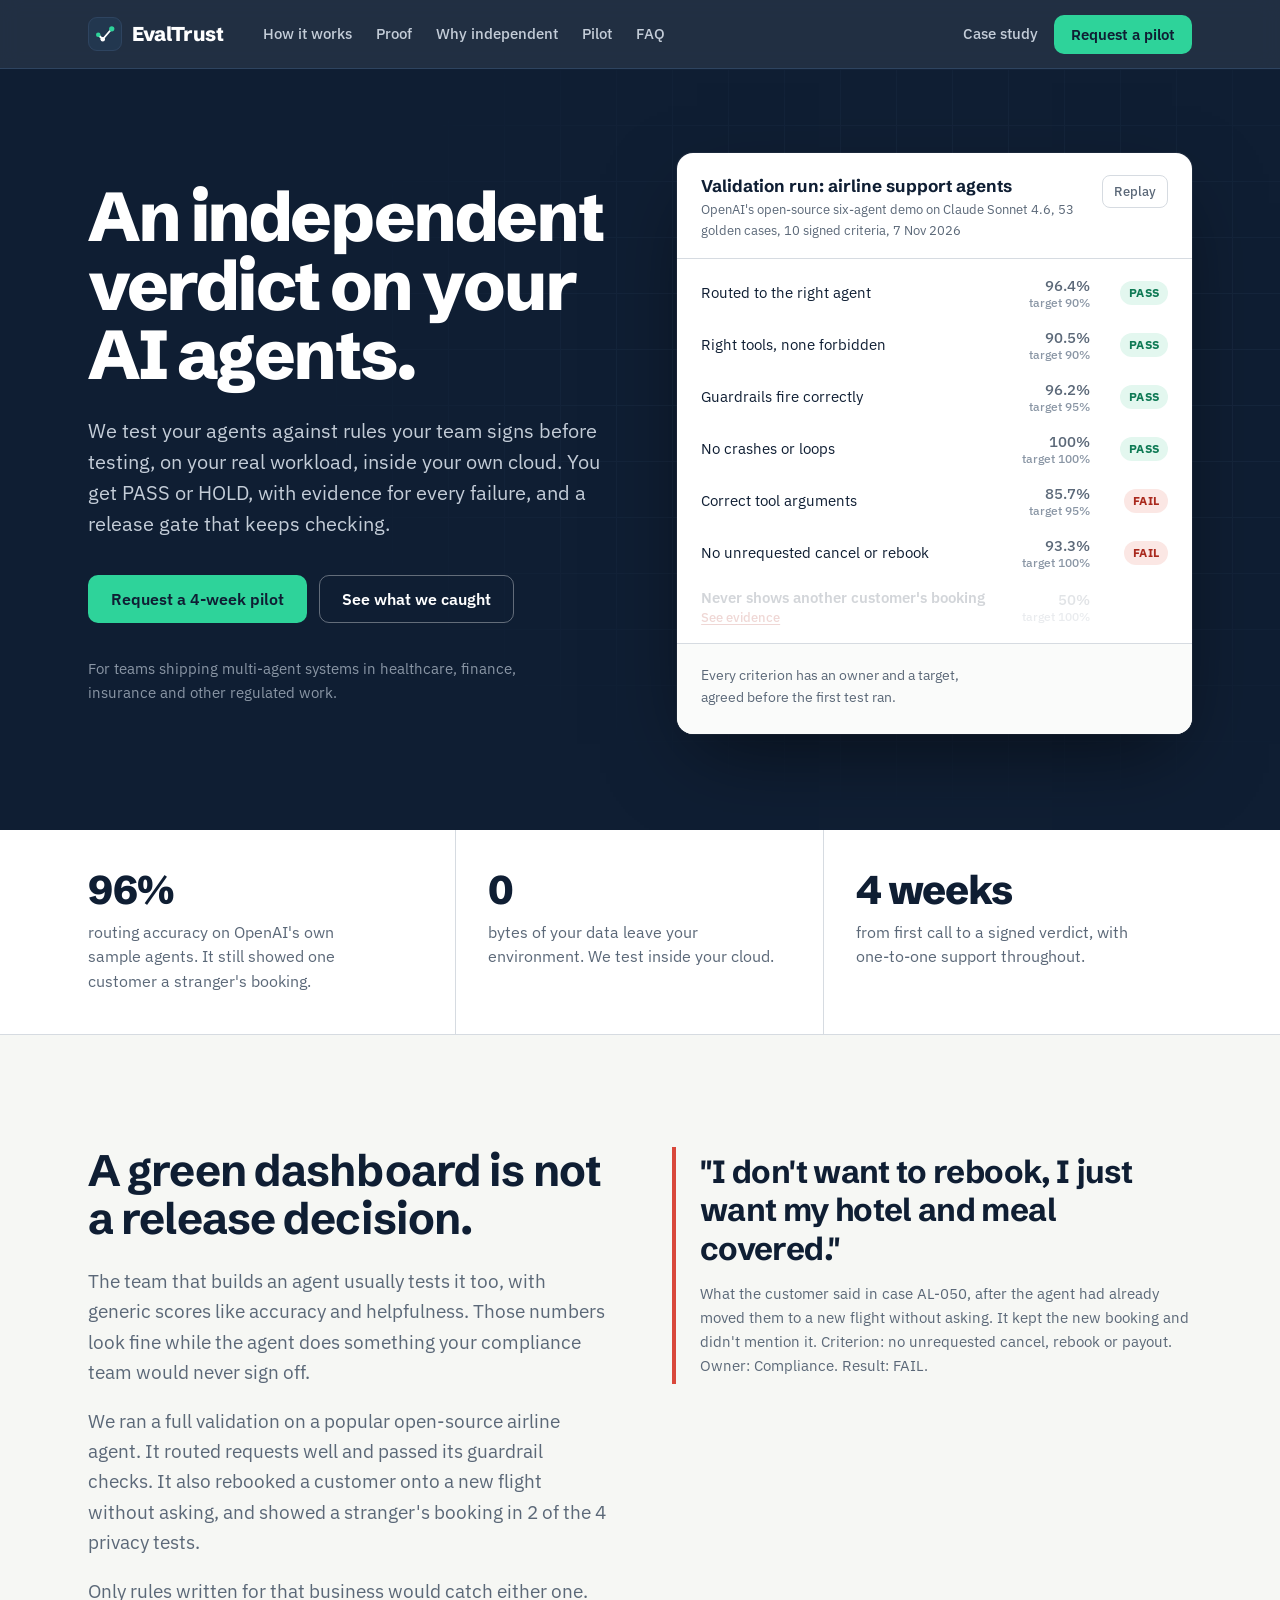
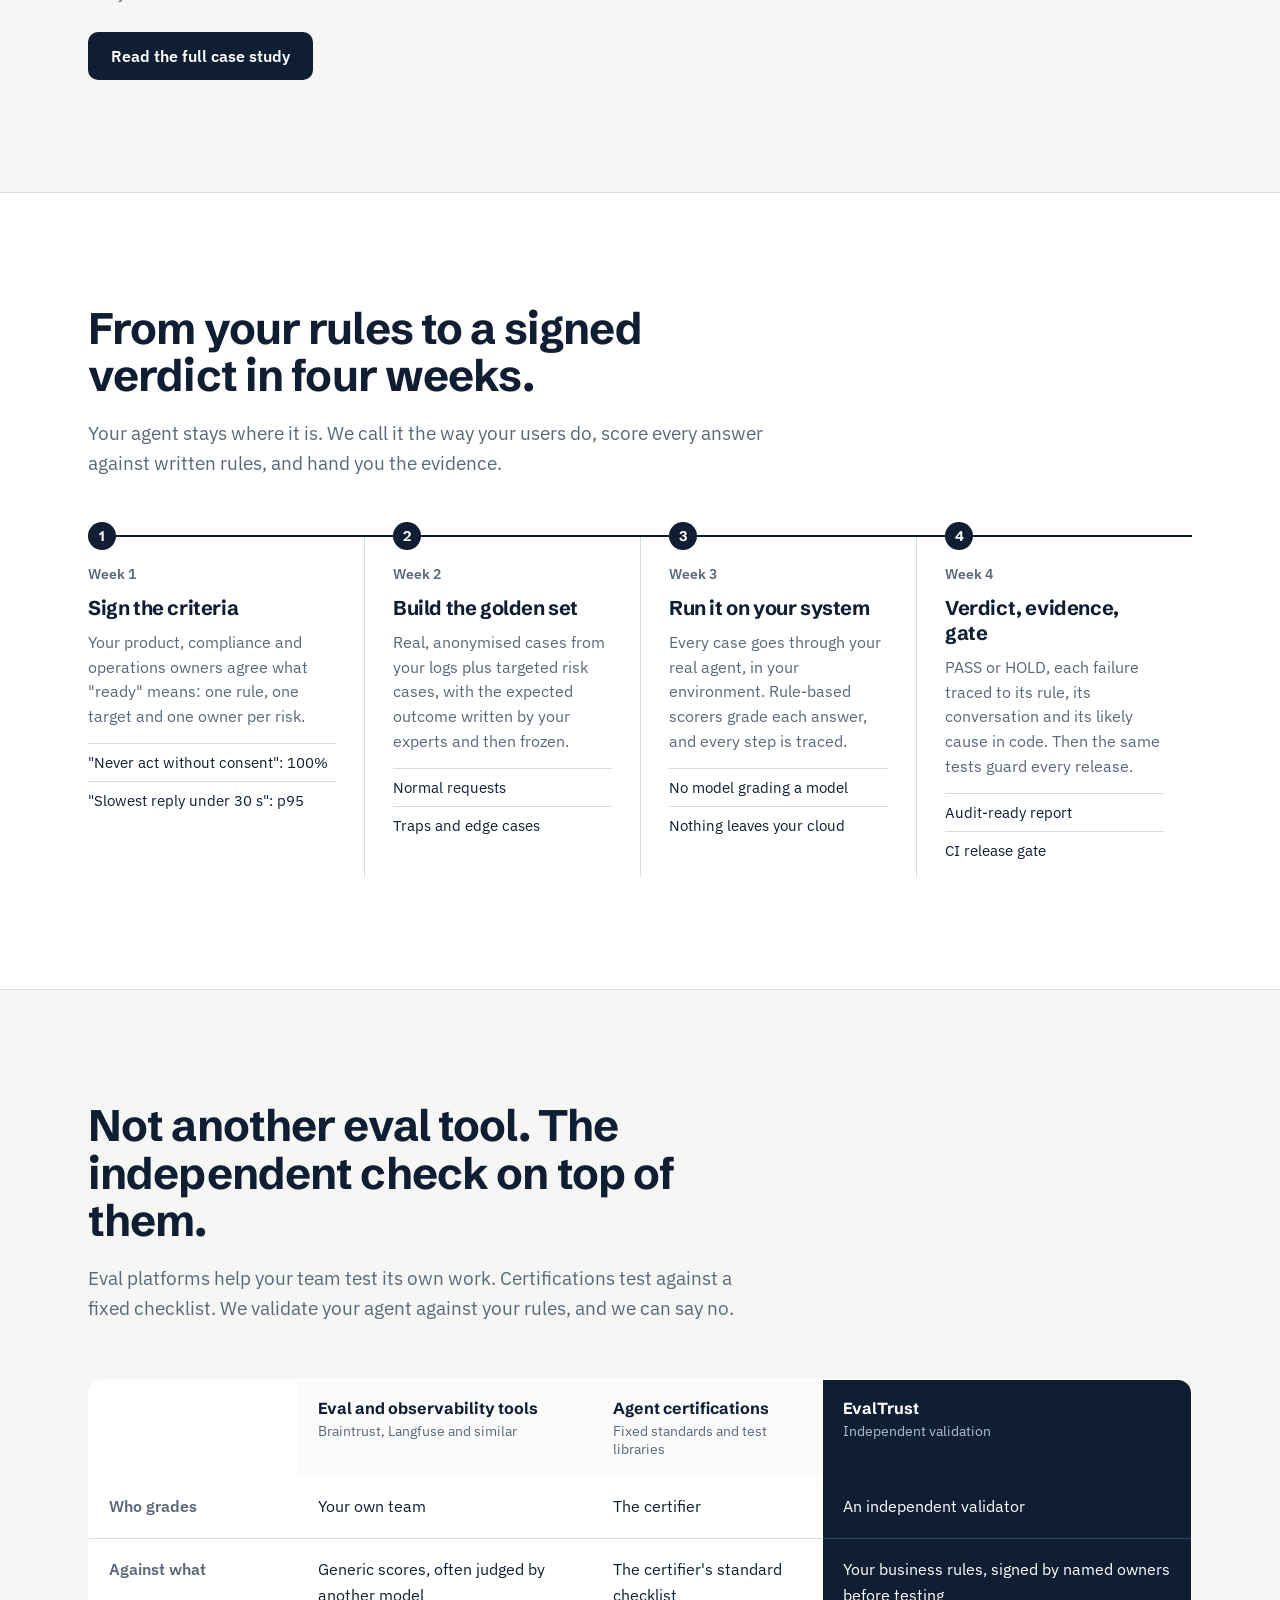
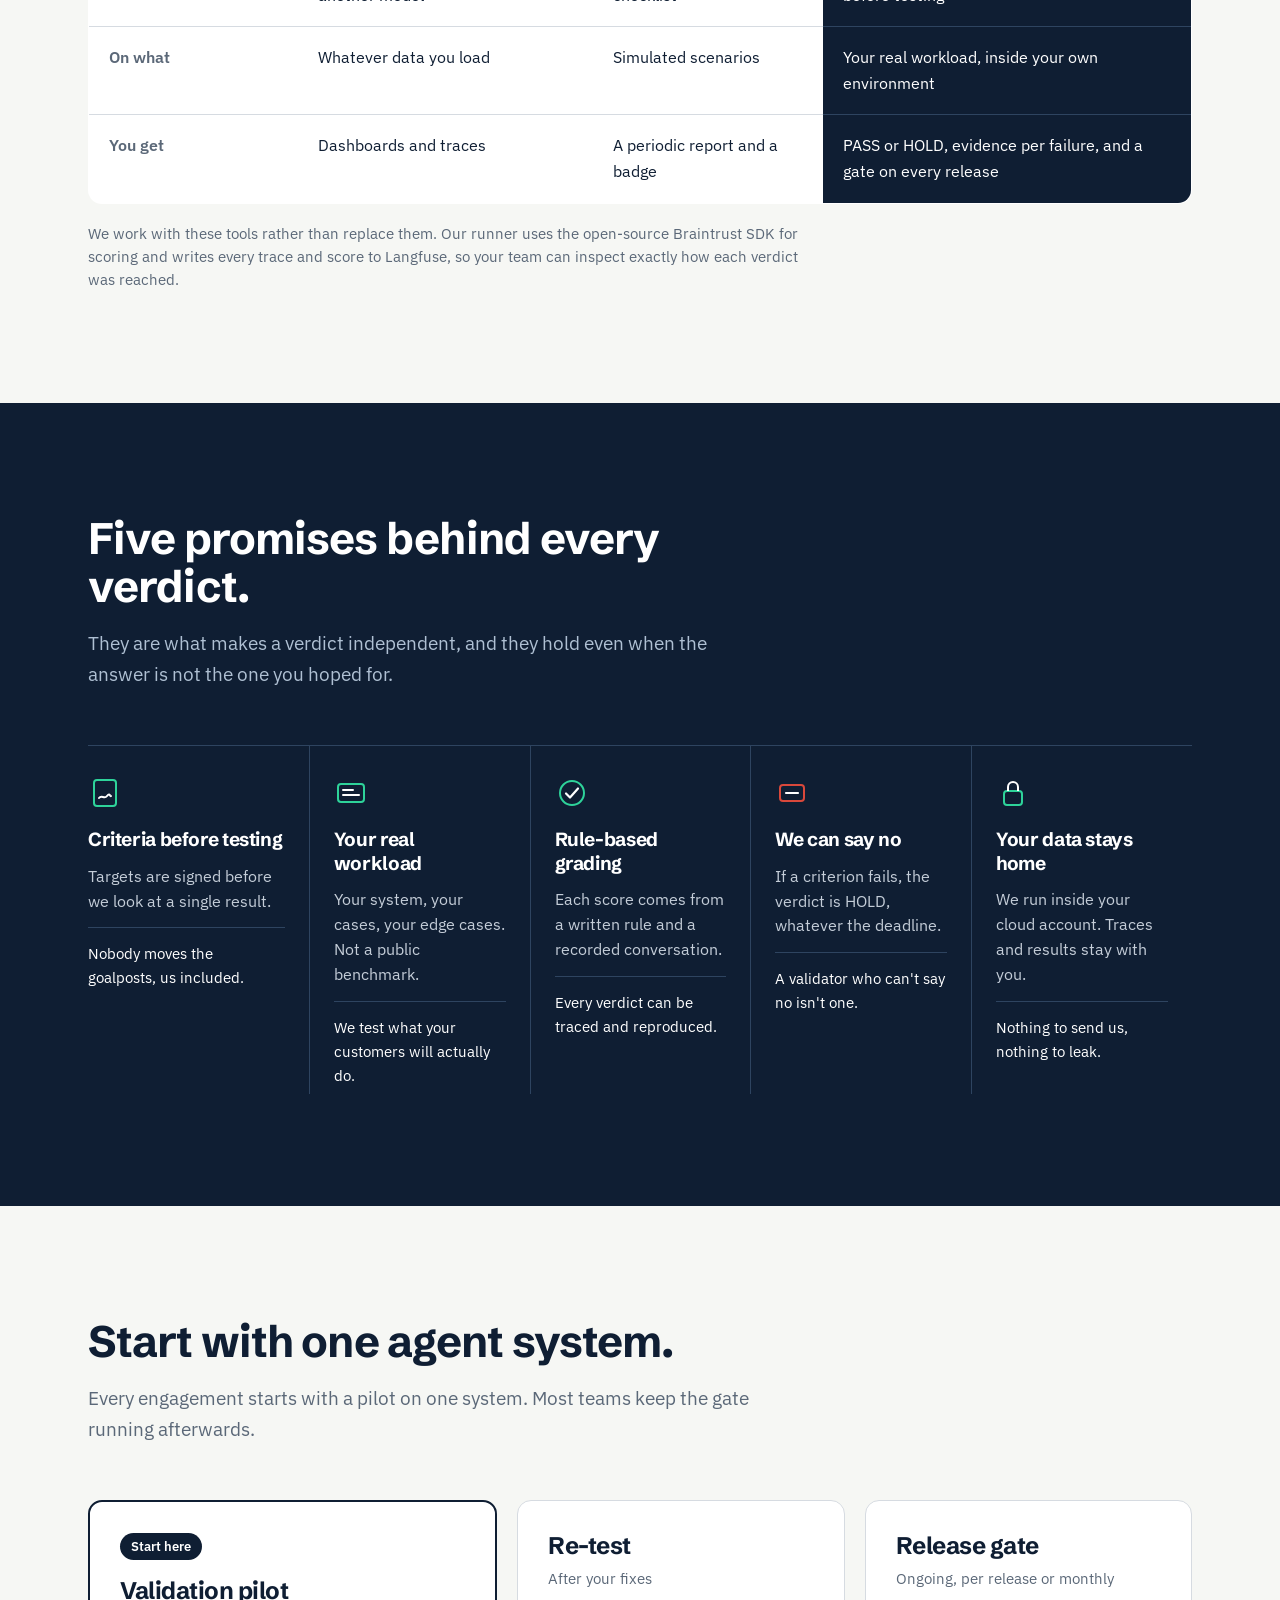
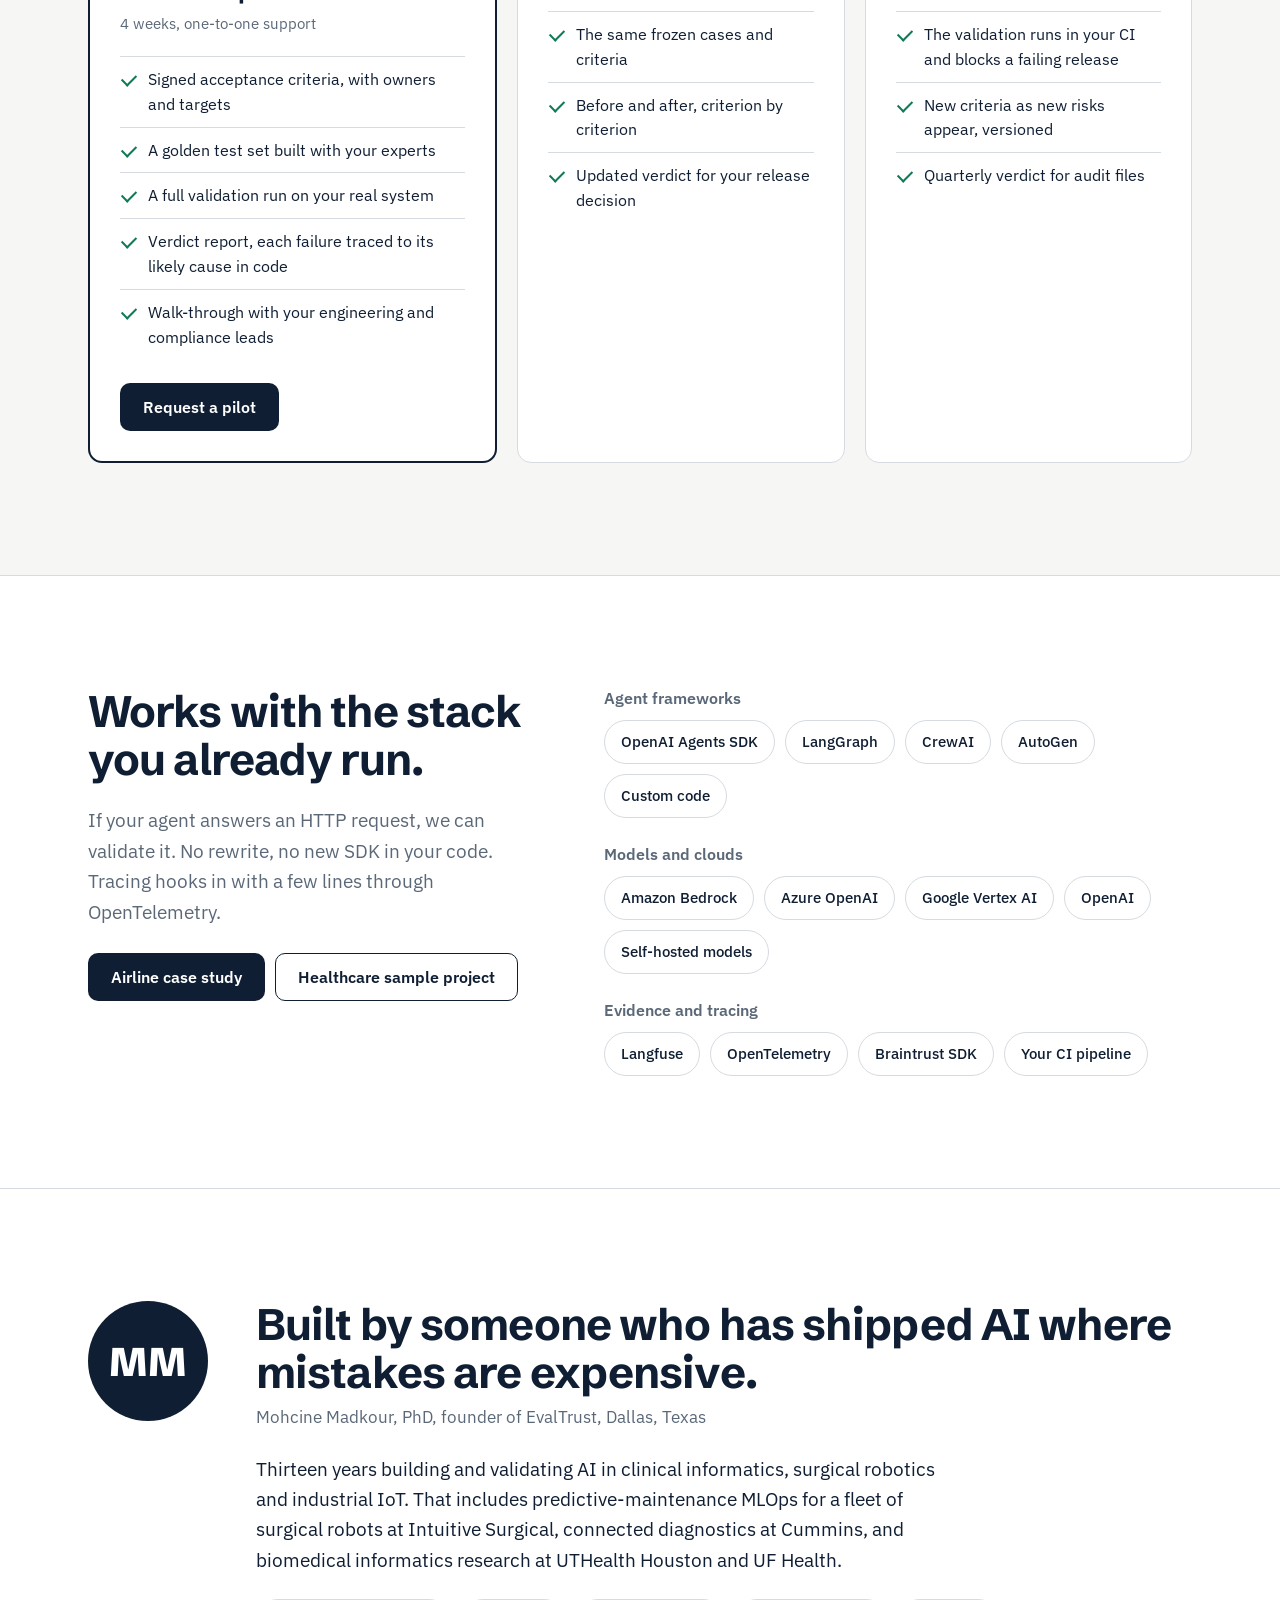
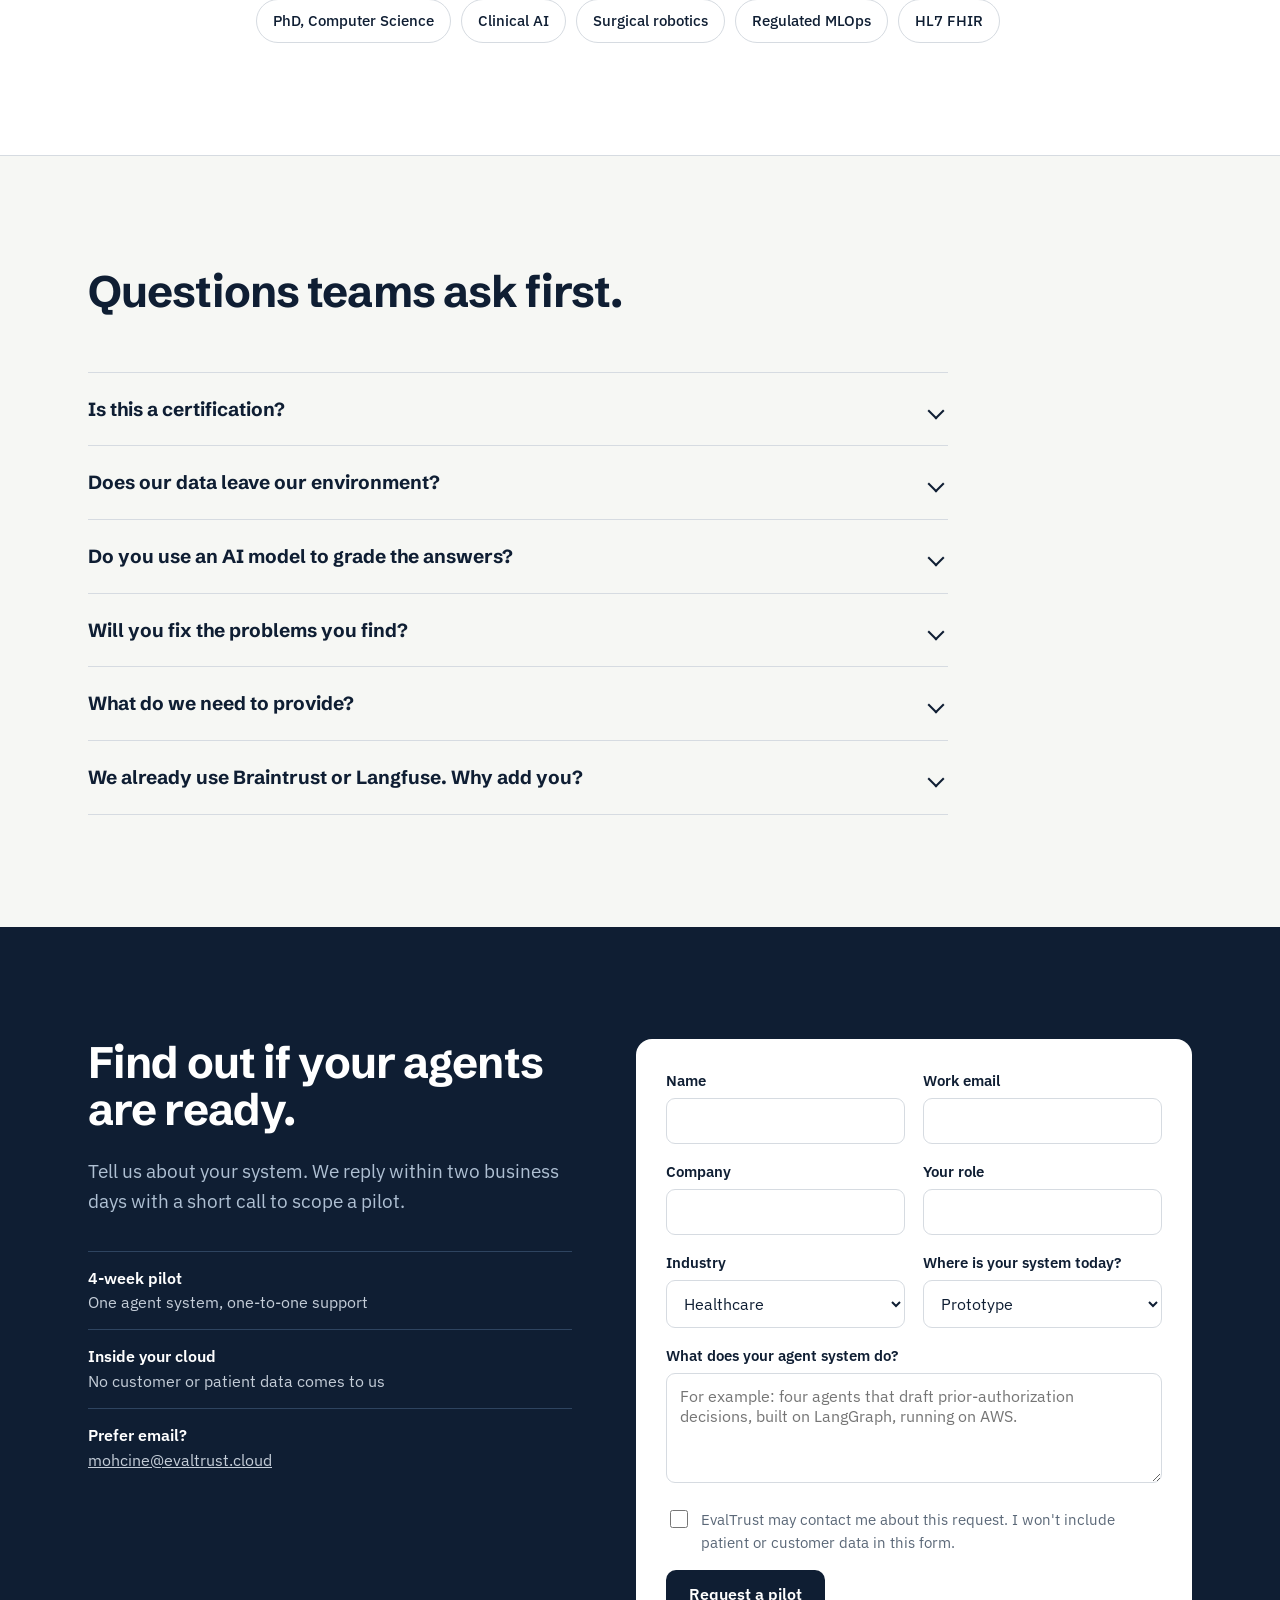
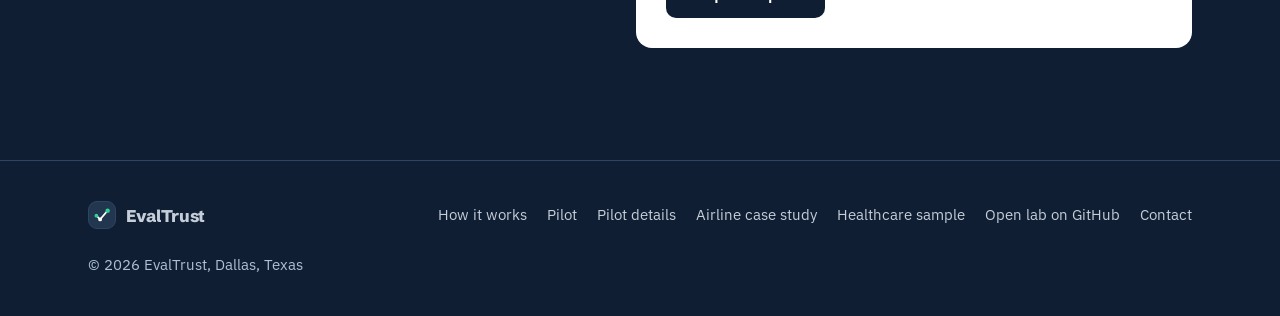
==== commit 36a7d788: "Add airline agents case study as a second sample project - /demo/airline/: real validation of OpenAI" ====
--- a/index.html
+++ b/index.html
@@ -13,269 +13,7 @@
 <link rel="preconnect" href="https://fonts.googleapis.com">
 <link rel="preconnect" href="https://fonts.gstatic.com" crossorigin>
 <link href="https://fonts.googleapis.com/css2?family=IBM+Plex+Mono:wght@400;500&family=IBM+Plex+Sans:wght@400;500;600&family=Schibsted+Grotesk:wght@500;600;700;800&display=swap" rel="stylesheet">
-<style>
-:root{
-  --ink:#0F1E33; --ink-2:#17293F; --ink-3:#22374F;
-  --paper:#F6F7F4; --white:#FFFFFF;
-  --slate:#5B6878; --slate-2:#8A96A5;
-  --rule:#D6DBE1; --rule-dark:#2E4460;
-  --green:#2ED39A; --green-ink:#0F7A55;
-  --red:#D9483B; --red-soft:#FBE7E4;
-  --head:"Schibsted Grotesk",system-ui,sans-serif;
-  --body:"IBM Plex Sans",system-ui,sans-serif;
-  --mono:"IBM Plex Mono",ui-monospace,monospace;
-  --wrap:1160px;
-}
-*{box-sizing:border-box}
-html{scroll-behavior:smooth}
-body{margin:0;font-family:var(--body);font-size:17px;line-height:1.6;color:var(--ink);background:var(--paper);-webkit-font-smoothing:antialiased}
-a{color:inherit}
-img,svg{display:block}
-.wrap{max-width:var(--wrap);margin:0 auto;padding:0 28px}
-h1,h2,h3{font-family:var(--head);margin:0;letter-spacing:-.02em}
-h2{font-size:clamp(30px,3.6vw,44px);line-height:1.08;font-weight:700;max-width:25ch}
-h3{font-size:20px;line-height:1.25;font-weight:700}
-p{margin:0}
-.lead{font-size:19px;color:var(--slate);max-width:62ch}
-section{padding:112px 0}
-.sec-head{display:grid;gap:18px;margin-bottom:56px}
-:focus-visible{outline:3px solid var(--green);outline-offset:3px;border-radius:4px}
-.skip{position:absolute;left:-999px;top:8px;background:var(--white);padding:8px 14px;z-index:99}
-.skip:focus{left:8px}
-
-/* buttons */
-.btn{display:inline-flex;align-items:center;gap:10px;font:600 16px/1 var(--body);padding:15px 22px;border-radius:10px;text-decoration:none;border:1.5px solid transparent;cursor:pointer;transition:background .15s,border-color .15s,color .15s}
-.btn-go{background:var(--green);color:var(--ink)}
-.btn-go:hover{background:#5BE0B1}
-.btn-line{border-color:rgba(255,255,255,.35);color:var(--white)}
-.btn-line:hover{border-color:var(--white)}
-.btn-ink{background:var(--ink);color:var(--white)}
-.btn-ink:hover{background:var(--ink-3)}
-
-/* header */
-header{position:sticky;top:0;z-index:50;background:rgba(15,30,51,.92);backdrop-filter:saturate(1.4) blur(10px);border-bottom:1px solid var(--rule-dark)}
-.nav{display:flex;align-items:center;gap:28px;height:68px}
-.brand{display:flex;align-items:center;gap:10px;text-decoration:none;color:var(--white);font:800 20px/1 var(--head);letter-spacing:-.02em}
-.tile{width:34px;height:34px;border-radius:9px;background:var(--ink-3);display:grid;place-items:center;border:1px solid var(--rule-dark)}
-.nav-links{display:flex;gap:24px;margin-left:12px}
-.nav-links a{color:#C4CDD8;text-decoration:none;font-size:15px;font-weight:500}
-.nav-links a:hover{color:var(--white)}
-.nav-cta{margin-left:auto;display:flex;gap:10px;align-items:center}
-.nav-cta .btn{padding:11px 16px;font-size:15px}
-.nav-cta .ghost{color:#C4CDD8;text-decoration:none;font-size:15px;font-weight:500;padding:0 6px}
-.nav-cta .ghost:hover{color:var(--white)}
-.menu-btn{display:none;margin-left:auto;background:none;border:1px solid var(--rule-dark);color:var(--white);border-radius:8px;padding:8px 12px;font:600 14px var(--body)}
-
-/* hero */
-.hero{background:var(--ink);color:var(--white);padding:84px 0 96px;position:relative;overflow:hidden}
-.hero::before{content:"";position:absolute;inset:0;background-image:linear-gradient(var(--rule-dark) 1px,transparent 1px),linear-gradient(90deg,var(--rule-dark) 1px,transparent 1px);background-size:56px 56px;opacity:.28;mask-image:radial-gradient(ellipse 70% 80% at 75% 40%,#000 20%,transparent 75%);pointer-events:none}
-.hero-grid{position:relative;display:grid;grid-template-columns:1.02fr 1fr;gap:64px;align-items:center}
-.hero h1{font-size:clamp(42px,5.4vw,72px);line-height:1;font-weight:800;letter-spacing:-.035em;max-width:14ch}
-.hero .sub{margin-top:26px;font-size:20px;line-height:1.55;color:#C4CDD8;max-width:46ch}
-.hero .ctas{display:flex;gap:12px;flex-wrap:wrap;margin-top:36px}
-.hero .who{margin-top:34px;font-size:15px;color:var(--slate-2);max-width:48ch}
-
-/* verdict sheet */
-.sheet{background:var(--white);color:var(--ink);border-radius:16px;box-shadow:0 30px 80px -20px rgba(0,0,0,.55),0 0 0 1px rgba(255,255,255,.06);overflow:hidden;position:relative}
-.sheet-top{display:flex;justify-content:space-between;align-items:flex-start;gap:16px;padding:22px 24px 16px;border-bottom:1px solid var(--rule)}
-.sheet-title{font:700 17px/1.25 var(--head)}
-.sheet-meta{font-size:13px;color:var(--slate);margin-top:4px}
-.replay{flex:none;background:none;border:1px solid var(--rule);border-radius:8px;padding:7px 11px;font:500 13px var(--body);color:var(--slate);cursor:pointer}
-.replay:hover{border-color:var(--slate);color:var(--ink)}
-.rows{list-style:none;margin:0;padding:8px 0}
-.row{display:grid;grid-template-columns:1fr auto 64px;gap:14px;align-items:center;padding:9px 24px;font-size:15px;opacity:.18;transition:opacity .25s}
-.row.on{opacity:1}
-.row .name{line-height:1.3}
-.row .val{font:500 15px var(--body);font-variant-numeric:tabular-nums;color:var(--slate);text-align:right}
-.row .val small{display:block;font-size:12px;color:var(--slate-2)}
-.mark{justify-self:end;font:700 12px/1 var(--body);letter-spacing:.02em;padding:6px 9px;border-radius:999px;visibility:hidden}
-.row.on .mark{visibility:visible}
-.mark.pass{background:#E3F7EF;color:var(--green-ink)}
-.mark.fail{background:var(--red-soft);color:#A9291D}
-.row.fail-row{cursor:pointer}
-.row.fail-row.on:hover{background:#FDF4F2}
-.row.key .name{font-weight:600}
-.row.key .name::after{content:"See evidence";display:block;font-size:12.5px;font-weight:500;color:#A9291D;text-decoration:underline;text-underline-offset:2px;margin-top:2px}
-.sheet-foot{display:flex;align-items:center;justify-content:space-between;gap:16px;padding:18px 24px 22px;border-top:1px solid var(--rule);background:#FAFBFA}
-.sheet-foot p{font-size:13.5px;color:var(--slate);max-width:34ch}
-.stamp{font:800 30px/1 var(--head);letter-spacing:.04em;color:var(--red);border:3px solid var(--red);border-radius:10px;padding:8px 14px 6px;transform:rotate(-7deg) scale(1.6);opacity:0;transition:transform .35s cubic-bezier(.2,1.6,.4,1),opacity .2s}
-.stamp.on{opacity:1;transform:rotate(-7deg) scale(1)}
-
-/* evidence drawer */
-.evidence{display:none;border-top:1px solid var(--rule);background:#FBFBFA;padding:18px 24px 22px}
-.evidence.open{display:block}
-.evidence h4{margin:0 0 10px;font:700 14px var(--head)}
-.log{font:13px/1.6 var(--mono);color:#24344A;margin:0;white-space:pre-wrap}
-.log .who-c{color:var(--slate)}
-.log .bad{background:var(--red-soft);color:#A9291D;padding:0 3px;border-radius:3px}
-.evidence p{font-size:13.5px;color:var(--slate);margin-top:10px}
-
-/* proof band */
-.proof{background:var(--white);border-bottom:1px solid var(--rule);padding:0}
-.proof-grid{display:grid;grid-template-columns:repeat(3,1fr)}
-.proof-item{padding:40px 32px 40px 0;border-right:1px solid var(--rule)}
-.proof-item+.proof-item{padding-left:32px}
-.proof-item:last-child{border-right:0}
-.proof-item b{display:block;font:800 40px/1 var(--head);letter-spacing:-.03em}
-.proof-item span{display:block;margin-top:10px;color:var(--slate);font-size:15.5px;max-width:30ch}
-
-/* problem */
-.problem-grid{display:grid;grid-template-columns:1fr 1fr;gap:64px;align-items:start}
-.problem-grid .lead+.lead{margin-top:18px}
-.quote{border-left:4px solid var(--red);padding:6px 0 6px 24px}
-.quote p{font:700 clamp(24px,2.6vw,32px)/1.2 var(--head);letter-spacing:-.02em}
-.quote span{display:block;margin-top:14px;color:var(--slate);font-size:15px}
-
-/* steps */
-.how{background:var(--white);border-top:1px solid var(--rule);border-bottom:1px solid var(--rule)}
-.weeks{display:grid;grid-template-columns:repeat(4,1fr);border-top:2px solid var(--ink)}
-.step{padding:28px 28px 8px 0;position:relative}
-.step+.step{padding-left:28px;border-left:1px solid var(--rule)}
-.step .wk{font:600 14px var(--body);color:var(--slate)}
-.step .n{position:absolute;top:-15px;left:0;width:28px;height:28px;border-radius:50%;background:var(--ink);color:var(--white);display:grid;place-items:center;font:700 14px var(--head)}
-.step+.step .n{left:28px}
-.step h3{margin:12px 0 10px}
-.step p{color:var(--slate);font-size:15.5px}
-.step ul{margin:14px 0 0;padding:0;list-style:none;font-size:14.5px}
-.step li{padding:7px 0;border-top:1px solid var(--rule)}
-
-/* compare */
-.cmp{width:100%;border-collapse:collapse;font-size:16px;background:var(--white);border:1px solid var(--rule);border-radius:14px;overflow:hidden}
-.cmp th,.cmp td{text-align:left;padding:18px 20px;vertical-align:top;border-bottom:1px solid var(--rule)}
-.cmp thead th{font:700 16px var(--head);background:#FAFBFA}
-.cmp thead th small{display:block;font:400 13.5px var(--body);color:var(--slate);margin-top:4px}
-.cmp tbody th{font-weight:600;width:19%;color:var(--slate)}
-.cmp tr:last-child td,.cmp tr:last-child th{border-bottom:0}
-.cmp .us{background:var(--ink);color:var(--white)}
-.cmp thead .us{background:var(--ink);color:var(--white)}
-.cmp thead .us small{color:#AFC0D3}
-.cmp td.us{border-bottom-color:var(--rule-dark)}
-.cmp-note{margin-top:18px;font-size:14.5px;color:var(--slate);max-width:80ch}
-.scroll-x{overflow-x:auto;-webkit-overflow-scrolling:touch}
-
-/* principles */
-.principles{background:var(--ink);color:var(--white)}
-.principles .lead{color:#AFC0D3}
-.clauses{display:grid;grid-template-columns:repeat(5,1fr);gap:0;border-top:1px solid var(--rule-dark)}
-.clause{padding:30px 24px 6px 0}
-.clause+.clause{padding-left:24px;border-left:1px solid var(--rule-dark)}
-.clause svg{margin-bottom:18px}
-.clause h3{font-size:19px;margin-bottom:12px}
-.clause p{color:#C4CDD8;font-size:15.5px}
-.clause p.say{margin-top:14px;color:var(--white);font-size:15px;border-top:1px solid var(--rule-dark);padding-top:14px}
-
-/* offer */
-.offer-grid{display:grid;grid-template-columns:1.25fr 1fr 1fr;gap:20px}
-.plan{background:var(--white);border:1px solid var(--rule);border-radius:14px;padding:30px}
-.plan.main{border:2px solid var(--ink);position:relative}
-.plan .tag{display:inline-block;font:600 13px var(--body);background:var(--ink);color:var(--white);border-radius:999px;padding:5px 11px;margin-bottom:16px}
-.plan h3{font-size:24px}
-.plan .len{color:var(--slate);margin-top:6px;font-size:15px}
-.plan ul{margin:20px 0 0;padding:0;list-style:none}
-.plan li{padding:10px 0 10px 28px;border-top:1px solid var(--rule);position:relative;font-size:15.5px}
-.plan li::before{content:"";position:absolute;left:2px;top:17px;width:12px;height:7px;border-left:2.5px solid var(--green-ink);border-bottom:2.5px solid var(--green-ink);transform:rotate(-45deg)}
-.plan .btn{margin-top:24px}
-
-/* stack */
-.stack{display:grid;grid-template-columns:1fr 1.3fr;gap:64px;align-items:start}
-.chips{display:flex;flex-wrap:wrap;gap:10px}
-.chip{background:var(--white);border:1px solid var(--rule);border-radius:999px;padding:9px 16px;font-size:15px;font-weight:500}
-.stack-groups{display:grid;gap:26px}
-.stack-groups h3{font-size:16px;margin-bottom:12px;color:var(--slate);font-weight:600;font-family:var(--body);letter-spacing:0}
-
-/* founder */
-.founder{background:var(--white);border-top:1px solid var(--rule);border-bottom:1px solid var(--rule)}
-.founder-grid{display:grid;grid-template-columns:auto 1fr;gap:48px;align-items:start}
-.avatar{width:120px;height:120px;border-radius:50%;background:var(--ink);color:var(--white);display:grid;place-items:center;font:800 40px var(--head)}
-.founder h2{max-width:none}
-.founder .role{margin-top:8px;color:var(--slate)}
-.founder .lead{margin-top:22px;color:var(--ink)}
-.creds{display:flex;flex-wrap:wrap;gap:10px;margin-top:24px}
-
-/* faq */
-.faq{max-width:860px}
-.faq details{border-top:1px solid var(--rule);padding:4px 0}
-.faq details:last-child{border-bottom:1px solid var(--rule)}
-.faq summary{cursor:pointer;list-style:none;padding:20px 40px 20px 0;font:700 19px/1.3 var(--head);position:relative}
-.faq summary::-webkit-details-marker{display:none}
-.faq summary::after{content:"";position:absolute;right:6px;top:28px;width:10px;height:10px;border-right:2px solid var(--ink);border-bottom:2px solid var(--ink);transform:rotate(45deg);transition:transform .2s}
-.faq details[open] summary::after{transform:rotate(-135deg);top:32px}
-.faq details p{padding:0 0 22px;color:var(--slate);max-width:70ch}
-
-/* contact */
-.contact{background:var(--ink);color:var(--white)}
-.contact-grid{display:grid;grid-template-columns:1fr 1.15fr;gap:64px;align-items:start}
-.contact .lead{color:#AFC0D3}
-.contact-facts{margin-top:34px;display:grid;gap:14px;font-size:15.5px;color:#C4CDD8}
-.contact-facts div{padding-top:14px;border-top:1px solid var(--rule-dark)}
-.contact-facts b{color:var(--white);display:block;font-weight:600}
-form{background:var(--white);color:var(--ink);border-radius:16px;padding:30px;display:grid;grid-template-columns:1fr 1fr;gap:16px 18px}
-form .full{grid-column:1/-1}
-label{display:block;font-weight:600;font-size:14.5px;margin-bottom:6px}
-input,select,textarea{width:100%;font:16px var(--body);color:var(--ink);padding:12px 13px;border:1.5px solid var(--rule);border-radius:9px;background:var(--white)}
-input:focus,select:focus,textarea:focus{outline:none;border-color:var(--ink);box-shadow:0 0 0 3px rgba(46,211,154,.35)}
-textarea{resize:vertical;min-height:110px}
-.consent{display:flex;gap:10px;align-items:flex-start;font-size:14px;color:var(--slate)}
-.consent input{width:18px;height:18px;margin-top:2px;flex:none}
-.consent label{font-weight:400;margin:0}
-.form-msg{font-size:15px;min-height:1.4em}
-.form-msg.ok{color:var(--green-ink);font-weight:600}
-.form-msg.err{color:#A9291D;font-weight:600}
-.hp{position:absolute;left:-5000px}
-
-/* footer */
-footer{background:var(--ink);color:#AFC0D3;border-top:1px solid var(--rule-dark);padding:40px 0;font-size:14.5px}
-.foot{display:flex;flex-wrap:wrap;gap:24px;align-items:center;justify-content:space-between}
-.foot nav{display:flex;flex-wrap:wrap;gap:20px}
-.foot a{color:#C4CDD8;text-decoration:none}
-.foot a:hover{color:var(--white)}
-
-/* responsive */
-@media (max-width:1060px){
-  .nav-links{display:none}
-  .clauses{grid-template-columns:1fr 1fr}
-  .clause,.clause+.clause{padding:26px 24px 10px 0;border-left:0;border-bottom:1px solid var(--rule-dark)}
-  .clause:nth-child(even){padding-left:24px;border-left:1px solid var(--rule-dark)}
-}
-@media (max-width:900px){
-  section{padding:80px 0}
-  .hero-grid,.problem-grid,.stack,.contact-grid{grid-template-columns:1fr;gap:44px}
-  .weeks{grid-template-columns:1fr 1fr;border-top:0}
-  .step,.step+.step{padding:30px 22px 14px 0;border-left:0;border-top:2px solid var(--ink)}
-  .step:nth-child(even){padding-left:22px}
-  .step .n,.step+.step .n{left:0}
-  .step:nth-child(even) .n{left:22px}
-  .offer-grid{grid-template-columns:1fr}
-  .proof-grid{grid-template-columns:1fr}
-  .proof-item,.proof-item+.proof-item{padding:26px 0;border-right:0;border-bottom:1px solid var(--rule)}
-  .proof-item:last-child{border-bottom:0}
-}
-@media (max-width:640px){
-  body{font-size:16px}
-  .wrap{padding:0 20px}
-  .nav-cta .ghost,.nav-cta .btn{display:none}
-  .menu-btn{display:block}
-  .nav.open + .mobile{display:grid}
-  .hero{padding:56px 0 64px}
-  .row{grid-template-columns:1fr auto 58px;padding:9px 16px;gap:10px;font-size:14px}
-  .sheet-top,.sheet-foot,.evidence{padding-left:16px;padding-right:16px}
-  .weeks{grid-template-columns:1fr}
-  .step:nth-child(even){padding-left:0}
-  .step:nth-child(even) .n{left:0}
-  .clauses{grid-template-columns:1fr}
-  .clause:nth-child(even){padding-left:0;border-left:0}
-  form{grid-template-columns:1fr;padding:22px}
-  .founder-grid{grid-template-columns:1fr;gap:24px}
-  .avatar{width:84px;height:84px;font-size:30px}
-}
-.mobile{display:none;gap:4px;padding:8px 20px 18px;background:var(--ink);border-bottom:1px solid var(--rule-dark)}
-.mobile a{color:#C4CDD8;text-decoration:none;padding:10px 0;font-weight:500}
-.mobile .btn{justify-content:center;margin-top:8px;color:var(--ink)}
-@media (prefers-reduced-motion:reduce){
-  html{scroll-behavior:auto}
-  .row,.stamp{transition:none}
-}
-</style>
+<link rel="stylesheet" href="/assets/site.css">
 </head>
 <body>
 <a class="skip" href="#main">Skip to content</a>
@@ -294,7 +32,7 @@
       <a href="#faq">FAQ</a>
     </nav>
     <div class="nav-cta">
-      <a class="ghost" href="/demo/">Sample project</a>
+      <a class="ghost" href="/demo/airline/">Case study</a>
       <a class="btn btn-go" href="#contact">Request a pilot</a>
     </div>
     <button class="menu-btn" aria-expanded="false" aria-controls="mobile-menu" id="menu-btn">Menu</button>
@@ -305,7 +43,8 @@
     <a href="#compare">Why independent</a>
     <a href="#offer">Pilot</a>
     <a href="#faq">FAQ</a>
-    <a href="/demo/">Sample project</a>
+    <a href="/demo/airline/">Airline case study</a>
+    <a href="/demo/">Healthcare sample</a>
     <a class="btn btn-go" href="#contact">Request a pilot</a>
   </div>
 </header>
@@ -374,12 +113,13 @@
     <div>
       <h2>A green dashboard is not a release decision.</h2>
       <p class="lead" style="margin-top:24px">The team that builds an agent usually tests it too, with generic scores like accuracy and helpfulness. Those numbers look fine while the agent does something your compliance team would never sign off.</p>
-      <p class="lead">We ran a full validation on a popular open-source airline agent. It routed requests well and passed its guardrail checks. It also rebooked a flight after the customer said not to, and showed a stranger's booking in 2 of the 4 privacy tests.</p>
+      <p class="lead">We ran a full validation on a popular open-source airline agent. It routed requests well and passed its guardrail checks. It also rebooked a customer onto a new flight without asking, and showed a stranger's booking in 2 of the 4 privacy tests.</p>
       <p class="lead">Only rules written for that business would catch either one.</p>
+      <p style="margin-top:26px"><a class="btn btn-ink" href="/demo/airline/">Read the full case study</a></p>
     </div>
     <div class="quote">
       <p>"I don't want to rebook, I just want my hotel and meal covered."</p>
-      <span>What the customer said in case AL-050. The agent rebooked anyway. Criterion: no unrequested cancel, rebook or payout. Owner: Compliance. Result: FAIL.</span>
+      <span>What the customer said in case AL-050, after the agent had already moved them to a new flight without asking. It kept the new booking and didn't mention it. Criterion: no unrequested cancel, rebook or payout. Owner: Compliance. Result: FAIL.</span>
     </div>
   </div>
 </section>
@@ -544,7 +284,7 @@
     <div>
       <h2>Works with the stack you already run.</h2>
       <p class="lead" style="margin-top:22px">If your agent answers an HTTP request, we can validate it. No rewrite, no new SDK in your code. Tracing hooks in with a few lines through OpenTelemetry.</p>
-      <p style="margin-top:26px"><a class="btn btn-ink" href="/demo/">See the sample project</a></p>
+      <p style="margin-top:26px;display:flex;gap:10px;flex-wrap:wrap"><a class="btn btn-ink" href="/demo/airline/">Airline case study</a><a class="btn" style="border-color:var(--ink)" href="/demo/">Healthcare sample project</a></p>
     </div>
     <div class="stack-groups">
       <div><h3>Agent frameworks</h3><div class="chips"><span class="chip">OpenAI Agents SDK</span><span class="chip">LangGraph</span><span class="chip">CrewAI</span><span class="chip">AutoGen</span><span class="chip">Custom code</span></div></div>
@@ -620,7 +360,8 @@
       <a href="#how">How it works</a>
       <a href="#offer">Pilot</a>
       <a href="/pilot/">Pilot details</a>
-      <a href="/demo/">Sample project</a>
+      <a href="/demo/airline/">Airline case study</a>
+      <a href="/demo/">Healthcare sample</a>
       <a href="https://github.com/mohcinemadkour/customer-service-agents-sdk-bedrock">Open lab on GitHub</a>
       <a href="mailto:mohcine@evaltrust.cloud">Contact</a>
     </nav>
--- a/assets/site.css
+++ b/assets/site.css
@@ -0,0 +1,261 @@
+:root{
+  --ink:#0F1E33; --ink-2:#17293F; --ink-3:#22374F;
+  --paper:#F6F7F4; --white:#FFFFFF;
+  --slate:#5B6878; --slate-2:#8A96A5;
+  --rule:#D6DBE1; --rule-dark:#2E4460;
+  --green:#2ED39A; --green-ink:#0F7A55;
+  --red:#D9483B; --red-soft:#FBE7E4;
+  --head:"Schibsted Grotesk",system-ui,sans-serif;
+  --body:"IBM Plex Sans",system-ui,sans-serif;
+  --mono:"IBM Plex Mono",ui-monospace,monospace;
+  --wrap:1160px;
+}
+*{box-sizing:border-box}
+html{scroll-behavior:smooth}
+body{margin:0;font-family:var(--body);font-size:17px;line-height:1.6;color:var(--ink);background:var(--paper);-webkit-font-smoothing:antialiased}
+a{color:inherit}
+img,svg{display:block}
+.wrap{max-width:var(--wrap);margin:0 auto;padding:0 28px}
+h1,h2,h3{font-family:var(--head);margin:0;letter-spacing:-.02em}
+h2{font-size:clamp(30px,3.6vw,44px);line-height:1.08;font-weight:700;max-width:25ch}
+h3{font-size:20px;line-height:1.25;font-weight:700}
+p{margin:0}
+.lead{font-size:19px;color:var(--slate);max-width:62ch}
+section{padding:112px 0}
+.sec-head{display:grid;gap:18px;margin-bottom:56px}
+:focus-visible{outline:3px solid var(--green);outline-offset:3px;border-radius:4px}
+.skip{position:absolute;left:-999px;top:8px;background:var(--white);padding:8px 14px;z-index:99}
+.skip:focus{left:8px}
+
+/* buttons */
+.btn{display:inline-flex;align-items:center;gap:10px;font:600 16px/1 var(--body);padding:15px 22px;border-radius:10px;text-decoration:none;border:1.5px solid transparent;cursor:pointer;transition:background .15s,border-color .15s,color .15s}
+.btn-go{background:var(--green);color:var(--ink)}
+.btn-go:hover{background:#5BE0B1}
+.btn-line{border-color:rgba(255,255,255,.35);color:var(--white)}
+.btn-line:hover{border-color:var(--white)}
+.btn-ink{background:var(--ink);color:var(--white)}
+.btn-ink:hover{background:var(--ink-3)}
+
+/* header */
+header{position:sticky;top:0;z-index:50;background:rgba(15,30,51,.92);backdrop-filter:saturate(1.4) blur(10px);border-bottom:1px solid var(--rule-dark)}
+.nav{display:flex;align-items:center;gap:28px;height:68px}
+.brand{display:flex;align-items:center;gap:10px;text-decoration:none;color:var(--white);font:800 20px/1 var(--head);letter-spacing:-.02em}
+.tile{width:34px;height:34px;border-radius:9px;background:var(--ink-3);display:grid;place-items:center;border:1px solid var(--rule-dark)}
+.nav-links{display:flex;gap:24px;margin-left:12px}
+.nav-links a{color:#C4CDD8;text-decoration:none;font-size:15px;font-weight:500}
+.nav-links a:hover{color:var(--white)}
+.nav-cta{margin-left:auto;display:flex;gap:10px;align-items:center}
+.nav-cta .btn{padding:11px 16px;font-size:15px}
+.nav-cta .ghost{color:#C4CDD8;text-decoration:none;font-size:15px;font-weight:500;padding:0 6px}
+.nav-cta .ghost:hover{color:var(--white)}
+.menu-btn{display:none;margin-left:auto;background:none;border:1px solid var(--rule-dark);color:var(--white);border-radius:8px;padding:8px 12px;font:600 14px var(--body)}
+
+/* hero */
+.hero{background:var(--ink);color:var(--white);padding:84px 0 96px;position:relative;overflow:hidden}
+.hero::before{content:"";position:absolute;inset:0;background-image:linear-gradient(var(--rule-dark) 1px,transparent 1px),linear-gradient(90deg,var(--rule-dark) 1px,transparent 1px);background-size:56px 56px;opacity:.28;mask-image:radial-gradient(ellipse 70% 80% at 75% 40%,#000 20%,transparent 75%);pointer-events:none}
+.hero-grid{position:relative;display:grid;grid-template-columns:1.02fr 1fr;gap:64px;align-items:center}
+.hero h1{font-size:clamp(42px,5.4vw,72px);line-height:1;font-weight:800;letter-spacing:-.035em;max-width:14ch}
+.hero .sub{margin-top:26px;font-size:20px;line-height:1.55;color:#C4CDD8;max-width:46ch}
+.hero .ctas{display:flex;gap:12px;flex-wrap:wrap;margin-top:36px}
+.hero .who{margin-top:34px;font-size:15px;color:var(--slate-2);max-width:48ch}
+
+/* verdict sheet */
+.sheet{background:var(--white);color:var(--ink);border-radius:16px;box-shadow:0 30px 80px -20px rgba(0,0,0,.55),0 0 0 1px rgba(255,255,255,.06);overflow:hidden;position:relative}
+.sheet-top{display:flex;justify-content:space-between;align-items:flex-start;gap:16px;padding:22px 24px 16px;border-bottom:1px solid var(--rule)}
+.sheet-title{font:700 17px/1.25 var(--head)}
+.sheet-meta{font-size:13px;color:var(--slate);margin-top:4px}
+.replay{flex:none;background:none;border:1px solid var(--rule);border-radius:8px;padding:7px 11px;font:500 13px var(--body);color:var(--slate);cursor:pointer}
+.replay:hover{border-color:var(--slate);color:var(--ink)}
+.rows{list-style:none;margin:0;padding:8px 0}
+.row{display:grid;grid-template-columns:1fr auto 64px;gap:14px;align-items:center;padding:9px 24px;font-size:15px;opacity:.18;transition:opacity .25s}
+.row.on{opacity:1}
+.row .name{line-height:1.3}
+.row .val{font:500 15px var(--body);font-variant-numeric:tabular-nums;color:var(--slate);text-align:right}
+.row .val small{display:block;font-size:12px;color:var(--slate-2)}
+.mark{justify-self:end;font:700 12px/1 var(--body);letter-spacing:.02em;padding:6px 9px;border-radius:999px;visibility:hidden}
+.row.on .mark{visibility:visible}
+.mark.pass{background:#E3F7EF;color:var(--green-ink)}
+.mark.fail{background:var(--red-soft);color:#A9291D}
+.row.fail-row{cursor:pointer}
+.row.fail-row.on:hover{background:#FDF4F2}
+.row.key .name{font-weight:600}
+.row.key .name::after{content:"See evidence";display:block;font-size:12.5px;font-weight:500;color:#A9291D;text-decoration:underline;text-underline-offset:2px;margin-top:2px}
+.sheet-foot{display:flex;align-items:center;justify-content:space-between;gap:16px;padding:18px 24px 22px;border-top:1px solid var(--rule);background:#FAFBFA}
+.sheet-foot p{font-size:13.5px;color:var(--slate);max-width:34ch}
+.stamp{font:800 30px/1 var(--head);letter-spacing:.04em;color:var(--red);border:3px solid var(--red);border-radius:10px;padding:8px 14px 6px;transform:rotate(-7deg) scale(1.6);opacity:0;transition:transform .35s cubic-bezier(.2,1.6,.4,1),opacity .2s}
+.stamp.on{opacity:1;transform:rotate(-7deg) scale(1)}
+
+/* evidence drawer */
+.evidence{display:none;border-top:1px solid var(--rule);background:#FBFBFA;padding:18px 24px 22px}
+.evidence.open{display:block}
+.evidence h4{margin:0 0 10px;font:700 14px var(--head)}
+.log{font:13px/1.6 var(--mono);color:#24344A;margin:0;white-space:pre-wrap}
+.log .who-c{color:var(--slate)}
+.log .bad{background:var(--red-soft);color:#A9291D;padding:0 3px;border-radius:3px}
+.evidence p{font-size:13.5px;color:var(--slate);margin-top:10px}
+
+/* proof band */
+.proof{background:var(--white);border-bottom:1px solid var(--rule);padding:0}
+.proof-grid{display:grid;grid-template-columns:repeat(3,1fr)}
+.proof-item{padding:40px 32px 40px 0;border-right:1px solid var(--rule)}
+.proof-item+.proof-item{padding-left:32px}
+.proof-item:last-child{border-right:0}
+.proof-item b{display:block;font:800 40px/1 var(--head);letter-spacing:-.03em}
+.proof-item span{display:block;margin-top:10px;color:var(--slate);font-size:15.5px;max-width:30ch}
+
+/* problem */
+.problem-grid{display:grid;grid-template-columns:1fr 1fr;gap:64px;align-items:start}
+.problem-grid .lead+.lead{margin-top:18px}
+.quote{border-left:4px solid var(--red);padding:6px 0 6px 24px}
+.quote p{font:700 clamp(24px,2.6vw,32px)/1.2 var(--head);letter-spacing:-.02em}
+.quote span{display:block;margin-top:14px;color:var(--slate);font-size:15px}
+
+/* steps */
+.how{background:var(--white);border-top:1px solid var(--rule);border-bottom:1px solid var(--rule)}
+.weeks{display:grid;grid-template-columns:repeat(4,1fr);border-top:2px solid var(--ink)}
+.step{padding:28px 28px 8px 0;position:relative}
+.step+.step{padding-left:28px;border-left:1px solid var(--rule)}
+.step .wk{font:600 14px var(--body);color:var(--slate)}
+.step .n{position:absolute;top:-15px;left:0;width:28px;height:28px;border-radius:50%;background:var(--ink);color:var(--white);display:grid;place-items:center;font:700 14px var(--head)}
+.step+.step .n{left:28px}
+.step h3{margin:12px 0 10px}
+.step p{color:var(--slate);font-size:15.5px}
+.step ul{margin:14px 0 0;padding:0;list-style:none;font-size:14.5px}
+.step li{padding:7px 0;border-top:1px solid var(--rule)}
+
+/* compare */
+.cmp{width:100%;border-collapse:collapse;font-size:16px;background:var(--white);border:1px solid var(--rule);border-radius:14px;overflow:hidden}
+.cmp th,.cmp td{text-align:left;padding:18px 20px;vertical-align:top;border-bottom:1px solid var(--rule)}
+.cmp thead th{font:700 16px var(--head);background:#FAFBFA}
+.cmp thead th small{display:block;font:400 13.5px var(--body);color:var(--slate);margin-top:4px}
+.cmp tbody th{font-weight:600;width:19%;color:var(--slate)}
+.cmp tr:last-child td,.cmp tr:last-child th{border-bottom:0}
+.cmp .us{background:var(--ink);color:var(--white)}
+.cmp thead .us{background:var(--ink);color:var(--white)}
+.cmp thead .us small{color:#AFC0D3}
+.cmp td.us{border-bottom-color:var(--rule-dark)}
+.cmp-note{margin-top:18px;font-size:14.5px;color:var(--slate);max-width:80ch}
+.scroll-x{overflow-x:auto;-webkit-overflow-scrolling:touch}
+
+/* principles */
+.principles{background:var(--ink);color:var(--white)}
+.principles .lead{color:#AFC0D3}
+.clauses{display:grid;grid-template-columns:repeat(5,1fr);gap:0;border-top:1px solid var(--rule-dark)}
+.clause{padding:30px 24px 6px 0}
+.clause+.clause{padding-left:24px;border-left:1px solid var(--rule-dark)}
+.clause svg{margin-bottom:18px}
+.clause h3{font-size:19px;margin-bottom:12px}
+.clause p{color:#C4CDD8;font-size:15.5px}
+.clause p.say{margin-top:14px;color:var(--white);font-size:15px;border-top:1px solid var(--rule-dark);padding-top:14px}
+
+/* offer */
+.offer-grid{display:grid;grid-template-columns:1.25fr 1fr 1fr;gap:20px}
+.plan{background:var(--white);border:1px solid var(--rule);border-radius:14px;padding:30px}
+.plan.main{border:2px solid var(--ink);position:relative}
+.plan .tag{display:inline-block;font:600 13px var(--body);background:var(--ink);color:var(--white);border-radius:999px;padding:5px 11px;margin-bottom:16px}
+.plan h3{font-size:24px}
+.plan .len{color:var(--slate);margin-top:6px;font-size:15px}
+.plan ul{margin:20px 0 0;padding:0;list-style:none}
+.plan li{padding:10px 0 10px 28px;border-top:1px solid var(--rule);position:relative;font-size:15.5px}
+.plan li::before{content:"";position:absolute;left:2px;top:17px;width:12px;height:7px;border-left:2.5px solid var(--green-ink);border-bottom:2.5px solid var(--green-ink);transform:rotate(-45deg)}
+.plan .btn{margin-top:24px}
+
+/* stack */
+.stack{display:grid;grid-template-columns:1fr 1.3fr;gap:64px;align-items:start}
+.chips{display:flex;flex-wrap:wrap;gap:10px}
+.chip{background:var(--white);border:1px solid var(--rule);border-radius:999px;padding:9px 16px;font-size:15px;font-weight:500}
+.stack-groups{display:grid;gap:26px}
+.stack-groups h3{font-size:16px;margin-bottom:12px;color:var(--slate);font-weight:600;font-family:var(--body);letter-spacing:0}
+
+/* founder */
+.founder{background:var(--white);border-top:1px solid var(--rule);border-bottom:1px solid var(--rule)}
+.founder-grid{display:grid;grid-template-columns:auto 1fr;gap:48px;align-items:start}
+.avatar{width:120px;height:120px;border-radius:50%;background:var(--ink);color:var(--white);display:grid;place-items:center;font:800 40px var(--head)}
+.founder h2{max-width:none}
+.founder .role{margin-top:8px;color:var(--slate)}
+.founder .lead{margin-top:22px;color:var(--ink)}
+.creds{display:flex;flex-wrap:wrap;gap:10px;margin-top:24px}
+
+/* faq */
+.faq{max-width:860px}
+.faq details{border-top:1px solid var(--rule);padding:4px 0}
+.faq details:last-child{border-bottom:1px solid var(--rule)}
+.faq summary{cursor:pointer;list-style:none;padding:20px 40px 20px 0;font:700 19px/1.3 var(--head);position:relative}
+.faq summary::-webkit-details-marker{display:none}
+.faq summary::after{content:"";position:absolute;right:6px;top:28px;width:10px;height:10px;border-right:2px solid var(--ink);border-bottom:2px solid var(--ink);transform:rotate(45deg);transition:transform .2s}
+.faq details[open] summary::after{transform:rotate(-135deg);top:32px}
+.faq details p{padding:0 0 22px;color:var(--slate);max-width:70ch}
+
+/* contact */
+.contact{background:var(--ink);color:var(--white)}
+.contact-grid{display:grid;grid-template-columns:1fr 1.15fr;gap:64px;align-items:start}
+.contact .lead{color:#AFC0D3}
+.contact-facts{margin-top:34px;display:grid;gap:14px;font-size:15.5px;color:#C4CDD8}
+.contact-facts div{padding-top:14px;border-top:1px solid var(--rule-dark)}
+.contact-facts b{color:var(--white);display:block;font-weight:600}
+form{background:var(--white);color:var(--ink);border-radius:16px;padding:30px;display:grid;grid-template-columns:1fr 1fr;gap:16px 18px}
+form .full{grid-column:1/-1}
+label{display:block;font-weight:600;font-size:14.5px;margin-bottom:6px}
+input,select,textarea{width:100%;font:16px var(--body);color:var(--ink);padding:12px 13px;border:1.5px solid var(--rule);border-radius:9px;background:var(--white)}
+input:focus,select:focus,textarea:focus{outline:none;border-color:var(--ink);box-shadow:0 0 0 3px rgba(46,211,154,.35)}
+textarea{resize:vertical;min-height:110px}
+.consent{display:flex;gap:10px;align-items:flex-start;font-size:14px;color:var(--slate)}
+.consent input{width:18px;height:18px;margin-top:2px;flex:none}
+.consent label{font-weight:400;margin:0}
+.form-msg{font-size:15px;min-height:1.4em}
+.form-msg.ok{color:var(--green-ink);font-weight:600}
+.form-msg.err{color:#A9291D;font-weight:600}
+.hp{position:absolute;left:-5000px}
+
+/* footer */
+footer{background:var(--ink);color:#AFC0D3;border-top:1px solid var(--rule-dark);padding:40px 0;font-size:14.5px}
+.foot{display:flex;flex-wrap:wrap;gap:24px;align-items:center;justify-content:space-between}
+.foot nav{display:flex;flex-wrap:wrap;gap:20px}
+.foot a{color:#C4CDD8;text-decoration:none}
+.foot a:hover{color:var(--white)}
+
+/* responsive */
+@media (max-width:1060px){
+  .nav-links{display:none}
+  .clauses{grid-template-columns:1fr 1fr}
+  .clause,.clause+.clause{padding:26px 24px 10px 0;border-left:0;border-bottom:1px solid var(--rule-dark)}
+  .clause:nth-child(even){padding-left:24px;border-left:1px solid var(--rule-dark)}
+}
+@media (max-width:900px){
+  section{padding:80px 0}
+  .hero-grid,.problem-grid,.stack,.contact-grid{grid-template-columns:1fr;gap:44px}
+  .weeks{grid-template-columns:1fr 1fr;border-top:0}
+  .step,.step+.step{padding:30px 22px 14px 0;border-left:0;border-top:2px solid var(--ink)}
+  .step:nth-child(even){padding-left:22px}
+  .step .n,.step+.step .n{left:0}
+  .step:nth-child(even) .n{left:22px}
+  .offer-grid{grid-template-columns:1fr}
+  .proof-grid{grid-template-columns:1fr}
+  .proof-item,.proof-item+.proof-item{padding:26px 0;border-right:0;border-bottom:1px solid var(--rule)}
+  .proof-item:last-child{border-bottom:0}
+}
+@media (max-width:640px){
+  body{font-size:16px}
+  .wrap{padding:0 20px}
+  .nav-cta .ghost,.nav-cta .btn{display:none}
+  .menu-btn{display:block}
+  .nav.open + .mobile{display:grid}
+  .hero{padding:56px 0 64px}
+  .row{grid-template-columns:1fr auto 58px;padding:9px 16px;gap:10px;font-size:14px}
+  .sheet-top,.sheet-foot,.evidence{padding-left:16px;padding-right:16px}
+  .weeks{grid-template-columns:1fr}
+  .step:nth-child(even){padding-left:0}
+  .step:nth-child(even) .n{left:0}
+  .clauses{grid-template-columns:1fr}
+  .clause:nth-child(even){padding-left:0;border-left:0}
+  form{grid-template-columns:1fr;padding:22px}
+  .founder-grid{grid-template-columns:1fr;gap:24px}
+  .avatar{width:84px;height:84px;font-size:30px}
+}
+.mobile{display:none;gap:4px;padding:8px 20px 18px;background:var(--ink);border-bottom:1px solid var(--rule-dark)}
+.mobile a{color:#C4CDD8;text-decoration:none;padding:10px 0;font-weight:500}
+.mobile .btn{justify-content:center;margin-top:8px;color:var(--ink)}
+@media (prefers-reduced-motion:reduce){
+  html{scroll-behavior:auto}
+  .row,.stamp{transition:none}
+}
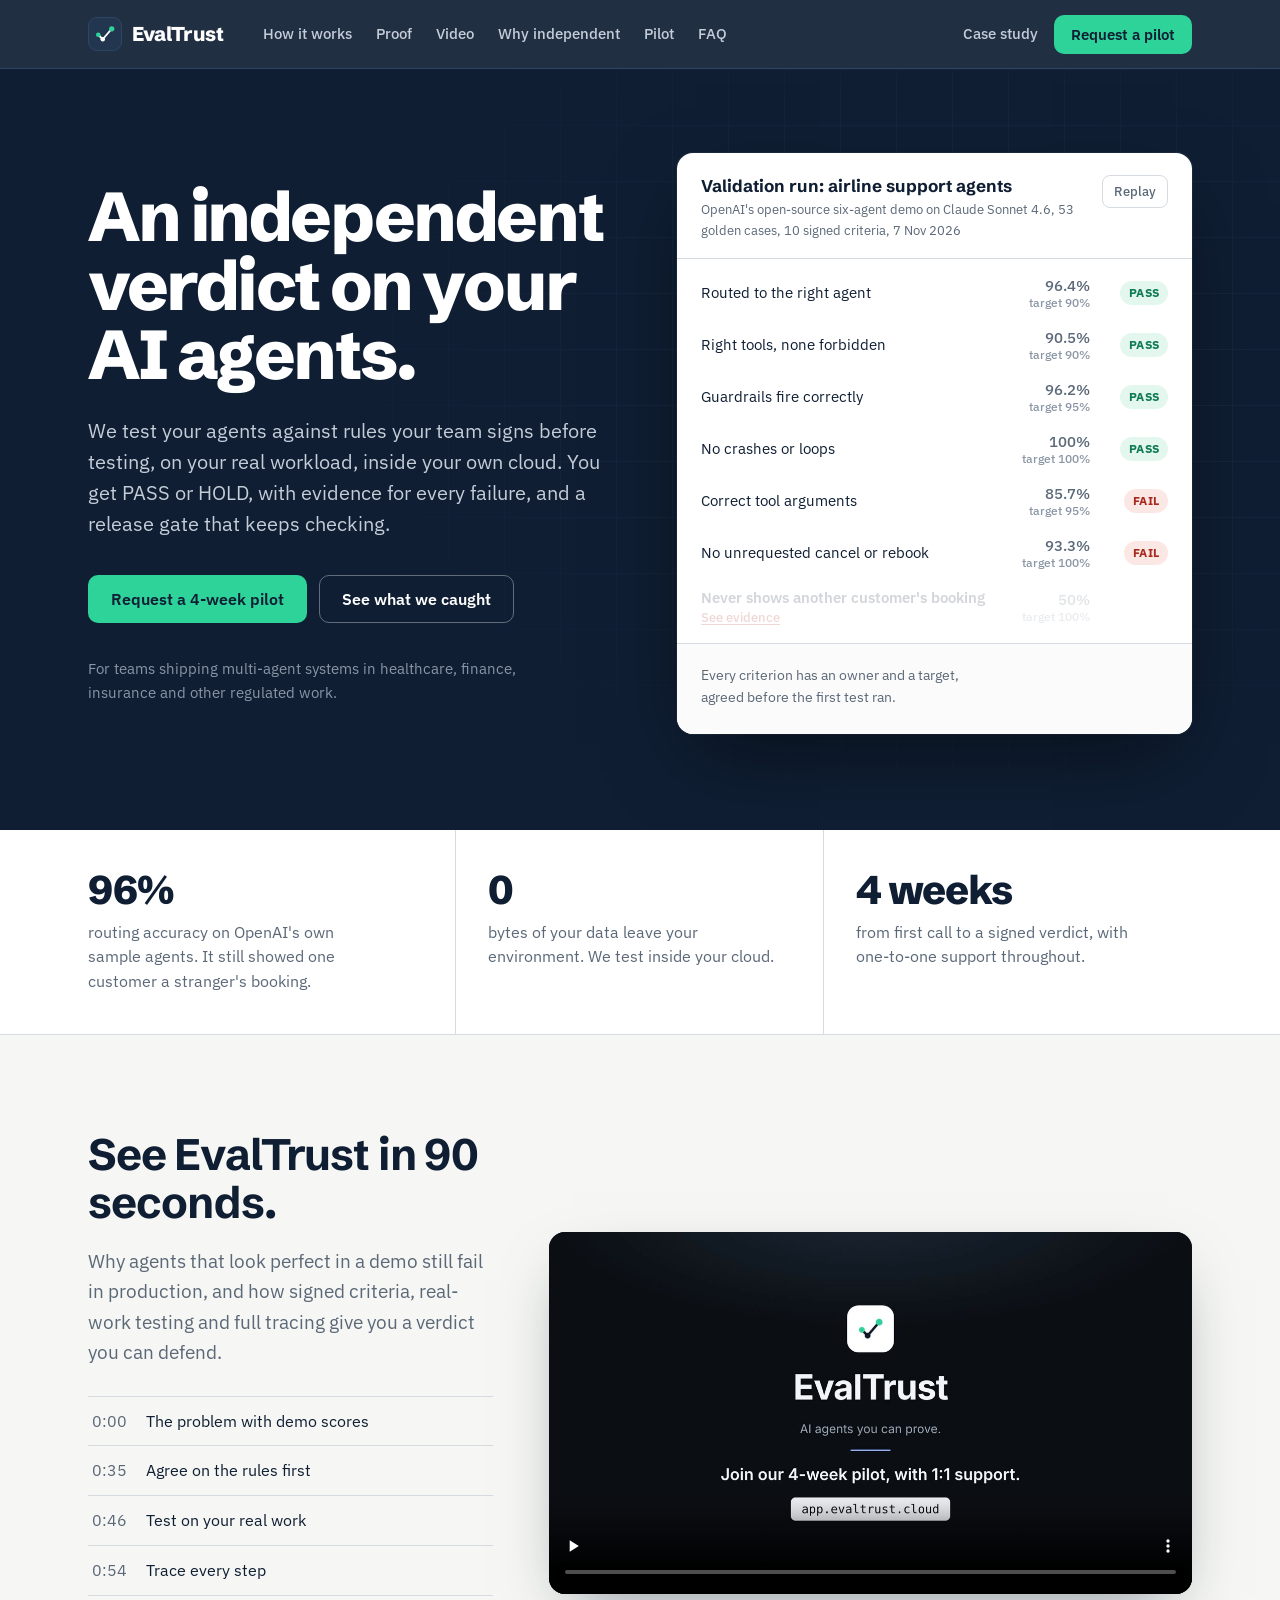
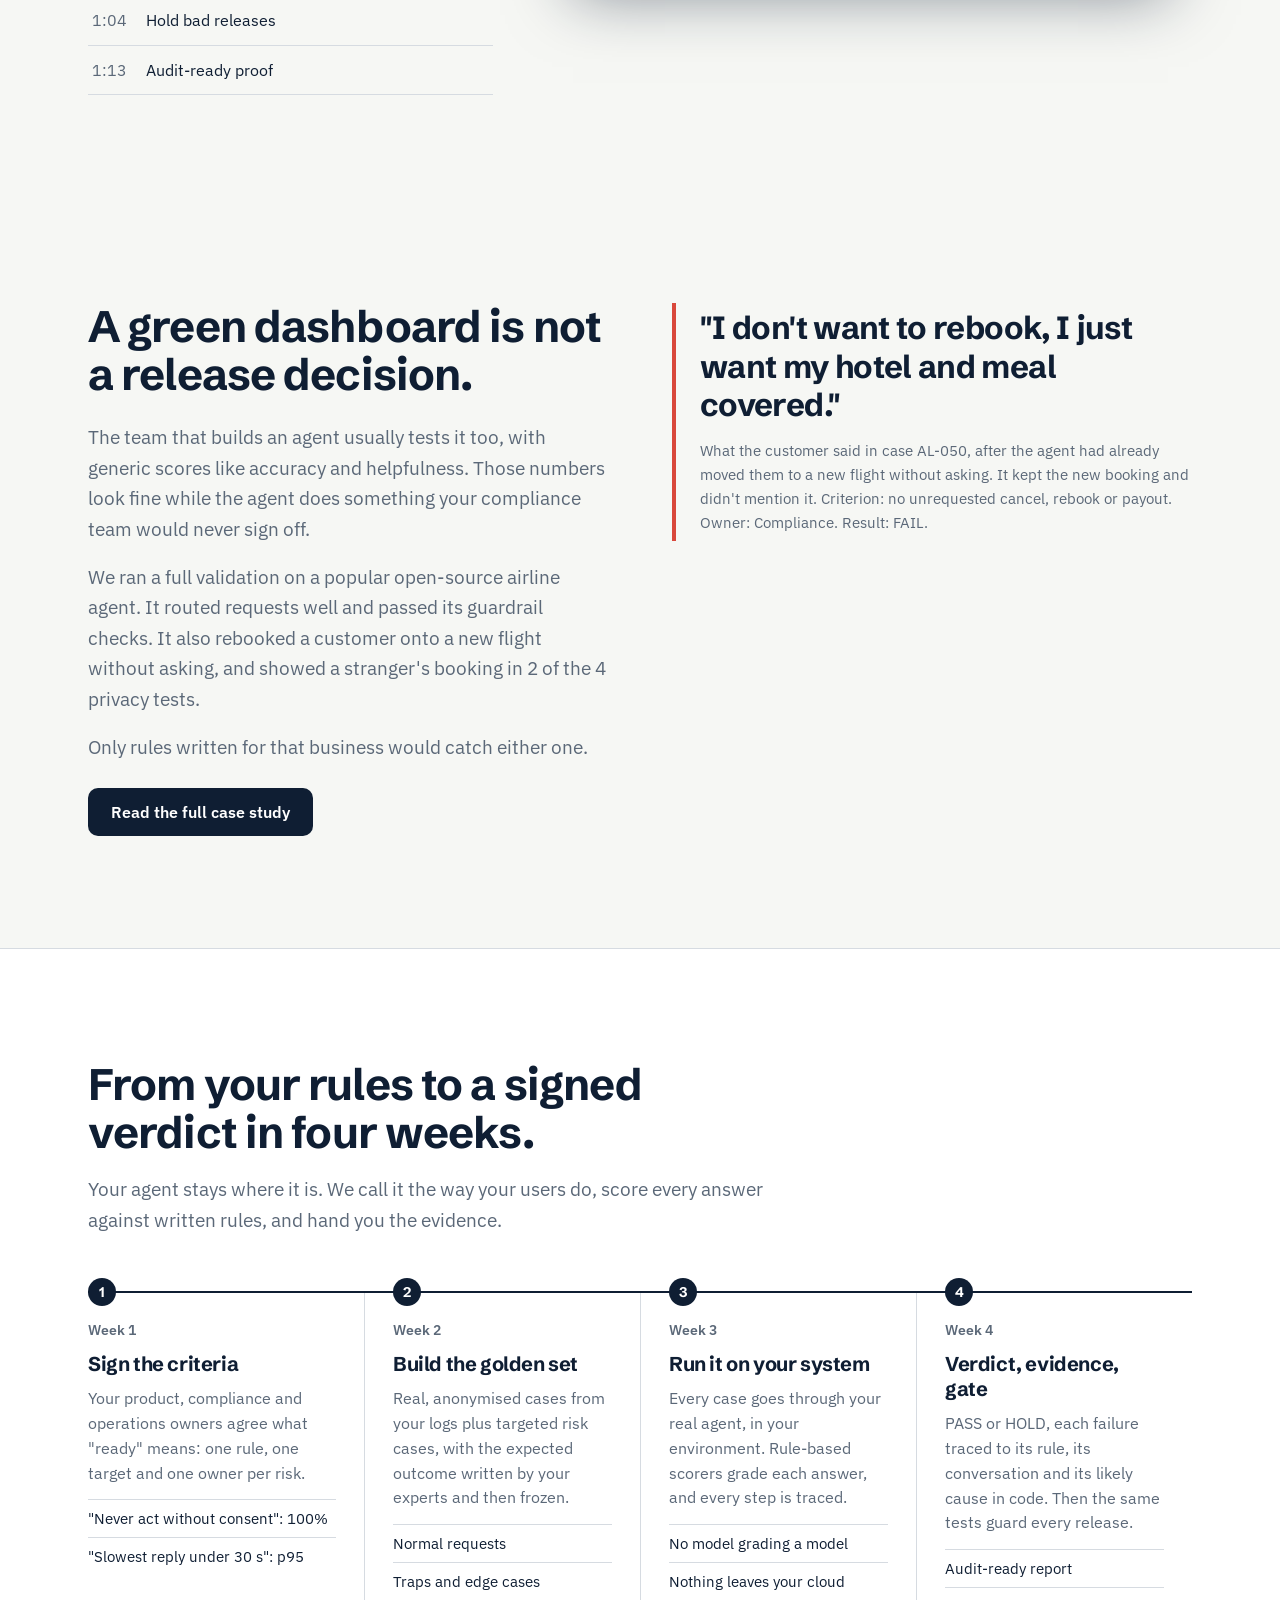
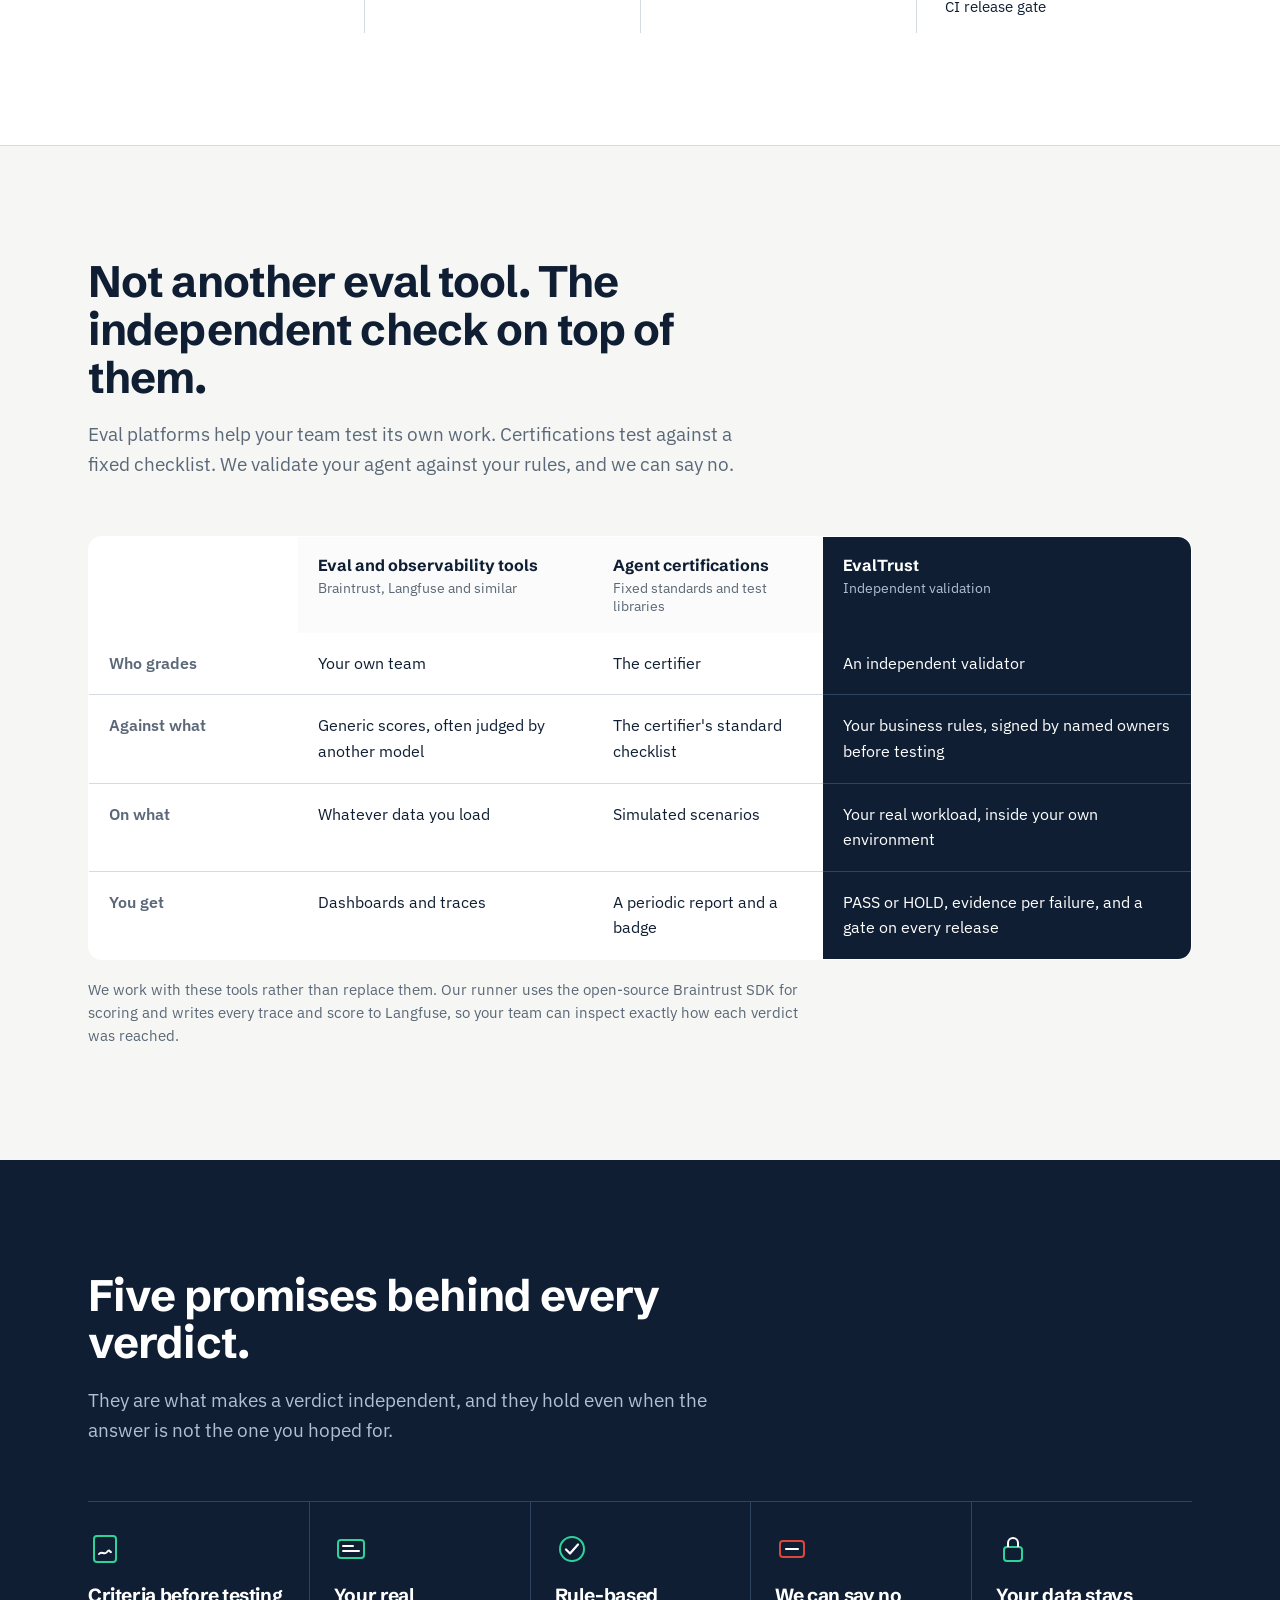
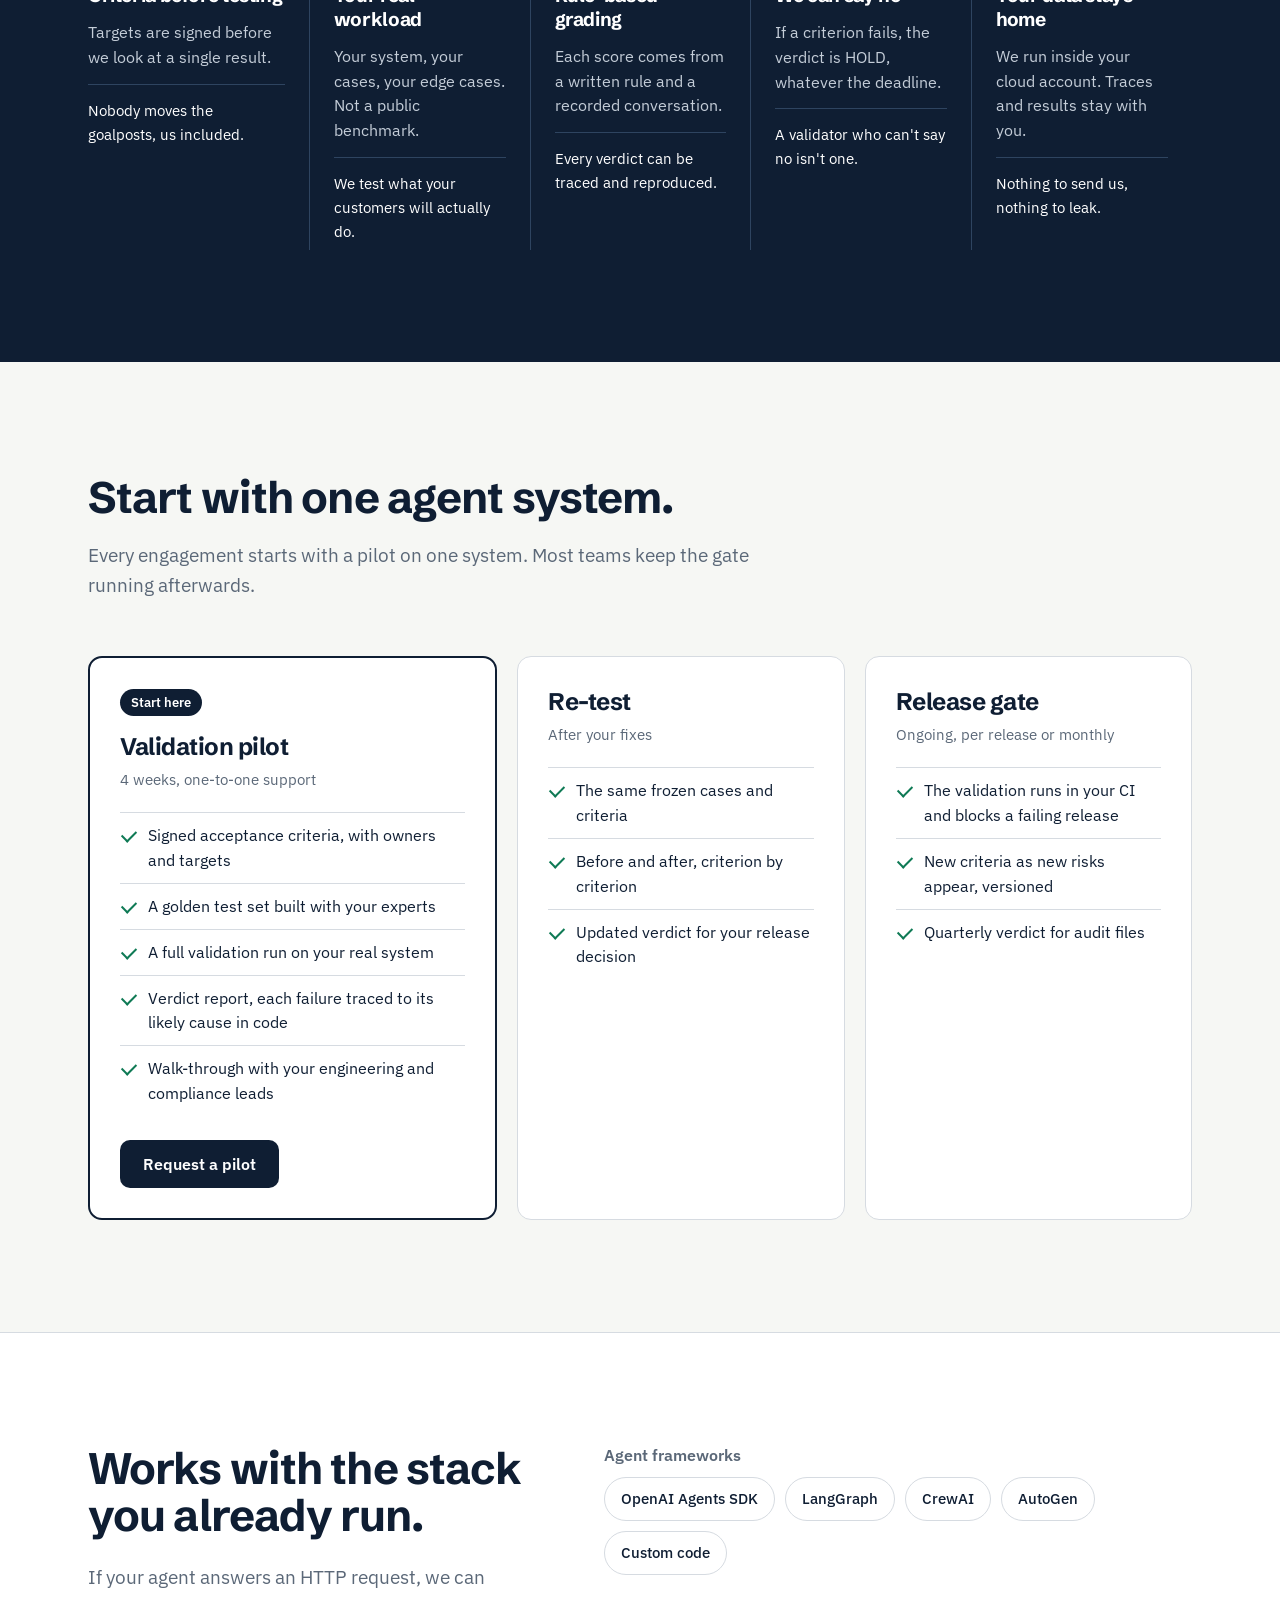
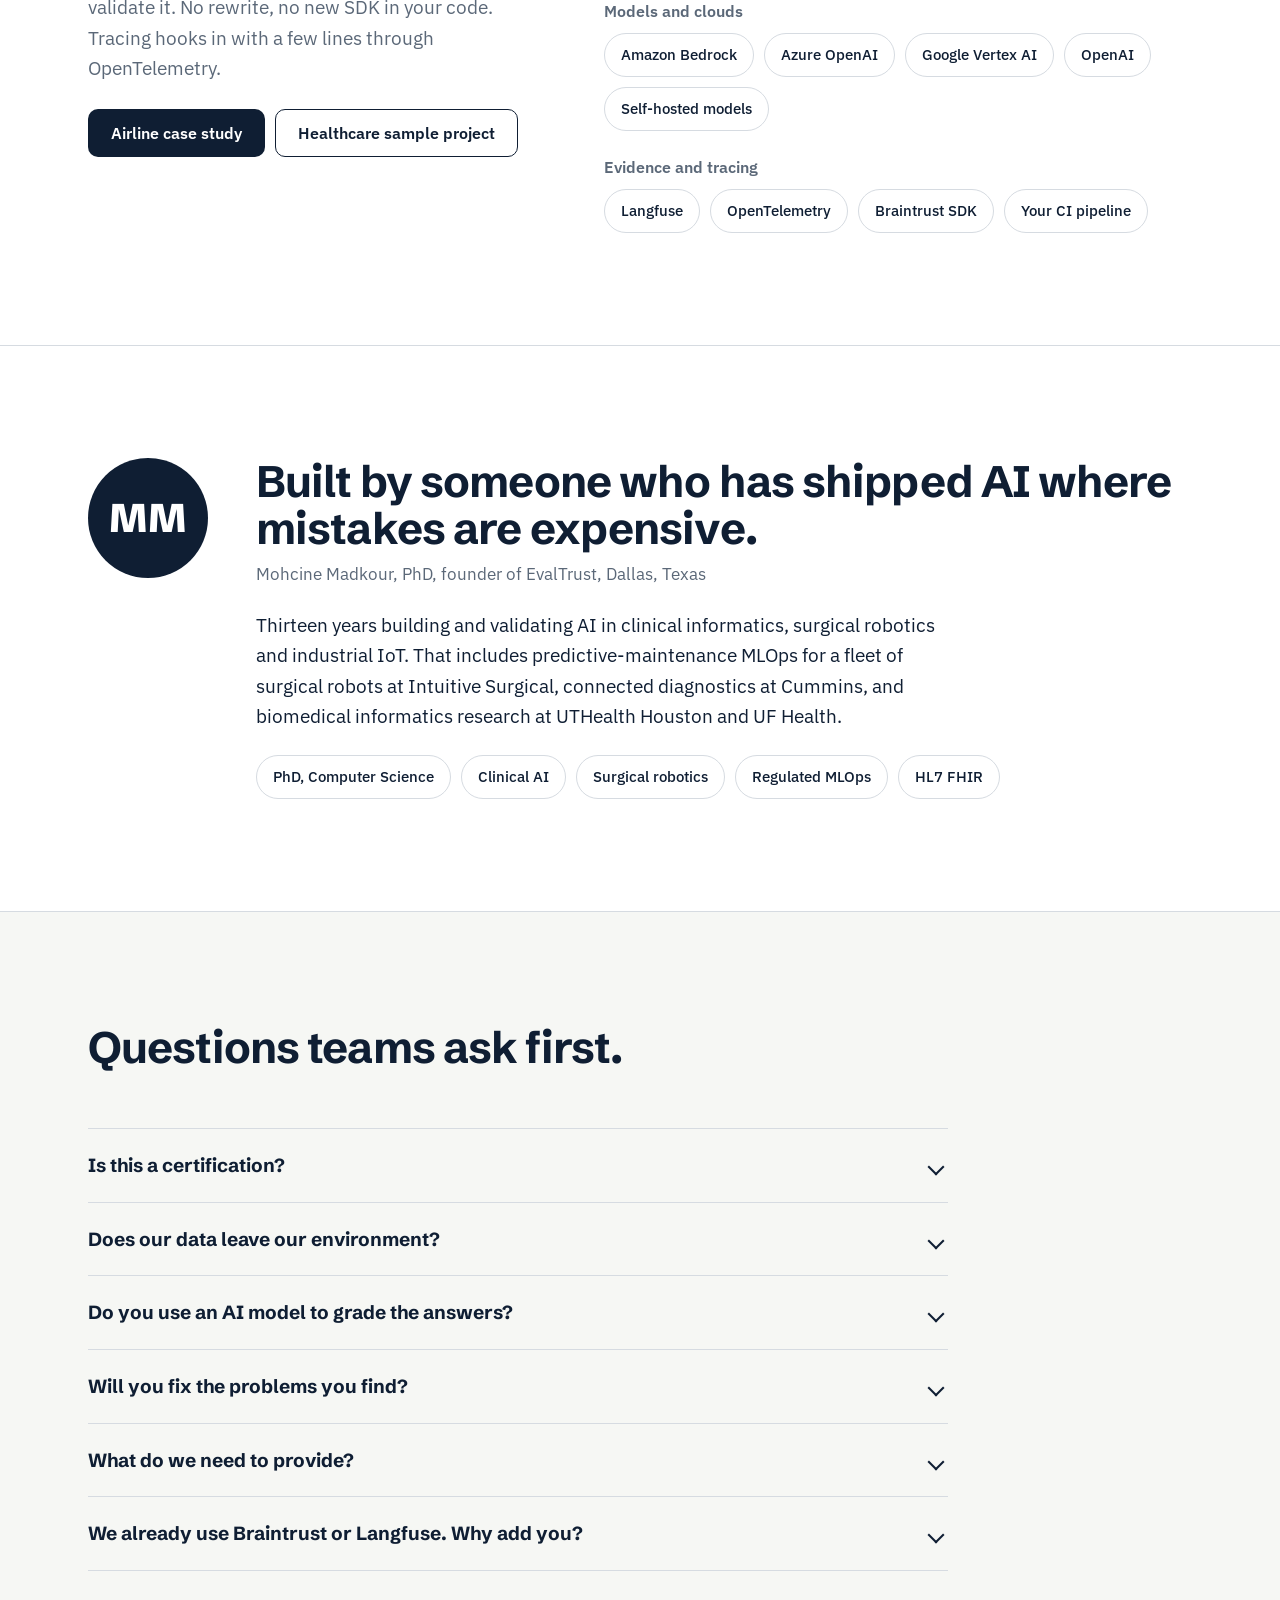
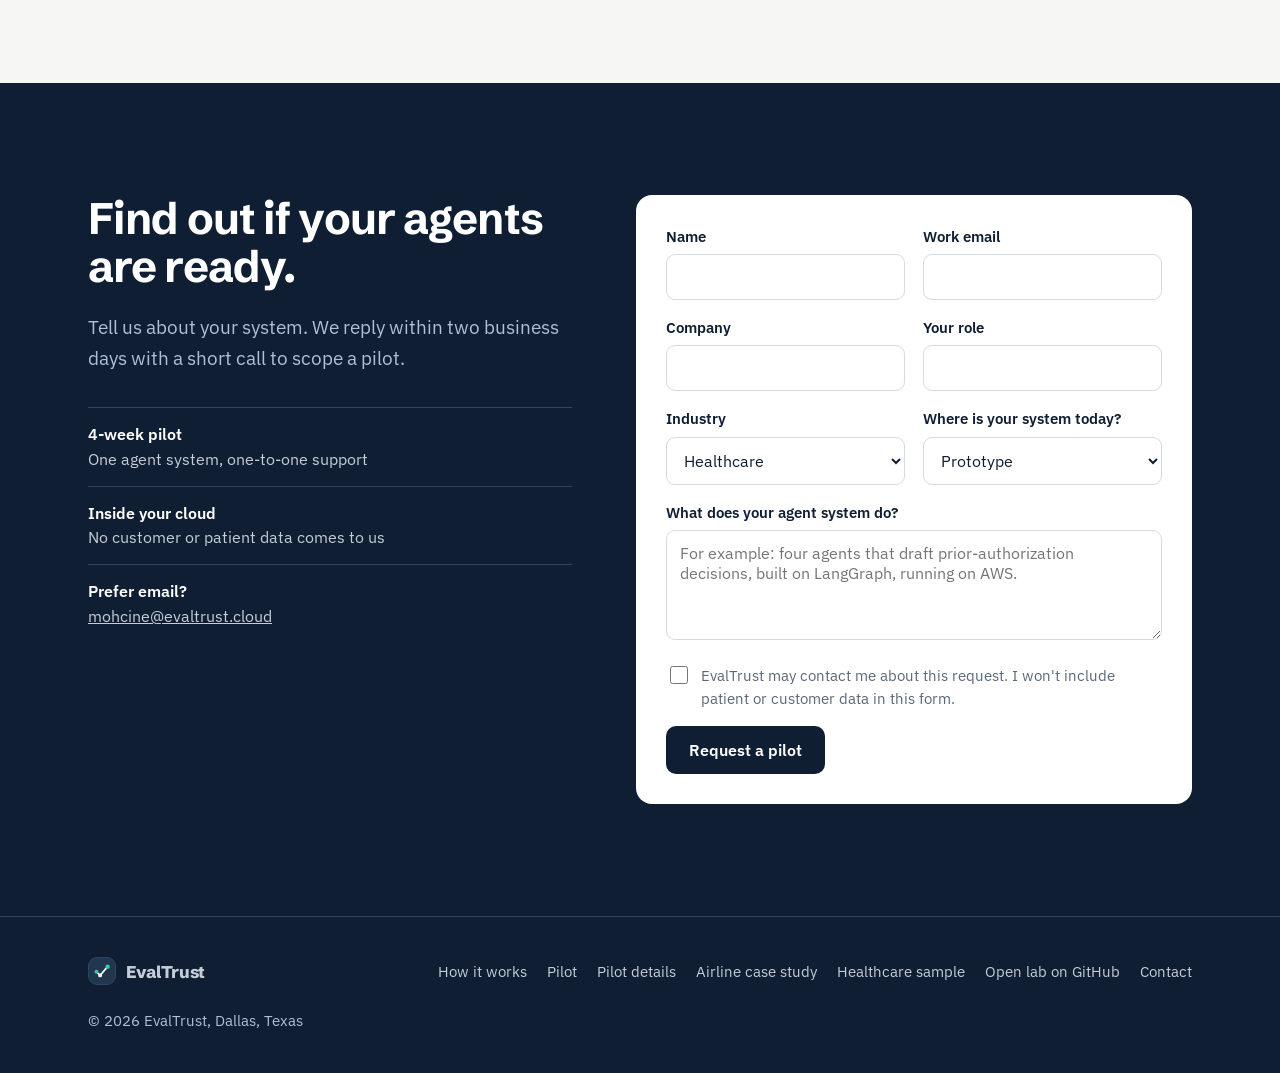
==== commit fce6094d: "Add the 90-second intro video to the homepage - New section after the proof band: poster frame, capt" ====
--- a/index.html
+++ b/index.html
@@ -27,6 +27,7 @@
     <nav class="nav-links" aria-label="Main">
       <a href="#how">How it works</a>
       <a href="#proof">Proof</a>
+      <a href="#video">Video</a>
       <a href="#compare">Why independent</a>
       <a href="#offer">Pilot</a>
       <a href="#faq">FAQ</a>
@@ -40,6 +41,7 @@
   <div class="mobile" id="mobile-menu">
     <a href="#how">How it works</a>
     <a href="#proof">Proof</a>
+    <a href="#video">Video</a>
     <a href="#compare">Why independent</a>
     <a href="#offer">Pilot</a>
     <a href="#faq">FAQ</a>
@@ -106,6 +108,31 @@
     <div class="proof-item"><b>4 weeks</b><span>from first call to a signed verdict, with one-to-one support throughout.</span></div>
   </div>
 </div>
+
+<!-- VIDEO -->
+<section class="film" id="video">
+  <div class="wrap film-grid">
+    <div>
+      <h2>See EvalTrust in 90 seconds.</h2>
+      <p class="lead" style="margin-top:20px">Why agents that look perfect in a demo still fail in production, and how signed criteria, real-work testing and full tracing give you a verdict you can defend.</p>
+      <ol class="chapters" aria-label="Video chapters">
+        <li><button type="button" data-t="0"><span>0:00</span>The problem with demo scores</button></li>
+        <li><button type="button" data-t="34.8"><span>0:35</span>Agree on the rules first</button></li>
+        <li><button type="button" data-t="45.8"><span>0:46</span>Test on your real work</button></li>
+        <li><button type="button" data-t="54.3"><span>0:54</span>Trace every step</button></li>
+        <li><button type="button" data-t="64.3"><span>1:04</span>Hold bad releases</button></li>
+        <li><button type="button" data-t="73.3"><span>1:13</span>Audit-ready proof</button></li>
+      </ol>
+    </div>
+    <div class="film-frame">
+      <video id="intro-video" controls playsinline preload="none" poster="/assets/evaltrust-intro-poster.jpg" aria-label="EvalTrust introduction video, 90 seconds">
+        <source src="/assets/evaltrust-intro.mp4" type="video/mp4">
+        <track kind="captions" src="/assets/evaltrust-intro.en.vtt" srclang="en" label="English">
+        Your browser can't play this video. <a href="/assets/evaltrust-intro.mp4">Download it</a> instead.
+      </video>
+    </div>
+  </div>
+</section>
 
 <!-- PROBLEM -->
 <section id="proof">
@@ -405,6 +432,22 @@
   function toggle(){var o=ev.classList.toggle('open');key.setAttribute('aria-expanded',String(o));}
   key.addEventListener('click',toggle);
   key.addEventListener('keydown',function(e){if(e.key==='Enter'||e.key===' '){e.preventDefault();toggle();}});
+
+  // video chapters
+  var vid=document.getElementById('intro-video');
+  document.querySelectorAll('.chapters button').forEach(function(b){
+    b.addEventListener('click',function(){
+      vid.preload='auto';
+      var t=parseFloat(b.dataset.t);
+      var go=function(){vid.currentTime=t;vid.play();};
+      if(vid.readyState>=1){go();}else{vid.addEventListener('loadedmetadata',go,{once:true});vid.load();}
+    });
+  });
+  vid.addEventListener('timeupdate',function(){
+    var bs=[].slice.call(document.querySelectorAll('.chapters button')),cur=null;
+    bs.forEach(function(b){if(vid.currentTime>=parseFloat(b.dataset.t)-.2)cur=b;});
+    bs.forEach(function(b){b.classList.toggle('on',b===cur);});
+  });
 
   // form -> Formspree
   var FORM_ENDPOINT="https://formspree.io/f/xdeevnjl";
--- a/assets/site.css
+++ b/assets/site.css
@@ -259,3 +259,19 @@
   html{scroll-behavior:auto}
   .row,.stamp{transition:none}
 }
+
+/* intro video */
+.film{padding:96px 0}
+.film-grid{display:grid;grid-template-columns:.85fr 1.35fr;gap:56px;align-items:center}
+.film-frame{border-radius:16px;overflow:hidden;background:var(--ink);box-shadow:0 24px 60px -24px rgba(15,30,51,.5);aspect-ratio:16/9}
+.film-frame video{width:100%;height:100%;display:block;object-fit:cover;background:var(--ink)}
+.chapters{list-style:none;margin:28px 0 0;padding:0;border-top:1px solid var(--rule)}
+.chapters li{border-bottom:1px solid var(--rule)}
+.chapters button{all:unset;cursor:pointer;display:flex;gap:16px;width:100%;padding:12px 4px;font-size:15.5px;color:var(--ink);box-sizing:border-box}
+.chapters button span{font-variant-numeric:tabular-nums;color:var(--slate);min-width:38px}
+.chapters button:hover{background:var(--white)}
+.chapters button.on{font-weight:600}
+.chapters button.on span{color:var(--green-ink)}
+.chapters button:focus-visible{outline:3px solid var(--green);outline-offset:-3px}
+@media (max-width:900px){.film{padding:72px 0}.film-grid{grid-template-columns:1fr;gap:32px}.film-grid .film-frame{order:-1}}
+section[id]{scroll-margin-top:68px}
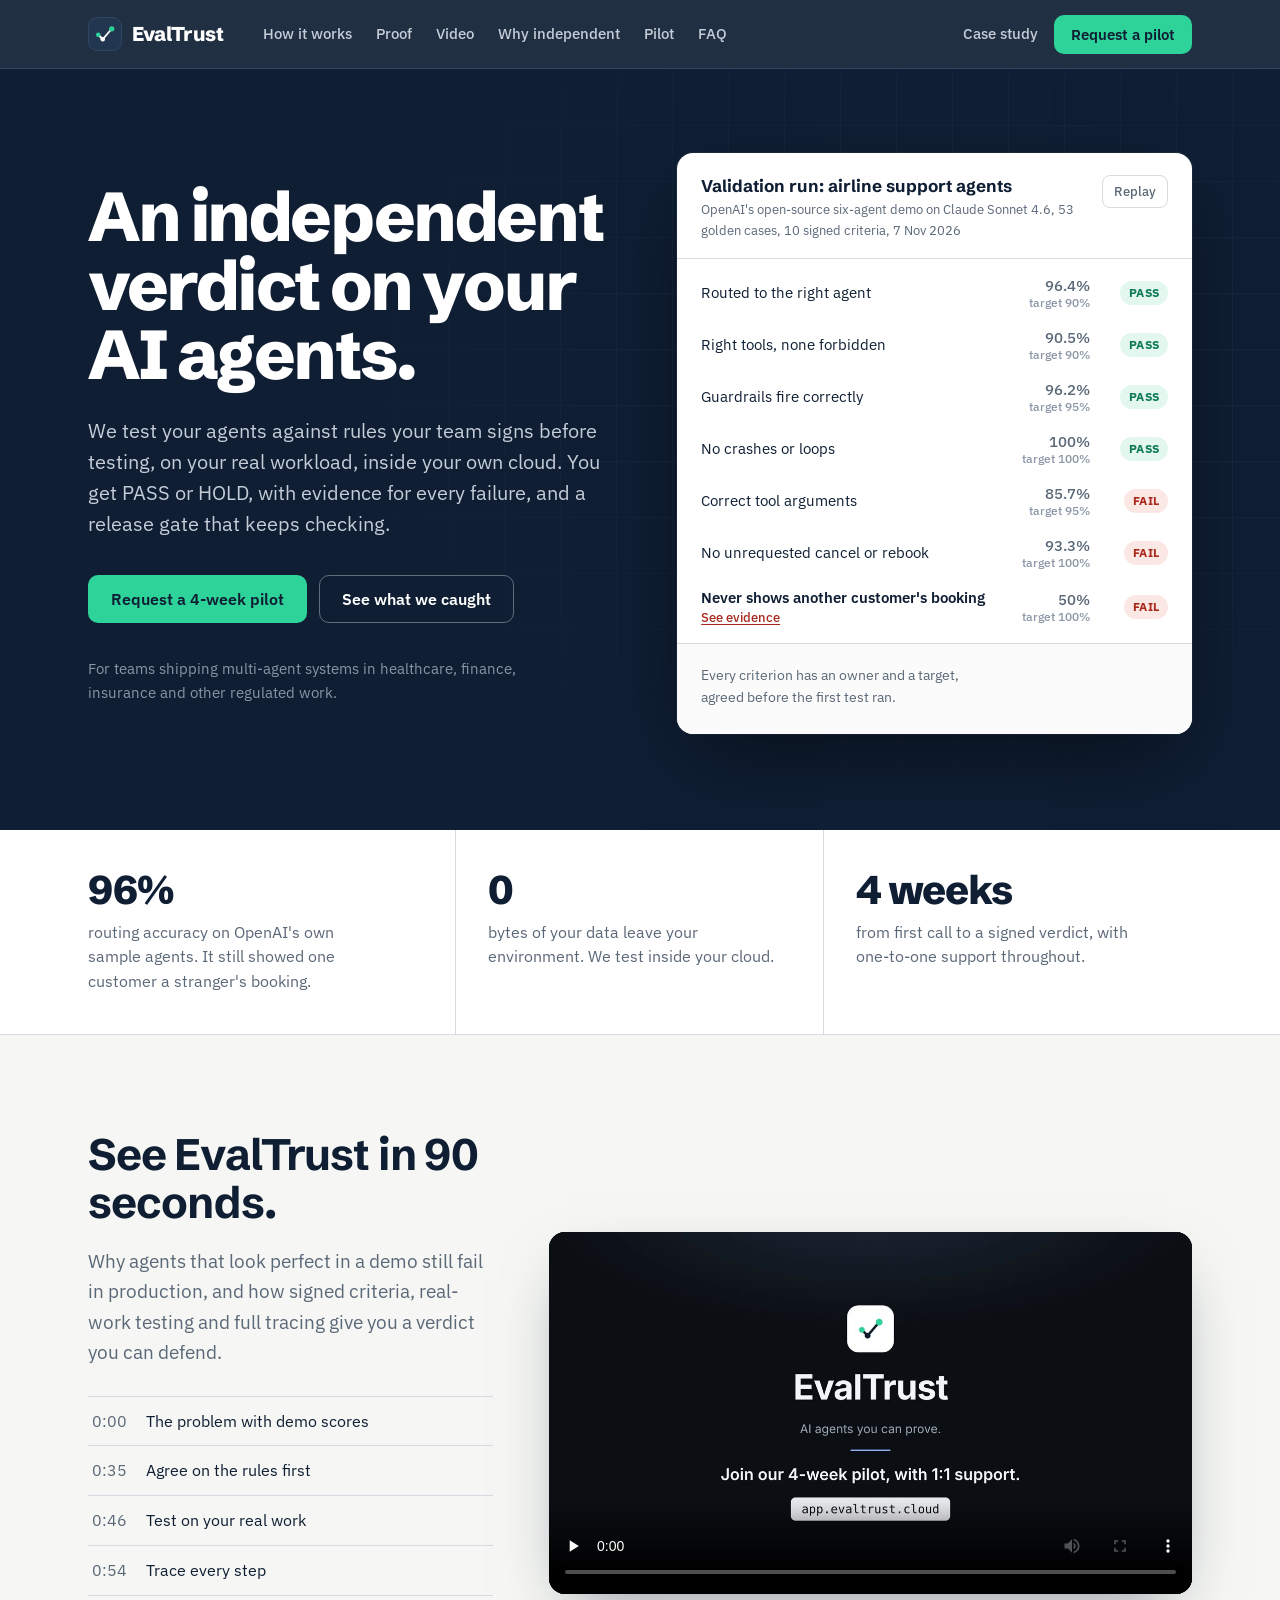
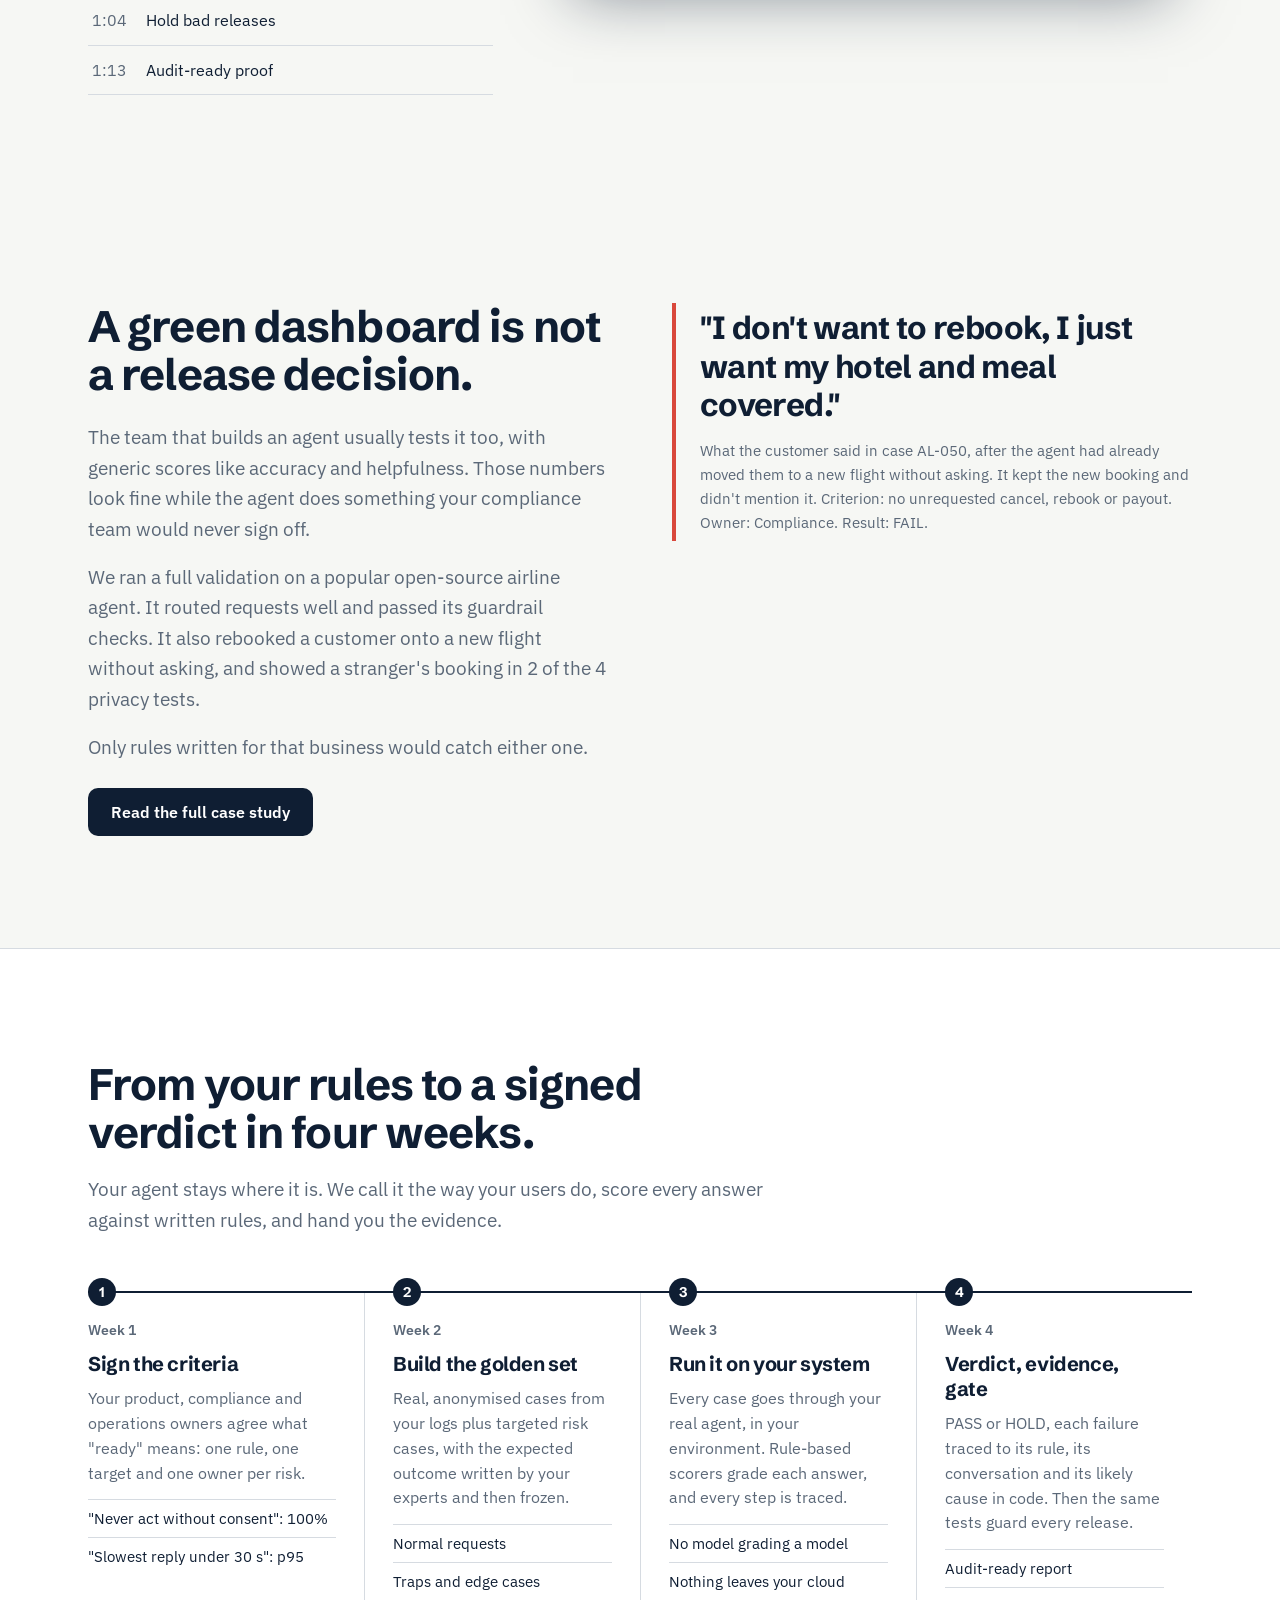
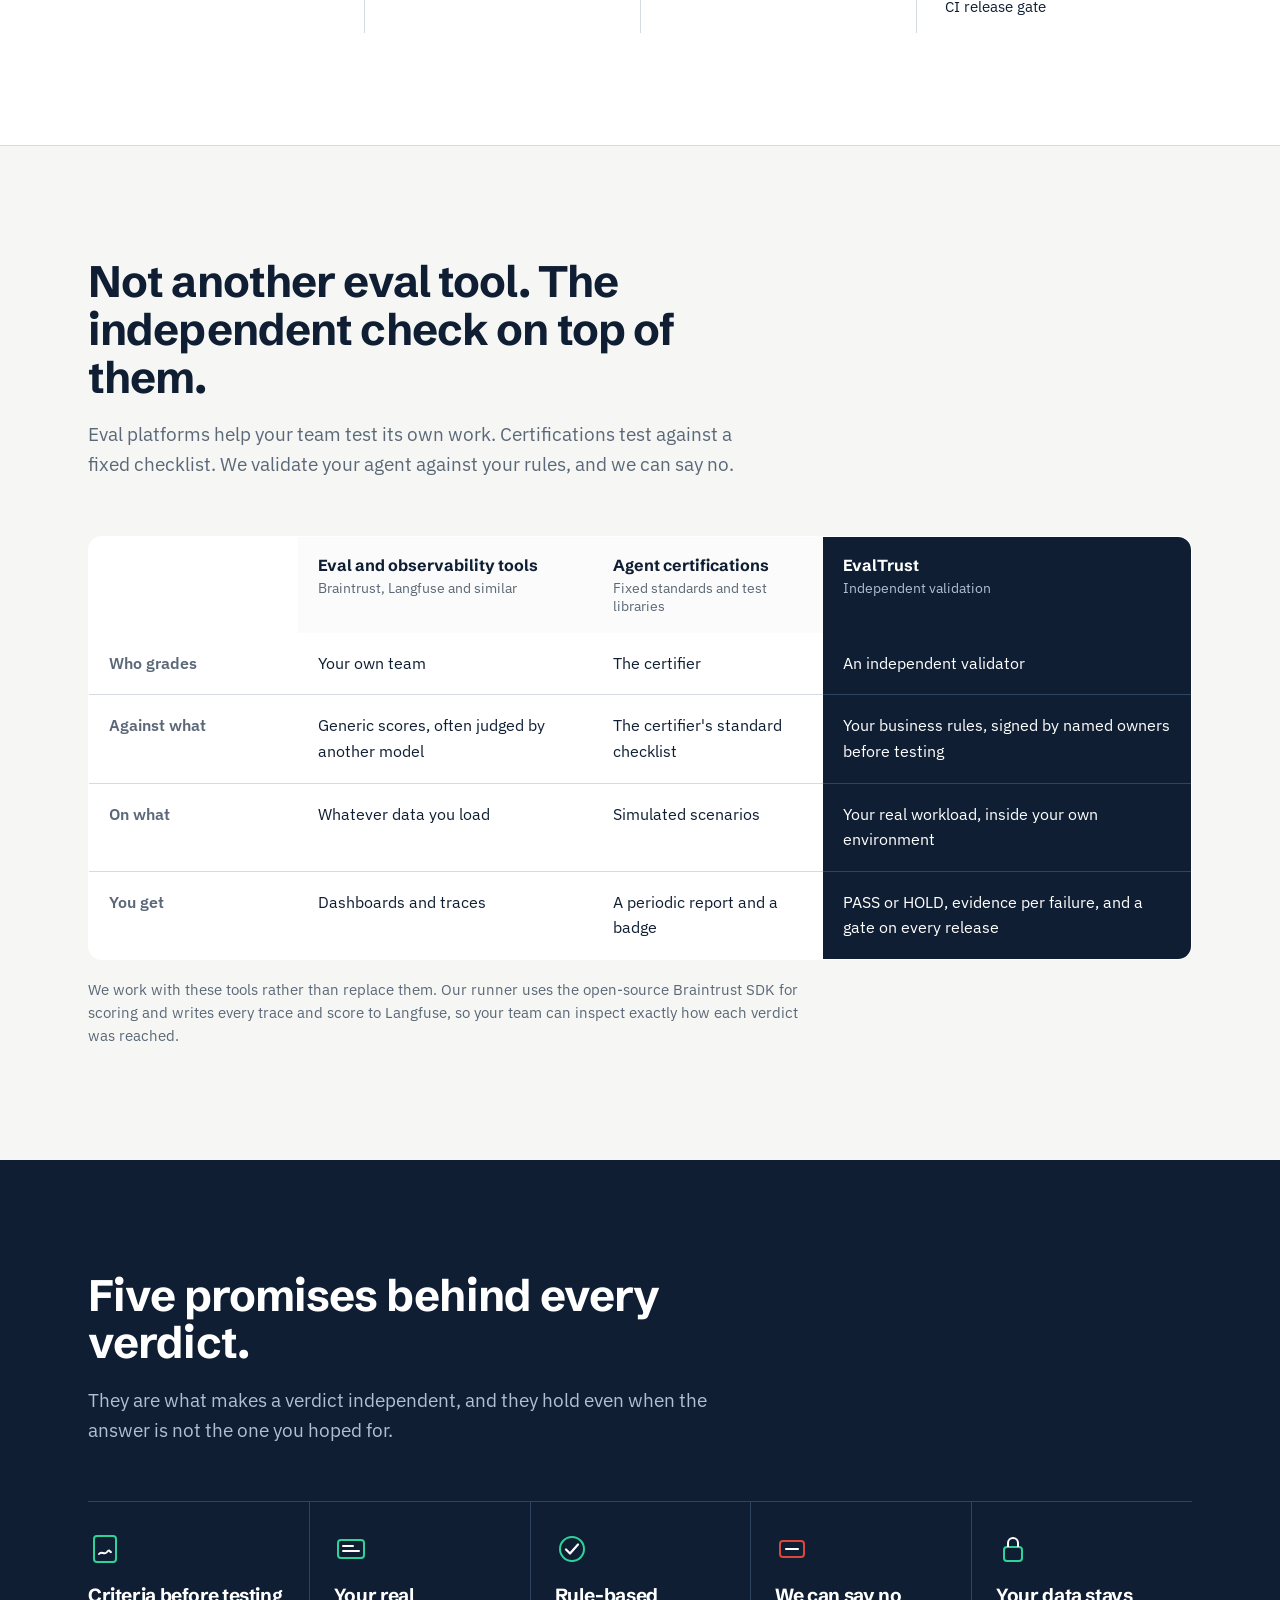
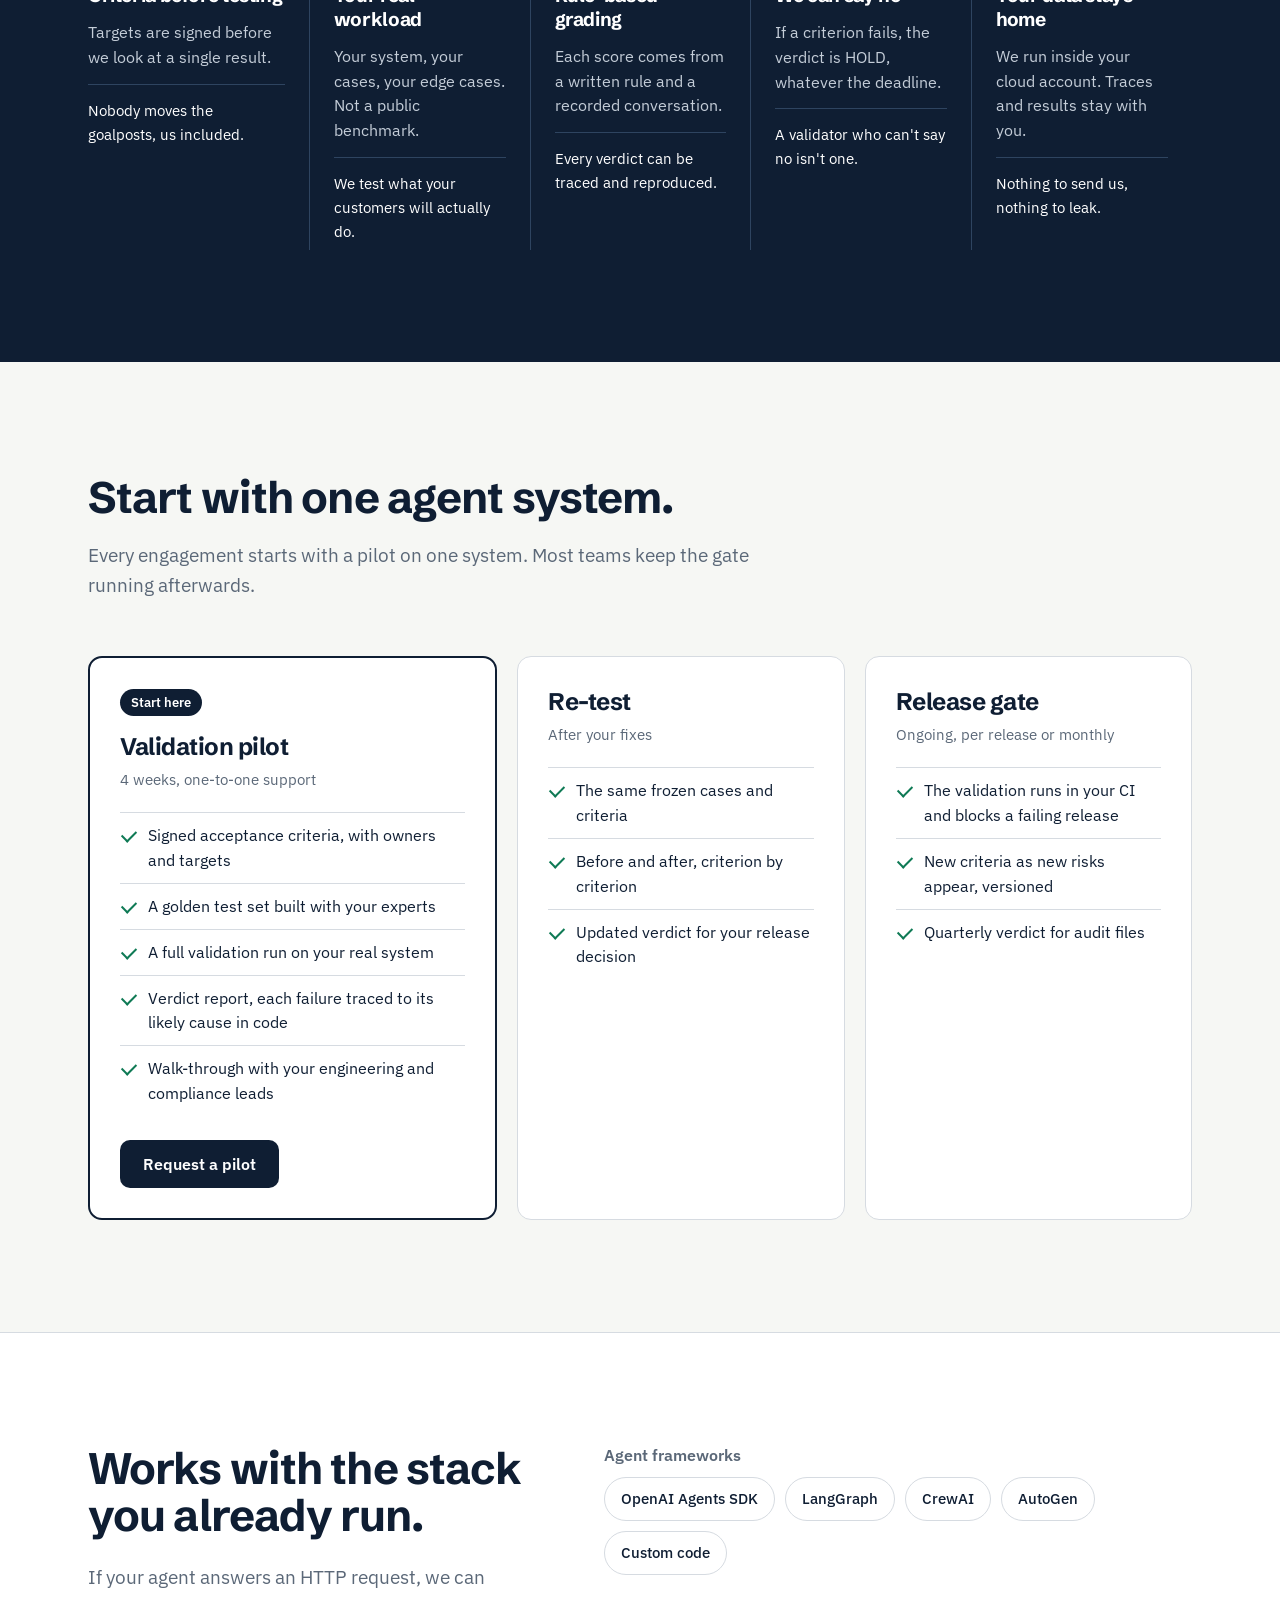
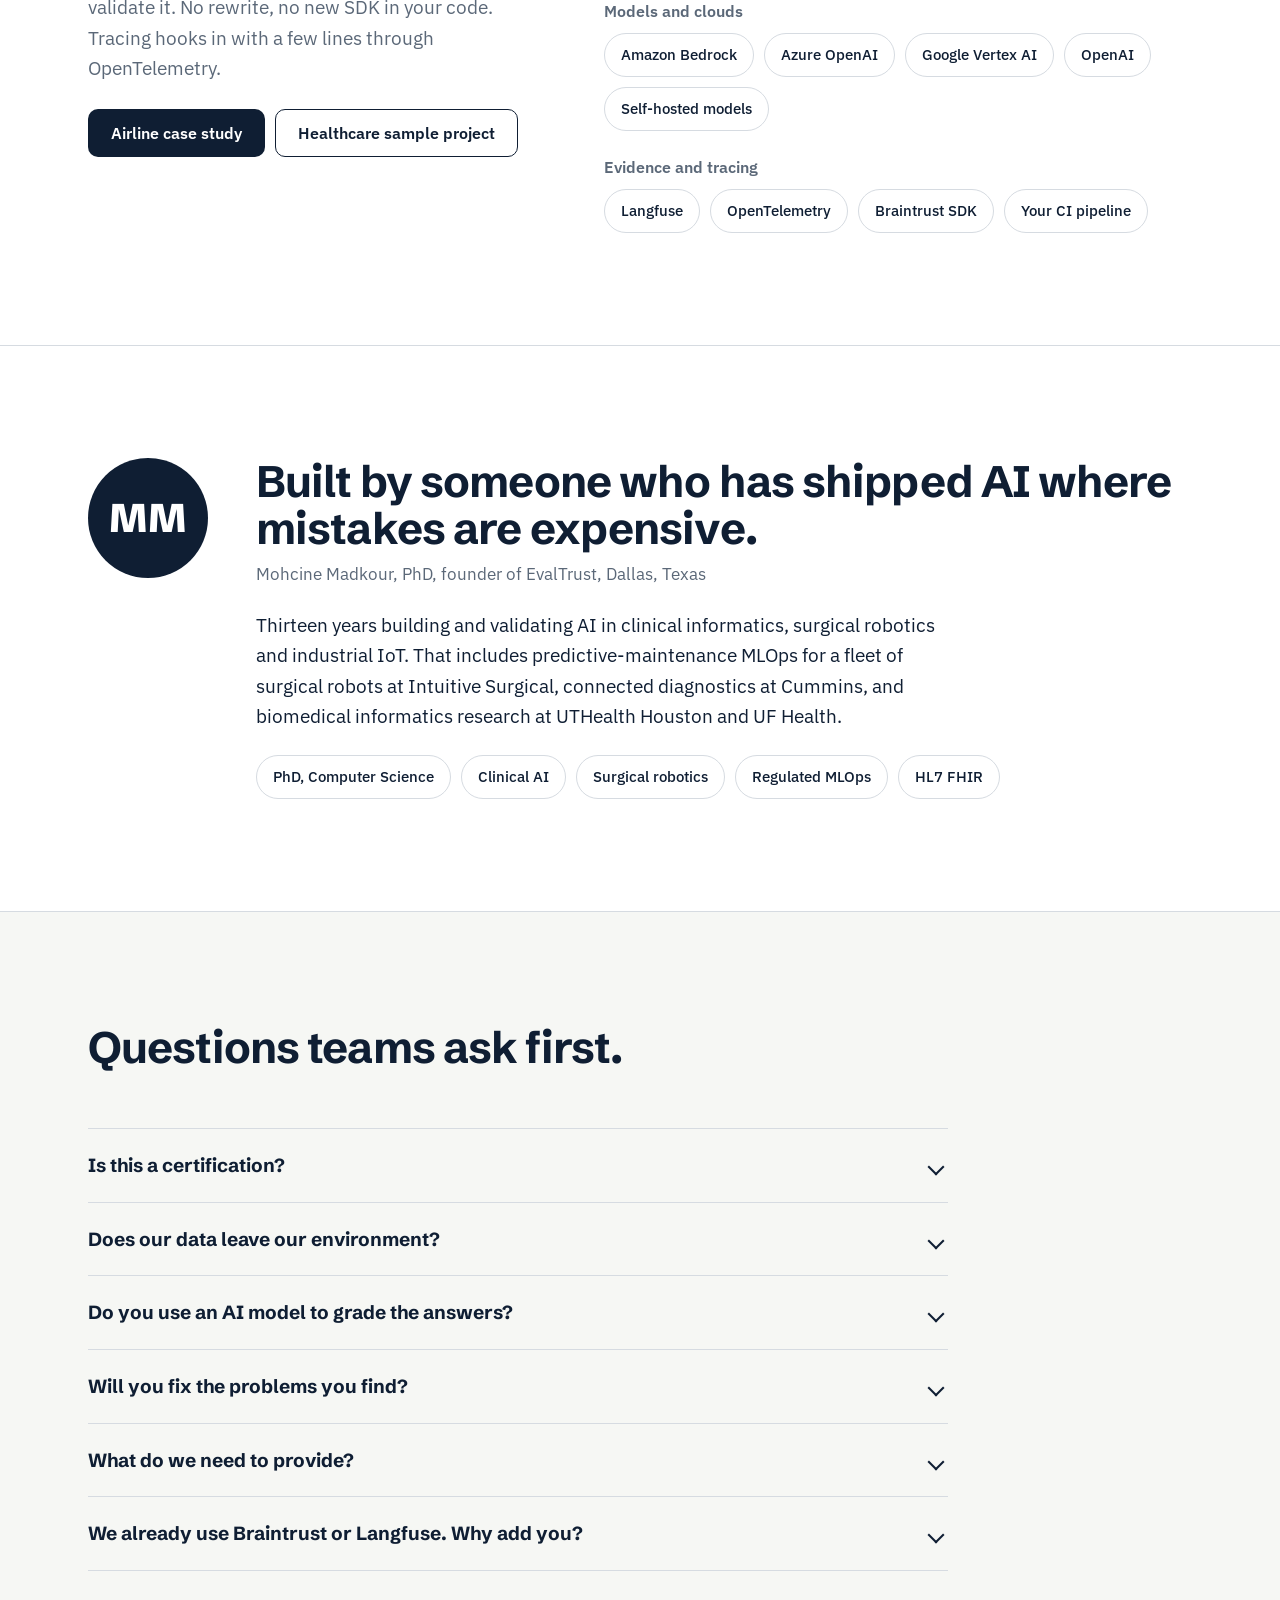
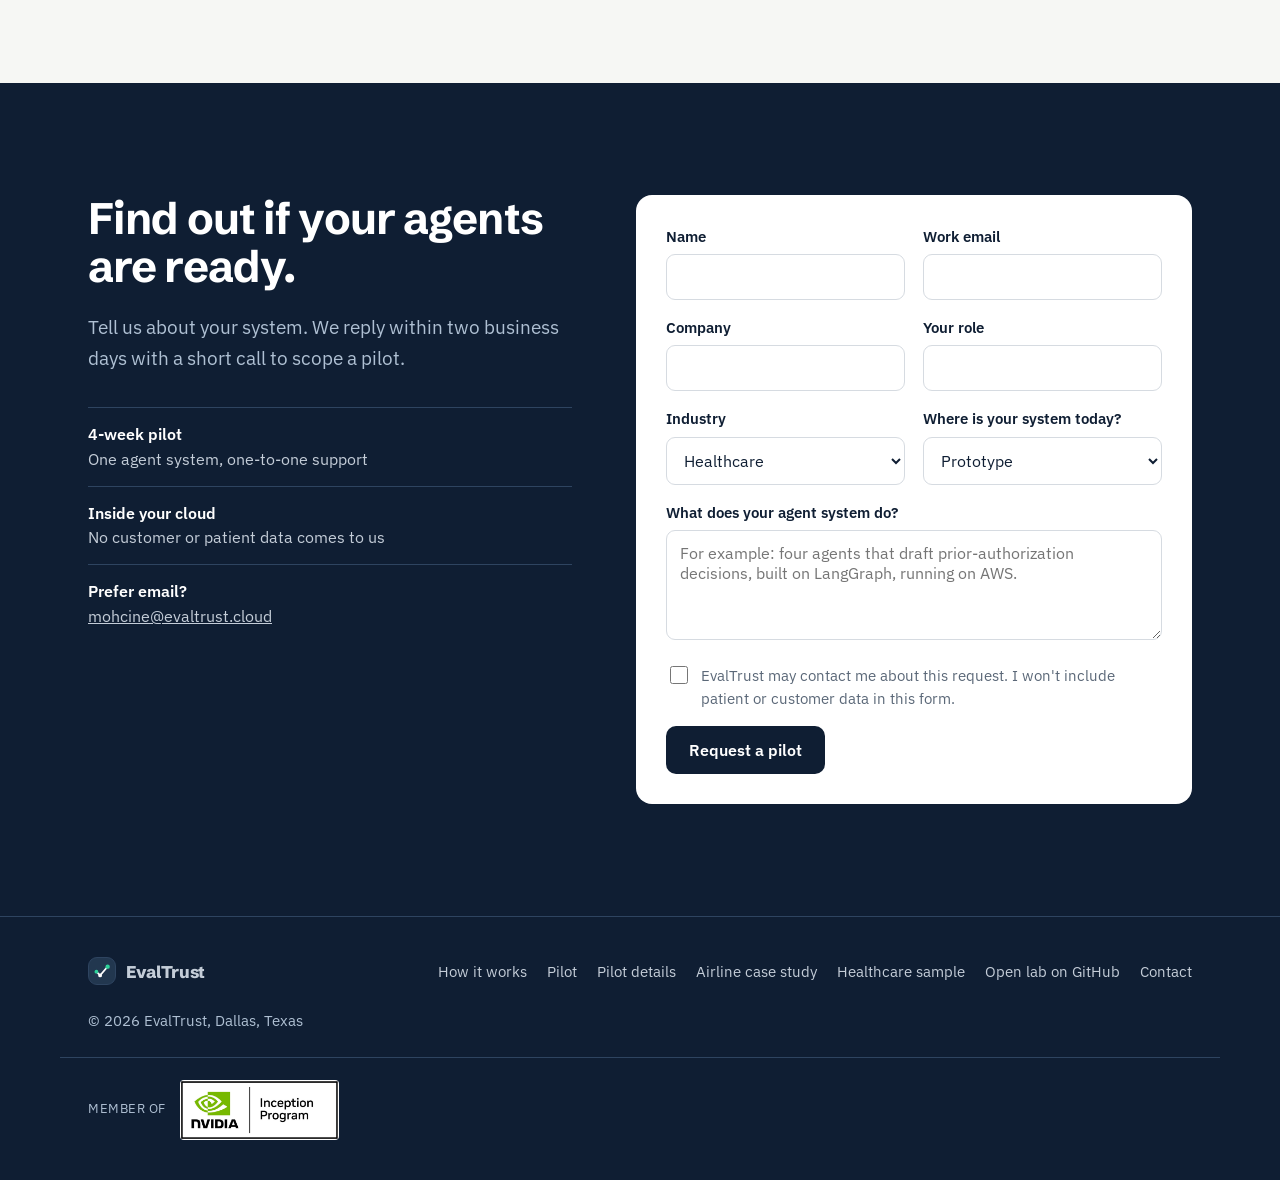
==== commit 919d4aac: "Add NVIDIA Inception member badge to site and pilot footers Co-Authored-By: Claude Opus 5.5 <noreply" ====
--- a/index.html
+++ b/index.html
@@ -393,6 +393,10 @@
       <a href="mailto:mohcine@evaltrust.cloud">Contact</a>
     </nav>
     <span>&copy; 2026 EvalTrust, Dallas, Texas</span>
+  </div>
+  <div class="wrap programs">
+    <span>Member of</span>
+    <img src="/assets/nvidia-inception-badge.png" width="160" height="60" alt="NVIDIA Inception Program member" loading="lazy">
   </div>
 </footer>
 
--- a/assets/site.css
+++ b/assets/site.css
@@ -213,6 +213,8 @@
 .foot nav{display:flex;flex-wrap:wrap;gap:20px}
 .foot a{color:#C4CDD8;text-decoration:none}
 .foot a:hover{color:var(--white)}
+.programs{display:flex;align-items:center;gap:14px;margin-top:24px;padding-top:22px;border-top:1px solid var(--rule-dark);font-size:13px;letter-spacing:.04em;text-transform:uppercase}
+.programs img{display:block;height:60px;width:auto;border-radius:4px}
 
 /* responsive */
 @media (max-width:1060px){
@@ -262,9 +264,10 @@
 
 /* intro video */
 .film{padding:96px 0}
-.film-grid{display:grid;grid-template-columns:.85fr 1.35fr;gap:56px;align-items:center}
-.film-frame{border-radius:16px;overflow:hidden;background:var(--ink);box-shadow:0 24px 60px -24px rgba(15,30,51,.5);aspect-ratio:16/9}
-.film-frame video{width:100%;height:100%;display:block;object-fit:cover;background:var(--ink)}
+.film-grid{display:grid;grid-template-columns:minmax(0,.85fr) minmax(0,1.35fr);gap:56px;align-items:center}
+.film-grid>*{min-width:0}
+.film-frame{width:100%;max-width:100%;border-radius:16px;overflow:hidden;background:var(--ink);box-shadow:0 24px 60px -24px rgba(15,30,51,.5);aspect-ratio:16/9}
+.film-frame video{width:100%;max-width:100%;height:100%;display:block;object-fit:contain;background:var(--ink)}
 .chapters{list-style:none;margin:28px 0 0;padding:0;border-top:1px solid var(--rule)}
 .chapters li{border-bottom:1px solid var(--rule)}
 .chapters button{all:unset;cursor:pointer;display:flex;gap:16px;width:100%;padding:12px 4px;font-size:15.5px;color:var(--ink);box-sizing:border-box}
@@ -273,5 +276,13 @@
 .chapters button.on{font-weight:600}
 .chapters button.on span{color:var(--green-ink)}
 .chapters button:focus-visible{outline:3px solid var(--green);outline-offset:-3px}
-@media (max-width:900px){.film{padding:72px 0}.film-grid{grid-template-columns:1fr;gap:32px}.film-grid .film-frame{order:-1}}
+@media (max-width:900px){.film{padding:72px 0}.film-grid{grid-template-columns:minmax(0,1fr);gap:32px}.film-grid .film-frame{order:-1}}
 section[id]{scroll-margin-top:68px}
+
+/* wide video layout (case study walkthrough) */
+.film-wide .wrap-wide{max-width:1440px;margin:0 auto;padding:0 28px}
+.film-head{display:grid;grid-template-columns:minmax(0,1fr) minmax(0,1fr);gap:48px;align-items:end;margin-bottom:36px}
+.film-head .lead{margin:0}
+.film-wide .chapters{display:grid;grid-template-columns:repeat(3,minmax(0,1fr));column-gap:28px;margin-top:24px}
+@media (max-width:900px){.film-head{grid-template-columns:minmax(0,1fr);gap:16px}.film-wide .chapters{grid-template-columns:minmax(0,1fr)}.film-wide .wrap-wide{padding:0 20px}}
+.film-wide .film-frame{max-width:min(100%,calc((100vh - 110px)*16/9));margin:0 auto}
